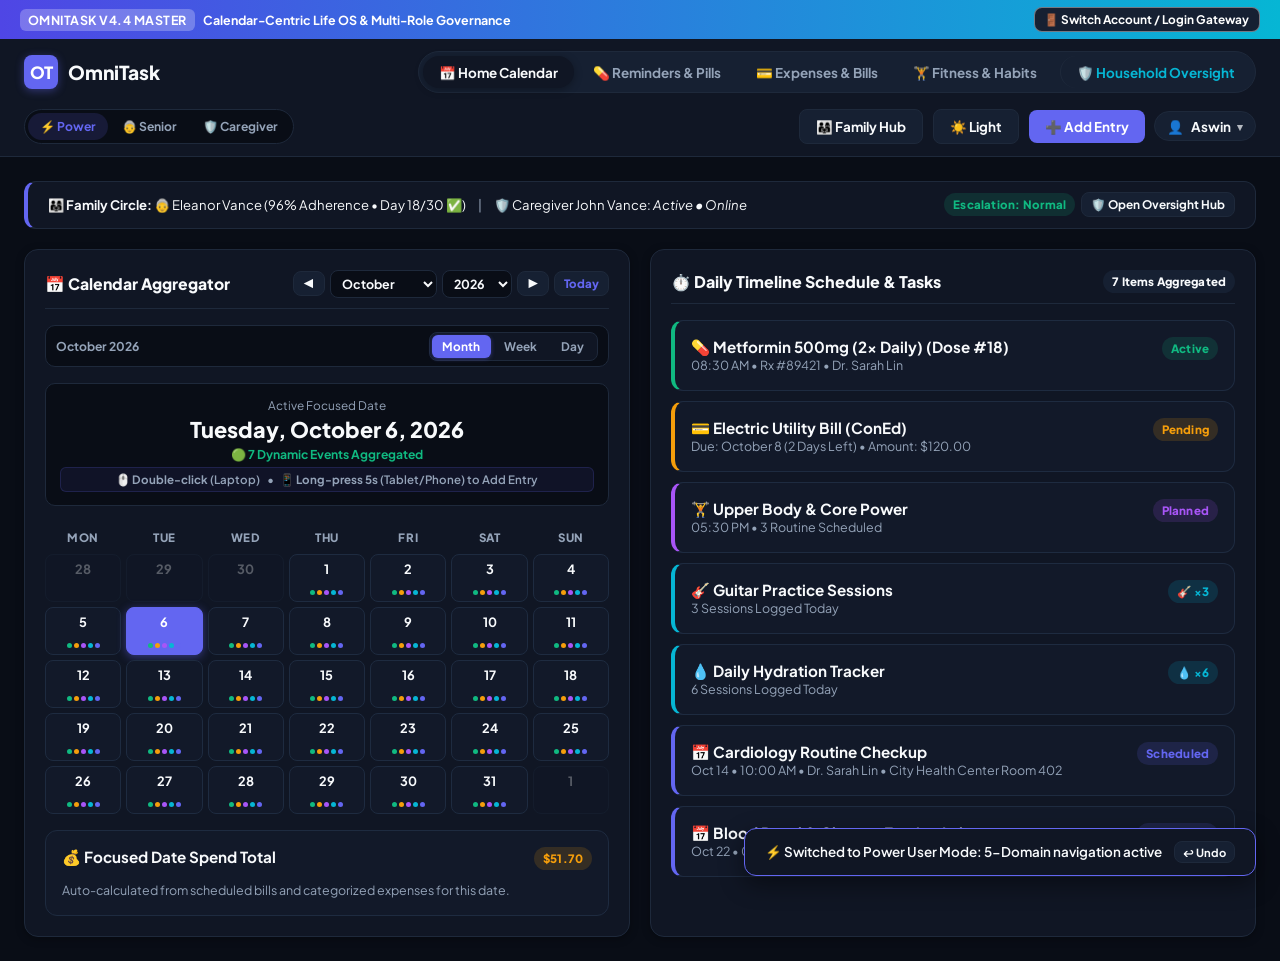
==== index.html @ bc599ffa "fix(calendar): implement state-persisted double-click and touch hold gesture for instant Add Entry t" ====
<!DOCTYPE html>
<html lang="en" data-theme="dark">
<head>
  <meta charset="UTF-8">
  <meta name="viewport" content="width=device-width, initial-scale=1.0, maximum-scale=1.0, user-scalable=no">
  <meta http-equiv="Cache-Control" content="no-cache, no-store, must-revalidate">
  <meta http-equiv="Pragma" content="no-cache">
  <meta http-equiv="Expires" content="0">
  <title>OmniTask — Calendar-Centric Life OS & Multi-Role System</title>
  
  <!-- Google Fonts: Plus Jakarta Sans & JetBrains Mono -->
  <link rel="preconnect" href="https://fonts.googleapis.com">
  <link rel="preconnect" href="https://fonts.gstatic.com" crossorigin>
  <link href="https://fonts.googleapis.com/css2?family=Plus+Jakarta+Sans:wght@400;500;600;700;800&family=JetBrains+Mono:wght@400;500;600;700;800&display=swap" rel="stylesheet">
  
  <style>
    /* ==========================================================================
       1. FIGMA DESIGN SYSTEM TOKENS & VARIABLES
       ========================================================================== */
    :root[data-theme="dark"] {
      --bg: #090d16;
      --surface: #101624;
      --surface-border: #1e293b;
      --surface-hover: #162032;
      --card-bg: #121929;
      --card-border: #1e2b40;
      --text: #f8fafc;
      --text-muted: #94a3b8;
      --text-subtle: #64748b;
      
      /* Semantic Domain Tokens */
      --accent: #6366f1;
      --accent-hover: #4f46e5;
      --accent-light: rgba(99, 102, 241, 0.15);
      
      --emerald: #10b981;
      --emerald-hover: #059669;
      --emerald-bg: rgba(16, 185, 129, 0.15);
      
      --amber: #f59e0b;
      --amber-bg: rgba(245, 158, 11, 0.15);
      
      --rose: #f43f5e;
      --rose-bg: rgba(244, 63, 94, 0.15);
      
      --cyan: #06b6d4;
      --cyan-bg: rgba(6, 182, 212, 0.15);
      
      --purple: #a855f7;
      --purple-bg: rgba(168, 85, 247, 0.15);
      
      --shadow-sm: 0 2px 8px rgba(0, 0, 0, 0.3);
      --shadow-md: 0 8px 24px rgba(0, 0, 0, 0.45);
      --shadow-glow-emerald: 0 0 16px rgba(16, 185, 129, 0.35);
      --radius: 14px;
    }

    :root[data-theme="light"] {
      --bg: #f8fafc;
      --surface: #ffffff;
      --surface-border: #e2e8f0;
      --surface-hover: #f1f5f9;
      --card-bg: #ffffff;
      --card-border: #cbd5e1;
      --text: #0f172a;
      --text-muted: #64748b;
      --text-subtle: #94a3b8;
      
      --accent: #4f46e5;
      --accent-hover: #4338ca;
      --accent-light: #e0e7ff;
      
      --emerald: #16a34a;
      --emerald-hover: #15803d;
      --emerald-bg: #dcfce7;
      
      --amber: #d97706;
      --amber-bg: #fef3c7;
      
      --rose: #e11d48;
      --rose-bg: #ffe4e6;
      
      --cyan: #0284c7;
      --cyan-bg: #e0f2fe;
      
      --purple: #9333ea;
      --purple-bg: #f3e8ff;
      
      --shadow-sm: 0 2px 8px rgba(0, 0, 0, 0.06);
      --shadow-md: 0 8px 24px rgba(15, 23, 42, 0.08);
      --shadow-glow-emerald: 0 0 16px rgba(22, 163, 74, 0.25);
      --radius: 14px;
    }

    * { box-sizing: border-box; margin: 0; padding: 0; }
    body {
      font-family: 'Plus Jakarta Sans', -apple-system, sans-serif;
      background: var(--bg);
      color: var(--text);
      min-height: 100vh;
      display: flex;
      flex-direction: column;
      transition: background 0.2s ease, color 0.2s ease;
      -webkit-font-smoothing: antialiased;
    }

    /* Top Simulation & Status Ribbon */
    .top-telemetry-banner {
      background: linear-gradient(90deg, #4f46e5, #06b6d4);
      color: white;
      padding: 0.45rem 1.25rem;
      font-size: 0.78rem;
      font-weight: 700;
      display: flex;
      justify-content: space-between;
      align-items: center;
      gap: 0.5rem;
      flex-wrap: wrap;
      z-index: 110;
    }

    .proto-badge {
      background: rgba(255, 255, 255, 0.25);
      padding: 0.2rem 0.5rem;
      border-radius: 6px;
      text-transform: uppercase;
      letter-spacing: 0.04em;
    }

    /* Global Navigation Header */
    header {
      background: var(--surface);
      border-bottom: 1px solid var(--surface-border);
      padding: 0.75rem 1.5rem;
      display: flex;
      justify-content: space-between;
      align-items: center;
      gap: 1rem;
      flex-wrap: wrap;
      position: sticky;
      top: 0;
      z-index: 100;
    }

    .brand-group {
      display: flex;
      align-items: center;
      gap: 0.65rem;
      cursor: pointer;
    }

    .logo-icon {
      width: 34px;
      height: 34px;
      border-radius: 8px;
      background: var(--accent);
      color: white;
      display: flex;
      align-items: center;
      justify-content: center;
      font-weight: 900;
      font-size: 1.05rem;
      box-shadow: 0 2px 8px rgba(99, 102, 241, 0.4);
    }

    .brand-title {
      font-size: 1.2rem;
      font-weight: 800;
      letter-spacing: -0.02em;
    }

    /* Primary Navigation Tabs */
    .nav-tabs-group {
      display: flex;
      background: var(--surface-hover);
      border: 1px solid var(--surface-border);
      padding: 4px;
      border-radius: 24px;
      gap: 3px;
    }

    .nav-tab-btn {
      background: transparent;
      border: none;
      color: var(--text-muted);
      padding: 0.45rem 1rem;
      font-size: 0.84rem;
      font-weight: 700;
      border-radius: 20px;
      cursor: pointer;
      display: flex;
      align-items: center;
      gap: 0.4rem;
      transition: all 0.15s ease;
      font-family: inherit;
    }

    .nav-tab-btn.active {
      background: var(--surface);
      color: var(--text);
      box-shadow: var(--shadow-sm);
    }

    .nav-tab-btn:hover:not(.active) {
      color: var(--text);
    }

    /* Role Switcher Pills */
    .role-switch-pills {
      display: flex;
      background: var(--bg);
      border: 1px solid var(--surface-border);
      padding: 3px;
      border-radius: 18px;
      gap: 2px;
    }

    .role-btn {
      background: transparent;
      border: none;
      color: var(--text-muted);
      padding: 0.35rem 0.75rem;
      font-size: 0.76rem;
      font-weight: 700;
      border-radius: 14px;
      cursor: pointer;
      font-family: inherit;
      transition: all 0.15s ease;
    }

    .role-btn.active {
      background: var(--accent-light);
      color: var(--accent);
    }

    .header-actions {
      display: flex;
      align-items: center;
      gap: 0.6rem;
      position: relative;
    }

    /* Buttons */
    .btn {
      background: var(--accent);
      color: white;
      border: none;
      padding: 0.5rem 1rem;
      border-radius: 8px;
      font-size: 0.84rem;
      font-weight: 700;
      cursor: pointer;
      display: inline-flex;
      align-items: center;
      gap: 0.4rem;
      transition: all 0.15s ease;
      font-family: inherit;
    }

    .btn:focus-visible, .nav-tab-btn:focus-visible, .role-btn:focus-visible, .cal-view-btn:focus-visible, .cal-day-cell:focus-visible, .form-input:focus-visible {
      outline: 2px solid var(--accent);
      outline-offset: 2px;
    }

    .btn:hover {
      background: var(--accent-hover);
      transform: translateY(-1px);
    }

    .btn:active {
      transform: translateY(0);
    }

    .btn-secondary {
      background: var(--surface-hover);
      color: var(--text);
      border: 1px solid var(--surface-border);
    }

    .btn-secondary:hover {
      background: var(--surface);
      border-color: var(--text-muted);
    }

    .btn-emerald {
      background: var(--emerald);
      color: white;
    }
    .btn-emerald:hover { background: var(--emerald-hover); }

    /* Calendar View Mode Buttons & Grid Styles */
    .cal-view-btn {
      background: transparent;
      border: none;
      color: var(--text-muted);
      padding: 0.25rem 0.65rem;
      font-size: 0.74rem;
      font-weight: 700;
      border-radius: 6px;
      cursor: pointer;
      font-family: inherit;
      transition: all 0.15s ease;
    }
    .cal-view-btn.active {
      background: var(--accent);
      color: white;
      box-shadow: 0 1px 4px rgba(99, 102, 241, 0.4);
    }
    .cal-month-grid {
      display: grid;
      grid-template-columns: repeat(7, 1fr);
      gap: 5px;
      text-align: center;
      margin-top: 4px;
    }
    .cal-weekday-header {
      font-size: 0.72rem;
      font-weight: 800;
      color: var(--text-muted);
      padding: 4px 0;
      text-transform: uppercase;
      letter-spacing: 0.05em;
    }
    .cal-day-cell {
      background: var(--card-bg);
      border: 1px solid var(--card-border);
      border-radius: 8px;
      padding: 6px 2px;
      min-height: 48px;
      display: flex;
      flex-direction: column;
      align-items: center;
      justify-content: space-between;
      cursor: pointer;
      font-family: inherit;
      font-size: 0.8rem;
      font-weight: 700;
      transition: all 0.15s ease;
      position: relative;
    }
    .cal-day-cell:hover:not(.other-month) {
      border-color: var(--accent);
      background: var(--surface-hover);
      transform: translateY(-1px);
    }
    .cal-day-cell.selected-day {
      background: var(--accent) !important;
      color: white !important;
      border-color: var(--accent) !important;
      box-shadow: 0 2px 10px rgba(99, 102, 241, 0.45);
    }
    .cal-day-cell.today-cell:not(.selected-day) {
      border: 2px solid var(--cyan);
    }
    .cal-day-cell.other-month {
      opacity: 0.3;
      cursor: pointer;
    }
    .cal-day-cell.holding-press, .cal-week-row.holding-press {
      border-color: var(--accent) !important;
      background: rgba(99, 102, 241, 0.28) !important;
      box-shadow: 0 0 18px rgba(99, 102, 241, 0.8) !important;
      transform: scale(0.95);
      animation: pulseHold 0.8s infinite alternate;
    }
    @keyframes pulseHold {
      0% { box-shadow: 0 0 8px rgba(99, 102, 241, 0.4); transform: scale(0.96); }
      100% { box-shadow: 0 0 24px rgba(99, 102, 241, 0.95); transform: scale(0.93); }
    }
    .cal-dots-container {
      display: flex;
      gap: 2px;
      justify-content: center;
      margin-top: 2px;
      flex-wrap: wrap;
    }
    .cal-dot {
      width: 5px;
      height: 5px;
      border-radius: 50%;
    }
    .cal-week-grid {
      display: flex;
      flex-direction: column;
      gap: 0.5rem;
      margin-top: 4px;
    }
    .cal-week-row {
      display: flex;
      align-items: center;
      justify-content: space-between;
      padding: 0.65rem 0.85rem;
      background: var(--card-bg);
      border: 1px solid var(--card-border);
      border-radius: 10px;
      cursor: pointer;
      transition: all 0.15s ease;
    }
    .cal-week-row:hover {
      border-color: var(--accent);
      background: var(--surface-hover);
    }
    .cal-week-row.selected-week-row {
      border-color: var(--accent);
      background: rgba(99, 102, 241, 0.12);
      box-shadow: 0 0 0 1px var(--accent);
    }
    .cal-day-schedule {
      display: flex;
      flex-direction: column;
      gap: 0.4rem;
      margin-top: 4px;
      max-height: 420px;
      overflow-y: auto;
      padding-right: 4px;
    }
    .cal-time-slot {
      display: flex;
      align-items: flex-start;
      gap: 0.75rem;
      padding: 0.5rem 0.75rem;
      background: var(--card-bg);
      border: 1px solid var(--card-border);
      border-radius: 8px;
      font-size: 0.82rem;
    }
    .cal-time-label {
      width: 68px;
      font-weight: 800;
      color: var(--text-muted);
      font-family: 'JetBrains Mono', monospace;
      font-size: 0.76rem;
      flex-shrink: 0;
    }

    /* Profile Dropdown */
    .profile-dropdown-menu {
      position: absolute;
      top: 100%;
      right: 0;
      margin-top: 8px;
      width: 320px;
      background: var(--surface);
      border: 1px solid var(--card-border);
      border-radius: 16px;
      box-shadow: var(--shadow-md);
      display: none;
      flex-direction: column;
      padding: 0.6rem;
      gap: 0.4rem;
      z-index: 200;
    }

    .dropdown-header {
      padding: 0.6rem 0.75rem;
      background: var(--bg);
      border-radius: 10px;
      display: flex;
      flex-direction: column;
      gap: 0.2rem;
    }

    .dropdown-item {
      display: flex;
      align-items: center;
      justify-content: space-between;
      padding: 0.55rem 0.75rem;
      border-radius: 8px;
      font-size: 0.82rem;
      font-weight: 600;
      color: var(--text);
      cursor: pointer;
      transition: background 0.15s ease;
    }

    .dropdown-item:hover {
      background: var(--surface-hover);
    }

    .dropdown-divider {
      height: 1px;
      background: var(--surface-border);
      margin: 0.2rem 0;
    }

    /* Main Viewport */
    .app-viewport {
      max-width: 1440px;
      width: 100%;
      margin: 0 auto;
      padding: 1.5rem;
      flex: 1;
      display: flex;
      flex-direction: column;
      gap: 1.25rem;
    }

    /* View Containers */
    .app-view-panel {
      display: none;
      flex-direction: column;
      gap: 1.25rem;
      animation: fadeIn 0.2s ease;
    }

    .app-view-panel.active-view {
      display: flex;
    }

    @keyframes fadeIn {
      from { opacity: 0; transform: translateY(4px); }
      to { opacity: 1; transform: translateY(0); }
    }

    /* Multi-Column Layout Grids */
    .grid-2col {
      display: grid;
      grid-template-columns: 1fr 1fr;
      gap: 1.25rem;
    }

    .grid-3col {
      display: grid;
      grid-template-columns: repeat(3, 1fr);
      gap: 1.25rem;
    }

    .panel-box {
      background: var(--surface);
      border: 1px solid var(--surface-border);
      border-radius: var(--radius);
      padding: 1.25rem;
      display: flex;
      flex-direction: column;
      gap: 1rem;
      box-shadow: var(--shadow-sm);
    }

    .panel-header {
      font-size: 1rem;
      font-weight: 800;
      display: flex;
      align-items: center;
      justify-content: space-between;
      padding-bottom: 0.65rem;
      border-bottom: 1px solid var(--surface-border);
    }

    .module-card {
      background: var(--card-bg);
      border: 1px solid var(--card-border);
      border-radius: 12px;
      padding: 1rem;
      display: flex;
      flex-direction: column;
      gap: 0.75rem;
      transition: all 0.2s ease;
    }

    .module-card:hover {
      border-color: var(--text-muted);
      box-shadow: var(--shadow-sm);
    }

    .card-top {
      display: flex;
      justify-content: space-between;
      align-items: flex-start;
      gap: 0.5rem;
    }

    .card-title {
      font-size: 0.95rem;
      font-weight: 700;
      line-height: 1.3;
    }

    .card-sub {
      font-size: 0.78rem;
      color: var(--text-muted);
      line-height: 1.35;
    }

    .pill-badge {
      font-size: 0.72rem;
      font-weight: 800;
      padding: 0.25rem 0.55rem;
      border-radius: 12px;
      letter-spacing: 0.02em;
      white-space: nowrap;
    }

    /* Progress Bar */
    .progress-track {
      background: var(--surface-hover);
      height: 8px;
      border-radius: 9999px;
      overflow: hidden;
      margin-top: 0.35rem;
    }

    .progress-fill {
      height: 100%;
      background: var(--emerald);
      border-radius: 9999px;
      transition: width 0.3s ease;
    }

    /* Senior Mode Accessible Styling */
    body.senior-mode {
      font-size: 1.25rem;
    }

    body.senior-mode .grid-2col,
    body.senior-mode .grid-3col {
      grid-template-columns: 1fr !important;
      max-width: 820px;
      margin: 0 auto;
      gap: 1.25rem;
    }

    body.senior-mode .module-card {
      padding: 1.5rem;
      border-radius: 18px;
      border: 2px solid var(--emerald);
      background: var(--surface);
      gap: 1rem;
    }

    body.senior-mode .card-title {
      font-size: 1.5rem !important;
      font-weight: 800 !important;
    }

    body.senior-mode .card-sub {
      font-size: 1.15rem !important;
      color: var(--text) !important;
    }

    body.senior-mode .btn-senior-touch {
      min-height: 56px;
      font-size: 1.35rem !important;
      font-weight: 800 !important;
      border-radius: 14px !important;
      padding: 1rem 1.5rem !important;
      justify-content: center;
      background: var(--emerald);
      color: white;
      box-shadow: var(--shadow-glow-emerald);
    }

    body.senior-mode .senior-hide {
      display: none !important;
    }

    /* Caregiver Telemetry Bar */
    .caregiver-bar {
      background: rgba(244, 63, 94, 0.12);
      border: 1px solid var(--rose);
      color: var(--text);
      padding: 0.75rem 1.25rem;
      border-radius: 12px;
      display: none;
      justify-content: space-between;
      align-items: center;
      flex-wrap: wrap;
      gap: 0.5rem;
      font-size: 0.85rem;
    }

    body.caregiver-mode .caregiver-bar {
      display: flex;
    }

    /* Modals */
    .modal-backdrop {
      position: fixed;
      top: 0; left: 0; right: 0; bottom: 0;
      background: rgba(0, 0, 0, 0.75);
      backdrop-filter: blur(5px);
      display: none;
      align-items: center;
      justify-content: center;
      padding: 1rem;
      z-index: 500;
    }

    .modal-box {
      background: var(--surface);
      border: 1px solid var(--surface-border);
      border-radius: 20px;
      max-width: 580px;
      width: 100%;
      padding: 1.5rem;
      box-shadow: var(--shadow-md);
      display: flex;
      flex-direction: column;
      gap: 1rem;
      max-height: 90vh;
      overflow-y: auto;
    }

    .form-group {
      display: flex;
      flex-direction: column;
      gap: 0.35rem;
    }

    .form-group label {
      font-size: 0.75rem;
      font-weight: 700;
      color: var(--text-muted);
    }

    .form-input {
      background: var(--bg);
      border: 1px solid var(--surface-border);
      color: var(--text);
      padding: 0.55rem 0.8rem;
      border-radius: 8px;
      font-size: 0.85rem;
      outline: none;
      font-family: inherit;
    }

    .form-input:focus {
      border-color: var(--accent);
    }

    /* Toast */
    .toast-popup {
      position: fixed;
      bottom: 24px;
      right: 24px;
      background: var(--surface);
      color: var(--text);
      border: 1px solid var(--accent);
      padding: 0.75rem 1.25rem;
      border-radius: 12px;
      box-shadow: var(--shadow-md);
      display: none;
      align-items: center;
      gap: 0.75rem;
      z-index: 1000;
      font-size: 0.84rem;
      font-weight: 600;
      animation: slideUp 0.25s ease-out;
    }

    @keyframes slideUp {
      from { transform: translateY(20px); opacity: 0; }
      to { transform: translateY(0); opacity: 1; }
    }

    /* Responsive */
    @media (max-width: 1024px) {
      .grid-3col, .grid-2col { grid-template-columns: 1fr; }
    }

    @media (max-width: 768px) {
      .nav-tabs-group { overflow-x: auto; max-width: 100%; }
      header { flex-direction: column; align-items: stretch; }
    }

    /* Split-Screen Login Experience */
    .login-split-card {
      display: grid;
      grid-template-columns: 1.05fr 1.25fr;
      max-width: 1080px;
      width: 100%;
      background: var(--surface);
      border: 1px solid var(--surface-border);
      border-radius: 24px;
      box-shadow: 0 25px 50px -12px rgba(0, 0, 0, 0.5), 0 0 45px rgba(99, 102, 241, 0.12);
      overflow: hidden;
      animation: fadeIn 0.25s ease-out;
    }
    .login-left-panel {
      background: linear-gradient(165deg, rgba(99, 102, 241, 0.16) 0%, rgba(6, 182, 212, 0.08) 50%, var(--surface) 100%);
      padding: 2.75rem 2.25rem;
      border-right: 1px solid var(--surface-border);
      display: flex;
      flex-direction: column;
      justify-content: space-between;
      gap: 1.5rem;
      position: relative;
    }
    .login-right-panel {
      padding: 2.5rem 2.75rem;
      display: flex;
      flex-direction: column;
      gap: 1.25rem;
      background: var(--surface);
      justify-content: center;
    }
    .login-feature-item {
      display: flex;
      align-items: flex-start;
      gap: 0.75rem;
      padding: 0.7rem 0.85rem;
      background: rgba(255, 255, 255, 0.03);
      border: 1px solid rgba(255, 255, 255, 0.06);
      border-radius: 12px;
      font-size: 0.82rem;
      transition: background 0.15s ease;
    }
    .login-feature-item:hover {
      background: rgba(255, 255, 255, 0.06);
    }
    .persona-landing-card {
      cursor: pointer;
      border: 1px solid var(--card-border);
      padding: 0.85rem 1rem;
      border-radius: 14px;
      background: var(--card-bg);
      transition: all 0.2s cubic-bezier(0.16, 1, 0.3, 1);
      display: flex;
      flex-direction: column;
      gap: 0.25rem;
    }
    .persona-landing-card:hover {
      border-color: var(--accent);
      background: var(--surface-hover);
      transform: translateY(-2px);
    }
    .password-wrapper {
      position: relative;
      display: flex;
      align-items: center;
    }
    .password-toggle-btn {
      position: absolute;
      right: 10px;
      background: transparent;
      border: none;
      color: var(--text-muted);
      cursor: pointer;
      font-size: 0.95rem;
      padding: 4px;
      display: flex;
      align-items: center;
    }
    .password-toggle-btn:hover {
      color: var(--text);
    }
    @media (max-width: 900px) {
      .login-split-card {
        grid-template-columns: 1fr;
        max-width: 580px;
      }
      .login-left-panel {
        padding: 1.75rem;
        border-right: none;
        border-bottom: 1px solid var(--surface-border);
      }
      .login-right-panel {
        padding: 1.75rem;
      }
    }
  </style>
</head>
<body>

  <!-- Top Simulation Banner -->
  <div class="top-telemetry-banner">
    <div style="display:flex; align-items:center; gap:0.5rem;">
      <span class="proto-badge">OmniTask v4.4 Master</span>
      <span>Calendar-Centric Life OS & Multi-Role Governance</span>
    </div>
    <div>
      <button class="btn btn-secondary" style="padding:0.25rem 0.6rem; font-size:0.74rem; color:white; border-color:rgba(255,255,255,0.4);" onclick="toggleLoginScreen(true)">
        🚪 Switch Account / Login Gateway
      </button>
    </div>
  </div>

  <!-- ==========================================================================
       LOGIN & PERSONA GATEWAY (Split-Screen Dual Panel Layout)
       ========================================================================== -->
  <div id="loginScreen" style="display:flex; min-height:calc(100vh - 40px); align-items:center; justify-content:center; padding:1.5rem; background:radial-gradient(circle at top left, rgba(99,102,241,0.22), transparent 60%), radial-gradient(circle at bottom right, rgba(6,182,212,0.15), transparent 60%), var(--bg);">
    
    <div class="login-split-card">
      
      <!-- LEFT HERO PANEL (Branding, Value Prop, Telemetry Highlights) -->
      <div class="login-left-panel">
        <div style="display:flex; flex-direction:column; gap:1.25rem;">
          
          <!-- Brand Logo & Name -->
          <div style="display:flex; align-items:center; gap:0.75rem;">
            <div class="logo-icon" style="width:46px; height:46px; font-size:1.3rem; border-radius:12px; box-shadow:0 0 20px rgba(99,102,241,0.5);">OT</div>
            <div>
              <div style="font-size:1.35rem; font-weight:800; letter-spacing:-0.02em;">OmniTask OS</div>
              <div style="font-size:0.74rem; color:var(--text-muted); font-weight:600;">Personal Life Operating System</div>
            </div>
          </div>

          <!-- Hero Pitch -->
          <div>
            <h2 style="font-size:1.5rem; font-weight:800; line-height:1.25; margin-bottom:0.4rem; letter-spacing:-0.02em;">
              One unified calendar.<br>
              <span style="background:linear-gradient(90deg, var(--accent), var(--cyan)); -webkit-background-clip:text; -webkit-text-fill-color:transparent;">Total life governance.</span>
            </h2>
            <p style="font-size:0.82rem; color:var(--text-muted); line-height:1.45;">
              Harmonizing health regimens, financial ledgers, fitness streaks, and household safety under one intelligent interface.
            </p>
          </div>

          <!-- 4 Core Feature Cards -->
          <div style="display:flex; flex-direction:column; gap:0.5rem;">
            
            <div class="login-feature-item">
              <span style="font-size:1.2rem;">📅</span>
              <div>
                <div style="font-weight:700; color:var(--text);">Full Interactive Calendar Matrix</div>
                <div style="font-size:0.72rem; color:var(--text-muted);">Aggregates events across all 6 domains with Month, Week & Day views.</div>
              </div>
            </div>

            <div class="login-feature-item">
              <span style="font-size:1.2rem;">💊</span>
              <div>
                <div style="font-weight:700; color:var(--text);">Prescriptions & Refill Radar</div>
                <div style="font-size:0.72rem; color:var(--text-muted);">Active compliance tracking with proactive bottle refill alerts.</div>
              </div>
            </div>

            <div class="login-feature-item">
              <span style="font-size:1.2rem;">💳</span>
              <div>
                <div style="font-weight:700; color:var(--text);">Budget Ledger & Auto-Linking Bills</div>
                <div style="font-size:0.72rem; color:var(--text-muted);">Pay bills with 1-click automatic expense reconciliation.</div>
              </div>
            </div>

            <div class="login-feature-item">
              <span style="font-size:1.2rem;">👵</span>
              <div>
                <div style="font-weight:700; color:var(--text);">Senior Shield & Caregiver Telemetry</div>
                <div style="font-size:0.72rem; color:var(--text-muted);">24pt+ high contrast typography, 56dp buttons & live audio readouts.</div>
              </div>
            </div>

          </div>
        </div>

        <!-- Left Footer Security Ribbon -->
        <div style="border-top:1px solid rgba(255,255,255,0.08); padding-top:1rem; display:flex; justify-content:space-between; align-items:center; font-size:0.74rem; color:var(--text-muted);">
          <span>🔒 100% Client-Side Privacy</span>
          <span class="pill-badge" style="background:var(--emerald-bg); color:var(--emerald); font-size:0.68rem;">🟢 System Operational</span>
        </div>
      </div>

      <!-- RIGHT AUTHENTICATION PANEL (Persona Selection & Form) -->
      <div class="login-right-panel">
        
        <div>
          <h1 style="font-size:1.45rem; font-weight:800; letter-spacing:-0.02em;">Welcome Back</h1>
          <p style="font-size:0.8rem; color:var(--text-muted); margin-top:2px;">Select a persona or enter your credentials to access your dashboard:</p>
        </div>

        <!-- 3 Persona Cards -->
        <div style="display:flex; flex-direction:column; gap:0.55rem;">
          
          <div class="persona-landing-card" id="landPower" onclick="pickLandingPersona('power')" style="border:2px solid var(--accent); background:var(--surface-hover);">
            <div style="display:flex; justify-content:space-between; align-items:center;">
              <div style="font-size:0.88rem; font-weight:800; display:flex; align-items:center; gap:0.4rem;">
                <span>👤</span>
                <span>Personal & Power User (Aswin)</span>
              </div>
              <span class="pill-badge" id="landBadgePower" style="background:var(--accent-light); color:var(--accent);">Active</span>
            </div>
            <div class="card-sub" style="font-size:0.75rem;">Full life calendar, budget ledgers, fitness streaks, and Family Oversight Hub.</div>
          </div>

          <div class="persona-landing-card" id="landSenior" onclick="pickLandingPersona('senior')">
            <div style="display:flex; justify-content:space-between; align-items:center;">
              <div style="font-size:0.88rem; font-weight:800; display:flex; align-items:center; gap:0.4rem;">
                <span>👵</span>
                <span>Senior Mode (Eleanor Vance)</span>
              </div>
              <span class="pill-badge" id="landBadgeSenior" style="background:var(--emerald-bg); color:var(--emerald); display:none;">Senior Shield</span>
            </div>
            <div class="card-sub" style="font-size:0.75rem;">Accessible high-contrast 24pt+ text, 56dp touch targets, and voice audio readouts.</div>
          </div>

          <div class="persona-landing-card" id="landCaregiver" onclick="pickLandingPersona('caregiver')">
            <div style="display:flex; justify-content:space-between; align-items:center;">
              <div style="font-size:0.88rem; font-weight:800; display:flex; align-items:center; gap:0.4rem;">
                <span>🛡️</span>
                <span>Caregiver Account (John Vance)</span>
              </div>
              <span class="pill-badge" id="landBadgeCaregiver" style="background:var(--rose-bg); color:var(--rose); display:none;">Telemetry</span>
            </div>
            <div class="card-sub" style="font-size:0.75rem;">Live patient adherence stream, emergency calling, and escalation ladder.</div>
          </div>

        </div>

        <!-- Auth Inputs -->
        <div style="display:flex; flex-direction:column; gap:0.65rem; background:var(--bg); padding:0.9rem; border-radius:12px; border:1px solid var(--surface-border);">
          <div class="form-group">
            <label style="font-size:0.72rem; font-weight:700; color:var(--text-muted);" for="landEmail">Account Email / ID</label>
            <input type="text" class="form-input" id="landEmail" value="aswin@omnitask.app">
          </div>
          
          <div class="form-group">
            <label style="font-size:0.72rem; font-weight:700; color:var(--text-muted);" id="landPassLabel" for="landPass">Password</label>
            <div class="password-wrapper">
              <input type="password" class="form-input" id="landPass" value="••••••••" style="width:100%; padding-right:2.2rem;">
              <button type="button" class="password-toggle-btn" onclick="togglePasswordVisibility()" title="Toggle password visibility" id="pwdToggleBtn">
                👁️
              </button>
            </div>
          </div>

          <div style="display:flex; align-items:center; justify-content:space-between; font-size:0.74rem; color:var(--text-muted); margin-top:2px;">
            <label style="display:flex; align-items:center; gap:0.35rem; cursor:pointer;">
              <input type="checkbox" id="chkRememberMe" checked style="accent-color:var(--accent);">
              <span>Stay signed in on this browser</span>
            </label>
            <span style="color:var(--accent); cursor:pointer; font-weight:600;" onclick="showToast('💡 Password reset PIN can be updated in Master Family Hub')">Need Help?</span>
          </div>
        </div>

        <!-- Submit Buttons -->
        <div style="display:flex; flex-direction:column; gap:0.55rem;">
          <button class="btn" style="justify-content:center; padding:0.75rem; font-size:0.92rem; border-radius:10px; box-shadow:0 4px 14px rgba(99,102,241,0.35);" onclick="enterDashboard()">
            🔑 Sign In & Launch Dashboard
          </button>
          <button class="btn btn-secondary" style="justify-content:center; padding:0.6rem; font-size:0.82rem; border-radius:10px;" onclick="enterDashboardGuest()">
            🚀 Continue as Guest (Instant Demo Mode)
          </button>
        </div>

      </div>

    </div>
  </div>

  <!-- ==========================================================================
       MAIN APP CONTAINER
       ========================================================================== -->
  <div id="appContainer" style="display:none; flex-direction:column; min-height:100vh;">

    <!-- Global App Header -->
    <header>
      <div class="brand-group" onclick="switchPrimaryTab('home')">
        <div class="logo-icon">OT</div>
        <div>
          <div class="brand-title">OmniTask</div>
        </div>
      </div>

      <!-- Primary Navigation Tabs (Home, Reminders, Expense, Fitness, Oversight) -->
      <div class="nav-tabs-group" id="mainNavTabs">
        <button class="nav-tab-btn active" id="tabBtn_home" onclick="switchPrimaryTab('home')">📅 Home Calendar</button>
        <button class="nav-tab-btn" id="tabBtn_reminders" onclick="switchPrimaryTab('reminders')">💊 Reminders & Pills</button>
        <button class="nav-tab-btn" id="tabBtn_expense" onclick="switchPrimaryTab('expense')">💳 Expenses & Bills</button>
        <button class="nav-tab-btn" id="tabBtn_fitness" onclick="switchPrimaryTab('fitness')">🏋️ Fitness & Habits</button>
        <button class="nav-tab-btn" id="tabBtn_oversight" onclick="switchPrimaryTab('oversight')" style="border-left:1px solid var(--surface-border); margin-left:4px; color:var(--cyan);">
          🛡️ Household Oversight
        </button>
      </div>

      <!-- Persona Fast Switcher -->
      <div class="role-switch-pills">
        <button class="role-btn active" id="btnRolePower" onclick="setMode('power')">⚡ Power</button>
        <button class="role-btn" id="btnRoleSenior" onclick="setMode('senior')">👵 Senior</button>
        <button class="role-btn" id="btnRoleCaregiver" onclick="setMode('caregiver')">🛡️ Caregiver</button>
      </div>

      <!-- Header Actions -->
      <div class="header-actions">
        <button class="btn btn-secondary" onclick="openFamilySettingsModal()" id="btnHeaderFamily" title="Master User: Senior PIN & Household Hub">
          👨‍👩‍👧 Family Hub
        </button>

        <button class="btn btn-secondary" onclick="toggleTheme()" id="themeBtn">☀️ Light</button>
        <button class="btn" onclick="openQuickAddModal()">➕ Add Entry</button>

        <!-- Profile Button with Dropdown Trigger -->
        <button class="btn btn-secondary" style="border-radius:20px; padding:0.35rem 0.75rem;" onclick="toggleProfileDropdown()" id="userProfileBtn">
          👤 <span id="activeUserName">Aswin</span> <span style="font-size:0.7rem; opacity:0.7;">▾</span>
        </button>

        <!-- Master Profile Dropdown Menu -->
        <div class="profile-dropdown-menu" id="profileDropdown">
          <div class="dropdown-header">
            <div style="font-weight:800; font-size:0.88rem;" id="dropdownUserName">Aswin</div>
            <div style="font-size:0.72rem; color:var(--text-muted);" id="dropdownUserEmail">aswin@omnitask.app</div>
            <span class="pill-badge" style="background:var(--accent-light); color:var(--accent); align-self:flex-start; margin-top:2px;">⚡ Master Account Owner</span>
          </div>

          <div class="dropdown-item" onclick="switchPrimaryTab('oversight'); toggleProfileDropdown();">
            <span>🛡️ Household Oversight Hub</span>
            <span style="font-size:0.7rem; color:var(--cyan);">Open →</span>
          </div>
          <div class="dropdown-item" onclick="openFamilySettingsModal(); toggleProfileDropdown();">
            <span>👨‍👩‍👧 Family Circle & Senior PIN</span>
            <span style="font-size:0.7rem; color:var(--emerald);" id="dropdownSeniorPinVal">1234</span>
          </div>

          <div class="dropdown-divider"></div>

          <div class="dropdown-item" onclick="printDoctorSummary(); toggleProfileDropdown();">
            <span>📋 Doctor Visit Summary (PDF)</span>
            <span>📄</span>
          </div>
          <div class="dropdown-item" onclick="exportExpenseCSV(); toggleProfileDropdown();">
            <span>📊 Export Expense Ledger (CSV)</span>
            <span>💾</span>
          </div>

          <div class="dropdown-divider"></div>

          <div class="dropdown-item" onclick="toggleLoginScreen(true); toggleProfileDropdown();" style="color:var(--rose);">
            <span>🚪 Sign Out / Switch User</span>
            <span>→</span>
          </div>
        </div>

      </div>
    </header>

    <!-- Main Viewport Container -->
    <main class="app-viewport">

      <!-- Ambient Master User Telemetry Ribbon (Shown in Power Mode) -->
      <div id="masterTelemetryRibbon" style="background:var(--surface); border:1px solid var(--surface-border); border-left:4px solid var(--accent); padding:0.65rem 1.25rem; border-radius:12px; display:flex; justify-content:space-between; align-items:center; flex-wrap:wrap; gap:0.5rem; font-size:0.82rem;">
        <div style="display:flex; align-items:center; gap:0.75rem;">
          <span><strong>👨‍👩‍👧 Family Circle:</strong> 👵 Eleanor Vance (96% Adherence • Day 18/30 ✅)</span>
          <span style="color:var(--text-muted);">|</span>
          <span>🛡️ Caregiver John Vance: <em>Active • Online</em></span>
        </div>
        <div style="display:flex; gap:0.4rem; align-items:center;">
          <span class="pill-badge" style="background:var(--emerald-bg); color:var(--emerald);">Escalation: Normal</span>
          <button class="btn btn-secondary" style="padding:0.25rem 0.55rem; font-size:0.74rem;" onclick="switchPrimaryTab('oversight')">🛡️ Open Oversight Hub</button>
        </div>
      </div>

      <!-- Senior Dignity & Audio Readout Bar (Shown in Senior Mode) -->
      <div id="seniorDignityBar" style="background:var(--emerald-bg); border:2px solid var(--emerald); padding:0.9rem 1.25rem; border-radius:14px; display:none; justify-content:space-between; align-items:center; flex-wrap:wrap; gap:0.75rem;">
        <div style="display:flex; align-items:center; gap:0.6rem; color:var(--emerald); font-weight:800; font-size:1.1rem;">
          <span>🛡️ Monitored by Caregiver John Vance</span>
          <span class="pill-badge" style="background:var(--surface); color:var(--emerald); font-size:0.85rem;">Adherence 96%</span>
        </div>
        <div style="display:flex; gap:0.5rem;">
          <button class="btn btn-secondary" style="background:var(--surface); border:2px solid var(--emerald); font-weight:800;" onclick="speakSeniorSchedule()">
            🗣️ Listen to Schedule (Voice)
          </button>
          <button class="btn btn-secondary" style="background:var(--surface); border:2px solid var(--emerald); font-weight:800;" onclick="triggerSeniorPrivacyPause()">
            🔒 Pause Telemetry (2 Hrs)
          </button>
        </div>
      </div>

      <!-- Caregiver Telemetry Active Bar (Shown in Caregiver Mode) -->
      <div class="caregiver-bar" id="caregiverBar">
        <div>
          <strong>🛡️ Caregiver Telemetry Active:</strong> Monitored Patient: <em>Eleanor Vance (Senior Profile)</em>
        </div>
        <div style="display:flex; gap:0.5rem; align-items:center;">
          <span class="pill-badge" style="background:var(--emerald-bg); color:var(--emerald);">Adherence: 96%</span>
          <span class="pill-badge" style="background:rgba(6,182,212,0.15); color:var(--cyan);" id="cgLiveStatus">🟢 Stream: Live</span>
          <button class="btn btn-secondary" style="padding:0.25rem 0.55rem; font-size:0.74rem;" onclick="callSeniorPatient()">📞 Call Eleanor</button>
        </div>
      </div>

      <!-- ======================================================================
           TAB VIEW 1: 📅 HOME CALENDAR AGGREGATOR
           ====================================================================== -->
      <div class="app-view-panel active-view" id="view_home">
        <div class="grid-2col">
          
          <!-- Left Column: Interactive Month Grid -->
          <div class="panel-box">
            <!-- Calendar Navigation Header -->
            <div class="panel-header" style="flex-wrap:wrap; gap:0.5rem;">
              <div style="display:flex; align-items:center; gap:0.4rem;">
                <span style="font-weight:800; font-size:0.98rem;">📅 Calendar Aggregator</span>
              </div>

              <!-- Month & Year Controls -->
              <div style="display:flex; align-items:center; gap:0.35rem; flex-wrap:wrap;">
                <button class="btn btn-secondary" style="padding:0.25rem 0.55rem; font-size:0.75rem;" onclick="prevCalendarMonth()" title="Previous Month">◀</button>
                
                <select class="form-input" id="calMonthSelect" onchange="changeCalMonth(this.value)" style="padding:0.25rem 0.45rem; font-size:0.78rem; font-weight:700; width:auto;">
                  <option value="0">January</option>
                  <option value="1">February</option>
                  <option value="2">March</option>
                  <option value="3">April</option>
                  <option value="4">May</option>
                  <option value="5">June</option>
                  <option value="6">July</option>
                  <option value="7">August</option>
                  <option value="8">September</option>
                  <option value="9" selected>October</option>
                  <option value="10">November</option>
                  <option value="11">December</option>
                </select>

                <select class="form-input" id="calYearSelect" onchange="changeCalYear(this.value)" style="padding:0.25rem 0.45rem; font-size:0.78rem; font-weight:700; width:auto;">
                  <option value="2024">2024</option>
                  <option value="2025">2025</option>
                  <option value="2026" selected>2026</option>
                  <option value="2027">2027</option>
                  <option value="2028">2028</option>
                  <option value="2029">2029</option>
                  <option value="2030">2030</option>
                </select>

                <button class="btn btn-secondary" style="padding:0.25rem 0.55rem; font-size:0.75rem;" onclick="nextCalendarMonth()" title="Next Month">▶</button>
                
                <button class="btn btn-secondary" style="padding:0.25rem 0.55rem; font-size:0.72rem; color:var(--accent); font-weight:800;" onclick="goToToday()">Today</button>
              </div>
            </div>

            <!-- View Mode Switcher (Month / Week / Day) -->
            <div style="display:flex; justify-content:space-between; align-items:center; background:var(--bg); padding:0.35rem 0.65rem; border-radius:10px; border:1px solid var(--surface-border); flex-wrap:wrap; gap:0.4rem;">
              <div style="font-size:0.76rem; font-weight:700; color:var(--text-muted);" id="calHeaderLabel">
                October 2026
              </div>
              <div style="display:flex; gap:0.2rem; background:var(--surface); padding:2px; border-radius:8px; border:1px solid var(--surface-border);">
                <button class="cal-view-btn active" id="btnViewMonth" onclick="setCalendarViewMode('month')">Month</button>
                <button class="cal-view-btn" id="btnViewWeek" onclick="setCalendarViewMode('week')">Week</button>
                <button class="cal-view-btn" id="btnViewDay" onclick="setCalendarViewMode('day')">Day</button>
              </div>
            </div>

            <!-- Focused Date Header Card -->
            <div style="background:var(--bg); border:1px solid var(--surface-border); border-radius:10px; padding:0.85rem; text-align:center;">
              <div style="font-size:0.74rem; color:var(--text-muted);">Active Focused Date</div>
              <div style="font-size:1.35rem; font-weight:800; margin:3px 0;" id="calSelectedDateText">Tuesday, October 6, 2026</div>
              <div style="font-size:0.76rem; color:var(--emerald); font-weight:700;" id="calEventCountBadge">🟢 Dynamic Events Aggregated</div>
              <div style="font-size:0.72rem; color:var(--text-muted); margin-top:5px; font-weight:600; display:flex; align-items:center; justify-content:center; gap:0.4rem; background:rgba(99,102,241,0.08); padding:0.25rem 0.5rem; border-radius:6px; border:1px solid rgba(99,102,241,0.18);">
                <span>🖱️ <strong>Double-click</strong> (Laptop)</span> • <span>📱 <strong>Long-press 5s</strong> (Tablet/Phone) to Add Entry</span>
              </div>
            </div>

            <!-- Dynamic Calendar View Container -->
            <div id="calendarGridContainer">
              <!-- Rendered dynamically by JS (Month Matrix, Week View, or Day Schedule) -->
            </div>

            <!-- Daily Spend Widget -->
            <div class="module-card">
              <div class="card-top">
                <div class="card-title">💰 Focused Date Spend Total</div>
                <span class="pill-badge" style="background:var(--amber-bg); color:var(--amber);" id="calDailySpend">$120.00</span>
              </div>
              <div class="card-sub" id="calSpendDesc">Auto-calculated from scheduled bills and categorized expenses for this date.</div>
            </div>
          </div>

          <!-- Right Column: Timeline & Aggregated Daily Feed -->
          <div class="panel-box">
            <div class="panel-header">
              <span>⏱️ Daily Timeline Schedule & Tasks</span>
              <span class="pill-badge" style="background:var(--surface-hover); color:var(--text);" id="timelineCountBadge">Active Feed</span>
            </div>

            <div id="timelineListContainer" style="display:flex; flex-direction:column; gap:0.65rem;">
              <!-- Dynamic Timeline Items Rendered by JS -->
            </div>
          </div>

        </div>
      </div>

      <!-- ======================================================================
           TAB VIEW 2: 💊 HEALTH & REMINDERS HUB
           ====================================================================== -->
      <div class="app-view-panel" id="view_reminders">
        <div class="grid-2col">
          
          <!-- Prescriptions Column -->
          <div class="panel-box">
            <div class="panel-header">
              <span>💊 Active Prescriptions & Course Engine</span>
              <button class="btn btn-secondary" style="font-size:0.72rem; padding:0.25rem 0.5rem;" onclick="openQuickAddModal('pill')">➕ Add Rx</button>
            </div>

            <div id="pillsListContainer" style="display:flex; flex-direction:column; gap:0.75rem;">
              <!-- Dynamic Pill Cards Rendered by JS -->
            </div>

            <!-- Emergency Medical ID Card -->
            <div class="module-card">
              <div class="card-top">
                <div>
                  <div class="card-title">📋 Emergency Medical ID Card</div>
                  <div class="card-sub">Offline portable clinical record for doctors and EMTs.</div>
                </div>
              </div>
              <button class="btn btn-secondary btn-senior-touch" onclick="showMedicalId()">
                Show Medical ID Details
              </button>
            </div>
          </div>

          <!-- Appointments Column -->
          <div class="panel-box">
            <div class="panel-header">
              <span>📅 Scheduled Medical Appointments</span>
              <button class="btn btn-secondary" style="font-size:0.72rem; padding:0.25rem 0.5rem;" onclick="openQuickAddModal('appointment')">➕ Add Appt</button>
            </div>

            <div id="appointmentsListContainer" style="display:flex; flex-direction:column; gap:0.75rem;">
              <!-- Dynamic Appointments Rendered by JS -->
            </div>
          </div>

        </div>
      </div>

      <!-- ======================================================================
           TAB VIEW 3: 💳 EXPENSES & BILLS HUB
           ====================================================================== -->
      <div class="app-view-panel" id="view_expense">
        <div class="grid-2col">
          
          <!-- Bills & Payments -->
          <div class="panel-box">
            <div class="panel-header">
              <span>💳 Bills & Auto-Link Financial Bridge</span>
              <button class="btn btn-secondary" style="font-size:0.72rem; padding:0.25rem 0.5rem;" onclick="openQuickAddModal('bill')">➕ Add Bill</button>
            </div>

            <div id="billsListContainer" style="display:flex; flex-direction:column; gap:0.75rem;">
              <!-- Dynamic Bills Rendered by JS -->
            </div>

            <!-- Monthly Budget Meter -->
            <div class="module-card">
              <div class="card-top">
                <div class="card-title">Monthly Budget Tracking</div>
                <span class="pill-badge" style="background:var(--emerald-bg); color:var(--emerald);" id="budgetRemainingBadge">$680.00 Remaining</span>
              </div>
              <div class="card-sub" id="budgetSubtitleText">$171.70 spent of $850.00 monthly allowance.</div>
              <div class="progress-track" style="height:10px;">
                <div class="progress-fill" id="budgetProgressFill" style="width:20%; background:var(--amber);"></div>
              </div>
            </div>
          </div>

          <!-- Expense Ledger -->
          <div class="panel-box">
            <div class="panel-header">
              <span>📊 Categorized Expense Ledger (October)</span>
              <button class="btn btn-secondary" style="font-size:0.72rem; padding:0.2rem 0.5rem;" onclick="exportExpenseCSV()">💾 Export CSV</button>
            </div>

            <div id="ledgerList" style="display:flex; flex-direction:column; gap:0.5rem;">
              <!-- Dynamic Expenses Rendered by JS -->
            </div>

            <button class="btn" style="align-self:flex-start; margin-top:0.5rem;" onclick="openQuickAddModal('expense')">
              ➕ Add Manual Expense
            </button>
          </div>

        </div>
      </div>

      <!-- ======================================================================
           TAB VIEW 4: 🏋️ FITNESS & HABITS HUB
           ====================================================================== -->
      <div class="app-view-panel" id="view_fitness">
        <div class="grid-2col">
          
          <!-- Workout Routines -->
          <div class="panel-box">
            <div class="panel-header">
              <span>🏋️ Workout Routine Runner</span>
              <div style="display:flex; gap:0.4rem; align-items:center;">
                <button class="btn btn-secondary" style="font-size:0.72rem; padding:0.25rem 0.5rem;" onclick="openQuickAddModal('fitness')">➕ Add Workout</button>
                <span class="pill-badge" style="background:var(--purple-bg); color:var(--purple);" id="streakBadgeText">4-Day Streak</span>
              </div>
            </div>

            <div id="workoutsListContainer" style="display:flex; flex-direction:column; gap:0.75rem;">
              <!-- Dynamic Workouts Rendered by JS -->
            </div>
          </div>

          <!-- Same-Day Emoji Habit Clusters -->
          <div class="panel-box">
            <div class="panel-header">
              <span>✨ Same-Day Habit Clusters</span>
              <button class="btn btn-secondary" style="font-size:0.72rem; padding:0.25rem 0.5rem;" onclick="openQuickAddModal('habit')">➕ Add Habit</button>
            </div>

            <div id="habitsListContainer" style="display:flex; flex-direction:column; gap:0.75rem;">
              <!-- Dynamic Habit Clusters Rendered by JS -->
            </div>
          </div>

        </div>
      </div>

      <!-- ======================================================================
           TAB VIEW 5: 🛡️ HOUSEHOLD OVERSIGHT HUB
           ====================================================================== -->
      <div class="app-view-panel" id="view_oversight">
        
        <div style="display:flex; justify-content:space-between; align-items:center; flex-wrap:wrap; gap:0.75rem; background:var(--surface); border:1px solid var(--surface-border); border-radius:14px; padding:1.25rem;">
          <div>
            <h2 style="font-size:1.35rem; font-weight:800; display:flex; align-items:center; gap:0.5rem;">
              <span>🛡️ Household Oversight & Caregiver Command Center</span>
            </h2>
            <p style="font-size:0.82rem; color:var(--text-muted); margin-top:3px;">
              Master Account: <strong>Aswin</strong> • Monitored Family: <strong>Eleanor Vance (Senior)</strong> & <strong>John Vance (Caregiver)</strong>
            </p>
          </div>
          <div style="display:flex; gap:0.5rem;">
            <button class="btn" style="background:var(--accent);" onclick="printDoctorSummary()">📋 1-Tap Doctor PDF Summary</button>
            <button class="btn btn-secondary" onclick="openFamilySettingsModal()">⚙️ Manage Credentials & PIN</button>
          </div>
        </div>

        <div class="grid-3col">
          
          <!-- Card 1: Senior Health Adherence -->
          <div class="panel-box">
            <div class="panel-header">
              <span>👵 Eleanor Vance (Health)</span>
              <span class="pill-badge" style="background:var(--emerald-bg); color:var(--emerald);">Adherence 96%</span>
            </div>
            
            <div class="module-card">
              <div class="card-title">Metformin 500mg Regimen</div>
              <div class="card-sub">Course Progress: <strong>Day 18 of 30 (60%)</strong></div>
              <div class="progress-track">
                <div class="progress-fill" style="width:60%;"></div>
              </div>
              <div style="font-size:0.75rem; color:var(--text-muted); margin-top:4px;">
                • Physician: Dr. Sarah Lin (555-0199)<br>
                • Refill Status: 5 Days Left (Alert Sent)<br>
                • Morning Dose: Logged 08:30 AM ✅
              </div>
            </div>

            <div class="module-card">
              <div class="card-title">Emergency Medical ID & Direct Dial</div>
              <div class="card-sub">Blood Type: O+ • Allergy: Penicillin</div>
              <button class="btn btn-secondary" onclick="callSeniorPatient()">📞 Call Eleanor's Residence</button>
            </div>
          </div>

          <!-- Card 2: Caregiver Audit Trail -->
          <div class="panel-box">
            <div class="panel-header">
              <span>🛡️ Caregiver John Vance (Audit)</span>
              <span class="pill-badge" style="background:var(--rose-bg); color:var(--rose);">Online • Active</span>
            </div>

            <div class="module-card">
              <div class="card-title">Real-Time Activity Stream</div>
              <div style="display:flex; flex-direction:column; gap:0.4rem; font-size:0.75rem; color:var(--text-muted);">
                <div>• <strong>10:45 AM:</strong> Viewed Metformin adherence chart.</div>
                <div>• <strong>08:35 AM:</strong> Acknowledged morning dose completion.</div>
                <div>• <strong>Yesterday 07:15 PM:</strong> Logged note: <em>"Eleanor walked 20 mins."</em></div>
              </div>
            </div>

            <div class="module-card">
              <div class="card-title">Escalation Timer Setting</div>
              <div class="card-sub">Trigger threshold before family alert: <strong>30 Minutes</strong></div>
              <button class="btn btn-secondary" onclick="openFamilySettingsModal()">⚙️ Adjust Escalation Interval</button>
            </div>
          </div>

          <!-- Card 3: Paired Device Fleet & Battery -->
          <div class="panel-box">
            <div class="panel-header">
              <span>📱 Paired Household Devices</span>
              <span class="pill-badge" style="background:var(--cyan-bg); color:var(--cyan);">3 Connected</span>
            </div>

            <div class="module-card">
              <div style="display:flex; justify-content:space-between; align-items:center;">
                <div>
                  <strong>👵 Eleanor's iPad (Living Room)</strong>
                  <div class="card-sub">Status: 🟢 Online • Last Ping: 2m ago</div>
                </div>
                <span class="pill-badge" style="background:var(--emerald-bg); color:var(--emerald);">78% Battery</span>
              </div>
            </div>

            <div class="module-card">
              <div style="display:flex; justify-content:space-between; align-items:center;">
                <div>
                  <strong>🛡️ John's iPhone (Caregiver)</strong>
                  <div class="card-sub">Status: 🟢 Active on Shift</div>
                </div>
                <span class="pill-badge" style="background:var(--emerald-bg); color:var(--emerald);">92% Battery</span>
              </div>
            </div>

            <div class="module-card">
              <div style="display:flex; justify-content:space-between; align-items:center;">
                <div>
                  <strong>👤 Aswin's MacBook (Master)</strong>
                  <div class="card-sub">Status: ⚡ Active Device</div>
                </div>
                <span class="pill-badge" style="background:var(--accent-light); color:var(--accent);">100% Battery</span>
              </div>
            </div>

          </div>

        </div>

      </div>

    </main>

  </div>

  <!-- ==========================================================================
       MODALS: INGESTION, FAMILY HUB, CASCADE EDIT
       ========================================================================== -->

  <!-- Modal 1: Speed-Dial Quick Add Modal -->
  <div class="modal-backdrop" id="quickAddModal">
    <div class="modal-box">
      <div style="display:flex; justify-content:space-between; align-items:center;">
        <h3 style="font-size:1.05rem; font-weight:800;" id="quickAddModalHeader">➕ Speed-Dial Quick Ingestion</h3>
        <button class="btn btn-secondary" style="padding:0.2rem 0.5rem;" onclick="closeQuickAddModal()">✕</button>
      </div>

      <div class="form-group">
        <label>Select Life Domain Module</label>
        <select class="form-input" id="addDomainSelect" onchange="updateQuickAddFields()">
          <option value="pill">💊 Prescription Pill Reminder</option>
          <option value="bill">💳 Bill / Payment Reminder</option>
          <option value="expense">📊 Expense Ledger Entry</option>
          <option value="fitness">🏋️ Workout Routine</option>
          <option value="habit">✨ Custom Emoji Habit</option>
          <option value="appointment">📅 Medical Appointment</option>
        </select>
      </div>

      <div class="form-group">
        <label id="addTitleLabel">Title / Name (Mandatory Field 1)</label>
        <input type="text" class="form-input" id="addTitleInput" placeholder="e.g. Lisinopril 10mg or Internet Bill">
      </div>

      <div class="form-group">
        <label id="addAmountLabel">Amount / Dosage / Schedule (Mandatory Field 2)</label>
        <input type="text" class="form-input" id="addAmountInput" placeholder="e.g. 10mg Once Daily or $85.00">
      </div>

      <div style="display:flex; justify-content:flex-end; gap:0.5rem;">
        <button class="btn btn-secondary" onclick="closeQuickAddModal()">Cancel</button>
        <button class="btn" onclick="saveQuickAddEntry()">💾 Save Entry</button>
      </div>
    </div>
  </div>

  <!-- Modal 2: Master Family & Security Hub Modal -->
  <div class="modal-backdrop" id="familySettingsModal">
    <div class="modal-box" style="max-width:560px;">
      <div style="display:flex; justify-content:space-between; align-items:center;">
        <div style="display:flex; align-items:center; gap:0.5rem;">
          <div class="logo-icon" style="width:28px; height:28px; font-size:0.85rem; background:var(--purple);">👨‍👩‍👧</div>
          <h3 style="font-size:1.05rem; font-weight:800;">Family & Household Security Hub</h3>
        </div>
        <button class="btn btn-secondary" style="padding:0.2rem 0.5rem;" onclick="closeFamilySettingsModal()">✕</button>
      </div>

      <p style="font-size:0.75rem; color:var(--text-muted); line-height:1.4;">
        As the <strong>Master Account Owner (Aswin)</strong>, you manage credentials, PIN provisioning, and caregiver access rules.
      </p>

      <div style="background:var(--bg); border:1.5px solid var(--emerald); border-radius:12px; padding:1rem; display:flex; flex-direction:column; gap:0.75rem;">
        <div style="display:flex; justify-content:space-between; align-items:center;">
          <strong style="font-size:0.88rem; color:var(--emerald);">👵 Senior Profile (Eleanor Vance)</strong>
          <span class="pill-badge" style="background:var(--emerald-bg); color:var(--emerald);">Senior Shield Active</span>
        </div>

        <div class="form-group">
          <label style="font-size:0.75rem; font-weight:700;">Elder 4-Digit Access PIN (Master Provisioned)</label>
          <div style="display:flex; gap:0.6rem; align-items:center;">
            <input type="text" maxlength="4" class="form-input" id="cfgSeniorPin" value="1234" style="font-family:'JetBrains Mono',monospace; font-size:1.2rem; font-weight:800; letter-spacing:0.25em; text-align:center; width:110px; border-color:var(--emerald);">
            <div style="font-size:0.72rem; color:var(--text-muted); line-height:1.3;">
              Master sets the simplified PIN. Updates immediately on Eleanor's tablet/phone with 0-friction login.
            </div>
          </div>
        </div>
      </div>

      <div style="background:var(--bg); border:1.5px solid var(--rose); border-radius:12px; padding:1rem; display:flex; flex-direction:column; gap:0.75rem;">
        <div style="display:flex; justify-content:space-between; align-items:center;">
          <strong style="font-size:0.88rem; color:var(--rose);">🛡️ Caregiver Account (John Vance)</strong>
          <span class="pill-badge" style="background:var(--rose-bg); color:var(--rose);">Telemetry Live</span>
        </div>

        <div class="form-group">
          <label style="font-size:0.75rem; font-weight:700;">Caregiver Access Password / Invite Token</label>
          <input type="text" class="form-input" id="cfgCaregiverPass" value="caregiver2026" style="font-family:'JetBrains Mono',monospace; font-size:0.85rem;">
        </div>

        <div class="form-group">
          <label style="font-size:0.75rem; font-weight:700;">Missed Dose Escalation Trigger Delay</label>
          <select class="form-input" id="cfgEscalationDelay" style="font-size:0.82rem;">
            <option value="15">15 Minutes (Urgent Alert)</option>
            <option value="30" selected>30 Minutes (Standard Escalation Ladder)</option>
            <option value="60">60 Minutes (Gentle Follow-up)</option>
          </select>
        </div>
      </div>

      <div style="display:flex; justify-content:flex-end; gap:0.5rem;">
        <button class="btn btn-secondary" onclick="closeFamilySettingsModal()">Cancel</button>
        <button class="btn" style="background:var(--accent);" onclick="saveFamilySettings()">💾 Save & Sync Household Credentials</button>
      </div>
    </div>
  </div>

  <!-- Modal 3: Universal Edit & Cascade Sync Modal -->
  <div class="modal-backdrop" id="editModal">
    <div class="modal-box">
      <div style="display:flex; justify-content:space-between; align-items:center;">
        <h3 id="modalTitle" style="font-size:1rem; font-weight:800;">✏️ Edit Item & Cascade Sync</h3>
        <button class="btn btn-secondary" style="padding:0.2rem 0.5rem;" onclick="closeEditModal()">✕</button>
      </div>

      <div class="form-group">
        <label id="editField1Label">Item Title / Name</label>
        <input type="text" class="form-input" id="editField1">
      </div>

      <div class="form-group">
        <label id="editField2Label">Amount ($) or Dosage</label>
        <input type="text" class="form-input" id="editField2">
      </div>

      <div style="background:var(--surface-hover); border:1px solid var(--surface-border); padding:0.6rem; border-radius:8px; font-size:0.74rem;" id="cascadeBox">
        <strong>🔄 Cascade Sync Rule:</strong>
        <p style="color:var(--text-muted); margin-top:2px;">Editing this bill will automatically update the linked entry in the Expense Ledger and recalculate daily calendar spend.</p>
      </div>

      <div style="display:flex; justify-content:flex-end; gap:0.5rem;">
        <button class="btn btn-secondary" onclick="closeEditModal()">Cancel</button>
        <button class="btn" onclick="saveEdit()">💾 Save Changes</button>
      </div>
    </div>
  </div>

  <!-- Floating Feedback Toast -->
  <div class="toast-popup" id="toast">
    <span id="toastMsg">✅ Action Saved</span>
    <button class="btn btn-secondary" style="padding:0.2rem 0.5rem; font-size:0.7rem;" onclick="undoLastAction()">↩️ Undo</button>
  </div>

  <!-- ==========================================================================
       JAVASCRIPT DYNAMIC REACTIVE ENGINE & DATA REPOSITORY
       ========================================================================== -->
  <script>
    // State Model
    let currentRole = 'power';
    let landingPersonaRole = 'power';
    let activePrimaryTab = 'home';

    let securityConfig = {
      seniorPin: '1234',
      caregiverPass: 'caregiver2026',
      escalationDelay: '30'
    };

    // 1. Dynamic Prescriptions / Pills Data
    let pillsData = [
      {
        id: "pill_1",
        name: "Metformin",
        dosage: "500mg (2x Daily)",
        doctor: "Dr. Sarah Lin",
        rxNum: "Rx #89421",
        day: 18,
        totalDays: 30,
        refillWarningDays: 5
      }
    ];

    // 2. Dynamic Bills Data
    let billsData = [
      {
        id: "bill_1",
        title: "Electric Utility Bill",
        payee: "ConEd",
        dueDate: "October 8 (2 Days Left)",
        amount: 120.00,
        isPaid: false
      }
    ];

    // 3. Dynamic Expenses Data
    let expensesData = [
      { id: "exp_1", name: "🛒 Whole Foods Market", amount: 45.20, category: "Groceries", date: "Oct 4" },
      { id: "exp_2", name: "☕ Blue Bottle Coffee", amount: 6.50, category: "Dining", date: "Oct 5" }
    ];

    // 4. Dynamic Workouts Data
    let workoutsData = [
      {
        id: "fit_1",
        title: "Upper Body & Core Power",
        sub: "AI Routine • Chest, Triceps & Abdominals",
        exercises: [
          { name: "Bench Press", sets: "3 Sets × 10 Reps (135 lbs)", done: true },
          { name: "Incline Dumbbell Press", sets: "3 Sets × 12 Reps (45 lbs)", done: false },
          { name: "Plank Core Hold", sets: "3 Sets × 60 Seconds", done: false }
        ]
      }
    ];

    // 5. Dynamic Habits Data
    let habitsData = [
      {
        id: "hab_1",
        title: "Guitar Practice Sessions",
        emoji: "🎸",
        count: 3,
        details: "• 09:00 AM: Scale practice (15m)<br>• 02:00 PM: Song study (20m)<br>• 07:00 PM: Chord drills (15m)"
      },
      {
        id: "hab_2",
        title: "Daily Hydration Tracker",
        emoji: "💧",
        count: 6,
        target: 8,
        details: "6 of 8 Glasses Drank Today"
      }
    ];

    // 6. Dynamic Appointments Data
    let appointmentsData = [
      {
        id: "apt_1",
        title: "Cardiology Routine Checkup",
        sub: "Dr. Sarah Lin • City Health Center Room 402",
        date: "Oct 14 • 10:00 AM"
      },
      {
        id: "apt_2",
        title: "Blood Panel & Glucose Fasting Lab",
        sub: "Quest Diagnostics • 120 Broadway Ave",
        date: "Oct 22 • 08:00 AM"
      }
    ];

    let streakCount = 4;
    let lastActionUndo = null;
    let editingTarget = null;
    let editingItemId = null;

    /* ==========================================================================
       LOCALSTORAGE PERSISTENCE ENGINE
       ========================================================================== */
    function loadPersistedData() {
      try {
        const p = localStorage.getItem('omnitask_pills');
        if (p) pillsData = JSON.parse(p);
        const b = localStorage.getItem('omnitask_bills');
        if (b) billsData = JSON.parse(b);
        const e = localStorage.getItem('omnitask_expenses');
        if (e) expensesData = JSON.parse(e);
        const w = localStorage.getItem('omnitask_workouts');
        if (w) workoutsData = JSON.parse(w);
        const h = localStorage.getItem('omnitask_habits');
        if (h) habitsData = JSON.parse(h);
        const a = localStorage.getItem('omnitask_appointments');
        if (a) appointmentsData = JSON.parse(a);
        const s = localStorage.getItem('omnitask_security');
        if (s) securityConfig = JSON.parse(s);
        const st = localStorage.getItem('omnitask_streak');
        if (st) streakCount = parseInt(st, 10) || 4;
      } catch (err) {
        console.warn("Storage load error:", err);
      }
    }

    function persistAllData() {
      try {
        localStorage.setItem('omnitask_pills', JSON.stringify(pillsData));
        localStorage.setItem('omnitask_bills', JSON.stringify(billsData));
        localStorage.setItem('omnitask_expenses', JSON.stringify(expensesData));
        localStorage.setItem('omnitask_workouts', JSON.stringify(workoutsData));
        localStorage.setItem('omnitask_habits', JSON.stringify(habitsData));
        localStorage.setItem('omnitask_appointments', JSON.stringify(appointmentsData));
        localStorage.setItem('omnitask_security', JSON.stringify(securityConfig));
        localStorage.setItem('omnitask_streak', streakCount.toString());
      } catch (err) {
        console.warn("Storage save error:", err);
      }
    }

    /* Landing Gateway Functions */
    function pickLandingPersona(role) {
      landingPersonaRole = role;
      document.querySelectorAll('.persona-landing-card').forEach(c => {
        c.style.border = '1px solid var(--card-border)';
        c.style.background = 'var(--card-bg)';
      });
      document.getElementById('landBadgePower').style.display = role === 'power' ? 'inline-block' : 'none';
      document.getElementById('landBadgeSenior').style.display = role === 'senior' ? 'inline-block' : 'none';
      document.getElementById('landBadgeCaregiver').style.display = role === 'caregiver' ? 'inline-block' : 'none';
      
      const activeCard = document.getElementById(role === 'power' ? 'landPower' : role === 'senior' ? 'landSenior' : 'landCaregiver');
      activeCard.style.border = `2px solid ${role === 'power' ? 'var(--accent)' : role === 'senior' ? 'var(--emerald)' : 'var(--rose)'}`;
      activeCard.style.background = 'var(--surface-hover)';

      if (role === 'senior') {
        document.getElementById('landEmail').value = 'eleanor.vance@senior.care';
        document.getElementById('landPassLabel').textContent = `Senior 4-Digit PIN (Master Configured: ${securityConfig.seniorPin})`;
        document.getElementById('landPass').value = securityConfig.seniorPin;
      } else if (role === 'caregiver') {
        document.getElementById('landEmail').value = 'john.vance@caregiver.guardian';
        document.getElementById('landPassLabel').textContent = 'Caregiver Access Password';
        document.getElementById('landPass').value = securityConfig.caregiverPass;
      } else {
        document.getElementById('landEmail').value = 'aswin@omnitask.app';
        document.getElementById('landPassLabel').textContent = 'Password';
        document.getElementById('landPass').value = '••••••••';
      }
    }

    function togglePasswordVisibility() {
      const passInp = document.getElementById('landPass');
      const btn = document.getElementById('pwdToggleBtn');
      if (passInp.type === 'password') {
        passInp.type = 'text';
        if (btn) btn.textContent = '🔒';
      } else {
        passInp.type = 'password';
        if (btn) btn.textContent = '👁️';
      }
    }

    function enterDashboard() {
      toggleLoginScreen(false);
      setMode(landingPersonaRole);
      let userName = 'Aswin';
      let userEmail = 'aswin@omnitask.app';
      if (landingPersonaRole === 'senior') {
        userName = 'Eleanor Vance';
        userEmail = 'eleanor.vance@senior.care';
        document.getElementById('activeUserName').textContent = userName;
        document.getElementById('dropdownUserName').textContent = 'Eleanor Vance (Senior)';
        document.getElementById('dropdownUserEmail').textContent = userEmail;
        showToast("🔑 Logged in as Eleanor Vance (Senior Mode Active)");
      } else if (landingPersonaRole === 'caregiver') {
        userName = 'John Vance';
        userEmail = 'john.vance@caregiver.guardian';
        document.getElementById('activeUserName').textContent = userName;
        document.getElementById('dropdownUserName').textContent = 'John Vance (Caregiver)';
        document.getElementById('dropdownUserEmail').textContent = userEmail;
        showToast("🔑 Logged in as John Vance (Caregiver Telemetry Active)");
      } else {
        document.getElementById('activeUserName').textContent = userName;
        document.getElementById('dropdownUserName').textContent = userName;
        document.getElementById('dropdownUserEmail').textContent = userEmail;
        showToast("🔑 Logged in as Aswin (Power User Profile)");
      }
      saveSessionState(true, landingPersonaRole, userName, userEmail);
      renderAllViews();
    }

    function enterDashboardGuest() {
      toggleLoginScreen(false);
      setMode('power');
      document.getElementById('activeUserName').textContent = 'Guest User';
      saveSessionState(true, 'power', 'Guest User', 'guest@omnitask.app');
      showToast("🚀 Logged in as Guest (Offline Demo Mode)");
      renderAllViews();
    }

    function saveSessionState(isLoggedIn, role, userName, userEmail) {
      try {
        const cur = JSON.parse(localStorage.getItem('omnitask_session') || '{}');
        const session = {
          isLoggedIn: isLoggedIn,
          role: role || cur.role || currentRole || 'power',
          userName: userName || cur.userName || document.getElementById('activeUserName')?.textContent || 'Aswin',
          userEmail: userEmail || cur.userEmail || 'aswin@omnitask.app',
          activeTab: activePrimaryTab || cur.activeTab || 'home'
        };
        localStorage.setItem('omnitask_session', JSON.stringify(session));
      } catch (err) {
        console.warn("Session save error:", err);
      }
    }

    function toggleLoginScreen(show) {
      const login = document.getElementById('loginScreen');
      const app = document.getElementById('appContainer');
      if (login) login.style.display = show ? 'flex' : 'none';
      if (app) app.style.display = show ? 'none' : 'flex';
      if (show) {
        saveSessionState(false);
      }
      window.scrollTo({ top: 0, behavior: 'smooth' });
    }

    /* Primary Navigation Tab Switcher */
    function switchPrimaryTab(tab) {
      activePrimaryTab = tab;
      
      document.querySelectorAll('.nav-tab-btn').forEach(b => b.classList.remove('active'));
      const activeBtn = document.getElementById(`tabBtn_${tab}`);
      if (activeBtn) activeBtn.classList.add('active');

      document.querySelectorAll('.app-view-panel').forEach(v => v.classList.remove('active-view'));
      const targetView = document.getElementById(`view_${tab}`);
      if (targetView) targetView.classList.add('active-view');

      saveSessionState(true);

      const tabNames = {
        home: "📅 Home Calendar Aggregator",
        reminders: "💊 Reminders & Medication Hub",
        expense: "💳 Expenses & Budget Ledger",
        fitness: "🏋️ Fitness & Habits Hub",
        oversight: "🛡️ Household Oversight Command Center"
      };
      showToast(`Switched to ${tabNames[tab] || tab}`);
      window.scrollTo({ top: 0, behavior: 'smooth' });
    }

    /* Role Modes (Power, Senior, Caregiver) */
    function setMode(mode) {
      currentRole = mode;
      document.body.classList.remove('senior-mode', 'caregiver-mode');
      document.querySelectorAll('.role-btn').forEach(b => b.classList.remove('active'));

      const famBtn = document.getElementById('btnHeaderFamily');
      const masterRibbon = document.getElementById('masterTelemetryRibbon');
      const seniorBar = document.getElementById('seniorDignityBar');
      const cgBar = document.getElementById('caregiverBar');
      const oversightTab = document.getElementById('tabBtn_oversight');

      if (mode === 'senior') {
        document.body.classList.add('senior-mode');
        document.getElementById('btnRoleSenior').classList.add('active');
        if (famBtn) famBtn.style.display = 'none';
        if (masterRibbon) masterRibbon.style.display = 'none';
        if (seniorBar) seniorBar.style.display = 'flex';
        if (cgBar) cgBar.style.display = 'none';
        if (oversightTab) oversightTab.style.display = 'none';
        switchPrimaryTab('home');
        showToast("👵 Switched to Senior Mode: 24pt+ typography & 56dp touch targets");
      } else if (mode === 'caregiver') {
        document.body.classList.add('caregiver-mode');
        document.getElementById('btnRoleCaregiver').classList.add('active');
        if (famBtn) famBtn.style.display = 'none';
        if (masterRibbon) masterRibbon.style.display = 'none';
        if (seniorBar) seniorBar.style.display = 'none';
        if (cgBar) cgBar.style.display = 'flex';
        if (oversightTab) oversightTab.style.display = 'none';
        switchPrimaryTab('home');
        showToast("🛡️ Switched to Caregiver Mode: Real-time adherence stream active");
      } else {
        document.getElementById('btnRolePower').classList.add('active');
        if (famBtn) famBtn.style.display = 'inline-flex';
        if (masterRibbon) masterRibbon.style.display = 'flex';
        if (seniorBar) seniorBar.style.display = 'none';
        if (cgBar) cgBar.style.display = 'none';
        if (oversightTab) oversightTab.style.display = 'inline-flex';
        showToast("⚡ Switched to Power User Mode: 5-Domain navigation active");
      }
      saveSessionState(true);
      renderAllViews();
    }

    /* Profile Dropdown Toggle */
    function toggleProfileDropdown() {
      const menu = document.getElementById('profileDropdown');
      menu.style.display = menu.style.display === 'flex' ? 'none' : 'flex';
    }

    document.addEventListener('click', (e) => {
      const btn = document.getElementById('userProfileBtn');
      const menu = document.getElementById('profileDropdown');
      if (menu && btn && !btn.contains(e.target) && !menu.contains(e.target)) {
        menu.style.display = 'none';
      }
    });

    /* Theme Toggle */
    function toggleTheme() {
      const html = document.documentElement;
      const cur = html.getAttribute('data-theme');
      const next = cur === 'dark' ? 'light' : 'dark';
      html.setAttribute('data-theme', next);
      document.getElementById('themeBtn').innerHTML = next === 'dark' ? '☀️ Light' : '🌙 Dark';
    }

    /* ==========================================================================
       DYNAMIC RENDERING ENGINES
       ========================================================================== */

    function renderAllViews() {
      renderCalendarEngine();
      renderPills();
      renderBills();
      renderExpenses();
      renderWorkouts();
      renderHabits();
      renderAppointments();
      renderTimeline();
    }

    // 1. Render Pills & Medication Cards
    function renderPills() {
      const container = document.getElementById('pillsListContainer');
      if (!container) return;
      container.innerHTML = '';

      if (pillsData.length === 0) {
        container.innerHTML = '<div style="color:var(--text-muted); font-size:0.85rem; padding:0.5rem;">No active prescriptions. Click "➕ Add Rx" to create one.</div>';
        return;
      }

      pillsData.forEach((p, idx) => {
        const pct = Math.min(100, Math.round((p.day / p.totalDays) * 100));
        const daysLeft = Math.max(0, p.totalDays - p.day);
        const card = document.createElement('div');
        card.className = 'module-card';
        card.innerHTML = `
          <div class="card-top">
            <div>
              <div class="card-title" style="font-size:1.1rem;">${p.name} ${p.dosage}</div>
              <div class="card-sub">${p.doctor || 'Dr. Sarah Lin'} • ${p.rxNum || 'Rx #89421'}</div>
            </div>
            <div style="display:flex; gap:0.3rem;">
              <button class="btn btn-secondary senior-hide" style="padding:0.25rem 0.5rem; font-size:0.72rem;" onclick="openEditModal('pill', '${p.id}')">✏️ Edit</button>
              <button class="btn btn-secondary senior-hide" style="padding:0.25rem 0.5rem; font-size:0.72rem; color:var(--rose);" onclick="deleteItem('pill', '${p.id}')">🗑️</button>
            </div>
          </div>
          <div>
            <div style="display:flex; justify-content:space-between; font-size:0.8rem; font-weight:700;">
              <span>Course Progress: ${pct}%</span>
              <span style="color:var(--text-muted);">${daysLeft} Days Left</span>
            </div>
            <div class="progress-track" style="height:10px;">
              <div class="progress-fill" style="width:${pct}%;"></div>
            </div>
          </div>
          ${daysLeft <= (p.refillWarningDays || 5) ? `
            <div style="background:var(--amber-bg); border:1px solid var(--amber); border-radius:8px; padding:0.45rem 0.75rem; font-size:0.78rem; color:var(--amber); font-weight:700;">
              ⚠️ Proactive Refill Alert: ${daysLeft} days remaining in bottle.
            </div>
          ` : ''}
          <button class="btn btn-emerald btn-senior-touch" style="padding:0.65rem 1.25rem; font-size:0.95rem;" onclick="takePillDoseDynamic('${p.id}')">
            ✓ Take Dose (Day ${p.day} / ${p.totalDays})
          </button>
        `;
        container.appendChild(card);
      });
    }

    function takePillDoseDynamic(pillId) {
      const p = pillsData.find(x => x.id === pillId) || pillsData[0];
      if (p.day >= p.totalDays) {
        alert(`🎉 Congratulations! You have completed the ${p.totalDays}-day course of ${p.name}.`);
        return;
      }
      lastActionUndo = { type: 'pill', id: p.id, prevDay: p.day };
      p.day += 1;
      persistAllData();
      renderPills();
      renderTimeline();
      showToast(`💊 Logged Dose: ${p.name} • Day ${p.day}/${p.totalDays}`);
    }

    // 2. Render Bills Cards
    function renderBills() {
      const container = document.getElementById('billsListContainer');
      if (!container) return;
      container.innerHTML = '';

      if (billsData.length === 0) {
        container.innerHTML = '<div style="color:var(--text-muted); font-size:0.85rem; padding:0.5rem;">No bills scheduled. Click "➕ Add Bill" to create one.</div>';
        return;
      }

      billsData.forEach(b => {
        const card = document.createElement('div');
        card.className = 'module-card';
        card.innerHTML = `
          <div class="card-top">
            <div>
              <div class="card-title" style="font-size:1.1rem;">${b.title}</div>
              <div class="card-sub">${b.payee || 'Provider'} • Due ${b.dueDate || 'Soon'}</div>
            </div>
            <div style="display:flex; gap:0.3rem;">
              <button class="btn btn-secondary senior-hide" style="padding:0.25rem 0.5rem; font-size:0.72rem;" onclick="openEditModal('bill', '${b.id}')">✏️ Edit</button>
              <button class="btn btn-secondary senior-hide" style="padding:0.25rem 0.5rem; font-size:0.72rem; color:var(--rose);" onclick="deleteItem('bill', '${b.id}')">🗑️</button>
            </div>
          </div>
          <div style="font-size:1.6rem; font-weight:800; font-family:'JetBrains Mono',monospace;">$${parseFloat(b.amount || 0).toFixed(2)}</div>
          <div class="card-sub">⚡ Status: ${b.isPaid ? '<strong style="color:var(--emerald);">✅ Paid & Logged to Expense</strong>' : '<strong style="color:var(--amber);">Pending Payment</strong>'}</div>
          ${!b.isPaid ? `
            <button class="btn" style="background:var(--accent); padding:0.65rem 1.25rem; font-size:0.9rem;" onclick="payBillDynamic('${b.id}')">
              💳 Pay Bill & Auto-Link to Expense
            </button>
          ` : `
            <button class="btn btn-emerald" style="padding:0.65rem 1.25rem; font-size:0.9rem;" disabled>
              ✅ Paid ($${parseFloat(b.amount || 0).toFixed(2)})
            </button>
          `}
        `;
        container.appendChild(card);
      });
    }

    function payBillDynamic(billId) {
      const b = billsData.find(x => x.id === billId) || billsData[0];
      if (b.isPaid) {
        showToast("Bill is already marked as paid.");
        return;
      }
      lastActionUndo = { type: 'bill', id: b.id, wasPaid: false };
      b.isPaid = true;

      // Auto-create Expense entry
      expensesData.unshift({
        id: "exp_" + Date.now(),
        name: `⚡ ${b.title} (Auto-Linked)`,
        amount: b.amount,
        category: "Utilities/Bills",
        date: "Today"
      });

      persistAllData();
      renderBills();
      renderExpenses();
      renderTimeline();

      showToast(`💳 Paid ${b.title} ($${b.amount.toFixed(2)}) • Auto-linked to Expense Ledger!`);
    }

    // 3. Render Expenses Ledger
    function renderExpenses() {
      const container = document.getElementById('ledgerList');
      if (!container) return;
      container.innerHTML = '';

      if (expensesData.length === 0) {
        container.innerHTML = '<div style="color:var(--text-muted); font-size:0.85rem; padding:0.5rem;">No expenses recorded yet. Click "➕ Add Manual Expense" to create one.</div>';
      }

      let total = 0;
      expensesData.forEach(e => {
        total += parseFloat(e.amount || 0);
        const row = document.createElement('div');
        row.className = 'module-card';
        row.style.padding = '0.75rem';
        row.style.flexDirection = 'row';
        row.style.justifyContent = 'space-between';
        row.style.alignItems = 'center';
        row.innerHTML = `
          <div>
            <div style="font-weight:700; font-size:0.88rem;">${e.name}</div>
            <div class="card-sub">Category: ${e.category || 'General'} • ${e.date || 'Oct 6'}</div>
          </div>
          <div style="display:flex; align-items:center; gap:0.6rem;">
            <strong style="font-family:'JetBrains Mono',monospace; font-size:0.95rem;">$${parseFloat(e.amount || 0).toFixed(2)}</strong>
            <button class="btn btn-secondary" style="padding:0.2rem 0.4rem; font-size:0.7rem; color:var(--rose);" onclick="deleteItem('expense', '${e.id}')">🗑️</button>
          </div>
        `;
        container.appendChild(row);
      });

      const budgetTotal = 850.00;
      const remaining = Math.max(0, budgetTotal - total);
      const pct = Math.min(100, Math.round((total / budgetTotal) * 100));

      const badge = document.getElementById('budgetRemainingBadge');
      if (badge) badge.textContent = `$${remaining.toFixed(2)} Remaining`;
      const sub = document.getElementById('budgetSubtitleText');
      if (sub) sub.textContent = `$${total.toFixed(2)} spent of $${budgetTotal.toFixed(2)} monthly allowance.`;
      const fill = document.getElementById('budgetProgressFill');
      if (fill) fill.style.width = `${pct}%`;

      const spend = document.getElementById('calDailySpend');
      if (spend) spend.textContent = `$${total.toFixed(2)}`;
    }

    // 4. Render Workouts List
    function renderWorkouts() {
      const container = document.getElementById('workoutsListContainer');
      if (!container) return;
      container.innerHTML = '';

      if (workoutsData.length === 0) {
        container.innerHTML = '<div style="color:var(--text-muted); font-size:0.85rem; padding:0.5rem;">No workouts logged. Click "➕ Add Workout" to create one.</div>';
        return;
      }

      workoutsData.forEach(w => {
        const card = document.createElement('div');
        card.className = 'module-card';
        let exercisesHTML = '';
        if (w.exercises && w.exercises.length) {
          w.exercises.forEach((ex, idx) => {
            exercisesHTML += `
              <label style="display:flex; align-items:center; gap:0.5rem; cursor:pointer;">
                <input type="checkbox" ${ex.done ? 'checked' : ''} style="width:18px; height:18px;" onchange="toggleExercise('${w.id}', ${idx}, this.checked)">
                <span><strong>${ex.name}:</strong> ${ex.sets}</span>
              </label>
            `;
          });
        } else {
          exercisesHTML = `<div class="card-sub">${w.sub}</div>`;
        }

        card.innerHTML = `
          <div class="card-top">
            <div>
              <div class="card-title" style="font-size:1.1rem;">${w.title}</div>
              <div class="card-sub">${w.sub || 'Routine'}</div>
            </div>
            <div style="display:flex; align-items:center; gap:0.3rem;">
              <span class="pill-badge" style="background:var(--purple-bg); color:var(--purple);">${(w.exercises || []).length || 1} Routine</span>
              <button class="btn btn-secondary" style="padding:0.2rem 0.4rem; font-size:0.7rem; color:var(--rose);" onclick="deleteItem('fitness', '${w.id}')">🗑️</button>
            </div>
          </div>
          <div style="display:flex; flex-direction:column; gap:0.6rem; font-size:0.82rem; margin:0.4rem 0;">
            ${exercisesHTML}
          </div>
          <button class="btn btn-secondary btn-senior-touch" style="padding:0.65rem 1.25rem; font-size:0.9rem;" onclick="completeWorkout()">
            💪 Mark Workout Complete (+1 Streak)
          </button>
        `;
        container.appendChild(card);
      });
    }

    function toggleExercise(workoutId, exIdx, isChecked) {
      const w = workoutsData.find(x => x.id === workoutId);
      if (w && w.exercises && w.exercises[exIdx]) {
        w.exercises[exIdx].done = isChecked;
        persistAllData();
      }
    }

    function completeWorkout() {
      streakCount += 1;
      persistAllData();
      const badge = document.getElementById('streakBadgeText');
      if (badge) badge.textContent = `${streakCount}-Day Streak`;
      showToast(`💪 Workout Logged! Smart Streak increased to ${streakCount} days.`);
    }

    // 5. Render Habits Clusters
    function renderHabits() {
      const container = document.getElementById('habitsListContainer');
      if (!container) return;
      container.innerHTML = '';

      if (habitsData.length === 0) {
        container.innerHTML = '<div style="color:var(--text-muted); font-size:0.85rem; padding:0.5rem;">No habits tracked yet. Click "➕ Add Habit" to create one.</div>';
        return;
      }

      habitsData.forEach(h => {
        const card = document.createElement('div');
        card.className = 'module-card';
        card.innerHTML = `
          <div class="card-top">
            <div class="card-title">${h.emoji || '✨'} ${h.title}</div>
            <div style="display:flex; align-items:center; gap:0.3rem;">
              <span class="pill-badge" style="background:var(--cyan-bg); color:var(--cyan);">${h.emoji || '✨'} ×${h.count || 0}</span>
              <button class="btn btn-secondary" style="padding:0.2rem 0.4rem; font-size:0.7rem; color:var(--rose);" onclick="deleteItem('habit', '${h.id}')">🗑️</button>
            </div>
          </div>
          <div class="card-sub">${h.details || ''}</div>
          <button class="btn btn-secondary" style="font-size:0.78rem; padding:0.4rem 0.8rem; align-self:flex-start;" onclick="incrementHabit('${h.id}')">
            ➕ Log Session (+1)
          </button>
        `;
        container.appendChild(card);
      });
    }

    function incrementHabit(habitId) {
      const h = habitsData.find(x => x.id === habitId);
      if (h) {
        h.count = (h.count || 0) + 1;
        persistAllData();
        renderHabits();
        renderTimeline();
        showToast(`${h.emoji || '✨'} Logged +1 session for ${h.title} (Total: ${h.count})!`);
      }
    }

    // 6. Render Appointments
    function renderAppointments() {
      const container = document.getElementById('appointmentsListContainer');
      if (!container) return;
      container.innerHTML = '';

      if (appointmentsData.length === 0) {
        container.innerHTML = '<div style="color:var(--text-muted); font-size:0.85rem; padding:0.5rem;">No medical appointments. Click "➕ Add Appt" to schedule one.</div>';
        return;
      }

      appointmentsData.forEach(a => {
        const card = document.createElement('div');
        card.className = 'module-card';
        card.innerHTML = `
          <div class="card-top">
            <div>
              <div class="card-title">${a.title}</div>
              <div class="card-sub">${a.sub || 'Medical Clinic'}</div>
            </div>
            <div style="display:flex; align-items:center; gap:0.3rem;">
              <span class="pill-badge" style="background:var(--surface-hover); color:var(--text);">${a.date || 'Upcoming'}</span>
              <button class="btn btn-secondary" style="padding:0.2rem 0.4rem; font-size:0.7rem; color:var(--rose);" onclick="deleteItem('appointment', '${a.id}')">🗑️</button>
            </div>
          </div>
        `;
        container.appendChild(card);
      });
    }

    // 7. Render Aggregated Home Calendar Timeline
    function renderTimeline() {
      const container = document.getElementById('timelineListContainer');
      if (!container) return;
      container.innerHTML = '';

      // Add Pills
      pillsData.forEach(p => {
        const div = document.createElement('div');
        div.className = 'module-card';
        div.style.borderLeft = '4px solid var(--emerald)';
        div.innerHTML = `
          <div class="card-top">
            <div>
              <div class="card-title">💊 ${p.name} ${p.dosage} (Dose #${p.day})</div>
              <div class="card-sub">08:30 AM • ${p.rxNum || 'Rx Active'} • ${p.doctor || 'Dr. Sarah Lin'}</div>
            </div>
            <span class="pill-badge" style="background:var(--emerald-bg); color:var(--emerald);">Active</span>
          </div>
        `;
        container.appendChild(div);
      });

      // Add Bills
      billsData.forEach(b => {
        const div = document.createElement('div');
        div.className = 'module-card';
        div.style.borderLeft = '4px solid var(--amber)';
        div.innerHTML = `
          <div class="card-top">
            <div>
              <div class="card-title">💳 ${b.title} (${b.payee || 'Utility'})</div>
              <div class="card-sub">Due: ${b.dueDate || 'Upcoming'} • Amount: $${parseFloat(b.amount || 0).toFixed(2)}</div>
            </div>
            <span class="pill-badge" style="background:${b.isPaid ? 'var(--emerald-bg)' : 'var(--amber-bg)'}; color:${b.isPaid ? 'var(--emerald)' : 'var(--amber)'};">
              ${b.isPaid ? 'Paid ✅' : 'Pending'}
            </span>
          </div>
        `;
        container.appendChild(div);
      });

      // Add Workouts
      workoutsData.forEach(w => {
        const div = document.createElement('div');
        div.className = 'module-card';
        div.style.borderLeft = '4px solid var(--purple)';
        div.innerHTML = `
          <div class="card-top">
            <div>
              <div class="card-title">🏋️ ${w.title}</div>
              <div class="card-sub">05:30 PM • ${(w.exercises || []).length || 1} Routine Scheduled</div>
            </div>
            <span class="pill-badge" style="background:var(--purple-bg); color:var(--purple);">Planned</span>
          </div>
        `;
        container.appendChild(div);
      });

      // Add Habits
      habitsData.forEach(h => {
        const div = document.createElement('div');
        div.className = 'module-card';
        div.style.borderLeft = '4px solid var(--cyan)';
        div.innerHTML = `
          <div class="card-top">
            <div>
              <div class="card-title">${h.emoji || '✨'} ${h.title}</div>
              <div class="card-sub">${h.count || 0} Sessions Logged Today</div>
            </div>
            <span class="pill-badge" style="background:var(--cyan-bg); color:var(--cyan);">${h.emoji || '✨'} ×${h.count || 0}</span>
          </div>
        `;
        container.appendChild(div);
      });

      // Add Appointments
      appointmentsData.forEach(a => {
        const div = document.createElement('div');
        div.className = 'module-card';
        div.style.borderLeft = '4px solid #6366f1';
        div.innerHTML = `
          <div class="card-top">
            <div>
              <div class="card-title">📅 ${a.title}</div>
              <div class="card-sub">${a.date || 'Upcoming'} • ${a.sub || 'Medical Clinic'}</div>
            </div>
            <span class="pill-badge" style="background:var(--accent-light); color:var(--accent);">Scheduled</span>
          </div>
        `;
        container.appendChild(div);
      });

      const count = pillsData.length + billsData.length + workoutsData.length + habitsData.length + appointmentsData.length;
      const countBadge = document.getElementById('timelineCountBadge');
      if (countBadge) countBadge.textContent = `${count} Items Aggregated`;
      const calBadge = document.getElementById('calEventCountBadge');
      if (calBadge) calBadge.textContent = `🟢 ${count} Dynamic Events Aggregated`;
    }

    // Generic Delete function
    function deleteItem(type, id) {
      if (type === 'pill') {
        pillsData = pillsData.filter(x => x.id !== id);
      } else if (type === 'bill') {
        billsData = billsData.filter(x => x.id !== id);
      } else if (type === 'expense') {
        expensesData = expensesData.filter(x => x.id !== id);
      } else if (type === 'fitness') {
        workoutsData = workoutsData.filter(x => x.id !== id);
      } else if (type === 'habit') {
        habitsData = habitsData.filter(x => x.id !== id);
      } else if (type === 'appointment') {
        appointmentsData = appointmentsData.filter(x => x.id !== id);
      }
      persistAllData();
      renderAllViews();
      showToast("🗑️ Item deleted successfully.");
    }

    /* ==========================================================================
       SPEED-DIAL QUICK INGESTION (All 6 Domains)
       ========================================================================== */
    function openQuickAddModal(defaultDomain) {
      let domainToSet = defaultDomain;
      if (!domainToSet) {
        if (activePrimaryTab === 'expense') domainToSet = 'expense';
        else if (activePrimaryTab === 'reminders') domainToSet = 'pill';
        else if (activePrimaryTab === 'fitness') domainToSet = 'fitness';
        else domainToSet = 'expense';
      }
      const sel = document.getElementById('addDomainSelect');
      if (sel) sel.value = domainToSet;
      updateQuickAddFields();
      document.getElementById('quickAddModal').style.display = 'flex';
      setTimeout(() => {
        const inp = document.getElementById('addTitleInput');
        if (inp) inp.focus();
      }, 50);
    }

    function closeQuickAddModal() {
      document.getElementById('quickAddModal').style.display = 'none';
      document.getElementById('addTitleInput').value = '';
      document.getElementById('addAmountInput').value = '';
    }

    function updateQuickAddFields() {
      const domain = document.getElementById('addDomainSelect').value;
      const titleLabel = document.getElementById('addTitleLabel');
      const amountLabel = document.getElementById('addAmountLabel');
      const titleInput = document.getElementById('addTitleInput');
      const amountInput = document.getElementById('addAmountInput');

      if (domain === 'pill') {
        titleLabel.textContent = "Medication Name (e.g. Metformin or Lisinopril)";
        titleInput.placeholder = "e.g. Lisinopril";
        amountLabel.textContent = "Dosage & Frequency (e.g. 10mg Daily)";
        amountInput.placeholder = "e.g. 10mg Once Daily";
      } else if (domain === 'bill') {
        titleLabel.textContent = "Bill Name / Payee (e.g. Electric or Internet)";
        titleInput.placeholder = "e.g. High-Speed Internet";
        amountLabel.textContent = "Bill Amount ($)";
        amountInput.placeholder = "e.g. 85.00";
      } else if (domain === 'expense') {
        titleLabel.textContent = "Expense Description / Merchant";
        titleInput.placeholder = "e.g. Trader Joe's Groceries";
        amountLabel.textContent = "Expense Amount ($)";
        amountInput.placeholder = "e.g. 42.50";
      } else if (domain === 'fitness') {
        titleLabel.textContent = "Workout Title / Muscle Group";
        titleInput.placeholder = "e.g. Leg Day & Cardio Blast";
        amountLabel.textContent = "Routine Subtitle / Target";
        amountInput.placeholder = "e.g. AI Routine • Quads & 20m Elliptical";
      } else if (domain === 'habit') {
        titleLabel.textContent = "Habit Name (e.g. Hydration or Reading)";
        titleInput.placeholder = "e.g. Read 20 Pages";
        amountLabel.textContent = "Emoji & Schedule Details";
        amountInput.placeholder = "e.g. 📚 Evening Reading (20m)";
      } else if (domain === 'appointment') {
        titleLabel.textContent = "Appointment Title & Clinic";
        titleInput.placeholder = "e.g. Dental Checkup & Cleaning";
        amountLabel.textContent = "Date & Time (e.g. Oct 24 • 02:00 PM)";
        amountInput.placeholder = "e.g. Oct 24 • 02:00 PM";
      }
    }

    function saveQuickAddEntry() {
      const title = document.getElementById('addTitleInput').value.trim();
      const amount = document.getElementById('addAmountInput').value.trim();
      const domain = document.getElementById('addDomainSelect').value;

      if (!title) {
        alert("Please enter a title for the entry.");
        return;
      }

      let destinationName = "Expenses & Bills";

      if (domain === 'pill') {
        pillsData.push({
          id: "pill_" + Date.now(),
          name: title,
          dosage: amount || "10mg (Daily)",
          doctor: "Dr. Sarah Lin",
          rxNum: "Rx #" + Math.floor(10000 + Math.random() * 90000),
          day: 1,
          totalDays: 30,
          refillWarningDays: 5
        });
        destinationName = "Reminders & Pills";
        switchPrimaryTab('reminders');
      } else if (domain === 'bill') {
        const num = parseFloat(amount.replace(/[^0-9.]/g, '')) || 85.00;
        billsData.push({
          id: "bill_" + Date.now(),
          title: title,
          payee: "Utility Provider",
          dueDate: "October 15",
          amount: num,
          isPaid: false
        });
        destinationName = "Bills Hub";
        switchPrimaryTab('expense');
      } else if (domain === 'expense') {
        const num = parseFloat(amount.replace(/[^0-9.]/g, '')) || 25.00;
        expensesData.unshift({
          id: "exp_" + Date.now(),
          name: title.startsWith('🛒') || title.startsWith('☕') || title.startsWith('⚡') ? title : `🛒 ${title}`,
          amount: num,
          category: "General",
          date: "Today"
        });
        destinationName = "Expense Ledger";
        switchPrimaryTab('expense');
      } else if (domain === 'fitness') {
        workoutsData.push({
          id: "fit_" + Date.now(),
          title: title,
          sub: amount || "Custom AI Workout Routine",
          exercises: [
            { name: "Main Exercise", sets: "3 Sets × 10 Reps", done: false },
            { name: "Secondary Movement", sets: "3 Sets × 12 Reps", done: false }
          ]
        });
        destinationName = "Fitness & Workouts";
        switchPrimaryTab('fitness');
      } else if (domain === 'habit') {
        const emojiMatch = amount.match(/(\p{Extended_Pictographic})/u);
        const emoji = emojiMatch ? emojiMatch[0] : "✨";
        habitsData.push({
          id: "hab_" + Date.now(),
          title: title,
          emoji: emoji,
          count: 1,
          details: amount || "1 Session Logged"
        });
        destinationName = "Habit Tracker";
        switchPrimaryTab('fitness');
      } else if (domain === 'appointment') {
        appointmentsData.push({
          id: "apt_" + Date.now(),
          title: title,
          sub: "Medical Clinic Consultation",
          date: amount || "Oct 28 • 11:00 AM"
        });
        destinationName = "Appointments Hub";
        switchPrimaryTab('reminders');
      }

      persistAllData();
      renderAllViews();
      closeQuickAddModal();
      showToast(`➕ Saved "<b>${title}</b>" to <b>${destinationName}</b>!`);
    }

    /* Universal Edit & Cascade Sync */
    function openEditModal(target, itemId) {
      editingTarget = target;
      editingItemId = itemId;
      document.getElementById('editModal').style.display = 'flex';

      if (target === 'bill') {
        const b = billsData.find(x => x.id === itemId) || billsData[0];
        document.getElementById('modalTitle').textContent = '✏️ Edit Bill & Cascade Sync';
        document.getElementById('editField1Label').textContent = 'Bill Payee / Title';
        document.getElementById('editField1').value = b.title;
        document.getElementById('editField2Label').textContent = 'Amount ($)';
        document.getElementById('editField2').value = b.amount;
        document.getElementById('cascadeBox').style.display = 'block';
      } else {
        const p = pillsData.find(x => x.id === itemId) || pillsData[0];
        document.getElementById('modalTitle').textContent = '✏️ Edit Prescription Regimen';
        document.getElementById('editField1Label').textContent = 'Medication Name';
        document.getElementById('editField1').value = p.name;
        document.getElementById('editField2Label').textContent = 'Dosage';
        document.getElementById('editField2').value = p.dosage;
        document.getElementById('cascadeBox').style.display = 'none';
      }
    }

    function closeEditModal() {
      document.getElementById('editModal').style.display = 'none';
    }

    function saveEdit() {
      const val1 = document.getElementById('editField1').value.trim();
      const val2 = document.getElementById('editField2').value.trim();

      if (editingTarget === 'bill') {
        const b = billsData.find(x => x.id === editingItemId) || billsData[0];
        b.title = val1;
        b.amount = parseFloat(val2) || 120.00;
        showToast(`✏️ Updated ${b.title} to $${b.amount.toFixed(2)} (Cascade Synced)`);
      } else {
        const p = pillsData.find(x => x.id === editingItemId) || pillsData[0];
        p.name = val1;
        p.dosage = val2;
        showToast(`✏️ Updated Regimen to ${p.name} (${p.dosage})`);
      }

      persistAllData();
      renderAllViews();
      closeEditModal();
    }

    function undoLastAction() {
      if (lastActionUndo && lastActionUndo.type === 'pill') {
        const p = pillsData.find(x => x.id === lastActionUndo.id) || pillsData[0];
        p.day = lastActionUndo.prevDay;
        persistAllData();
        renderPills();
        renderTimeline();
        showToast("↩️ Undone: Reverted pill dose log.");
      } else if (lastActionUndo && lastActionUndo.type === 'bill') {
        const b = billsData.find(x => x.id === lastActionUndo.id) || billsData[0];
        b.isPaid = false;
        expensesData.shift();
        persistAllData();
        renderBills();
        renderExpenses();
        renderTimeline();
        showToast("↩️ Undone: Reverted bill payment.");
      } else {
        showToast("↩️ Action reverted.");
      }
    }

    /* Master Family Hub Settings */
    function openFamilySettingsModal() {
      document.getElementById('cfgSeniorPin').value = securityConfig.seniorPin;
      document.getElementById('cfgCaregiverPass').value = securityConfig.caregiverPass;
      document.getElementById('cfgEscalationDelay').value = securityConfig.escalationDelay;
      document.getElementById('familySettingsModal').style.display = 'flex';
    }

    function closeFamilySettingsModal() {
      document.getElementById('familySettingsModal').style.display = 'none';
    }

    function saveFamilySettings() {
      const pinVal = document.getElementById('cfgSeniorPin').value.trim();
      const passVal = document.getElementById('cfgCaregiverPass').value.trim();
      const delayVal = document.getElementById('cfgEscalationDelay').value;

      if (pinVal.length !== 4 || isNaN(pinVal)) {
        alert("⚠️ Please enter a valid 4-digit numeric PIN for the Senior profile (e.g. 1234).");
        return;
      }

      securityConfig.seniorPin = pinVal;
      securityConfig.caregiverPass = passVal || 'caregiver2026';
      securityConfig.escalationDelay = delayVal;

      document.getElementById('dropdownSeniorPinVal').textContent = pinVal;
      persistAllData();

      closeFamilySettingsModal();
      showToast(`👨‍👩‍👧 Master Governance: Senior 4-Digit PIN updated to [${pinVal}] & synced across household devices!`);
    }

    /* Senior Voice Readout */
    function speakSeniorSchedule() {
      if ('speechSynthesis' in window) {
        const text = "Good morning Eleanor. You have taken your morning Metformin dose. Your Electric utility bill is scheduled for payment. Have a wonderful day!";
        const utterance = new SpeechSynthesisUtterance(text);
        utterance.rate = 0.9;
        window.speechSynthesis.speak(utterance);
        showToast("🗣️ Reading daily schedule out loud via Web Speech API...");
      } else {
        alert("🗣️ Voice Readout:\nGood morning Eleanor. You have taken your morning Metformin dose. Have a wonderful day!");
      }
    }

    function triggerSeniorPrivacyPause() {
      showToast("🔒 Eleanor Vance activated Senior Privacy Pause for 2 Hours (Telemetry masked; Emergency alarms remain active).");
      const cgLive = document.getElementById('cgLiveStatus');
      if (cgLive) {
        cgLive.textContent = "🟡 Privacy Pause (2h)";
        cgLive.style.color = "var(--amber)";
      }
    }

    function callSeniorPatient() {
      alert("📞 INITIATING SECURE CAREGIVER CALL:\n• Dialing Patient: Eleanor Vance (+1 555-0192)\n• Fallback Contact: Master Admin Aswin (+1 555-0188)\n• Medical Summary & Rx #89421 queued on screen.");
    }

    function showMedicalId() {
      alert("📋 EMERGENCY MEDICAL ID CARD:\n• Patient: Eleanor Vance\n• Date of Birth: 1948-03-12\n• Active Rx: Metformin 500mg (2x Daily)\n• Blood Type: O+\n• Prescribing Doctor: Dr. Sarah Lin (555-0199)\n• Caregiver: John Vance (555-0144)\n• Primary Admin: Aswin (555-0188)");
    }

    function printDoctorSummary() {
      const summaryHTML = `
        <html>
        <head><title>OmniTask — Doctor Visit Health Summary (Eleanor Vance)</title></head>
        <body style="font-family:sans-serif; padding:2rem; color:#111;">
          <div style="border-bottom:2px solid #6366f1; padding-bottom:1rem; margin-bottom:1.5rem;">
            <h2>📋 Clinical Health & Adherence Summary</h2>
            <p><strong>Patient:</strong> Eleanor Vance • <strong>DOB:</strong> March 12, 1948 • <strong>Adherence Rate:</strong> 96%</p>
            <p><strong>Master Household Admin:</strong> Aswin • <strong>Assigned Caregiver:</strong> John Vance</p>
          </div>
          <h3>Active Prescription Regimen</h3>
          <ul>
            <li><strong>Metformin 500mg (Oral Tablet)</strong> — 2x Daily with meals (Rx #89421)</li>
            <li>Course Progression: Day 18 of 30 (60% Complete • 12 Days Remaining)</li>
            <li>Prescribing Doctor: Dr. Sarah Lin (Phone: 555-0199)</li>
          </ul>
          <h3>30-Day Compliance Record</h3>
          <p>• Morning Doses Taken On-Time: 18 / 18 (100%)</p>
          <p>• Evening Doses Taken On-Time: 17 / 18 (94.4%)</p>
          <p>• Adverse Drug Reactions Logged: 0 (None)</p>
          <div style="margin-top:2rem; font-size:0.8rem; color:#666;">Generated securely from OmniTask Personal Life OS.</div>
        </body>
        </html>
      `;
      const printWindow = window.open('', '_blank');
      printWindow.document.write(summaryHTML);
      printWindow.document.close();
      printWindow.focus();
      setTimeout(() => { printWindow.print(); }, 500);
      showToast("📋 Opened printable Doctor Visit Health Summary (PDF)!");
    }

    function exportExpenseCSV() {
      let csv = "Item Title,Amount ($),Category,Date\n";
      expensesData.forEach(e => {
        csv += `"${e.name}",${parseFloat(e.amount || 0).toFixed(2)},"${e.category || 'Utilities'}","2026-10-06"\n`;
      });
      const blob = new Blob([csv], { type: 'text/csv' });
      const url = window.URL.createObjectURL(blob);
      const a = document.createElement('a');
      a.href = url;
      a.download = "omnitask_expense_statement_oct2026.csv";
      a.click();
      showToast("📊 Downloaded Monthly Expense Statement CSV!");
    }

    /* ==========================================================================
       DYNAMIC CALENDAR ENGINE (Month, Week, Day with Full Navigation)
       ========================================================================== */
    let calCurrentYear = 2026;
    let calCurrentMonth = 9; // 0-indexed: 9 = October
    let calSelectedDay = 6;
    let calViewMode = 'month'; // 'month' | 'week' | 'day'

    const calMonthNames = [
      "January", "February", "March", "April", "May", "June",
      "July", "August", "September", "October", "November", "December"
    ];
    const calWeekdayNames = ["Mon", "Tue", "Wed", "Thu", "Fri", "Sat", "Sun"];
    const calWeekdayFullNames = ["Sunday", "Monday", "Tuesday", "Wednesday", "Thursday", "Friday", "Saturday"];

    function setCalendarViewMode(mode) {
      calViewMode = mode;
      document.querySelectorAll('.cal-view-btn').forEach(btn => btn.classList.remove('active'));
      const activeBtn = document.getElementById(mode === 'month' ? 'btnViewMonth' : mode === 'week' ? 'btnViewWeek' : 'btnViewDay');
      if (activeBtn) activeBtn.classList.add('active');
      renderCalendarEngine();
      showToast(`Switched to Calendar ${mode.toUpperCase()} View`);
    }

    function prevCalendarMonth() {
      calCurrentMonth--;
      if (calCurrentMonth < 0) {
        calCurrentMonth = 11;
        calCurrentYear--;
      }
      calSelectedDay = Math.min(calSelectedDay, new Date(calCurrentYear, calCurrentMonth + 1, 0).getDate());
      syncCalendarControls();
      renderCalendarEngine();
      updateFocusedDateDisplay();
    }

    function nextCalendarMonth() {
      calCurrentMonth++;
      if (calCurrentMonth > 11) {
        calCurrentMonth = 0;
        calCurrentYear++;
      }
      calSelectedDay = Math.min(calSelectedDay, new Date(calCurrentYear, calCurrentMonth + 1, 0).getDate());
      syncCalendarControls();
      renderCalendarEngine();
      updateFocusedDateDisplay();
    }

    function changeCalMonth(val) {
      calCurrentMonth = parseInt(val, 10);
      calSelectedDay = Math.min(calSelectedDay, new Date(calCurrentYear, calCurrentMonth + 1, 0).getDate());
      syncCalendarControls();
      renderCalendarEngine();
      updateFocusedDateDisplay();
    }

    function changeCalYear(val) {
      calCurrentYear = parseInt(val, 10);
      calSelectedDay = Math.min(calSelectedDay, new Date(calCurrentYear, calCurrentMonth + 1, 0).getDate());
      syncCalendarControls();
      renderCalendarEngine();
      updateFocusedDateDisplay();
    }

    function goToToday() {
      calCurrentYear = 2026;
      calCurrentMonth = 9;
      calSelectedDay = 6;
      syncCalendarControls();
      selectCalendarDay(6, 9, 2026);
    }

    function syncCalendarControls() {
      const monthSel = document.getElementById('calMonthSelect');
      const yearSel = document.getElementById('calYearSelect');
      const headerLabel = document.getElementById('calHeaderLabel');
      if (monthSel) monthSel.value = calCurrentMonth.toString();
      if (yearSel) yearSel.value = calCurrentYear.toString();
      if (headerLabel) headerLabel.textContent = `${calMonthNames[calCurrentMonth]} ${calCurrentYear}`;
    }

    function updateFocusedDateDisplay() {
      const dateObj = new Date(calCurrentYear, calCurrentMonth, calSelectedDay);
      const dayName = calWeekdayFullNames[dateObj.getDay()];
      const dateStr = `${dayName}, ${calMonthNames[calCurrentMonth]} ${calSelectedDay}, ${calCurrentYear}`;
      
      const txtElem = document.getElementById('calSelectedDateText');
      if (txtElem) txtElem.textContent = dateStr;

      // Update daily spend calculation
      calculateAndDisplayDailySpend();
    }

    function selectCalendarDay(day, month, year) {
      if (month !== undefined) calCurrentMonth = month;
      if (year !== undefined) calCurrentYear = year;
      calSelectedDay = day;
      
      syncCalendarControls();
      updateFocusedDateDisplay();
      renderCalendarEngine();
      showToast(`📅 Focused on ${calMonthNames[calCurrentMonth]} ${day}, ${calCurrentYear}`);
    }

    function calculateAndDisplayDailySpend() {
      let total = 0;
      let spendItems = [];

      // Check bills due around or on this date
      billsData.forEach(b => {
        if (b.dueDate && (b.dueDate.includes(calSelectedDay.toString()) || b.dueDate.toLowerCase().includes(calMonthNames[calCurrentMonth].slice(0, 3).toLowerCase()))) {
          total += parseFloat(b.amount || 0);
          spendItems.push(`${b.title} ($${b.amount})`);
        }
      });

      // Check expenses on this date
      expensesData.forEach(e => {
        total += parseFloat(e.amount || 0);
      });

      const spendElem = document.getElementById('calDailySpend');
      const descElem = document.getElementById('calSpendDesc');
      if (spendElem) spendElem.textContent = `$${total.toFixed(2)}`;
      if (descElem) {
        if (spendItems.length > 0) {
          descElem.innerHTML = `Includes: <strong>${spendItems.slice(0, 2).join(', ')}</strong>${spendItems.length > 2 ? ` +${spendItems.length - 2} more` : ''} + categorized daily spend.`;
        } else {
          descElem.textContent = `Auto-calculated from scheduled bills and categorized expenses for this date.`;
        }
      }
    }

    function getEventsForDay(day, month, year) {
      const events = [];
      
      // Pills are daily active courses
      if (pillsData.length > 0) {
        pillsData.forEach(p => {
          events.push({ type: 'pill', color: 'var(--emerald)', title: `${p.name} ${p.dosage}`, icon: '💊', time: '08:30 AM' });
        });
      }

      // Bills due
      billsData.forEach(b => {
        events.push({ type: 'bill', color: 'var(--amber)', title: `${b.title} ($${parseFloat(b.amount||0).toFixed(2)})`, icon: '💳', time: '10:00 AM', isPaid: b.isPaid });
      });

      // Workouts
      workoutsData.forEach(w => {
        events.push({ type: 'fitness', color: 'var(--purple)', title: w.title, icon: '🏋️', time: '05:30 PM' });
      });

      // Habits
      habitsData.forEach(h => {
        events.push({ type: 'habit', color: 'var(--cyan)', title: `${h.emoji || '✨'} ${h.title}`, icon: h.emoji || '✨', time: '12:00 PM' });
      });

      // Appointments
      appointmentsData.forEach(a => {
        events.push({ type: 'appointment', color: '#6366f1', title: a.title, icon: '📅', time: '02:00 PM' });
      });

      return events;
    }

    /* Calendar Cell Gesture Interactions (Double-Click on Laptop, Long-Press on Tablet/Phone) */
    let lastDayClickTime = 0;
    let lastDayClickedKey = null;

    function handleCellClick(day, month, year) {
      const now = Date.now();
      const key = `${year}-${month}-${day}`;
      
      if (lastDayClickedKey === key && (now - lastDayClickTime) < 550) {
        // Double Click Detected!
        lastDayClickTime = 0;
        lastDayClickedKey = null;
        selectCalendarDay(day, month, year);
        openQuickAddModal();
        showToast(`➕ Add Entry for ${calMonthNames[month]} ${day}, ${year}`);
        return;
      }
      
      lastDayClickTime = now;
      lastDayClickedKey = key;
      selectCalendarDay(day, month, year);
    }

    function attachCellInteractions(element, day, month, year) {
      let pressTimer = null;
      let isLongPress = false;
      let startX = 0, startY = 0;

      // 1. Click & Double-Click via global tracker
      element.onclick = (e) => {
        if (isLongPress) {
          isLongPress = false;
          return;
        }
        handleCellClick(day, month, year);
      };

      // 2. Native dblclick event fallback
      element.ondblclick = (e) => {
        e.preventDefault();
        e.stopPropagation();
        selectCalendarDay(day, month, year);
        openQuickAddModal();
        showToast(`➕ Add Entry for ${calMonthNames[month]} ${day}, ${year}`);
      };

      // 3. Tablet & Phone Long-Press
      const startPress = (e) => {
        isLongPress = false;
        if (e.touches && e.touches.length > 0) {
          startX = e.touches[0].clientX;
          startY = e.touches[0].clientY;
        }
        element.classList.add('holding-press');

        // Long-press hold threshold
        pressTimer = setTimeout(() => {
          isLongPress = true;
          element.classList.remove('holding-press');
          if (navigator.vibrate) navigator.vibrate(80);
          selectCalendarDay(day, month, year);
          openQuickAddModal();
          showToast(`⏱️ Long-Press Triggered: Add Entry for ${calMonthNames[month]} ${day}, ${year}!`);
        }, 3000);
      };

      const cancelPress = () => {
        if (pressTimer) {
          clearTimeout(pressTimer);
          pressTimer = null;
        }
        element.classList.remove('holding-press');
      };

      const movePress = (e) => {
        if (e.touches && e.touches.length > 0) {
          const moveX = Math.abs(e.touches[0].clientX - startX);
          const moveY = Math.abs(e.touches[0].clientY - startY);
          if (moveX > 10 || moveY > 10) {
            cancelPress();
          }
        }
      };

      element.addEventListener('touchstart', startPress, { passive: true });
      element.addEventListener('touchend', cancelPress);
      element.addEventListener('touchcancel', cancelPress);
      element.addEventListener('touchmove', movePress, { passive: true });

      element.addEventListener('mousedown', startPress);
      element.addEventListener('mouseup', cancelPress);
      element.addEventListener('mouseleave', cancelPress);
    }

    function renderCalendarEngine() {
      const container = document.getElementById('calendarGridContainer');
      if (!container) return;
      container.innerHTML = '';

      if (calViewMode === 'month') {
        renderCalendarMonthGrid(container);
      } else if (calViewMode === 'week') {
        renderCalendarWeekGrid(container);
      } else if (calViewMode === 'day') {
        renderCalendarDayView(container);
      }
    }

    function renderCalendarMonthGrid(container) {
      const grid = document.createElement('div');
      grid.className = 'cal-month-grid';

      // 1. Weekday Headers (Mon - Sun)
      calWeekdayNames.forEach(name => {
        const h = document.createElement('div');
        h.className = 'cal-weekday-header';
        h.textContent = name;
        grid.appendChild(h);
      });

      // 2. Date Mathematics
      const firstDayOfWeek = (new Date(calCurrentYear, calCurrentMonth, 1).getDay() + 6) % 7; // 0=Mon, 6=Sun
      const daysInMonth = new Date(calCurrentYear, calCurrentMonth + 1, 0).getDate();
      const prevMonthDays = new Date(calCurrentYear, calCurrentMonth, 0).getDate();
      const prevMonth = (calCurrentMonth === 0) ? 11 : calCurrentMonth - 1;
      const prevYear = (calCurrentMonth === 0) ? calCurrentYear - 1 : calCurrentYear;
      const nextMonth = (calCurrentMonth === 11) ? 0 : calCurrentMonth + 1;
      const nextYear = (calCurrentMonth === 11) ? calCurrentYear + 1 : calCurrentYear;

      // 3. Trailing Days of Previous Month
      for (let i = firstDayOfWeek - 1; i >= 0; i--) {
        const dayNum = prevMonthDays - i;
        const cell = document.createElement('div');
        cell.className = 'cal-day-cell other-month';
        cell.title = `Double-click or hold 5s: Add Entry for ${calMonthNames[prevMonth]} ${dayNum}, ${prevYear}`;
        cell.innerHTML = `<span>${dayNum}</span>`;
        attachCellInteractions(cell, dayNum, prevMonth, prevYear);
        grid.appendChild(cell);
      }

      // 4. Current Month Days
      const todayYear = 2026, todayMonth = 9, todayDay = 6;
      for (let d = 1; d <= daysInMonth; d++) {
        const cell = document.createElement('div');
        cell.className = 'cal-day-cell';
        cell.title = `Double-click or hold 5s: Add Entry for ${calMonthNames[calCurrentMonth]} ${d}, ${calCurrentYear}`;
        
        const isSelected = (d === calSelectedDay);
        const isToday = (d === todayDay && calCurrentMonth === todayMonth && calCurrentYear === todayYear);

        if (isSelected) cell.classList.add('selected-day');
        if (isToday) cell.classList.add('today-cell');

        const events = getEventsForDay(d, calCurrentMonth, calCurrentYear);
        let dotsHTML = '';
        if (events.length > 0) {
          dotsHTML = '<div class="cal-dots-container">';
          const hasPill = events.some(e => e.type === 'pill');
          const hasBill = events.some(e => e.type === 'bill');
          const hasWorkout = events.some(e => e.type === 'fitness');
          const hasHabit = events.some(e => e.type === 'habit');
          const hasAppt = events.some(e => e.type === 'appointment');

          if (hasPill) dotsHTML += `<div class="cal-dot" style="background:var(--emerald);" title="Prescription Active"></div>`;
          if (hasBill) dotsHTML += `<div class="cal-dot" style="background:var(--amber);" title="Bill Due"></div>`;
          if (hasWorkout) dotsHTML += `<div class="cal-dot" style="background:var(--purple);" title="Workout Scheduled"></div>`;
          if (hasHabit) dotsHTML += `<div class="cal-dot" style="background:var(--cyan);" title="Habit Tracked"></div>`;
          if (hasAppt) dotsHTML += `<div class="cal-dot" style="background:#6366f1;" title="Appointment"></div>`;
          dotsHTML += '</div>';
        }

        cell.innerHTML = `<span>${d}</span>${dotsHTML}`;
        attachCellInteractions(cell, d, calCurrentMonth, calCurrentYear);
        grid.appendChild(cell);
      }

      // 5. Leading Days of Next Month to fill grid (35 or 42 cells)
      const totalCells = firstDayOfWeek + daysInMonth;
      const targetTotal = (totalCells > 35 ? 42 : 35);
      const remainingCells = targetTotal - totalCells;
      for (let n = 1; n <= remainingCells; n++) {
        const cell = document.createElement('div');
        cell.className = 'cal-day-cell other-month';
        cell.title = `Double-click or hold 5s: Add Entry for ${calMonthNames[nextMonth]} ${n}, ${nextYear}`;
        cell.innerHTML = `<span>${n}</span>`;
        attachCellInteractions(cell, n, nextMonth, nextYear);
        grid.appendChild(cell);
      }

      container.appendChild(grid);
    }

    function renderCalendarWeekGrid(container) {
      const weekContainer = document.createElement('div');
      weekContainer.className = 'cal-week-grid';

      const selectedDate = new Date(calCurrentYear, calCurrentMonth, calSelectedDay);
      const dayOfWeek = (selectedDate.getDay() + 6) % 7; // 0=Mon, 6=Sun
      const mondayDate = new Date(calCurrentYear, calCurrentMonth, calSelectedDay - dayOfWeek);

      for (let i = 0; i < 7; i++) {
        const curDate = new Date(mondayDate.getFullYear(), mondayDate.getMonth(), mondayDate.getDate() + i);
        const d = curDate.getDate();
        const m = curDate.getMonth();
        const y = curDate.getFullYear();
        const isSelected = (d === calSelectedDay && m === calCurrentMonth && y === calCurrentYear);
        const dayName = calWeekdayFullNames[curDate.getDay()];
        const events = getEventsForDay(d, m, y);

        const row = document.createElement('div');
        row.className = `cal-week-row ${isSelected ? 'selected-week-row' : ''}`;
        row.title = `Double-click or hold 5s: Add Entry for ${calMonthNames[m]} ${d}, ${y}`;

        let eventBadges = events.slice(0, 4).map(e => 
          `<span class="pill-badge" style="background:${e.color}22; color:${e.color}; font-size:0.72rem;">${e.icon} ${e.title}</span>`
        ).join(' ');

        row.innerHTML = `
          <div style="display:flex; align-items:center; gap:0.75rem;">
            <div style="font-size:1.2rem; font-weight:800; width:34px; text-align:center; color:${isSelected ? 'var(--accent)' : 'inherit'};">${d}</div>
            <div>
              <div style="font-weight:700; font-size:0.88rem;">${dayName}</div>
              <div style="font-size:0.72rem; color:var(--text-muted);">${calMonthNames[m]} ${d}, ${y}</div>
            </div>
          </div>
          <div style="display:flex; gap:0.35rem; flex-wrap:wrap; justify-content:flex-end;">
            ${eventBadges}
          </div>
        `;
        attachCellInteractions(row, d, m, y);
        weekContainer.appendChild(row);
      }

      container.appendChild(weekContainer);
    }

    function renderCalendarDayView(container) {
      const daySchedule = document.createElement('div');
      daySchedule.className = 'cal-day-schedule';

      const timeSlots = [
        { time: "07:00 AM", label: "Morning Wakeup & Blood Pressure Check", icon: "☀️", color: "var(--amber)" },
        { time: "08:30 AM", label: "Medication: Metformin 500mg (Dose Logged)", icon: "💊", color: "var(--emerald)" },
        { time: "10:00 AM", label: "Household Admin & Utility Review", icon: "💳", color: "var(--accent)" },
        { time: "12:00 PM", label: "Hydration & Habit Check-in (2.5L Water Goal)", icon: "💧", color: "var(--cyan)" },
        { time: "02:00 PM", label: "Medical Clinic Appointment / Telehealth Check", icon: "📅", color: "#6366f1" },
        { time: "05:30 PM", label: "Fitness: Hypertrophy Push Session (4 Sets)", icon: "🏋️", color: "var(--purple)" },
        { time: "08:00 PM", label: "Evening Wind Down & Streak Synchronization", icon: "🌙", color: "var(--text-muted)" }
      ];

      timeSlots.forEach(slot => {
        const row = document.createElement('div');
        row.className = 'cal-time-slot';
        row.title = "Double-click or hold 5s to add entry at this time";
        row.innerHTML = `
          <div class="cal-time-label">${slot.time}</div>
          <div style="flex:1;">
            <div style="font-weight:700; color:${slot.color};">${slot.icon} ${slot.label}</div>
            <div style="font-size:0.72rem; color:var(--text-muted); margin-top:2px;">Scheduled for ${calMonthNames[calCurrentMonth]} ${calSelectedDay}, ${calCurrentYear}</div>
          </div>
          <button class="btn btn-secondary" style="padding:0.2rem 0.45rem; font-size:0.7rem;" onclick="showToast('⚡ Action acknowledged for ${slot.time}')">Done</button>
        `;
        attachCellInteractions(row, calSelectedDay, calCurrentMonth, calCurrentYear);
        daySchedule.appendChild(row);
      });

      container.appendChild(daySchedule);
    }

    function showToast(msg) {
      const t = document.getElementById('toast');
      document.getElementById('toastMsg').innerHTML = msg;
      t.style.display = 'flex';
      setTimeout(() => { t.style.display = 'none'; }, 4000);
    }

    // Initial Render & Load
    window.addEventListener('DOMContentLoaded', () => {
      loadPersistedData();

      // Check for active session
      let savedSession = localStorage.getItem('omnitask_session');
      if (savedSession) {
        try {
          const s = JSON.parse(savedSession);
          if (s.isLoggedIn !== false) {
            toggleLoginScreen(false);
            landingPersonaRole = s.role || 'power';
            if (s.userName) {
              const u1 = document.getElementById('activeUserName');
              if (u1) u1.textContent = s.userName;
              const u2 = document.getElementById('dropdownUserName');
              if (u2) u2.textContent = s.userName;
            }
            if (s.userEmail) {
              const e1 = document.getElementById('dropdownUserEmail');
              if (e1) e1.textContent = s.userEmail;
            }
            setMode(landingPersonaRole);
            if (s.activeTab) {
              switchPrimaryTab(s.activeTab);
            }
          } else {
            toggleLoginScreen(true);
          }
        } catch (e) {
          toggleLoginScreen(false);
          setMode('power');
        }
      } else {
        // Default to logged-in as Aswin
        toggleLoginScreen(false);
        setMode('power');
        saveSessionState(true, 'power', 'Aswin', 'aswin@omnitask.app');
      }

      renderAllViews();
    });
  </script>
</body>
</html>
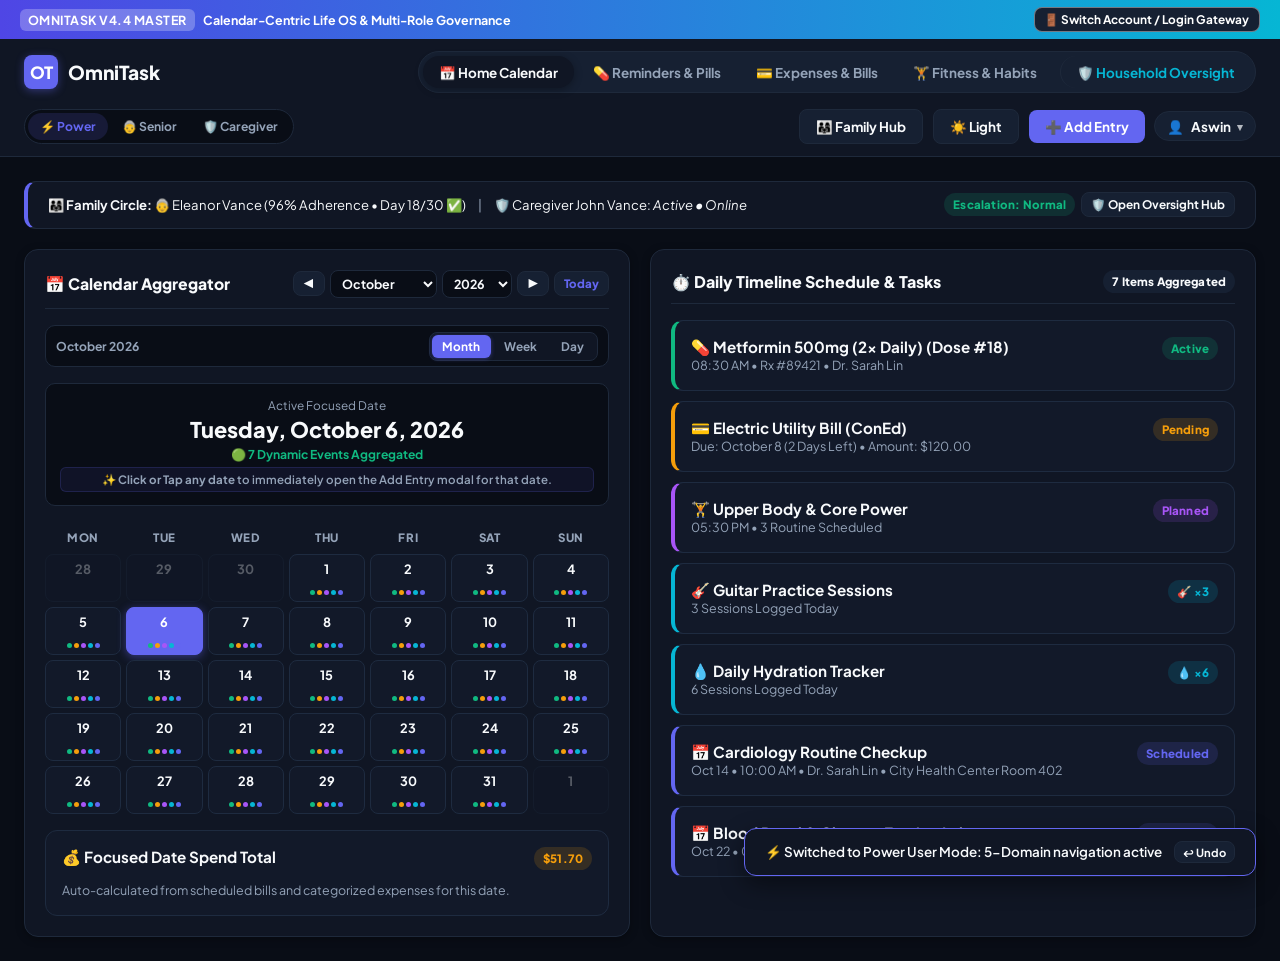
==== commit f99bb872: "feat(calendar): open Add Entry modal immediately upon clicking or tapping any calendar date" ====
--- a/index.html
+++ b/index.html
@@ -1233,7 +1233,7 @@
               <div style="font-size:1.35rem; font-weight:800; margin:3px 0;" id="calSelectedDateText">Tuesday, October 6, 2026</div>
               <div style="font-size:0.76rem; color:var(--emerald); font-weight:700;" id="calEventCountBadge">🟢 Dynamic Events Aggregated</div>
               <div style="font-size:0.72rem; color:var(--text-muted); margin-top:5px; font-weight:600; display:flex; align-items:center; justify-content:center; gap:0.4rem; background:rgba(99,102,241,0.08); padding:0.25rem 0.5rem; border-radius:6px; border:1px solid rgba(99,102,241,0.18);">
-                <span>🖱️ <strong>Double-click</strong> (Laptop)</span> • <span>📱 <strong>Long-press 5s</strong> (Tablet/Phone) to Add Entry</span>
+                <span>✨ <strong>Click or Tap any date</strong> to immediately open the Add Entry modal for that date.</span>
               </div>
             </div>
 
@@ -2460,6 +2460,12 @@
       const sel = document.getElementById('addDomainSelect');
       if (sel) sel.value = domainToSet;
       updateQuickAddFields();
+      
+      const header = document.getElementById('quickAddModalHeader');
+      if (header) {
+        header.textContent = `➕ Add Entry — ${calMonthNames[calCurrentMonth]} ${calSelectedDay}, ${calCurrentYear}`;
+      }
+
       document.getElementById('quickAddModal').style.display = 'flex';
       setTimeout(() => {
         const inp = document.getElementById('addTitleInput');
@@ -2949,27 +2955,10 @@
       return events;
     }
 
-    /* Calendar Cell Gesture Interactions (Double-Click on Laptop, Long-Press on Tablet/Phone) */
-    let lastDayClickTime = 0;
-    let lastDayClickedKey = null;
-
     function handleCellClick(day, month, year) {
-      const now = Date.now();
-      const key = `${year}-${month}-${day}`;
-      
-      if (lastDayClickedKey === key && (now - lastDayClickTime) < 550) {
-        // Double Click Detected!
-        lastDayClickTime = 0;
-        lastDayClickedKey = null;
-        selectCalendarDay(day, month, year);
-        openQuickAddModal();
-        showToast(`➕ Add Entry for ${calMonthNames[month]} ${day}, ${year}`);
-        return;
-      }
-      
-      lastDayClickTime = now;
-      lastDayClickedKey = key;
       selectCalendarDay(day, month, year);
+      openQuickAddModal();
+      showToast(`➕ Add Entry for ${calMonthNames[calCurrentMonth]} ${day}, ${calCurrentYear}`);
     }
 
     function attachCellInteractions(element, day, month, year) {
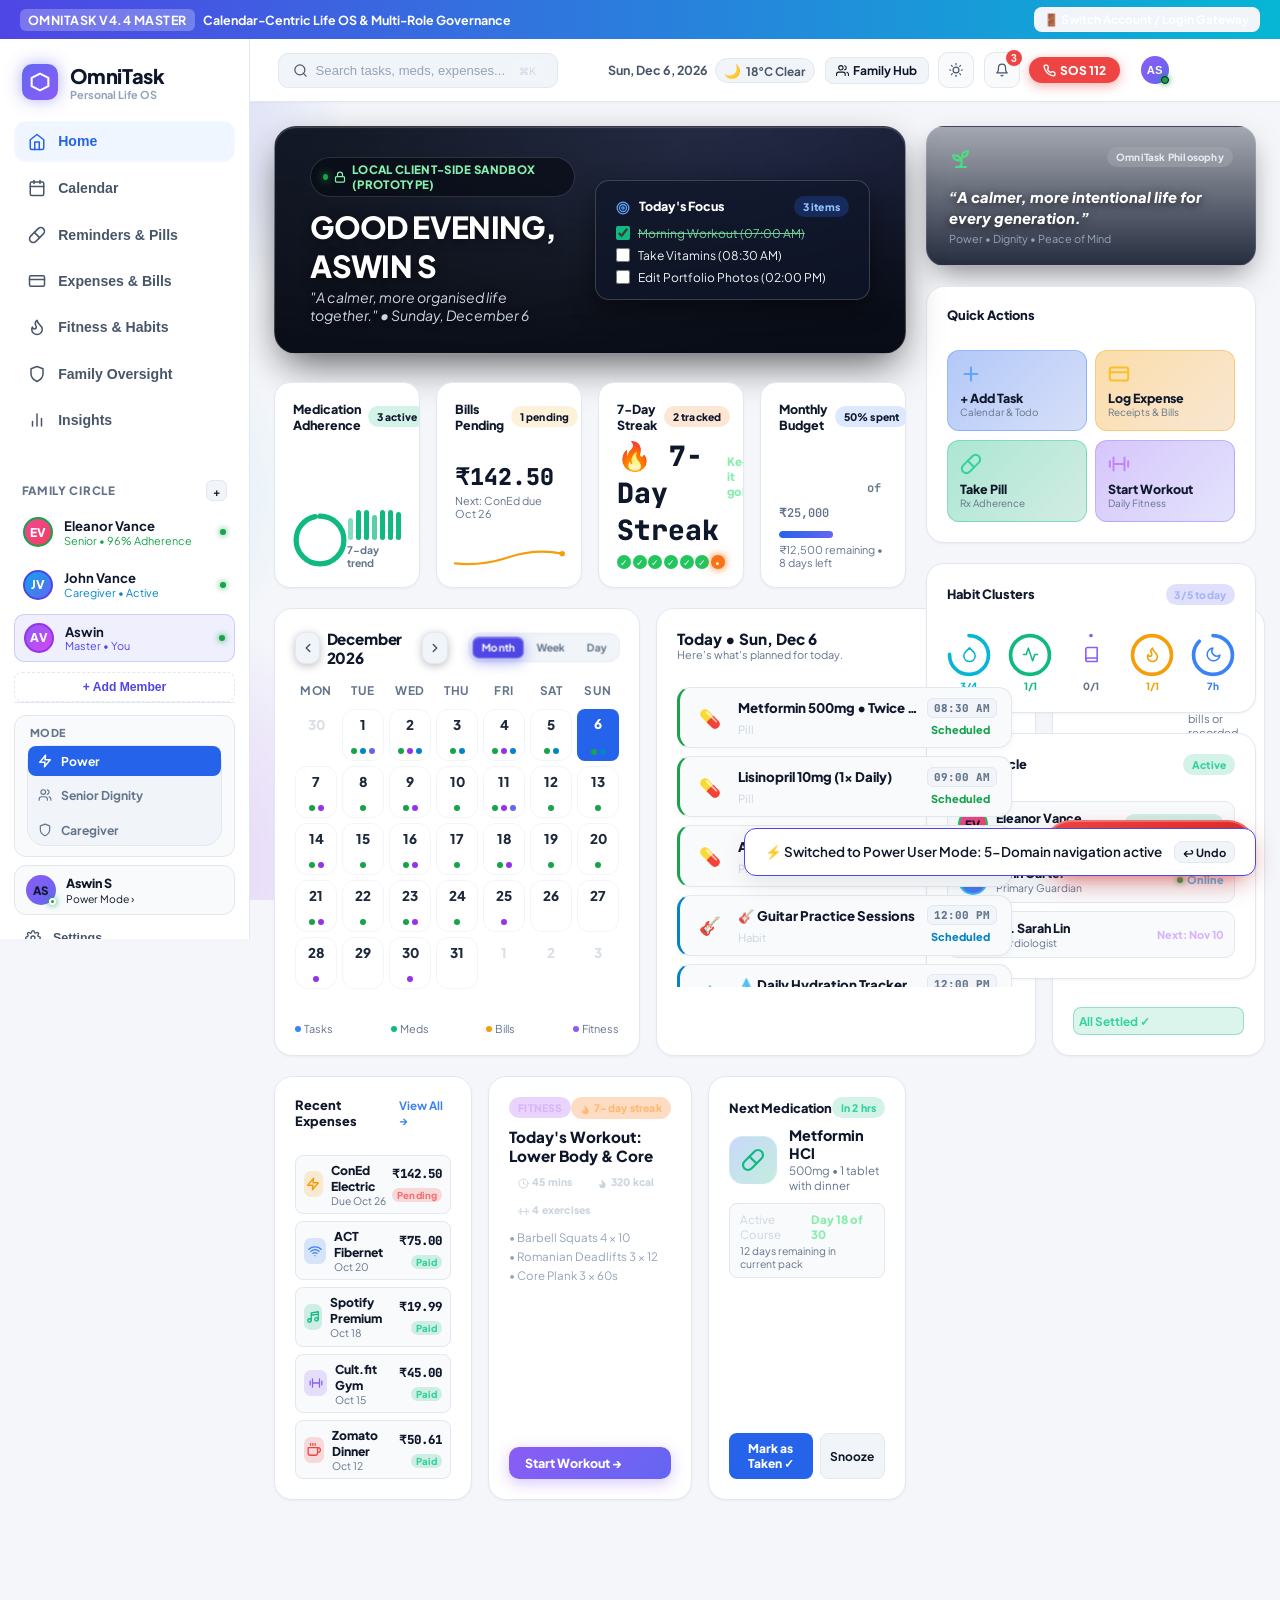
==== commit 548ef056: "fix(security): Phase 1 - real SOS SMS/GPS, split I-Am-Safe, WebCrypto SHA-256 auth, remove prefilled" ====
--- a/index.html
+++ b/index.html
@@ -1,8 +1,8 @@
 <!DOCTYPE html>
-<html lang="en" data-theme="dark">
+<html lang="en" data-theme="light">
 <head>
   <meta charset="UTF-8">
-  <meta name="viewport" content="width=device-width, initial-scale=1.0, maximum-scale=1.0, user-scalable=no">
+  <meta name="viewport" content="width=device-width, initial-scale=1.0">
   <meta http-equiv="Cache-Control" content="no-cache, no-store, must-revalidate">
   <meta http-equiv="Pragma" content="no-cache">
   <meta http-equiv="Expires" content="0">
@@ -18,14 +18,14 @@
        1. FIGMA DESIGN SYSTEM TOKENS & VARIABLES
        ========================================================================== */
     :root[data-theme="dark"] {
-      --bg: #090d16;
-      --surface: #101624;
-      --surface-border: #1e293b;
-      --surface-hover: #162032;
-      --card-bg: #121929;
-      --card-border: #1e2b40;
+      --bg: #070a13;
+      --surface: #0f1526;
+      --surface-border: rgba(255, 255, 255, 0.08);
+      --surface-hover: #162038;
+      --card-bg: #11182c;
+      --card-border: rgba(255, 255, 255, 0.07);
       --text: #f8fafc;
-      --text-muted: #94a3b8;
+      --text-muted: #cbd5e1;
       --text-subtle: #64748b;
       
       /* Semantic Domain Tokens */
@@ -49,10 +49,11 @@
       --purple: #a855f7;
       --purple-bg: rgba(168, 85, 247, 0.15);
       
-      --shadow-sm: 0 2px 8px rgba(0, 0, 0, 0.3);
-      --shadow-md: 0 8px 24px rgba(0, 0, 0, 0.45);
-      --shadow-glow-emerald: 0 0 16px rgba(16, 185, 129, 0.35);
-      --radius: 14px;
+      --shadow-sm: 0 4px 12px rgba(0, 0, 0, 0.35);
+      --shadow-md: 0 12px 32px rgba(0, 0, 0, 0.55);
+      --shadow-glow-emerald: 0 0 16px rgba(16, 185, 129, 0.45);
+      --shadow-glow-indigo: 0 0 20px rgba(99, 102, 241, 0.45);
+      --radius: 16px;
     }
 
     :root[data-theme="light"] {
@@ -89,13 +90,17 @@
       --shadow-sm: 0 2px 8px rgba(0, 0, 0, 0.06);
       --shadow-md: 0 8px 24px rgba(15, 23, 42, 0.08);
       --shadow-glow-emerald: 0 0 16px rgba(22, 163, 74, 0.25);
-      --radius: 14px;
+      --shadow-glow-indigo: 0 0 20px rgba(79, 70, 229, 0.25);
+      --radius: 16px;
     }
 
     * { box-sizing: border-box; margin: 0; padding: 0; }
     body {
       font-family: 'Plus Jakarta Sans', -apple-system, sans-serif;
-      background: var(--bg);
+      background: radial-gradient(ellipse 90% 60% at 50% -10%, rgba(99, 102, 241, 0.16) 0%, transparent 70%),
+                  radial-gradient(ellipse 50% 40% at 90% 10%, rgba(6, 182, 212, 0.12) 0%, transparent 60%),
+                  radial-gradient(ellipse 40% 30% at 10% 30%, rgba(168, 85, 247, 0.08) 0%, transparent 50%),
+                  var(--bg);
       color: var(--text);
       min-height: 100vh;
       display: flex;
@@ -314,46 +319,60 @@
       margin-top: 4px;
     }
     .cal-weekday-header {
-      font-size: 0.72rem;
+      font-size: 0.74rem;
       font-weight: 800;
-      color: var(--text-muted);
-      padding: 4px 0;
+      color: rgba(148, 163, 184, 0.75);
+      padding: 6px 0;
       text-transform: uppercase;
-      letter-spacing: 0.05em;
+      letter-spacing: 0.06em;
+      text-align: center;
     }
     .cal-day-cell {
-      background: var(--card-bg);
-      border: 1px solid var(--card-border);
-      border-radius: 8px;
-      padding: 6px 2px;
-      min-height: 48px;
+      background: linear-gradient(145deg, rgba(255, 255, 255, 0.035) 0%, rgba(255, 255, 255, 0.01) 100%);
+      backdrop-filter: blur(8px);
+      border: 1px solid rgba(255, 255, 255, 0.06);
+      border-radius: 12px;
+      padding: 6px 4px;
+      min-height: 52px;
       display: flex;
       flex-direction: column;
       align-items: center;
       justify-content: space-between;
       cursor: pointer;
       font-family: inherit;
-      font-size: 0.8rem;
-      font-weight: 700;
-      transition: all 0.15s ease;
+      font-size: 0.84rem;
+      font-weight: 800;
+      color: #f1f5f9;
+      transition: all 0.2s cubic-bezier(0.4, 0, 0.2, 1);
       position: relative;
+      box-shadow: inset 0 1px 1px rgba(255, 255, 255, 0.04);
     }
     .cal-day-cell:hover:not(.other-month) {
-      border-color: var(--accent);
-      background: var(--surface-hover);
-      transform: translateY(-1px);
+      border-color: rgba(99, 102, 241, 0.5);
+      background: rgba(255, 255, 255, 0.08);
+      transform: translateY(-2px);
+      box-shadow: 0 6px 18px rgba(0, 0, 0, 0.35), 0 0 14px rgba(99, 102, 241, 0.25);
     }
     .cal-day-cell.selected-day {
-      background: var(--accent) !important;
-      color: white !important;
-      border-color: var(--accent) !important;
-      box-shadow: 0 2px 10px rgba(99, 102, 241, 0.45);
+      background: #2563eb !important;
+      color: #ffffff !important;
+      border: none !important;
+      border-radius: 8px !important;
+      box-shadow: none !important;
+      filter: none !important;
+      transform: none !important;
+      z-index: 2;
     }
     .cal-day-cell.today-cell:not(.selected-day) {
-      border: 2px solid var(--cyan);
+      border: 1.5px solid #2563eb !important;
+      background: rgba(37, 99, 235, 0.08) !important;
+      box-shadow: none !important;
+      filter: none !important;
     }
     .cal-day-cell.other-month {
-      opacity: 0.3;
+      opacity: 0.25;
+      background: transparent;
+      border-color: rgba(255, 255, 255, 0.02);
       cursor: pointer;
     }
     .cal-day-cell.holding-press, .cal-week-row.holding-press {
@@ -367,17 +386,81 @@
       0% { box-shadow: 0 0 8px rgba(99, 102, 241, 0.4); transform: scale(0.96); }
       100% { box-shadow: 0 0 24px rgba(99, 102, 241, 0.95); transform: scale(0.93); }
     }
+    /* ===== Calendar: hover tooltip, keyboard focus, selection + swap animations ===== */
+    .cal-tooltip {
+      position: fixed;
+      z-index: 2000;
+      min-width: 150px;
+      max-width: 240px;
+      padding: 0.55rem 0.75rem;
+      border-radius: 12px;
+      background: linear-gradient(145deg, rgba(30, 38, 72, 0.88), rgba(12, 16, 32, 0.92));
+      backdrop-filter: blur(16px) saturate(160%);
+      -webkit-backdrop-filter: blur(16px) saturate(160%);
+      border: 1px solid rgba(255, 255, 255, 0.16);
+      box-shadow: 0 10px 30px rgba(0, 0, 0, 0.45);
+      color: #f1f5f9;
+      font-size: 0.74rem;
+      line-height: 1.45;
+      pointer-events: none;
+      opacity: 0;
+      transform: translateY(4px);
+      transition: opacity 0.14s ease-out, transform 0.14s ease-out;
+    }
+    .cal-tooltip.visible { opacity: 1; transform: translateY(0); }
+    .cal-tooltip-date { font-weight: 800; font-size: 0.78rem; margin-bottom: 0.25rem; }
+    .cal-tooltip-row { display: flex; align-items: center; gap: 0.45rem; }
+    .cal-tooltip-dot { width: 8px; height: 8px; border-radius: 50%; flex-shrink: 0; }
+    .cal-tooltip-empty { color: #94a3b8; }
+    .cal-tooltip-hint { margin-top: 0.3rem; color: #94a3b8; font-size: 0.68rem; }
+    .cal-day-cell:focus-visible, .cal-week-row:focus-visible {
+      outline: 2px solid #a5b4fc;
+      outline-offset: 2px;
+    }
+    @keyframes calPop {
+      0% { transform: scale(0.9); }
+      60% { transform: scale(1.08); }
+      100% { transform: scale(1.04); }
+    }
+    .cal-day-cell.selected-day { animation: calPop 0.28s cubic-bezier(0.2, 0.9, 0.3, 1.2); }
+    @keyframes timelineSwap {
+      from { opacity: 0; transform: translateY(8px); }
+      to { opacity: 1; transform: translateY(0); }
+    }
+    #timelineListContainer.timeline-swap > * { animation: timelineSwap 0.24s ease-out both; }
+    #timelineListContainer.timeline-swap > *:nth-child(2) { animation-delay: 0.04s; }
+    #timelineListContainer.timeline-swap > *:nth-child(3) { animation-delay: 0.08s; }
+    #timelineListContainer.timeline-swap > *:nth-child(n+4) { animation-delay: 0.12s; }
+    @media (prefers-reduced-motion: reduce) {
+      .cal-day-cell.selected-day,
+      #timelineListContainer.timeline-swap > *,
+      .cal-tooltip { animation: none !important; transition: none !important; }
+    }
+    /* Glass sidebar: light theme + browsers without backdrop-filter */
+    :root[data-theme="light"] .app-sidebar {
+      background: linear-gradient(180deg, rgba(99, 102, 241, 0.16) 0%, rgba(255, 255, 255, 0.60) 45%, rgba(6, 182, 212, 0.12) 100%);
+      border-right-color: rgba(15, 23, 42, 0.10);
+      box-shadow: inset -1px 0 0 rgba(255, 255, 255, 0.6), 8px 0 28px rgba(15, 23, 42, 0.08);
+    }
+    @supports not ((backdrop-filter: blur(1px)) or (-webkit-backdrop-filter: blur(1px))) {
+      .app-sidebar { background: rgba(10, 14, 26, 0.94); }
+      :root[data-theme="light"] .app-sidebar { background: rgba(248, 250, 252, 0.96); }
+    }
+
     .cal-dots-container {
       display: flex;
-      gap: 2px;
+      gap: 3px;
       justify-content: center;
-      margin-top: 2px;
+      align-items: center;
+      margin-top: 3px;
       flex-wrap: wrap;
     }
     .cal-dot {
-      width: 5px;
-      height: 5px;
+      width: 6px;
+      height: 6px;
       border-radius: 50%;
+      box-shadow: none !important;
+      filter: none !important;
     }
     .cal-week-grid {
       display: flex;
@@ -488,11 +571,543 @@
       max-width: 1440px;
       width: 100%;
       margin: 0 auto;
-      padding: 1.5rem;
+      padding: 1.5rem 1.5rem 6.5rem 1.5rem;
       flex: 1;
       display: flex;
       flex-direction: column;
       gap: 1.25rem;
+    }
+
+    /* ==========================================================================
+       SIDEBAR & MODERN WORKSPACE LAYOUT (Matches Screen 1 Mockup)
+       ========================================================================== */
+    .app-layout-root {
+      display: flex;
+      min-height: 100vh;
+      background: transparent; /* let the body gradients show through the glass sidebar */
+      width: 100%;
+      position: relative;
+      isolation: isolate;
+    }
+    /* Ambient colour blobs behind the glass sidebar so the blur has something to refract */
+    .app-layout-root::before {
+      content: "";
+      position: fixed;
+      inset: 0;
+      z-index: -1;
+      pointer-events: none;
+      background:
+        radial-gradient(420px 360px at 4% 12%, rgba(99, 102, 241, 0.38), transparent 70%),
+        radial-gradient(380px 340px at 2% 55%, rgba(6, 182, 212, 0.26), transparent 70%),
+        radial-gradient(420px 380px at 8% 96%, rgba(168, 85, 247, 0.30), transparent 70%);
+    }
+
+    .app-sidebar {
+      width: 250px;
+      background: linear-gradient(180deg, rgba(99, 102, 241, 0.20) 0%, rgba(14, 18, 32, 0.52) 45%, rgba(6, 182, 212, 0.14) 100%);
+      backdrop-filter: blur(24px) saturate(160%);
+      -webkit-backdrop-filter: blur(24px) saturate(160%);
+      border-right: 1px solid rgba(255, 255, 255, 0.12);
+      box-shadow: inset -1px 0 0 rgba(255, 255, 255, 0.06), 8px 0 32px rgba(0, 0, 0, 0.35);
+      display: flex;
+      flex-direction: column;
+      padding: 1.25rem 0.85rem;
+      flex-shrink: 0;
+      position: sticky;
+      top: 0;
+      height: 100vh;
+      overflow-y: auto;
+      z-index: 120;
+    }
+
+    .sidebar-brand {
+      display: flex;
+      align-items: center;
+      gap: 0.75rem;
+      cursor: pointer;
+      padding: 0.25rem 0.5rem 1.25rem 0.5rem;
+    }
+
+    .sidebar-logo-icon {
+      width: 38px;
+      height: 38px;
+      border-radius: 12px;
+      background: linear-gradient(135deg, #6366f1 0%, #3b82f6 100%);
+      color: white;
+      display: flex;
+      align-items: center;
+      justify-content: center;
+      font-weight: 900;
+      font-size: 1.15rem;
+      box-shadow: 0 4px 18px rgba(99, 102, 241, 0.55), inset 0 1px 1px rgba(255, 255, 255, 0.4);
+    }
+
+    .sidebar-brand-name {
+      font-size: 1.25rem;
+      font-weight: 900;
+      letter-spacing: -0.02em;
+      color: var(--text);
+    }
+
+    .sidebar-nav {
+      display: flex;
+      flex-direction: column;
+      gap: 0.35rem;
+    }
+
+    .sidebar-nav-item {
+      display: flex;
+      align-items: center;
+      gap: 0.75rem;
+      padding: 0.65rem 0.85rem;
+      border-radius: 12px;
+      color: var(--text-muted);
+      font-size: 0.88rem;
+      font-weight: 700;
+      background: transparent;
+      border: 1px solid transparent;
+      cursor: pointer;
+      transition: all 0.2s cubic-bezier(0.4, 0, 0.2, 1);
+      width: 100%;
+      text-align: left;
+    }
+
+    .sidebar-nav-item:hover {
+      background: rgba(255, 255, 255, 0.06);
+      color: var(--text);
+      transform: translateX(2px);
+    }
+
+    .sidebar-nav-item.active {
+      background: linear-gradient(135deg, rgba(99, 102, 241, 0.62) 0%, rgba(129, 140, 248, 0.34) 100%);
+      backdrop-filter: blur(10px);
+      -webkit-backdrop-filter: blur(10px);
+      color: #ffffff;
+      border-color: rgba(255, 255, 255, 0.28);
+      box-shadow: 0 6px 20px -2px rgba(99, 102, 241, 0.45), inset 0 1px 1px rgba(255, 255, 255, 0.4);
+      border-radius: 12px;
+    }
+
+    .sidebar-divider {
+      height: 1px;
+      background: var(--surface-border);
+      margin: 1.25rem 0;
+    }
+
+    .sidebar-section-title {
+      font-size: 0.72rem;
+      font-weight: 800;
+      color: var(--text-muted);
+      text-transform: uppercase;
+      letter-spacing: 0.06em;
+      padding: 0 0.5rem 0.5rem 0.5rem;
+    }
+
+    .family-members-list {
+      display: flex;
+      flex-direction: column;
+      gap: 0.4rem;
+    }
+
+    .family-member-item {
+      display: flex;
+      align-items: center;
+      gap: 0.65rem;
+      padding: 0.5rem 0.6rem;
+      border-radius: 10px;
+      cursor: pointer;
+      transition: background 0.15s ease;
+      position: relative;
+    }
+
+    .family-member-item:hover {
+      background: rgba(255, 255, 255, 0.05);
+    }
+
+    .family-member-item.active-user {
+      background: rgba(99, 102, 241, 0.1);
+      border: 1px solid rgba(99, 102, 241, 0.25);
+    }
+
+    .member-avatar {
+      width: 30px;
+      height: 30px;
+      border-radius: 50%;
+      object-fit: cover;
+      border: 1.5px solid var(--surface-border);
+    }
+
+    .member-info {
+      flex: 1;
+      min-width: 0;
+    }
+
+    .member-name {
+      font-size: 0.82rem;
+      font-weight: 700;
+      color: var(--text);
+      line-height: 1.2;
+    }
+
+    .member-role {
+      font-size: 0.68rem;
+      color: var(--text-muted);
+    }
+
+    .btn-add-member {
+      margin-top: 0.6rem;
+      background: transparent;
+      border: 1px dashed var(--surface-border);
+      border-radius: 8px;
+      padding: 0.45rem;
+      color: var(--accent);
+      font-size: 0.76rem;
+      font-weight: 700;
+      cursor: pointer;
+      width: 100%;
+      transition: all 0.15s ease;
+    }
+
+    .btn-add-member:hover {
+      background: rgba(99, 102, 241, 0.1);
+      border-color: var(--accent);
+    }
+
+    .app-main-content {
+      flex: 1;
+      display: flex;
+      flex-direction: column;
+      min-width: 0;
+      width: 100%;
+      overflow-x: hidden;
+    }
+
+    .app-topbar {
+      background: rgba(10, 14, 26, 0.85);
+      backdrop-filter: blur(14px);
+      border-bottom: 1px solid var(--surface-border);
+      padding: 0.75rem 1.75rem;
+      display: flex;
+      align-items: center;
+      justify-content: space-between;
+      gap: 1rem;
+      position: sticky;
+      top: 0;
+      z-index: 90;
+      width: 100%;
+      box-sizing: border-box;
+      flex-shrink: 0;
+    }
+
+    .topbar-search {
+      display: flex;
+      align-items: center;
+      gap: 0.5rem;
+      background: var(--surface);
+      border: 1px solid var(--surface-border);
+      border-radius: 10px;
+      padding: 0.42rem 0.85rem;
+      width: 280px;
+      max-width: 100%;
+    }
+
+    .topbar-search input {
+      background: transparent;
+      border: none;
+      outline: none;
+      color: var(--text);
+      font-size: 0.82rem;
+      width: 100%;
+    }
+
+    .topbar-date-weather {
+      display: flex;
+      align-items: center;
+      gap: 0.6rem;
+      font-size: 0.85rem;
+      font-weight: 700;
+      color: var(--text-muted);
+    }
+
+    .weather-pill {
+      background: var(--surface-hover);
+      color: var(--text);
+      padding: 0.2rem 0.55rem;
+      border-radius: 9999px;
+      font-size: 0.75rem;
+      font-weight: 700;
+      border: 1px solid var(--surface-border);
+    }
+
+    .topbar-actions {
+      display: flex;
+      align-items: center;
+      gap: 0.6rem;
+    }
+
+    .topbar-icon-btn {
+      width: 36px;
+      height: 36px;
+      border-radius: 10px;
+      background: var(--surface);
+      border: 1px solid var(--surface-border);
+      color: var(--text);
+      display: flex;
+      align-items: center;
+      justify-content: center;
+      cursor: pointer;
+      transition: all 0.15s ease;
+      position: relative;
+      font-size: 0.95rem;
+    }
+
+    .topbar-icon-btn:hover {
+      border-color: var(--accent);
+      background: var(--surface-hover);
+    }
+
+    .notification-badge {
+      position: absolute;
+      top: -3px;
+      right: -3px;
+      width: 16px;
+      height: 16px;
+      background: #ef4444;
+      color: white;
+      border-radius: 50%;
+      font-size: 0.65rem;
+      font-weight: 800;
+      display: flex;
+      align-items: center;
+      justify-content: center;
+    }
+
+    .user-avatar-btn {
+      display: flex;
+      align-items: center;
+      gap: 0.5rem;
+      padding: 0.25rem 0.65rem;
+      border-radius: 9999px;
+      background: rgba(255, 255, 255, 0.08);
+      border: 1px solid rgba(255, 255, 255, 0.2);
+      color: #ffffff;
+      cursor: pointer;
+      transition: all 0.15s ease;
+      user-select: none;
+    }
+
+    .user-avatar-btn:hover {
+      border-color: var(--accent);
+      background: rgba(255, 255, 255, 0.12);
+    }
+
+    .topbar-avatar {
+      width: 26px;
+      height: 26px;
+      border-radius: 50%;
+      object-fit: cover;
+    }
+
+    /* Scenic Hero Banner (Screen 1 Inspiration) */
+    .scenic-hero-banner {
+      background: linear-gradient(180deg, rgba(7, 10, 19, 0.45) 0%, rgba(7, 10, 19, 0.92) 100%),
+                  radial-gradient(ellipse at 80% 20%, rgba(99, 102, 241, 0.25) 0%, transparent 60%),
+                  linear-gradient(135deg, rgba(15, 23, 42, 0.95) 0%, rgba(30, 41, 59, 0.90) 50%, rgba(15, 23, 42, 0.98) 100%) center 35%/cover no-repeat;
+      border: 1px solid rgba(255, 255, 255, 0.12);
+      border-radius: 22px;
+      padding: 1.85rem 2.2rem;
+      display: flex;
+      flex-direction: column;
+      gap: 1.25rem;
+      box-shadow: 0 16px 40px -8px rgba(0, 0, 0, 0.65), inset 0 1px 1px rgba(255, 255, 255, 0.2);
+      position: relative;
+      overflow: hidden;
+      margin-bottom: 0.5rem;
+    }
+
+    .scenic-hero-title {
+      font-size: 2.15rem;
+      font-weight: 900;
+      color: #ffffff;
+      letter-spacing: -0.025em;
+      margin: 0;
+      text-shadow: 0 2px 12px rgba(0, 0, 0, 0.7);
+    }
+
+    .scenic-hero-subtitle {
+      font-size: 0.95rem;
+      color: rgba(241, 245, 249, 0.88);
+      margin-top: 5px;
+      text-shadow: 0 1px 6px rgba(0, 0, 0, 0.6);
+    }
+
+    .scenic-chips-row {
+      display: flex;
+      align-items: center;
+      gap: 0.75rem;
+      flex-wrap: wrap;
+    }
+
+    .scenic-chip {
+      background: rgba(11, 16, 31, 0.75);
+      backdrop-filter: blur(16px) saturate(160%);
+      border: 1px solid rgba(255, 255, 255, 0.14);
+      border-radius: 14px;
+      padding: 0.5rem 0.85rem;
+      display: flex;
+      align-items: center;
+      gap: 0.65rem;
+      cursor: pointer;
+      transition: all 0.25s cubic-bezier(0.4, 0, 0.2, 1);
+      box-shadow: 0 4px 14px rgba(0, 0, 0, 0.25), inset 0 1px 1px rgba(255, 255, 255, 0.08);
+    }
+
+    .scenic-chip:hover {
+      background: rgba(22, 30, 56, 0.9);
+      border-color: rgba(99, 102, 241, 0.5);
+      transform: translateY(-2px);
+      box-shadow: 0 8px 24px rgba(0, 0, 0, 0.4), 0 0 16px rgba(99, 102, 241, 0.25);
+    }
+
+    /* Motivational Card (Screen 3) */
+    .motivational-banner-card {
+      background: linear-gradient(135deg, rgba(255, 255, 255, 0.04), rgba(255, 255, 255, 0.01));
+      border: 1px solid var(--surface-border);
+      border-radius: 14px;
+      padding: 0.85rem 1.1rem;
+      display: flex;
+      align-items: center;
+      justify-content: space-between;
+      gap: 0.85rem;
+      box-shadow: 0 4px 16px rgba(0, 0, 0, 0.2);
+    }
+
+    /* Category Separation Breakdown Cards */
+    .cat-breakdown-card {
+      background: var(--surface);
+      border: 1px solid var(--surface-border);
+      border-radius: 12px;
+      padding: 0.85rem 1rem;
+      cursor: pointer;
+      transition: all 0.2s cubic-bezier(0.4, 0, 0.2, 1);
+      position: relative;
+      overflow: hidden;
+      display: flex;
+      flex-direction: column;
+      justify-content: space-between;
+    }
+
+    .cat-breakdown-card:hover {
+      transform: translateY(-2px);
+      box-shadow: 0 6px 20px rgba(0, 0, 0, 0.28);
+      border-color: rgba(255, 255, 255, 0.2);
+    }
+
+    .cat-breakdown-card.active-cat {
+      border-color: var(--accent);
+      background: rgba(99, 102, 241, 0.08);
+      box-shadow: 0 0 0 1px var(--accent);
+    }
+
+    .active-filter-pill {
+      background: var(--accent) !important;
+      color: #ffffff !important;
+      border-color: var(--accent) !important;
+      font-weight: 800 !important;
+    }
+
+    /* Week Calendar View Grid (Screen 2) */
+    .cal-week-grid-table {
+      display: grid;
+      grid-template-columns: 65px repeat(7, 1fr);
+      border: 1px solid var(--surface-border);
+      border-radius: 14px;
+      overflow: hidden;
+      background: var(--surface);
+    }
+
+    .cal-week-header-cell {
+      padding: 0.75rem 0.5rem;
+      text-align: center;
+      border-bottom: 1px solid var(--surface-border);
+      border-right: 1px solid var(--surface-border);
+      background: var(--bg);
+      font-size: 0.78rem;
+      font-weight: 700;
+    }
+
+    .cal-week-header-cell.active-day-col {
+      background: rgba(99, 102, 241, 0.15);
+      color: var(--accent);
+    }
+
+    .cal-week-time-cell {
+      padding: 0.65rem 0.4rem;
+      text-align: center;
+      border-bottom: 1px solid var(--surface-border);
+      border-right: 1px solid var(--surface-border);
+      font-size: 0.7rem;
+      font-family: 'JetBrains Mono', monospace;
+      color: var(--text-muted);
+    }
+
+    .cal-week-slot {
+      border-bottom: 1px solid var(--surface-border);
+      border-right: 1px solid var(--surface-border);
+      min-height: 48px;
+      padding: 3px;
+      position: relative;
+    }
+
+    .cal-event-pill-block {
+      border-radius: 6px;
+      padding: 0.25rem 0.45rem;
+      font-size: 0.72rem;
+      font-weight: 700;
+      margin-bottom: 2px;
+      cursor: pointer;
+      transition: transform 0.15s ease;
+      display: flex;
+      flex-direction: column;
+      gap: 1px;
+    }
+
+    .cal-event-pill-block:hover {
+      transform: scale(1.02);
+    }
+
+    /* Mobile Drawer Backdrop (Hidden on Desktop) */
+    .sidebar-backdrop {
+      display: none;
+      position: fixed;
+      inset: 0;
+      background: rgba(3, 7, 18, 0.65);
+      backdrop-filter: blur(8px);
+      -webkit-backdrop-filter: blur(8px);
+      z-index: 998;
+      opacity: 0;
+      pointer-events: none;
+      transition: opacity 0.3s cubic-bezier(0.16, 1, 0.3, 1);
+    }
+    .sidebar-backdrop.active {
+      display: block;
+      opacity: 1;
+      pointer-events: auto;
+    }
+
+    /* Mobile Close Row inside Sidebar */
+    .sidebar-mobile-close-row {
+      display: none;
+    }
+
+    /* Topbar Mobile Menu Toggle Button */
+    .mobile-menu-btn {
+      display: none;
+    }
+
+    /* Mobile Bottom Navigation (Hidden on Desktop & Tablet > 768px) */
+    .mobile-bottom-nav {
+      display: none;
     }
 
     /* View Containers */
@@ -519,6 +1134,377 @@
       gap: 1.25rem;
     }
 
+    .grid-bento-cockpit {
+      display: grid;
+      grid-template-columns: 1.15fr 0.85fr;
+      gap: 1.25rem;
+    }
+
+    @media (max-width: 1080px) {
+      .grid-bento-cockpit {
+        grid-template-columns: 1fr;
+      }
+    }
+
+    /* 1. Household Status Banner */
+    .household-status-banner {
+      background: var(--surface);
+      border: 1px solid var(--surface-border);
+      border-radius: 16px;
+      padding: 0.65rem 1.1rem;
+      display: flex;
+      justify-content: space-between;
+      align-items: center;
+      gap: 0.85rem;
+      box-shadow: 0 4px 20px -2px rgba(0, 0, 0, 0.25);
+      flex-wrap: wrap;
+    }
+
+    .household-status-left {
+      display: flex;
+      align-items: center;
+      gap: 0.85rem;
+      flex-wrap: wrap;
+    }
+
+    .status-label {
+      font-size: 0.76rem;
+      font-weight: 800;
+      color: var(--text-muted);
+      text-transform: uppercase;
+      letter-spacing: 0.04em;
+      white-space: nowrap;
+    }
+
+    .status-chips-scroll {
+      display: flex;
+      align-items: center;
+      gap: 0.55rem;
+      flex-wrap: wrap;
+    }
+
+    .status-chip {
+      background: var(--bg);
+      border: 1px solid var(--surface-border);
+      border-radius: 12px;
+      padding: 0.35rem 0.75rem;
+      display: flex;
+      align-items: center;
+      gap: 0.55rem;
+      cursor: pointer;
+      transition: all 0.2s cubic-bezier(0.4, 0, 0.2, 1);
+    }
+
+    .status-chip:hover {
+      border-color: var(--accent);
+      background: var(--surface-hover);
+      transform: translateY(-1px);
+    }
+
+    .chip-avatar {
+      width: 28px;
+      height: 28px;
+      border-radius: 50%;
+      object-fit: cover;
+      border: 1.5px solid var(--emerald);
+    }
+
+    .chip-icon-box {
+      width: 28px;
+      height: 28px;
+      border-radius: 8px;
+      background: var(--surface);
+      display: flex;
+      align-items: center;
+      justify-content: center;
+      font-size: 0.88rem;
+    }
+
+    .chip-info {
+      display: flex;
+      flex-direction: column;
+      line-height: 1.2;
+    }
+
+    .chip-title {
+      font-size: 0.78rem;
+      font-weight: 800;
+      display: flex;
+      align-items: center;
+      gap: 0.35rem;
+    }
+
+    .chip-sub {
+      font-size: 0.68rem;
+      color: var(--text-muted);
+      margin-top: 1px;
+    }
+
+    .online-indicator {
+      width: 6px;
+      height: 6px;
+      border-radius: 50%;
+      background: var(--emerald);
+      display: inline-block;
+      box-shadow: 0 0 6px var(--emerald);
+    }
+
+    .household-quote {
+      font-size: 0.78rem;
+      color: var(--text-muted);
+      font-style: italic;
+      white-space: nowrap;
+    }
+
+    /* 2. Unified Split Calendar Grid */
+    .unified-calendar-split {
+      display: grid;
+      grid-template-columns: 1.25fr 0.95fr;
+      width: 100%;
+      margin-bottom: 1.25rem;
+      background: radial-gradient(ellipse at 15% 10%, rgba(99, 102, 241, 0.16) 0%, transparent 60%),
+                  radial-gradient(ellipse at 85% 90%, rgba(6, 182, 212, 0.12) 0%, transparent 55%),
+                  linear-gradient(145deg, rgba(17, 24, 46, 0.8) 0%, rgba(9, 13, 26, 0.95) 100%);
+      backdrop-filter: blur(24px) saturate(190%);
+      -webkit-backdrop-filter: blur(24px) saturate(190%);
+      border: 1px solid rgba(255, 255, 255, 0.1);
+      border-radius: 22px;
+      overflow: hidden;
+      box-shadow: 0 20px 50px -10px rgba(0, 0, 0, 0.65), inset 0 1px 1px 0 rgba(255, 255, 255, 0.18);
+      position: relative;
+    }
+
+    @media (max-width: 1024px) {
+      .unified-calendar-split {
+        grid-template-columns: 1fr;
+      }
+    }
+
+    .cal-split-left {
+      padding: 1.4rem;
+      border-right: 1px solid rgba(255, 255, 255, 0.08);
+      display: flex;
+      flex-direction: column;
+      gap: 0.95rem;
+    }
+
+    .cal-split-right {
+      padding: 1.4rem;
+      background: linear-gradient(180deg, rgba(11, 16, 32, 0.5) 0%, rgba(7, 10, 22, 0.75) 100%);
+      border-left: 1px solid rgba(255, 255, 255, 0.05);
+      display: flex;
+      flex-direction: column;
+      justify-content: space-between;
+      gap: 0.95rem;
+      backdrop-filter: blur(16px);
+    }
+
+    .cal-nav-btn {
+      width: 32px;
+      height: 32px;
+      border-radius: 10px;
+      background: rgba(255, 255, 255, 0.05);
+      border: 1px solid rgba(255, 255, 255, 0.12);
+      color: #f1f5f9;
+      display: flex;
+      align-items: center;
+      justify-content: center;
+      cursor: pointer;
+      backdrop-filter: blur(8px);
+      transition: all 0.2s cubic-bezier(0.4, 0, 0.2, 1);
+      box-shadow: 0 2px 8px rgba(0, 0, 0, 0.25);
+    }
+
+    .cal-nav-btn:hover {
+      background: rgba(255, 255, 255, 0.12);
+      border-color: rgba(99, 102, 241, 0.45);
+      transform: translateY(-1px);
+      box-shadow: 0 4px 14px rgba(0, 0, 0, 0.35);
+    }
+
+    .cal-view-pills-track {
+      display: flex;
+      gap: 3px;
+      background: rgba(0, 0, 0, 0.35);
+      padding: 3px;
+      border-radius: 12px;
+      border: 1px solid rgba(255, 255, 255, 0.08);
+      backdrop-filter: blur(10px);
+    }
+
+    .cal-view-btn {
+      padding: 0.25rem 0.6rem;
+      font-size: 0.74rem;
+      font-weight: 700;
+      color: rgba(255, 255, 255, 0.65);
+      background: transparent;
+      border: 1px solid transparent;
+      border-radius: 8px;
+      cursor: pointer;
+      transition: all 0.2s ease;
+    }
+
+    .cal-view-btn:hover {
+      color: #ffffff;
+      background: rgba(255, 255, 255, 0.06);
+    }
+
+    .cal-view-btn.active {
+      background: linear-gradient(135deg, #4f46e5 0%, #6366f1 100%);
+      color: #ffffff;
+      border: 1px solid rgba(255, 255, 255, 0.3);
+      border-radius: 8px;
+      box-shadow: 0 4px 14px rgba(99, 102, 241, 0.55), inset 0 1px 1px rgba(255, 255, 255, 0.35);
+    }
+
+    .cal-legend-row {
+      display: flex;
+      align-items: center;
+      gap: 0.85rem;
+      flex-wrap: wrap;
+      padding: 0.65rem 0.85rem;
+      background: rgba(0, 0, 0, 0.28);
+      border: 1px solid rgba(255, 255, 255, 0.06);
+      border-radius: 12px;
+      font-size: 0.72rem;
+      color: var(--text-muted);
+      backdrop-filter: blur(8px);
+    }
+
+    .legend-item {
+      display: flex;
+      align-items: center;
+      gap: 0.4rem;
+      font-weight: 700;
+    }
+
+    .legend-dot {
+      width: 7px;
+      height: 7px;
+      border-radius: 50%;
+      box-shadow: none !important;
+    }
+
+    /* 3. Today's Spend Banner */
+    .today-spend-card {
+      background: radial-gradient(circle at 85% 20%, rgba(99, 102, 241, 0.28) 0%, transparent 60%),
+                  linear-gradient(135deg, rgba(25, 34, 62, 0.82) 0%, rgba(13, 18, 36, 0.96) 100%);
+      backdrop-filter: blur(20px) saturate(180%);
+      border: 1px solid rgba(255, 255, 255, 0.12);
+      border-radius: 18px;
+      padding: 1rem 1.25rem;
+      display: flex;
+      align-items: center;
+      justify-content: space-between;
+      gap: 0.85rem;
+      box-shadow: 0 10px 28px -4px rgba(0, 0, 0, 0.5), inset 0 1px 1px rgba(255, 255, 255, 0.18);
+    }
+
+    #timelineListContainer::-webkit-scrollbar {
+      width: 6px;
+    }
+
+    #timelineListContainer::-webkit-scrollbar-track {
+      background: rgba(255, 255, 255, 0.02);
+      border-radius: 10px;
+    }
+
+    #timelineListContainer::-webkit-scrollbar-thumb {
+      background: rgba(255, 255, 255, 0.16);
+      border-radius: 10px;
+      backdrop-filter: blur(6px);
+    }
+
+    #timelineListContainer::-webkit-scrollbar-thumb:hover {
+      background: rgba(99, 102, 241, 0.6);
+    }
+
+    /* 4. Bento Row on Right Side */
+    .bento-tiles-row {
+      display: grid;
+      grid-template-columns: repeat(3, 1fr);
+      gap: 0.75rem;
+    }
+
+    @media (max-width: 600px) {
+      .bento-tiles-row {
+        grid-template-columns: 1fr;
+      }
+    }
+
+    .bento-tile {
+      background: linear-gradient(145deg, rgba(23, 31, 52, 0.7) 0%, rgba(13, 18, 33, 0.9) 100%);
+      backdrop-filter: blur(14px);
+      border: 1px solid rgba(255, 255, 255, 0.08);
+      border-radius: 16px;
+      padding: 0.95rem;
+      display: flex;
+      flex-direction: column;
+      justify-content: space-between;
+      gap: 0.65rem;
+      cursor: pointer;
+      transition: all 0.25s cubic-bezier(0.4, 0, 0.2, 1);
+      box-shadow: 0 6px 18px rgba(0, 0, 0, 0.35), inset 0 1px 1px rgba(255, 255, 255, 0.05);
+    }
+
+    .bento-tile:hover {
+      border-color: rgba(99, 102, 241, 0.45);
+      transform: translateY(-3px);
+      box-shadow: 0 10px 25px -4px rgba(0, 0, 0, 0.5), 0 0 20px rgba(99, 102, 241, 0.25);
+    }
+
+    .bento-icon-box {
+      width: 38px;
+      height: 38px;
+      border-radius: 11px;
+      display: flex;
+      align-items: center;
+      justify-content: center;
+      font-size: 1.15rem;
+      box-shadow: 0 4px 12px rgba(0,0,0,0.25);
+    }
+
+    /* 5. Medication Item in Cockpit */
+    .cockpit-rx-item {
+      background: linear-gradient(135deg, rgba(20, 27, 46, 0.65) 0%, rgba(13, 17, 30, 0.82) 100%);
+      border: 1px solid rgba(255, 255, 255, 0.07);
+      border-radius: 14px;
+      padding: 0.6rem 0.85rem; flex-shrink: 0;
+      display: flex;
+      align-items: center;
+      justify-content: space-between;
+      gap: 0.75rem;
+      transition: all 0.2s cubic-bezier(0.4, 0, 0.2, 1);
+      box-shadow: 0 4px 14px rgba(0, 0, 0, 0.2);
+    }
+
+    .cockpit-rx-item:hover {
+      border-color: rgba(6, 182, 212, 0.4);
+      transform: translateY(-1px);
+      box-shadow: 0 8px 20px rgba(0, 0, 0, 0.32);
+    }
+
+    .timeline-event-item {
+      background: linear-gradient(135deg, rgba(25, 34, 64, 0.68) 0%, rgba(13, 18, 36, 0.88) 100%);
+      backdrop-filter: blur(18px) saturate(180%);
+      border: 1px solid rgba(255, 255, 255, 0.08);
+      border-radius: 14px;
+      padding: 0.6rem 0.85rem; flex-shrink: 0;
+      display: flex;
+      align-items: center;
+      justify-content: space-between;
+      gap: 0.75rem;
+      transition: all 0.25s cubic-bezier(0.4, 0, 0.2, 1);
+      box-shadow: 0 4px 18px rgba(0, 0, 0, 0.28), inset 0 1px 1px rgba(255, 255, 255, 0.1);
+    }
+
+    .timeline-event-item:hover {
+      background: linear-gradient(135deg, rgba(35, 48, 88, 0.8) 0%, rgba(18, 25, 52, 0.95) 100%);
+      border-color: rgba(99, 102, 241, 0.45);
+      transform: translateX(3px) translateY(-1px);
+      box-shadow: 0 8px 25px rgba(0, 0, 0, 0.4), 0 0 18px rgba(99, 102, 241, 0.2), inset 0 1px 1px rgba(255, 255, 255, 0.18);
+    }
+
     .grid-3col {
       display: grid;
       grid-template-columns: repeat(3, 1fr);
@@ -526,14 +1512,15 @@
     }
 
     .panel-box {
-      background: var(--surface);
-      border: 1px solid var(--surface-border);
-      border-radius: var(--radius);
+      background: linear-gradient(145deg, rgba(20, 27, 47, 0.75) 0%, rgba(11, 16, 29, 0.88) 100%);
+      backdrop-filter: blur(18px) saturate(160%);
+      border: 1px solid rgba(255, 255, 255, 0.08);
+      border-radius: 18px;
       padding: 1.25rem;
       display: flex;
       flex-direction: column;
       gap: 1rem;
-      box-shadow: var(--shadow-sm);
+      box-shadow: 0 12px 35px -5px rgba(0, 0, 0, 0.5), inset 0 1px 1px rgba(255, 255, 255, 0.07);
     }
 
     .panel-header {
@@ -542,24 +1529,26 @@
       display: flex;
       align-items: center;
       justify-content: space-between;
-      padding-bottom: 0.65rem;
-      border-bottom: 1px solid var(--surface-border);
+      padding-bottom: 0.75rem;
+      border-bottom: 1px solid rgba(255, 255, 255, 0.07);
     }
 
     .module-card {
-      background: var(--card-bg);
-      border: 1px solid var(--card-border);
-      border-radius: 12px;
-      padding: 1rem;
+      background: linear-gradient(135deg, rgba(25, 34, 58, 0.5) 0%, rgba(15, 21, 38, 0.7) 100%);
+      border: 1px solid rgba(255, 255, 255, 0.07);
+      border-radius: 14px;
+      padding: 0.95rem 1.1rem;
       display: flex;
       flex-direction: column;
-      gap: 0.75rem;
-      transition: all 0.2s ease;
+      gap: 0.65rem;
+      transition: all 0.25s cubic-bezier(0.4, 0, 0.2, 1);
+      box-shadow: 0 4px 16px rgba(0, 0, 0, 0.25);
     }
 
     .module-card:hover {
-      border-color: var(--text-muted);
-      box-shadow: var(--shadow-sm);
+      border-color: rgba(99, 102, 241, 0.4);
+      transform: translateY(-2px);
+      box-shadow: 0 8px 24px rgba(0, 0, 0, 0.4);
     }
 
     .card-top {
@@ -609,6 +1598,14 @@
     /* Senior Mode Accessible Styling */
     body.senior-mode {
       font-size: 1.25rem;
+    }
+
+    body.senior-mode .grid-bento-cockpit {
+      display: none !important;
+    }
+
+    body.senior-mode .household-status-banner {
+      display: none !important;
     }
 
     body.senior-mode .grid-2col,
@@ -653,7 +1650,200 @@
       display: none !important;
     }
 
-    /* Caregiver Telemetry Bar */
+    /* Senior Tablet Cockpit UI */
+    .senior-tablet-cockpit {
+      display: none;
+      flex-direction: column;
+      gap: 1.5rem;
+      max-width: 940px;
+      margin: 0 auto;
+      width: 100%;
+      animation: fadeIn 0.3s ease;
+    }
+
+    body.senior-mode .senior-tablet-cockpit {
+      display: flex !important;
+    }
+
+    .senior-hero-banner {
+      background: linear-gradient(135deg, rgba(16, 185, 129, 0.16), rgba(6, 182, 212, 0.12));
+      border: 2px solid var(--emerald);
+      border-radius: 22px;
+      padding: 1.6rem 2rem;
+      display: flex;
+      justify-content: space-between;
+      align-items: center;
+      flex-wrap: wrap;
+      gap: 1.25rem;
+      box-shadow: 0 10px 30px -10px rgba(16, 185, 129, 0.25);
+    }
+
+    .senior-clock-display {
+      font-size: 2.8rem;
+      font-weight: 900;
+      font-family: 'JetBrains Mono', monospace;
+      color: var(--emerald);
+      letter-spacing: -0.02em;
+      line-height: 1;
+    }
+
+    .senior-pill-card {
+      background: var(--surface);
+      border: 3px solid var(--emerald);
+      border-radius: 20px;
+      padding: 1.6rem 1.8rem;
+      display: flex;
+      flex-direction: column;
+      gap: 1.25rem;
+      box-shadow: 0 8px 24px -4px rgba(0, 0, 0, 0.35);
+      transition: transform 0.2s ease, border-color 0.2s ease;
+    }
+
+    .senior-pill-card.completed {
+      border-color: rgba(16, 185, 129, 0.4);
+      background: rgba(16, 185, 129, 0.05);
+    }
+
+    .btn-senior-giant {
+      min-height: 70px;
+      font-size: 1.45rem !important;
+      font-weight: 900 !important;
+      border-radius: 18px !important;
+      padding: 1.15rem 1.8rem !important;
+      justify-content: center;
+      background: linear-gradient(135deg, #10b981, #059669);
+      color: #ffffff !important;
+      box-shadow: 0 10px 25px -2px rgba(16, 185, 129, 0.5);
+      border: none;
+      cursor: pointer;
+      display: flex;
+      align-items: center;
+      gap: 0.75rem;
+      transition: transform 0.15s ease, box-shadow 0.15s ease;
+      letter-spacing: 0.02em;
+      user-select: none;
+    }
+
+    .btn-senior-giant:hover {
+      transform: translateY(-2px);
+      box-shadow: 0 14px 28px -2px rgba(16, 185, 129, 0.7);
+    }
+
+    .btn-senior-giant:active {
+      transform: scale(0.97);
+    }
+
+    .senior-touch-grid {
+      display: grid;
+      grid-template-columns: repeat(auto-fit, minmax(280px, 1fr));
+      gap: 1.2rem;
+    }
+
+    .senior-touch-tile {
+      background: var(--surface);
+      border: 2px solid var(--surface-border);
+      border-radius: 20px;
+      padding: 1.4rem 1.6rem;
+      display: flex;
+      flex-direction: column;
+      gap: 0.85rem;
+      cursor: pointer;
+      transition: all 0.2s ease;
+      user-select: none;
+    }
+
+    .senior-touch-tile:hover {
+      transform: translateY(-3px);
+      border-color: var(--accent);
+      box-shadow: 0 10px 24px -4px rgba(0, 0, 0, 0.4);
+    }
+
+    .senior-touch-tile.sos-tile {
+      background: linear-gradient(135deg, rgba(239, 68, 68, 0.15), rgba(220, 38, 38, 0.25));
+      border: 3px solid #ef4444;
+      box-shadow: 0 8px 24px -4px rgba(239, 68, 68, 0.4);
+    }
+
+    .senior-touch-tile.sos-tile:hover {
+      border-color: #f87171;
+      box-shadow: 0 12px 30px -4px rgba(239, 68, 68, 0.6);
+    }
+
+    .senior-touch-tile.caregiver-tile {
+      background: linear-gradient(135deg, rgba(14, 165, 233, 0.12), rgba(99, 102, 241, 0.15));
+      border: 2px solid var(--accent);
+    }
+
+    /* Floating Emergency SOS Button */
+    .floating-sos-btn {
+      position: fixed;
+      bottom: 24px;
+      right: 24px;
+      z-index: 450;
+      background: linear-gradient(135deg, #ef4444, #dc2626);
+      color: #ffffff;
+      padding: 0.8rem 1.35rem;
+      border-radius: 9999px;
+      box-shadow: 0 10px 25px -5px rgba(239, 68, 68, 0.5), 0 8px 10px -6px rgba(239, 68, 68, 0.3);
+      display: flex;
+      align-items: center;
+      gap: 0.55rem;
+      font-weight: 800;
+      font-size: 0.95rem;
+      cursor: pointer;
+      transition: transform 0.2s cubic-bezier(0.4, 0, 0.2, 1), box-shadow 0.2s ease;
+      user-select: none;
+      animation: pulseSos 2.5s infinite;
+      border: 2px solid rgba(255, 255, 255, 0.3);
+    }
+
+    .floating-sos-btn:hover {
+      transform: scale(1.05);
+      box-shadow: 0 15px 30px -5px rgba(239, 68, 68, 0.7);
+    }
+
+    .floating-sos-btn:active {
+      transform: scale(0.96);
+    }
+
+    body.senior-mode .floating-sos-btn {
+      bottom: 30px;
+      right: 30px;
+      padding: 1.1rem 1.8rem;
+      font-size: 1.25rem;
+      min-height: 64px;
+      border-radius: 9999px;
+      box-shadow: 0 12px 32px rgba(239, 68, 68, 0.6);
+    }
+
+    @keyframes pulseSos {
+      0%, 100% { box-shadow: 0 0 0 0 rgba(239, 68, 68, 0.6); }
+      50% { box-shadow: 0 0 0 14px rgba(239, 68, 68, 0); }
+    }
+
+    /* Caregiver Telemetry Cockpit UI */
+    .caregiver-telemetry-cockpit {
+      display: none;
+      flex-direction: column;
+      gap: 1.25rem;
+      max-width: 1240px;
+      margin: 0 auto;
+      width: 100%;
+      animation: fadeIn 0.3s ease;
+    }
+
+    body.caregiver-mode .grid-bento-cockpit {
+      display: none !important;
+    }
+
+    body.caregiver-mode .household-status-banner {
+      display: none !important;
+    }
+
+    body.caregiver-mode .caregiver-telemetry-cockpit {
+      display: flex !important;
+    }
+
     .caregiver-bar {
       background: rgba(244, 63, 94, 0.12);
       border: 1px solid var(--rose);
@@ -670,6 +1860,99 @@
 
     body.caregiver-mode .caregiver-bar {
       display: flex;
+    }
+
+    .cg-guardian-header {
+      background: linear-gradient(135deg, rgba(244, 63, 94, 0.12), rgba(99, 102, 241, 0.12));
+      border: 1px solid var(--surface-border);
+      border-left: 4px solid var(--rose);
+      border-radius: 16px;
+      padding: 1.25rem 1.5rem;
+      display: flex;
+      justify-content: space-between;
+      align-items: center;
+      flex-wrap: wrap;
+      gap: 1rem;
+    }
+
+    .cg-telemetry-grid {
+      display: grid;
+      grid-template-columns: repeat(4, 1fr);
+      gap: 1rem;
+    }
+
+    @media (max-width: 960px) {
+      .cg-telemetry-grid {
+        grid-template-columns: repeat(2, 1fr);
+      }
+    }
+
+    @media (max-width: 560px) {
+      .cg-telemetry-grid {
+        grid-template-columns: 1fr;
+      }
+    }
+
+    .cg-telemetry-card {
+      background: var(--surface);
+      border: 1px solid var(--surface-border);
+      border-radius: 14px;
+      padding: 1.1rem 1.25rem;
+      display: flex;
+      flex-direction: column;
+      gap: 0.5rem;
+      transition: border-color 0.2s ease;
+    }
+
+    .cg-telemetry-card:hover {
+      border-color: rgba(99, 102, 241, 0.4);
+    }
+
+    /* Escalation Ladder Nodes */
+    .escalation-ladder-container {
+      background: var(--surface);
+      border: 1px solid var(--surface-border);
+      border-radius: 16px;
+      padding: 1.25rem 1.5rem;
+      display: flex;
+      flex-direction: column;
+      gap: 1rem;
+    }
+
+    .escalation-ladder-steps {
+      display: grid;
+      grid-template-columns: repeat(4, 1fr);
+      gap: 0.85rem;
+    }
+
+    @media (max-width: 860px) {
+      .escalation-ladder-steps {
+        grid-template-columns: 1fr;
+      }
+    }
+
+    .escalation-step-node {
+      background: var(--bg);
+      border: 2px solid var(--surface-border);
+      border-radius: 12px;
+      padding: 1rem;
+      display: flex;
+      flex-direction: column;
+      gap: 0.45rem;
+      transition: all 0.25s ease;
+      position: relative;
+    }
+
+    .escalation-step-node.active-stage {
+      border-color: var(--rose) !important;
+      background: rgba(244, 63, 94, 0.12) !important;
+      box-shadow: 0 0 18px -2px rgba(244, 63, 94, 0.45);
+      transform: translateY(-2px);
+    }
+
+    .escalation-step-node.completed-stage {
+      border-color: var(--emerald) !important;
+      background: rgba(16, 185, 129, 0.08) !important;
     }
 
     /* Modals */
@@ -752,14 +2035,411 @@
       to { transform: translateY(0); opacity: 1; }
     }
 
-    /* Responsive */
+    /* Single-Use Habit Emoji Selector Chips */
+    .habit-emoji-chip {
+      padding: 0.38rem 0.65rem;
+      font-size: 1.25rem;
+      line-height: 1;
+      border-radius: 10px;
+      background: rgba(255, 255, 255, 0.04);
+      border: 1px solid var(--surface-border);
+      color: var(--text);
+      cursor: pointer;
+      transition: all 0.2s cubic-bezier(0.4, 0, 0.2, 1);
+      flex-shrink: 0;
+      display: inline-flex;
+      align-items: center;
+      justify-content: center;
+    }
+
+    .habit-emoji-chip:hover {
+      background: rgba(99, 102, 241, 0.22);
+      border-color: var(--accent);
+      transform: translateY(-2px);
+    }
+
+    .habit-emoji-chip.active-emoji {
+      background: linear-gradient(135deg, #4f46e5 0%, #6366f1 100%) !important;
+      border-color: #818cf8 !important;
+      box-shadow: 0 0 12px rgba(99, 102, 241, 0.55);
+      transform: scale(1.12);
+    }
+
+    /* ==========================================================================
+       RESPONSIVE WORKSPACE ARCHITECTURE (Laptop, Tablet & Mobile Phone)
+       ========================================================================== */
+
+    /* Tablet Workspace (769px to 1024px) */
     @media (max-width: 1024px) {
-      .grid-3col, .grid-2col { grid-template-columns: 1fr; }
-    }
-
+      .app-layout-root {
+        flex-direction: row;
+        position: relative;
+      }
+
+      /* Sidebar becomes an off-canvas drawer */
+      .app-sidebar {
+        position: fixed !important;
+        top: 0 !important;
+        left: 0 !important;
+        bottom: 0 !important;
+        width: 290px !important;
+        max-width: 82vw !important;
+        height: 100vh !important;
+        height: 100dvh !important;
+        z-index: 1000 !important;
+        transform: translateX(-100%);
+        transition: transform 0.32s cubic-bezier(0.16, 1, 0.3, 1), box-shadow 0.32s ease;
+        box-shadow: none;
+      }
+
+      .app-sidebar.mobile-open {
+        transform: translateX(0) !important;
+        box-shadow: 16px 0 60px rgba(0, 0, 0, 0.8) !important;
+      }
+
+      .sidebar-mobile-close-row {
+        display: flex;
+        align-items: center;
+        justify-content: space-between;
+        padding: 0.25rem 0.5rem 0.75rem 0.5rem;
+        margin-bottom: 0.75rem;
+        border-bottom: 1px solid var(--surface-border);
+      }
+
+      .sidebar-close-btn {
+        background: var(--surface-hover);
+        border: 1px solid var(--surface-border);
+        color: var(--text);
+        border-radius: 8px;
+        width: 32px;
+        height: 32px;
+        display: inline-flex;
+        align-items: center;
+        justify-content: center;
+        cursor: pointer;
+        font-size: 0.95rem;
+        transition: background 0.15s ease, border-color 0.15s ease;
+      }
+
+      .sidebar-close-btn:hover {
+        background: rgba(239, 68, 68, 0.15);
+        color: #ef4444;
+        border-color: #ef4444;
+      }
+
+      .mobile-menu-btn {
+        display: inline-flex !important;
+        align-items: center;
+        justify-content: center;
+        flex-shrink: 0;
+      }
+
+      .grid-2col,
+      .grid-3col,
+      .grid-bento-cockpit {
+        grid-template-columns: 1fr !important;
+      }
+
+      .unified-calendar-split {
+        grid-template-columns: 1fr !important;
+      }
+
+      .cal-split-left {
+        border-right: none !important;
+        border-bottom: 1px solid rgba(255, 255, 255, 0.08) !important;
+      }
+
+      .cal-split-right {
+        border-left: none !important;
+      }
+
+      .app-viewport {
+        padding: 1.25rem 1.25rem 6.5rem 1.25rem;
+      }
+    }
+
+    /* Mobile Phone Workspace (<= 768px) */
     @media (max-width: 768px) {
-      .nav-tabs-group { overflow-x: auto; max-width: 100%; }
-      header { flex-direction: column; align-items: stretch; }
+      .app-topbar {
+        flex-direction: row !important;
+        align-items: center !important;
+        padding: 0.55rem 0.85rem !important;
+        gap: 0.5rem !important;
+      }
+
+      .topbar-date-weather {
+        display: none !important;
+      }
+
+      .topbar-search {
+        flex: 1 !important;
+        min-width: 0 !important;
+        width: auto !important;
+        padding: 0.35rem 0.65rem !important;
+      }
+
+      .topbar-search input {
+        font-size: 16px !important;
+      }
+
+      .topbar-actions {
+        gap: 0.35rem !important;
+      }
+
+      #btnHeaderFamily {
+        display: none !important;
+      }
+
+      .mobile-bottom-nav {
+        display: flex !important;
+        position: fixed !important;
+        bottom: 0 !important;
+        left: 0 !important;
+        right: 0 !important;
+        height: 62px !important;
+        background: rgba(10, 14, 26, 0.92) !important;
+        backdrop-filter: blur(24px) saturate(180%) !important;
+        -webkit-backdrop-filter: blur(24px) saturate(180%) !important;
+        border-top: 1px solid rgba(255, 255, 255, 0.12) !important;
+        z-index: 400 !important;
+        align-items: center !important;
+        justify-content: space-around !important;
+        padding: 0 0.25rem !important;
+        box-shadow: 0 -8px 24px rgba(0, 0, 0, 0.45) !important;
+      }
+
+      :root[data-theme="light"] .mobile-bottom-nav {
+        background: rgba(255, 255, 255, 0.94) !important;
+        border-top: 1px solid rgba(15, 23, 42, 0.1) !important;
+        box-shadow: 0 -8px 24px rgba(0, 0, 0, 0.08) !important;
+      }
+
+      .mobile-nav-btn {
+        flex: 1;
+        display: flex;
+        flex-direction: column;
+        align-items: center;
+        justify-content: center;
+        gap: 3px;
+        background: transparent;
+        border: none;
+        color: var(--text-muted);
+        font-size: 0.68rem;
+        font-weight: 600;
+        cursor: pointer;
+        padding: 6px 0;
+        border-radius: 8px;
+        transition: all 0.18s ease;
+        min-height: 48px;
+        -webkit-tap-highlight-color: transparent;
+      }
+
+      .mobile-nav-btn svg {
+        transition: transform 0.18s ease, stroke 0.18s ease;
+      }
+
+      .mobile-nav-btn:hover {
+        color: var(--text);
+      }
+
+      .mobile-nav-btn.active {
+        color: var(--accent);
+        font-weight: 800;
+      }
+
+      .mobile-nav-btn.active svg {
+        transform: translateY(-1px);
+        stroke: var(--accent);
+      }
+
+      .app-viewport {
+        padding: 0.85rem 0.75rem 8rem 0.75rem !important;
+      }
+
+      .floating-sos-btn {
+        bottom: 74px !important;
+        right: 14px !important;
+        padding: 0.6rem 1rem !important;
+        font-size: 0.82rem !important;
+        border-radius: 9999px !important;
+      }
+
+      body.senior-mode .floating-sos-btn {
+        bottom: 78px !important;
+        right: 14px !important;
+        min-height: 52px !important;
+        padding: 0.75rem 1.3rem !important;
+        font-size: 0.98rem !important;
+      }
+
+      .scenic-hero-banner {
+        padding: 1.15rem 1rem !important;
+        border-radius: 16px !important;
+        gap: 0.85rem !important;
+      }
+
+      .scenic-hero-title {
+        font-size: 1.4rem !important;
+      }
+
+      .scenic-hero-subtitle {
+        font-size: 0.78rem !important;
+      }
+
+      .scenic-chips-row {
+        flex-wrap: nowrap !important;
+        overflow-x: auto !important;
+        -webkit-overflow-scrolling: touch !important;
+        padding-bottom: 6px !important;
+        gap: 0.55rem !important;
+      }
+
+      .scenic-chip {
+        flex-shrink: 0 !important;
+        min-width: 180px !important;
+        padding: 0.45rem 0.7rem !important;
+      }
+
+      .unified-calendar-split {
+        grid-template-columns: 1fr !important;
+        border-radius: 16px !important;
+        margin-bottom: 1rem !important;
+      }
+
+      .cal-split-left {
+        padding: 0.75rem 0.55rem !important;
+        border-right: none !important;
+        border-bottom: 1px solid rgba(255, 255, 255, 0.08) !important;
+      }
+
+      .cal-split-right {
+        padding: 0.85rem 0.75rem !important;
+        border-left: none !important;
+      }
+
+      .cal-month-grid {
+        gap: 3px !important;
+      }
+
+      .cal-weekday-header {
+        font-size: 0.68rem !important;
+        padding: 4px 0 !important;
+      }
+
+      .cal-day-cell {
+        min-height: 46px !important;
+        padding: 4px 2px !important;
+        font-size: 0.78rem !important;
+        border-radius: 8px !important;
+      }
+
+      .cal-dots-container {
+        gap: 2px !important;
+        margin-top: 2px !important;
+      }
+
+      .cal-dot {
+        width: 5px !important;
+        height: 5px !important;
+      }
+
+      #calHeaderLabel {
+        font-size: 1.02rem !important;
+      }
+
+      .cal-legend-row {
+        gap: 0.45rem !important;
+        font-size: 0.7rem !important;
+        justify-content: center !important;
+        flex-wrap: wrap !important;
+      }
+
+      #categoryBreakdownGrid {
+        grid-template-columns: repeat(2, 1fr) !important;
+        gap: 0.5rem !important;
+      }
+
+      input, select, textarea, .form-input {
+        font-size: 16px !important;
+      }
+
+      .modal-backdrop {
+        padding: 0.6rem !important;
+      }
+
+      .modal-box {
+        max-width: 100% !important;
+        padding: 1.15rem 0.95rem !important;
+        border-radius: 16px !important;
+        max-height: 90vh !important;
+      }
+
+      .login-split-card {
+        grid-template-columns: 1fr !important;
+        border-radius: 18px !important;
+      }
+
+      .login-left-panel {
+        display: none !important;
+      }
+
+      .login-right-panel {
+        padding: 1.5rem 1.15rem !important;
+      }
+
+      #loginScreen {
+        padding: 0.75rem !important;
+      }
+    }
+
+    /* Ultra-Compact Mobile (<= 520px) */
+    @media (max-width: 520px) {
+      .role-btn-label {
+        display: none !important;
+      }
+      .role-btn {
+        padding: 0.32rem 0.5rem !important;
+      }
+      .bento-tiles-row {
+        grid-template-columns: 1fr !important;
+      }
+      .scanner-split-layout {
+        grid-template-columns: 1fr !important;
+      }
+      .scan-viewfinder {
+        min-height: 220px !important;
+        max-height: 300px !important;
+      }
+      #categoryBreakdownGrid {
+        grid-template-columns: 1fr !important;
+      }
+      .cal-month-grid {
+        gap: 2px !important;
+      }
+      .cal-day-cell {
+        min-height: 42px !important;
+        font-size: 0.74rem !important;
+      }
+    }
+
+    /* Senior Mode & Caregiver Mode Calendar Alignment */
+    body.senior-mode .unified-calendar-split {
+      border: 2px solid var(--emerald) !important;
+      background: var(--surface) !important;
+      margin-top: 1rem !important;
+    }
+    body.senior-mode .cal-weekday-header {
+      font-size: 0.95rem !important;
+      font-weight: 900 !important;
+      color: var(--text) !important;
+    }
+    body.senior-mode .cal-day-cell {
+      min-height: 58px !important;
+      font-size: 1.15rem !important;
+      border: 1.5px solid rgba(255, 255, 255, 0.15) !important;
+    }
+    body.caregiver-mode .unified-calendar-split {
+      border: 1px solid rgba(244, 63, 94, 0.4) !important;
     }
 
     /* Split-Screen Login Experience */
@@ -857,7 +2537,1570 @@
         padding: 1.75rem;
       }
     }
-  </style>
+
+    /* ==========================================================================
+       AI BILL & RECEIPT SCANNER STYLES
+       ========================================================================== */
+    .bill-scanner-modal-box {
+      max-width: 840px;
+      width: 95%;
+      border-radius: 20px;
+      padding: 1.5rem;
+      background: var(--surface);
+      border: 1px solid var(--surface-border);
+      box-shadow: 0 25px 50px -12px rgba(0, 0, 0, 0.7);
+    }
+    .scanner-split-layout {
+      display: grid;
+      grid-template-columns: 310px 1fr;
+      gap: 1.25rem;
+      align-items: start;
+    }
+    @media (max-width: 820px) {
+      .scanner-split-layout {
+        grid-template-columns: 1fr;
+      }
+    }
+    .scan-viewfinder {
+      position: relative;
+      background: #050811;
+      border: 2px dashed var(--surface-border);
+      border-radius: 14px;
+      overflow: hidden;
+      display: flex;
+      flex-direction: column;
+      align-items: center;
+      justify-content: center;
+      min-height: 290px;
+      max-height: 400px;
+      transition: border-color 0.2s ease;
+    }
+    .scan-viewfinder.active-scanning {
+      border-color: var(--accent);
+      border-style: solid;
+    }
+    .scan-laser-line {
+      position: absolute;
+      left: 0; right: 0;
+      height: 3px;
+      background: linear-gradient(90deg, transparent, #38bdf8, #818cf8, transparent);
+      box-shadow: 0 0 15px #38bdf8, 0 0 30px #818cf8;
+      z-index: 10;
+      animation: scanSweep 1.8s ease-in-out infinite alternate;
+      pointer-events: none;
+    }
+    @keyframes scanSweep {
+      0% { top: 4%; }
+      100% { top: 94%; }
+    }
+    .confidence-badge {
+      display: inline-flex;
+      align-items: center;
+      gap: 0.35rem;
+      padding: 0.25rem 0.65rem;
+      border-radius: 9999px;
+      font-size: 0.74rem;
+      font-weight: 700;
+    }
+    .confidence-badge.high {
+      background: var(--emerald-bg);
+      color: var(--emerald);
+      border: 1px solid var(--emerald);
+    }
+    .confidence-badge.warning {
+      background: var(--amber-bg);
+      color: var(--amber);
+      border: 1px solid var(--amber);
+    }
+    .confidence-badge.danger {
+      background: var(--rose-bg);
+      color: var(--rose);
+      border: 1px solid var(--rose);
+    }
+    .line-items-table {
+      width: 100%;
+      border-collapse: collapse;
+      font-size: 0.78rem;
+    }
+    .line-items-table th, .line-items-table td {
+      padding: 0.35rem 0.5rem;
+      border-bottom: 1px solid var(--surface-border);
+    }
+    .line-items-table th {
+      color: var(--text-muted);
+      font-weight: 600;
+      text-align: left;
+    }
+    .receipt-preview-thumbnail {
+      width: 100%;
+      height: 100%;
+      max-height: 360px;
+      object-fit: contain;
+      border-radius: 10px;
+      display: block;
+    }
+    .sample-pill-btn {
+      font-size: 0.72rem;
+      padding: 0.25rem 0.55rem;
+      border-radius: 6px;
+      border: 1px solid var(--surface-border);
+      background: var(--surface-hover);
+      color: var(--text);
+      cursor: pointer;
+      transition: all 0.15s ease;
+      display: inline-flex;
+      align-items: center;
+      gap: 0.25rem;
+    }
+    .sample-pill-btn:hover {
+      border-color: var(--accent);
+      color: var(--accent);
+      background: rgba(99, 102, 241, 0.12);
+    }
+
+    /* ==========================================================================
+       LAPTOP DASHBOARD REDESIGN (Figma Reference Match)
+       ========================================================================== */
+    .dashboard-laptop-layout {
+      display: grid;
+      grid-template-columns: minmax(0, 1fr) 330px;
+      gap: 1.25rem;
+      align-items: start;
+      width: 100%;
+    }
+    @media (max-width: 1200px) {
+      .dashboard-laptop-layout {
+        grid-template-columns: 1fr;
+      }
+    }
+    .dashboard-main-col {
+      display: flex;
+      flex-direction: column;
+      gap: 1.25rem;
+      min-width: 0;
+    }
+    .dashboard-right-col {
+      display: flex;
+      flex-direction: column;
+      gap: 1.25rem;
+      min-width: 0;
+    }
+    .bento-kpi-grid {
+      display: grid;
+      grid-template-columns: repeat(4, 1fr);
+      gap: 1rem;
+    }
+    @media (max-width: 1100px) {
+      .bento-kpi-grid {
+        grid-template-columns: repeat(2, 1fr);
+      }
+    }
+    @media (max-width: 600px) {
+      .bento-kpi-grid {
+        grid-template-columns: 1fr;
+      }
+    }
+    .bento-kpi-card {
+      background: var(--surface);
+      border: 1px solid var(--surface-border);
+      border-radius: 16px;
+      padding: 1.1rem 1.15rem;
+      display: flex;
+      flex-direction: column;
+      justify-content: space-between;
+      transition: all 0.2s cubic-bezier(0.16, 1, 0.3, 1);
+      cursor: pointer;
+      box-shadow: 0 4px 16px -4px rgba(0, 0, 0, 0.3);
+      position: relative;
+      overflow: hidden;
+    }
+    .bento-kpi-card:hover {
+      transform: translateY(-2px);
+      border-color: rgba(99, 102, 241, 0.4);
+      box-shadow: 0 8px 24px -4px rgba(99, 102, 241, 0.25);
+    }
+    .bento-kpi-header {
+      display: flex;
+      justify-content: space-between;
+      align-items: center;
+      gap: 0.4rem;
+    }
+    .dashboard-3col-grid {
+      display: grid;
+      grid-template-columns: repeat(3, 1fr);
+      gap: 1rem;
+    }
+    @media (max-width: 1100px) {
+      .dashboard-3col-grid {
+        grid-template-columns: 1fr;
+      }
+    }
+    .quick-action-tile:hover {
+      transform: translateY(-2px);
+      filter: brightness(1.1);
+      box-shadow: 0 6px 18px rgba(0,0,0,0.35);
+    }
+    .role-btn.active {
+      background: #2563eb !important;
+      color: #ffffff !important;
+      box-shadow: 0 4px 14px rgba(37, 99, 235, 0.45);
+    }
+    .sidebar-nav-item.active {
+      background: #2563eb !important;
+      color: #ffffff !important;
+      font-weight: 800;
+      box-shadow: 0 4px 14px rgba(37, 99, 235, 0.4);
+    }
+
+    /* ==========================================================================
+       FIGMA LIGHT THEME VERSION (Pixel-Matched to Reference Screenshot)
+       ========================================================================== */
+    html[data-theme="light"],
+    html[data-theme="light"] body {
+      background: #f4f6fa !important;
+      color: #0f172a !important;
+    }
+
+    html[data-theme="light"] .app-layout-root {
+      background: #f4f6fa !important;
+    }
+
+    /* Sidebar in Light Theme: Crisp pure white with clean subtle border */
+    html[data-theme="light"] .app-sidebar {
+      background: #ffffff !important;
+      border-right: 1px solid #e2e8f0 !important;
+      box-shadow: none !important;
+      backdrop-filter: none !important;
+      -webkit-backdrop-filter: none !important;
+    }
+
+    html[data-theme="light"] .sidebar-brand-name {
+      color: #0f172a !important;
+    }
+
+    html[data-theme="light"] .sidebar-nav-item {
+      color: #475569 !important;
+    }
+
+    html[data-theme="light"] .sidebar-nav-item:hover {
+      background: #f1f5f9 !important;
+      color: #0f172a !important;
+    }
+
+    html[data-theme="light"] .sidebar-nav-item.active {
+      background: #eff6ff !important;
+      color: #2563eb !important;
+      font-weight: 800 !important;
+      box-shadow: none !important;
+    }
+
+    html[data-theme="light"] .sidebar-nav-item.active svg {
+      stroke: #2563eb !important;
+    }
+
+    html[data-theme="light"] .sidebar-user-card {
+      background: #f8fafc !important;
+      border: 1px solid #e2e8f0 !important;
+    }
+
+    html[data-theme="light"] .sidebar-user-card div {
+      color: #0f172a !important;
+    }
+
+    /* Mode Switcher in Sidebar in Light Theme */
+    html[data-theme="light"] .sidebar-mode-card {
+      background: #f8fafc !important;
+      border: 1px solid #e2e8f0 !important;
+    }
+
+    /* Topbar in Light Theme: Clean white bar */
+    html[data-theme="light"] .app-topbar {
+      background: #ffffff !important;
+      border-bottom: 1px solid #e2e8f0 !important;
+      backdrop-filter: none !important;
+      -webkit-backdrop-filter: none !important;
+      box-shadow: 0 1px 2px rgba(0,0,0,0.03) !important;
+    }
+
+    html[data-theme="light"] .topbar-search {
+      background: #f1f5f9 !important;
+      border: 1px solid #e2e8f0 !important;
+      color: #0f172a !important;
+    }
+
+    html[data-theme="light"] .topbar-search input {
+      color: #0f172a !important;
+    }
+
+    html[data-theme="light"] .topbar-search input::placeholder {
+      color: #94a3b8 !important;
+    }
+
+    html[data-theme="light"] .topbar-date-weather span {
+      color: #475569 !important;
+    }
+
+    html[data-theme="light"] .weather-pill {
+      background: #f1f5f9 !important;
+      border: 1px solid #e2e8f0 !important;
+      color: #0f172a !important;
+    }
+
+    html[data-theme="light"] .topbar-icon-btn {
+      background: #f8fafc !important;
+      border: 1px solid #e2e8f0 !important;
+      color: #475569 !important;
+    }
+
+    html[data-theme="light"] .topbar-icon-btn:hover {
+      background: #f1f5f9 !important;
+      color: #0f172a !important;
+    }
+
+    html[data-theme="light"] .role-switch-pills {
+      background: #f1f5f9 !important;
+      border: 1px solid #e2e8f0 !important;
+    }
+
+    html[data-theme="light"] .role-btn {
+      color: #64748b !important;
+    }
+
+    html[data-theme="light"] .role-btn.active {
+      background: #2563eb !important;
+      color: #ffffff !important;
+      box-shadow: none !important;
+    }
+
+    /* Panels & Bento Cards in Light Theme: Sharp crisp white boxes, zero blur/glow */
+    html[data-theme="light"] .panel-box,
+    html[data-theme="light"] .bento-kpi-card {
+      background: #ffffff !important;
+      border: 1px solid #e2e8f0 !important;
+      box-shadow: 0 1px 3px rgba(0, 0, 0, 0.04), 0 1px 2px rgba(0, 0, 0, 0.02) !important;
+      backdrop-filter: none !important;
+      -webkit-backdrop-filter: none !important;
+    }
+
+    html[data-theme="light"] .panel-box:hover,
+    html[data-theme="light"] .bento-kpi-card:hover {
+      border-color: #cbd5e1 !important;
+      box-shadow: 0 4px 12px rgba(0, 0, 0, 0.06) !important;
+      transform: translateY(-1px) !important;
+    }
+
+    html[data-theme="light"] .bento-kpi-header span {
+      color: #0f172a !important;
+    }
+
+    /* Headings and numbers in light theme */
+    html[data-theme="light"] h1:not(.scenic-hero-title),
+    html[data-theme="light"] h2:not(.scenic-hero-title),
+    html[data-theme="light"] h3:not(.scenic-hero-title),
+    html[data-theme="light"] h4,
+    html[data-theme="light"] #bentoBillsTotalAmount,
+    html[data-theme="light"] #bentoStreakText,
+    html[data-theme="light"] #calDailySpend,
+    html[data-theme="light"] #calSelectedDateText,
+    html[data-theme="light"] #calHeaderLabel {
+      color: #0f172a !important;
+    }
+
+    /* Calendar in Light Theme */
+    html[data-theme="light"] .cal-nav-btn {
+      background: #f1f5f9 !important;
+      border: 1px solid #e2e8f0 !important;
+      color: #475569 !important;
+    }
+
+    html[data-theme="light"] .cal-nav-btn:hover {
+      background: #e2e8f0 !important;
+      color: #0f172a !important;
+    }
+
+    html[data-theme="light"] .cal-weekday-header {
+      color: #64748b !important;
+      font-weight: 700 !important;
+    }
+
+    html[data-theme="light"] .cal-day-cell {
+      background: #ffffff !important;
+      border: 1px solid #f1f5f9 !important;
+      color: #1e293b !important;
+      box-shadow: none !important;
+    }
+
+    html[data-theme="light"] .cal-day-cell:hover:not(.other-month) {
+      background: #f8fafc !important;
+      border-color: #cbd5e1 !important;
+      box-shadow: none !important;
+    }
+
+    html[data-theme="light"] .cal-day-cell.selected-day {
+      background: #2563eb !important;
+      color: #ffffff !important;
+      border: none !important;
+      border-radius: 8px !important;
+      box-shadow: none !important;
+      filter: none !important;
+    }
+
+    html[data-theme="light"] .cal-day-cell.today-cell:not(.selected-day) {
+      border: 1.5px solid #2563eb !important;
+      background: #eff6ff !important;
+      color: #2563eb !important;
+      box-shadow: none !important;
+    }
+
+    html[data-theme="light"] .cal-day-cell.other-month {
+      opacity: 0.35 !important;
+      background: transparent !important;
+      border-color: transparent !important;
+      color: #94a3b8 !important;
+    }
+
+    html[data-theme="light"] .cal-view-pills-track {
+      background: #f1f5f9 !important;
+      border: 1px solid #e2e8f0 !important;
+    }
+
+    html[data-theme="light"] .cal-view-btn {
+      color: #64748b !important;
+    }
+
+    html[data-theme="light"] .cal-view-btn.active {
+      background: #4f46e5 !important;
+      color: #ffffff !important;
+    }
+
+    /* Universal Removal of Glow & Blur on Dots & Halos */
+    .cal-dot,
+    .legend-dot {
+      box-shadow: none !important;
+      filter: none !important;
+    }
+    .cal-day-cell,
+    .cal-day-cell.selected-day,
+    .cal-day-cell.today-cell {
+      box-shadow: none !important;
+      filter: none !important;
+    }
+
+    /* Light Theme Quick Action Tiles: Soft pastel tints */
+    html[data-theme="light"] .quick-action-tile {
+      box-shadow: none !important;
+    }
+
+    /* Light Theme Table Rows */
+    html[data-theme="light"] .panel-box div[style*="background:rgba(255,255,255,0.02)"] {
+      background: #f8fafc !important;
+      border-color: #e2e8f0 !important;
+    }
+    html[data-theme="light"] .panel-box div[style*="color:#fff"] {
+      color: #0f172a !important;
+    }
+    html[data-theme="light"] .panel-box div[style*="color:#ffffff"] {
+      color: #0f172a !important;
+    }
+
+    /* ==========================================================================
+       FITNESS & HABITS LIFE DASHBOARD (FIGMA FIT-LIFE UI UPGRADE)
+       ========================================================================== */
+    .fitness-ui-root {
+      display: flex;
+      flex-direction: column;
+      gap: 1.25rem;
+      width: 100%;
+    }
+    .fitness-ui-header {
+      display: flex;
+      justify-content: space-between;
+      align-items: center;
+      flex-wrap: wrap;
+      gap: 1rem;
+      padding: 0.75rem 0 0.25rem 0;
+    }
+    .fitness-ui-greeting-sub {
+      font-size: 0.82rem;
+      color: var(--text-muted);
+      letter-spacing: 0.02em;
+      margin-bottom: 2px;
+      font-weight: 600;
+    }
+    .fitness-ui-greeting-title {
+      font-size: 1.75rem;
+      font-weight: 900;
+      letter-spacing: -0.02em;
+      margin: 0;
+      color: var(--text);
+    }
+    .fitness-grid-3 {
+      display: grid;
+      grid-template-columns: 1.15fr 0.95fr 0.9fr;
+      gap: 1.1rem;
+    }
+    .fitness-card {
+      background: var(--card-bg);
+      border: 1px solid var(--card-border);
+      border-radius: 18px;
+      padding: 1.15rem 1.25rem;
+      position: relative;
+      overflow: hidden;
+      box-shadow: 0 4px 20px rgba(0,0,0,0.18);
+      display: flex;
+      flex-direction: column;
+      justify-content: space-between;
+      transition: border-color 0.18s ease, transform 0.18s ease;
+    }
+    .fitness-card:hover {
+      border-color: rgba(134, 239, 172, 0.4);
+      transform: translateY(-2px);
+    }
+    html[data-theme="light"] .fitness-card {
+      background: #ffffff;
+      border-color: #e2e8f0;
+      box-shadow: 0 4px 18px rgba(0,0,0,0.04);
+    }
+    .fitness-card-header {
+      display: flex;
+      justify-content: space-between;
+      align-items: center;
+      margin-bottom: 0.85rem;
+    }
+    .fitness-card-title {
+      font-size: 1.05rem;
+      font-weight: 800;
+      color: var(--text);
+      display: flex;
+      align-items: center;
+      gap: 6px;
+    }
+    .fitness-select-pill {
+      background: rgba(255,255,255,0.06);
+      border: 1px solid var(--surface-border);
+      color: var(--text-muted);
+      border-radius: 20px;
+      font-size: 0.72rem;
+      font-weight: 600;
+      padding: 3px 10px;
+      cursor: pointer;
+      outline: none;
+      font-family: inherit;
+    }
+    html[data-theme="light"] .fitness-select-pill {
+      background: #f1f5f9;
+      color: #64748b;
+    }
+
+    /* Activity Bar Visualizer */
+    .activity-bar-container {
+      display: flex;
+      align-items: flex-end;
+      justify-content: space-between;
+      gap: 6px;
+      height: 140px;
+      padding-top: 10px;
+    }
+    .activity-bar-col {
+      flex: 1;
+      display: flex;
+      flex-direction: column;
+      align-items: center;
+      height: 100%;
+      justify-content: flex-end;
+      gap: 6px;
+    }
+    .activity-bar-track {
+      width: 100%;
+      max-width: 38px;
+      height: 108px;
+      background: rgba(255,255,255,0.04);
+      border: 1px solid rgba(255,255,255,0.08);
+      border-radius: 22px;
+      position: relative;
+      display: flex;
+      flex-direction: column;
+      justify-content: flex-end;
+      align-items: center;
+      padding-bottom: 6px;
+      overflow: hidden;
+      cursor: pointer;
+      transition: transform 0.15s ease;
+    }
+    .activity-bar-track:hover {
+      transform: scale(1.05);
+    }
+    html[data-theme="light"] .activity-bar-track {
+      background: #f8fafc;
+      border-color: #e2e8f0;
+    }
+    .activity-bar-fill {
+      width: 100%;
+      border-radius: 22px;
+      background: rgba(255,255,255,0.12);
+      transition: height 0.3s ease;
+    }
+    .activity-bar-track.active-bar .activity-bar-fill {
+      background: linear-gradient(180deg, #d9f99d 0%, #bbf7d0 100%);
+      box-shadow: 0 0 14px rgba(187, 247, 208, 0.4);
+    }
+    .activity-bar-pct {
+      position: absolute;
+      top: 10px;
+      font-size: 0.62rem;
+      font-weight: 800;
+      color: var(--text-muted);
+    }
+    .activity-bar-track.active-bar .activity-bar-pct {
+      color: #0f172a;
+    }
+    .activity-bar-label {
+      font-size: 0.72rem;
+      color: var(--text-muted);
+      font-weight: 600;
+    }
+    .activity-bar-track.active-bar + .activity-bar-label {
+      color: var(--text);
+      font-weight: 800;
+    }
+
+    /* Ring Overview Visualizer */
+    .overview-content-row {
+      display: flex;
+      align-items: center;
+      gap: 1.25rem;
+      height: 140px;
+    }
+    .ring-chart-wrap {
+      position: relative;
+      width: 120px;
+      height: 120px;
+      flex-shrink: 0;
+    }
+    .ring-chart-label {
+      position: absolute;
+      inset: 0;
+      display: flex;
+      flex-direction: column;
+      align-items: center;
+      justify-content: center;
+      text-align: center;
+    }
+    .ring-chart-val {
+      font-size: 1.3rem;
+      font-weight: 900;
+      color: var(--text);
+      line-height: 1.1;
+    }
+    .ring-chart-sub {
+      font-size: 0.65rem;
+      color: var(--text-muted);
+      font-weight: 600;
+    }
+    .overview-metric-list {
+      display: flex;
+      flex-direction: column;
+      gap: 0.65rem;
+      flex: 1;
+    }
+    .overview-metric-item {
+      display: flex;
+      flex-direction: column;
+      gap: 2px;
+    }
+    .overview-metric-top {
+      display: flex;
+      justify-content: space-between;
+      align-items: center;
+      font-size: 0.75rem;
+    }
+    .overview-metric-name {
+      display: inline-flex;
+      align-items: center;
+      gap: 6px;
+      color: var(--text-muted);
+      font-weight: 600;
+    }
+    .overview-metric-dot {
+      width: 7px;
+      height: 7px;
+      border-radius: 50%;
+    }
+    .overview-metric-vals {
+      display: flex;
+      align-items: baseline;
+      gap: 6px;
+    }
+    .overview-val-big {
+      font-size: 0.88rem;
+      font-weight: 800;
+      color: var(--text);
+      font-family: 'JetBrains Mono', monospace;
+    }
+    .overview-val-delta {
+      font-size: 0.68rem;
+      font-weight: 700;
+      color: #86efac;
+    }
+
+    /* Fitness Goal Cards */
+    .fitness-goal-duo {
+      display: grid;
+      grid-template-columns: 1fr 1fr;
+      gap: 0.65rem;
+      height: 140px;
+    }
+    .goal-card-item {
+      border-radius: 16px;
+      padding: 0.75rem 0.85rem;
+      display: flex;
+      flex-direction: column;
+      justify-content: space-between;
+      position: relative;
+      overflow: hidden;
+      cursor: pointer;
+      transition: transform 0.15s ease;
+    }
+    .goal-card-item:hover {
+      transform: translateY(-2px);
+    }
+    .goal-card-amber {
+      background: linear-gradient(145deg, #fef08a 0%, #fef9c3 100%);
+      color: #713f12;
+      border: 1px solid rgba(250, 204, 21, 0.4);
+    }
+    .goal-card-emerald {
+      background: linear-gradient(145deg, #a7f3d0 0%, #d1fae5 100%);
+      color: #064e3b;
+      border: 1px solid rgba(52, 211, 153, 0.4);
+    }
+    .goal-card-title {
+      font-size: 0.85rem;
+      font-weight: 900;
+      line-height: 1.2;
+    }
+    .goal-card-sets {
+      font-size: 0.68rem;
+      font-weight: 700;
+      opacity: 0.85;
+      margin-top: 2px;
+    }
+    .goal-badge-pill {
+      display: inline-flex;
+      align-items: center;
+      gap: 4px;
+      padding: 2px 7px;
+      border-radius: 12px;
+      font-size: 0.65rem;
+      font-weight: 800;
+      background: rgba(0,0,0,0.08);
+      width: fit-content;
+      margin-top: 4px;
+    }
+    .goal-svg-graph {
+      position: absolute;
+      bottom: 0;
+      left: 0;
+      right: 0;
+      height: 40px;
+      pointer-events: none;
+      opacity: 0.75;
+    }
+
+    /* Mid Row: Trainer Cards */
+    .trainer-card-duo {
+      display: grid;
+      grid-template-columns: 1fr 1fr;
+      gap: 0.65rem;
+    }
+    .trainer-card-node {
+      border-radius: 16px;
+      padding: 0.75rem 0.85rem;
+      display: flex;
+      flex-direction: column;
+      position: relative;
+      overflow: hidden;
+      min-height: 145px;
+      justify-content: flex-start;
+      border: 1px solid rgba(255,255,255,0.08);
+      cursor: pointer;
+      transition: transform 0.15s ease;
+    }
+    .trainer-card-node:hover {
+      transform: translateY(-2px);
+    }
+    .trainer-card-node.yoga {
+      background: linear-gradient(160deg, rgba(254, 240, 138, 0.28) 0%, rgba(202, 138, 4, 0.12) 100%);
+      border-color: rgba(234, 179, 8, 0.35);
+    }
+    .trainer-card-node.power {
+      background: linear-gradient(160deg, rgba(167, 243, 208, 0.28) 0%, rgba(5, 150, 105, 0.12) 100%);
+      border-color: rgba(16, 185, 129, 0.35);
+    }
+    .trainer-name {
+      font-size: 0.86rem;
+      font-weight: 900;
+      color: var(--text);
+    }
+    .trainer-specialty {
+      font-size: 0.68rem;
+      color: var(--text-muted);
+      font-weight: 600;
+    }
+    .trainer-avatar-box {
+      margin-top: auto;
+      display: flex;
+      justify-content: center;
+      align-items: flex-end;
+      padding-top: 10px;
+    }
+
+    /* Recommended Activity List */
+    .rec-activity-list {
+      display: flex;
+      flex-direction: column;
+      gap: 0.65rem;
+    }
+    .rec-activity-item {
+      display: flex;
+      align-items: center;
+      justify-content: space-between;
+      background: rgba(255,255,255,0.025);
+      border: 1px solid rgba(255,255,255,0.06);
+      border-radius: 12px;
+      padding: 0.6rem 0.75rem;
+      cursor: pointer;
+      transition: background 0.15s ease, border-color 0.15s ease;
+    }
+    .rec-activity-item:hover {
+      background: rgba(255,255,255,0.06);
+      border-color: rgba(134, 239, 172, 0.3);
+    }
+    html[data-theme="light"] .rec-activity-item {
+      background: #f8fafc;
+      border-color: #e2e8f0;
+    }
+    html[data-theme="light"] .rec-activity-item:hover {
+      background: #f1f5f9;
+      border-color: #cbd5e1;
+    }
+    .rec-act-icon {
+      width: 34px;
+      height: 34px;
+      border-radius: 10px;
+      display: flex;
+      align-items: center;
+      justify-content: center;
+      font-size: 1rem;
+      margin-right: 0.75rem;
+      flex-shrink: 0;
+    }
+    .rec-act-info {
+      flex: 1;
+    }
+    .rec-act-title {
+      font-size: 0.82rem;
+      font-weight: 800;
+      color: var(--text);
+    }
+    .rec-act-meta {
+      font-size: 0.68rem;
+      color: var(--text-muted);
+    }
+    .rec-act-coach {
+      display: inline-flex;
+      align-items: center;
+      gap: 5px;
+      font-size: 0.72rem;
+      color: var(--text);
+      font-weight: 600;
+    }
+    .coach-mini-avatar {
+      width: 22px;
+      height: 22px;
+      border-radius: 50%;
+      background: #475569;
+      display: inline-flex;
+      align-items: center;
+      justify-content: center;
+      font-size: 0.62rem;
+      color: #fff;
+      font-weight: 700;
+    }
+
+    /* Heart Rate Box */
+    .heart-rate-content {
+      display: flex;
+      flex-direction: column;
+      gap: 0.4rem;
+    }
+    .heart-rate-graph-svg {
+      width: 100%;
+      height: 110px;
+    }
+
+    /* Bottom Row: Output Metrics */
+    .fitness-output-duo {
+      display: flex;
+      flex-direction: column;
+      gap: 0.75rem;
+    }
+    .output-metric-card {
+      border-radius: 14px;
+      padding: 0.85rem 1rem;
+      display: flex;
+      align-items: center;
+      justify-content: space-between;
+      position: relative;
+      cursor: pointer;
+      transition: transform 0.15s ease;
+    }
+    .output-metric-card:hover {
+      transform: translateY(-2px);
+    }
+    .output-calory {
+      background: linear-gradient(135deg, rgba(254, 240, 138, 0.22) 0%, rgba(202, 138, 4, 0.08) 100%);
+      border: 1px solid rgba(234, 179, 8, 0.35);
+    }
+    .output-weight {
+      background: linear-gradient(135deg, rgba(167, 243, 208, 0.22) 0%, rgba(5, 150, 105, 0.08) 100%);
+      border: 1px solid rgba(16, 185, 129, 0.35);
+    }
+    .output-icon-box {
+      width: 38px;
+      height: 38px;
+      border-radius: 10px;
+      display: flex;
+      align-items: center;
+      justify-content: center;
+      font-size: 1.15rem;
+      margin-right: 0.75rem;
+      background: rgba(255,255,255,0.08);
+    }
+    .output-details {
+      flex: 1;
+    }
+    .output-title {
+      font-size: 0.72rem;
+      font-weight: 700;
+      color: var(--text-muted);
+      text-transform: uppercase;
+      letter-spacing: 0.03em;
+    }
+    .output-val {
+      font-size: 1.25rem;
+      font-weight: 900;
+      color: var(--text);
+      font-family: 'JetBrains Mono', monospace;
+    }
+    .output-tag {
+      padding: 3px 8px;
+      border-radius: 12px;
+      font-size: 0.68rem;
+      font-weight: 800;
+    }
+    .output-calory .output-tag {
+      background: rgba(234, 179, 8, 0.2);
+      color: #facc15;
+    }
+    .output-weight .output-tag {
+      background: rgba(16, 185, 129, 0.2);
+      color: #4ade80;
+    }
+
+    /* Recommended Food Tracker Horizontal Timeline */
+    .rec-food-timeline {
+      display: grid;
+      grid-template-columns: repeat(4, 1fr);
+      gap: 0.65rem;
+      overflow-x: auto;
+      padding: 0.25rem 0;
+    }
+    .food-card-node {
+      border-radius: 14px;
+      padding: 0.75rem 0.85rem;
+      display: flex;
+      flex-direction: column;
+      justify-content: space-between;
+      position: relative;
+      border: 1px solid rgba(255,255,255,0.06);
+      background: rgba(255,255,255,0.025);
+      cursor: pointer;
+      min-height: 120px;
+      transition: all 0.15s ease;
+    }
+    .food-card-node:hover {
+      background: rgba(255,255,255,0.05);
+      border-color: rgba(134, 239, 172, 0.3);
+    }
+    html[data-theme="light"] .food-card-node {
+      background: #f8fafc;
+      border-color: #e2e8f0;
+    }
+    .food-card-node.active-diet {
+      background: linear-gradient(135deg, rgba(167, 243, 208, 0.35) 0%, rgba(5, 150, 105, 0.15) 100%);
+      border-color: rgba(52, 211, 153, 0.6);
+      box-shadow: 0 4px 15px rgba(52, 211, 153, 0.15);
+    }
+    html[data-theme="light"] .food-card-node.active-diet {
+      background: #dcfce7;
+      border-color: #86efac;
+    }
+    .food-step-label {
+      font-size: 0.65rem;
+      color: var(--text-muted);
+      font-weight: 700;
+      text-transform: uppercase;
+      letter-spacing: 0.04em;
+    }
+    .food-card-header-row {
+      display: flex;
+      align-items: center;
+      gap: 6px;
+      margin: 4px 0;
+    }
+    .food-check-circle {
+      width: 18px;
+      height: 18px;
+      border-radius: 50%;
+      border: 1.5px solid var(--text-muted);
+      display: flex;
+      align-items: center;
+      justify-content: center;
+      font-size: 0.62rem;
+      color: transparent;
+      flex-shrink: 0;
+    }
+    .food-card-node.active-diet .food-check-circle,
+    .food-card-node.done .food-check-circle {
+      background: #10b981;
+      border-color: #10b981;
+      color: #ffffff;
+    }
+    .food-title {
+      font-size: 0.84rem;
+      font-weight: 800;
+      color: var(--text);
+      line-height: 1.2;
+    }
+    .food-bottom-row {
+      display: flex;
+      justify-content: space-between;
+      align-items: flex-end;
+      margin-top: 8px;
+    }
+    .food-timing {
+      font-size: 0.68rem;
+      color: var(--text-muted);
+      line-height: 1.3;
+    }
+    .food-img-bubble {
+      width: 36px;
+      height: 36px;
+      border-radius: 50%;
+      background: rgba(255,255,255,0.08);
+      display: flex;
+      align-items: center;
+      justify-content: center;
+      font-size: 1.2rem;
+      border: 1px solid rgba(255,255,255,0.1);
+      box-shadow: 0 2px 8px rgba(0,0,0,0.2);
+    }
+
+    @media (max-width: 1024px) {
+      .fitness-grid-3 {
+        grid-template-columns: 1fr;
+      }
+      .rec-food-timeline {
+        grid-template-columns: repeat(2, 1fr);
+      }
+    }
+    @media (max-width: 640px) {
+      .trainer-card-duo,
+      .fitness-goal-duo,
+      .rec-food-timeline {
+        grid-template-columns: 1fr;
+      }
+    }
+
+  
+    html[data-theme="light"] .timeline-event-item {
+      background: #f8fafc;
+      border-color: #e2e8f0;
+      box-shadow: 0 2px 8px rgba(0, 0, 0, 0.04);
+    }
+    html[data-theme="light"] .timeline-event-item:hover {
+      background: #f1f5f9;
+      border-color: #cbd5e1;
+    }
+    html[data-theme="light"] .timeline-event-item div[style*="color:#ffffff"] {
+      color: #0f172a !important;
+    }
+    html[data-theme="light"] .timeline-event-item span[style*="color:#cbd5e1"] {
+      color: #64748b !important;
+      background: #f1f5f9 !important;
+      border-color: #e2e8f0 !important;
+    }
+
+  
+    /* ==========================================================================
+       MODERN PILL REGIMEN CARD (SLOT PILLBOX & COURSE ENGINE)
+       ========================================================================== */
+    .pill-regimen-card {
+      background: #0b1325 !important;
+      border: 1.5px solid rgba(255, 255, 255, 0.08) !important;
+      border-radius: 22px !important;
+      padding: 1.5rem !important;
+      display: flex !important;
+      flex-direction: column !important;
+      gap: 1.25rem !important;
+      box-shadow: 0 16px 36px -8px rgba(0, 0, 0, 0.5) !important;
+      position: relative !important;
+      transition: all 0.25s ease !important;
+    }
+    .pill-regimen-card:hover {
+      border-color: rgba(56, 189, 248, 0.25) !important;
+      transform: translateY(-2px) !important;
+      box-shadow: 0 20px 40px -8px rgba(0, 0, 0, 0.6) !important;
+    }
+    html[data-theme="light"] .pill-regimen-card {
+      background: #ffffff !important;
+      border-color: #e2e8f0 !important;
+      box-shadow: 0 8px 30px rgba(0, 0, 0, 0.06) !important;
+    }
+
+    /* Regimen Card Header */
+    .regimen-card-header {
+      display: flex;
+      justify-content: space-between;
+      align-items: center;
+      gap: 1rem;
+      flex-wrap: wrap;
+    }
+    .regimen-med-block {
+      display: flex;
+      align-items: center;
+      gap: 1rem;
+    }
+    .regimen-icon-box {
+      width: 56px;
+      height: 56px;
+      border-radius: 16px;
+      background: radial-gradient(circle at 35% 35%, rgba(16, 185, 129, 0.35) 0%, rgba(6, 78, 59, 0.8) 100%);
+      border: 1.5px solid rgba(52, 211, 153, 0.5);
+      display: flex;
+      align-items: center;
+      justify-content: center;
+      box-shadow: 0 0 20px rgba(16, 185, 129, 0.3);
+      flex-shrink: 0;
+    }
+    html[data-theme="light"] .regimen-icon-box {
+      background: radial-gradient(circle at 35% 35%, #ecfdf5 0%, #a7f3d0 100%);
+      border-color: #10b981;
+      box-shadow: 0 4px 14px rgba(16, 185, 129, 0.2);
+    }
+    .regimen-title-row {
+      display: flex;
+      align-items: center;
+      gap: 0.75rem;
+      flex-wrap: wrap;
+    }
+    .regimen-title {
+      font-size: 1.45rem;
+      font-weight: 800;
+      color: #ffffff;
+      letter-spacing: -0.01em;
+      line-height: 1.2;
+    }
+    html[data-theme="light"] .regimen-title {
+      color: #0f172a;
+    }
+    .regimen-pill-tag {
+      background: rgba(16, 185, 129, 0.12);
+      color: #34d399;
+      border: 1.5px solid rgba(16, 185, 129, 0.4);
+      border-radius: 9999px;
+      padding: 4px 14px;
+      font-size: 0.82rem;
+      font-weight: 700;
+      white-space: nowrap;
+      cursor: pointer;
+      display: inline-flex;
+      align-items: center;
+      gap: 6px;
+      transition: all 0.2s ease;
+    }
+    .regimen-pill-tag:hover {
+      background: rgba(16, 185, 129, 0.22);
+      border-color: #34d399;
+    }
+    html[data-theme="light"] .regimen-pill-tag {
+      background: #ecfdf5;
+      color: #059669;
+      border-color: #10b981;
+    }
+    .regimen-subtitle {
+      color: #94a3b8;
+      font-size: 0.88rem;
+      font-weight: 500;
+      margin-top: 4px;
+    }
+    html[data-theme="light"] .regimen-subtitle {
+      color: #64748b;
+    }
+
+    /* Regimen Manage Dropdown */
+    .regimen-menu-wrap {
+      position: relative;
+    }
+    .regimen-manage-btn {
+      background: rgba(255, 255, 255, 0.06);
+      border: 1px solid rgba(255, 255, 255, 0.14);
+      color: #f1f5f9;
+      border-radius: 10px;
+      padding: 0.55rem 1rem;
+      font-size: 0.86rem;
+      font-weight: 600;
+      cursor: pointer;
+      display: inline-flex;
+      align-items: center;
+      gap: 8px;
+      transition: all 0.2s ease;
+      font-family: inherit;
+    }
+    .regimen-manage-btn:hover {
+      background: rgba(255, 255, 255, 0.12);
+      border-color: rgba(255, 255, 255, 0.25);
+    }
+    html[data-theme="light"] .regimen-manage-btn {
+      background: #f1f5f9;
+      border-color: #cbd5e1;
+      color: #1e293b;
+    }
+    html[data-theme="light"] .regimen-manage-btn:hover {
+      background: #e2e8f0;
+    }
+    .regimen-menu-dropdown {
+      position: absolute;
+      right: 0;
+      top: calc(100% + 6px);
+      background: #0f172a;
+      border: 1px solid rgba(255, 255, 255, 0.14);
+      border-radius: 12px;
+      box-shadow: 0 12px 28px rgba(0, 0, 0, 0.6);
+      padding: 6px;
+      min-width: 220px;
+      z-index: 100;
+      display: none;
+    }
+    html[data-theme="light"] .regimen-menu-dropdown {
+      background: #ffffff;
+      border-color: #e2e8f0;
+      box-shadow: 0 10px 25px rgba(0, 0, 0, 0.12);
+    }
+    .regimen-menu-item {
+      display: flex;
+      align-items: center;
+      gap: 10px;
+      width: 100%;
+      padding: 0.6rem 0.85rem;
+      border-radius: 8px;
+      border: none;
+      background: transparent;
+      color: #e2e8f0;
+      font-size: 0.84rem;
+      font-weight: 600;
+      text-align: left;
+      cursor: pointer;
+      font-family: inherit;
+      transition: background 0.15s ease;
+    }
+    .regimen-menu-item:hover {
+      background: rgba(255, 255, 255, 0.08);
+    }
+    html[data-theme="light"] .regimen-menu-item {
+      color: #334155;
+    }
+    html[data-theme="light"] .regimen-menu-item:hover {
+      background: #f1f5f9;
+    }
+    .regimen-menu-item.danger {
+      color: #f43f5e;
+    }
+    .regimen-menu-item.danger:hover {
+      background: rgba(244, 63, 94, 0.12);
+    }
+
+    /* Daily Schedule Grid (3 Slots) */
+    .regimen-slot-grid {
+      display: grid;
+      grid-template-columns: repeat(3, 1fr);
+      gap: 0.85rem;
+    }
+    @media (max-width: 640px) {
+      .regimen-slot-grid {
+        grid-template-columns: 1fr;
+      }
+    }
+    .regimen-slot-card {
+      border-radius: 16px;
+      padding: 1.1rem 1.15rem;
+      display: flex;
+      flex-direction: column;
+      justify-content: space-between;
+      gap: 1rem;
+      min-height: 116px;
+      position: relative;
+      transition: all 0.2s ease;
+    }
+    /* Morning / Active Completed State */
+    .regimen-slot-card.morning-active {
+      background: rgba(16, 185, 129, 0.05);
+      border: 1.5px solid #10b981;
+    }
+    html[data-theme="light"] .regimen-slot-card.morning-active {
+      background: #f0fdf4;
+      border-color: #10b981;
+    }
+    /* Afternoon / Unscheduled State */
+    .regimen-slot-card.afternoon-inactive {
+      background: rgba(255, 255, 255, 0.02);
+      border: 1.5px solid rgba(255, 255, 255, 0.07);
+      opacity: 0.65;
+    }
+    html[data-theme="light"] .regimen-slot-card.afternoon-inactive {
+      background: #f8fafc;
+      border-color: #e2e8f0;
+      opacity: 0.8;
+    }
+    /* Evening / Due Next State */
+    .regimen-slot-card.evening-due {
+      background: rgba(56, 189, 248, 0.05);
+      border: 1.5px solid #0284c7;
+      box-shadow: 0 0 18px rgba(2, 132, 199, 0.18);
+    }
+    html[data-theme="light"] .regimen-slot-card.evening-due {
+      background: #f0f9ff;
+      border-color: #0284c7;
+      box-shadow: 0 2px 14px rgba(2, 132, 199, 0.12);
+    }
+
+    .slot-due-dot {
+      position: absolute;
+      top: 14px;
+      right: 14px;
+      width: 10px;
+      height: 10px;
+      border-radius: 50%;
+      background: #38bdf8;
+      box-shadow: 0 0 10px #38bdf8;
+      animation: pulseDueDot 2s infinite ease-in-out;
+    }
+    @keyframes pulseDueDot {
+      0%, 100% { transform: scale(1); opacity: 1; }
+      50% { transform: scale(1.25); opacity: 0.8; }
+    }
+
+    .slot-header-row {
+      display: flex;
+      align-items: center;
+      gap: 0.85rem;
+    }
+    .slot-icon-wrap {
+      display: flex;
+      align-items: center;
+      justify-content: center;
+      width: 36px;
+      height: 36px;
+      border-radius: 10px;
+      flex-shrink: 0;
+    }
+    .slot-title {
+      font-size: 1.05rem;
+      font-weight: 700;
+      color: #ffffff;
+      line-height: 1.2;
+    }
+    html[data-theme="light"] .slot-title {
+      color: #0f172a;
+    }
+    .slot-time {
+      font-size: 0.82rem;
+      color: #94a3b8;
+      font-weight: 600;
+      margin-top: 2px;
+    }
+    html[data-theme="light"] .slot-time {
+      color: #64748b;
+    }
+
+    /* Slot Status Badges */
+    .slot-status-pill {
+      border-radius: 9px;
+      padding: 7px 10px;
+      font-size: 0.8rem;
+      font-weight: 700;
+      text-align: center;
+      display: flex;
+      align-items: center;
+      justify-content: center;
+      gap: 6px;
+      width: 100%;
+      border: none;
+      box-sizing: border-box;
+      font-family: inherit;
+    }
+    .slot-status-pill.slot-taken {
+      background: rgba(16, 185, 129, 0.2);
+      color: #34d399;
+    }
+    html[data-theme="light"] .slot-status-pill.slot-taken {
+      background: #dcfce7;
+      color: #15803d;
+    }
+    .slot-status-pill.slot-unscheduled {
+      background: rgba(255, 255, 255, 0.04);
+      color: #94a3b8;
+      font-weight: 600;
+    }
+    html[data-theme="light"] .slot-status-pill.slot-unscheduled {
+      background: #f1f5f9;
+      color: #64748b;
+    }
+    .slot-status-pill.slot-due-btn {
+      background: #0284c7;
+      color: #ffffff;
+      box-shadow: 0 2px 10px rgba(2, 132, 199, 0.4);
+      cursor: pointer;
+      transition: all 0.15s ease;
+    }
+    .slot-status-pill.slot-due-btn:hover {
+      background: #0369a1;
+      transform: translateY(-1px);
+    }
+
+    /* Course Progress & Supply Tracker Container */
+    .regimen-progress-card {
+      background: rgba(15, 23, 42, 0.7);
+      border: 1px solid rgba(255, 255, 255, 0.08);
+      border-radius: 16px;
+      padding: 1rem 1.25rem;
+      display: flex;
+      flex-direction: column;
+      gap: 0.75rem;
+    }
+    html[data-theme="light"] .regimen-progress-card {
+      background: #f8fafc;
+      border-color: #e2e8f0;
+    }
+    .regimen-progress-meta-row {
+      display: flex;
+      align-items: center;
+      justify-content: space-between;
+      flex-wrap: wrap;
+      gap: 0.75rem;
+    }
+    .regimen-stat-item {
+      display: flex;
+      align-items: center;
+      gap: 8px;
+      font-size: 0.92rem;
+    }
+    .regimen-stat-divider {
+      width: 1px;
+      height: 18px;
+      background: rgba(255, 255, 255, 0.15);
+      margin: 0 0.5rem;
+    }
+    html[data-theme="light"] .regimen-stat-divider {
+      background: #cbd5e1;
+    }
+    .regimen-progress-track {
+      height: 12px;
+      background: rgba(255, 255, 255, 0.08);
+      border-radius: 9999px;
+      overflow: hidden;
+      position: relative;
+      cursor: pointer;
+    }
+    html[data-theme="light"] .regimen-progress-track {
+      background: #e2e8f0;
+    }
+    .regimen-progress-fill {
+      height: 100%;
+      background: linear-gradient(90deg, #10b981 0%, #34d399 100%);
+      border-radius: 9999px;
+      box-shadow: 0 0 14px rgba(16, 185, 129, 0.55);
+      transition: width 0.3s ease;
+    }
+
+    /* Bottom Action CTA Bar */
+    .regimen-cta-row {
+      display: flex;
+      gap: 0.85rem;
+      align-items: center;
+    }
+    @media (max-width: 500px) {
+      .regimen-cta-row {
+        flex-direction: column;
+      }
+      .regimen-btn-secondary {
+        width: 100%;
+        justify-content: center;
+      }
+    }
+    .regimen-btn-primary {
+      flex: 1;
+      background: linear-gradient(90deg, #10b981 0%, #059669 100%);
+      color: #ffffff;
+      border-radius: 12px;
+      padding: 0.85rem 1.5rem;
+      font-size: 1rem;
+      font-weight: 800;
+      border: none;
+      cursor: pointer;
+      display: flex;
+      align-items: center;
+      justify-content: center;
+      gap: 8px;
+      box-shadow: 0 4px 16px rgba(16, 185, 129, 0.35);
+      transition: transform 0.15s ease, box-shadow 0.15s ease;
+      font-family: inherit;
+    }
+    .regimen-btn-primary:hover {
+      transform: translateY(-1px);
+      box-shadow: 0 6px 20px rgba(16, 185, 129, 0.45);
+    }
+    .regimen-btn-primary:active {
+      transform: translateY(1px);
+    }
+    .regimen-btn-secondary {
+      background: rgba(255, 255, 255, 0.06);
+      color: #e2e8f0;
+      border: 1px solid rgba(255, 255, 255, 0.14);
+      border-radius: 12px;
+      padding: 0.85rem 1.25rem;
+      font-size: 0.95rem;
+      font-weight: 700;
+      cursor: pointer;
+      display: flex;
+      align-items: center;
+      gap: 8px;
+      transition: all 0.15s ease;
+      font-family: inherit;
+    }
+    .regimen-btn-secondary:hover {
+      background: rgba(255, 255, 255, 0.12);
+      border-color: rgba(255, 255, 255, 0.25);
+    }
+    html[data-theme="light"] .regimen-btn-secondary {
+      background: #f1f5f9;
+      color: #1e293b;
+      border-color: #cbd5e1;
+    }
+    html[data-theme="light"] .regimen-btn-secondary:hover {
+      background: #e2e8f0;
+    }</style>
 </head>
 <body>
 
@@ -945,8 +4188,8 @@
 
         <!-- Left Footer Security Ribbon -->
         <div style="border-top:1px solid rgba(255,255,255,0.08); padding-top:1rem; display:flex; justify-content:space-between; align-items:center; font-size:0.74rem; color:var(--text-muted);">
-          <span>🔒 100% Client-Side Privacy</span>
-          <span class="pill-badge" style="background:var(--emerald-bg); color:var(--emerald); font-size:0.68rem;">🟢 System Operational</span>
+          <span>🔒 Local Client-Side Sandbox (Prototype)</span>
+          <span class="pill-badge" style="background:var(--emerald-bg); color:var(--emerald); font-size:0.68rem;">🟢 Sandbox Active</span>
         </div>
       </div>
 
@@ -955,7 +4198,7 @@
         
         <div>
           <h1 style="font-size:1.45rem; font-weight:800; letter-spacing:-0.02em;">Welcome Back</h1>
-          <p style="font-size:0.8rem; color:var(--text-muted); margin-top:2px;">Select a persona or enter your credentials to access your dashboard:</p>
+          <p style="font-size:0.8rem; color:var(--text-muted); margin-top:2px;">Select your family role or enter credentials. The interface adapts immediately to who signs in:</p>
         </div>
 
         <!-- 3 Persona Cards -->
@@ -965,48 +4208,58 @@
             <div style="display:flex; justify-content:space-between; align-items:center;">
               <div style="font-size:0.88rem; font-weight:800; display:flex; align-items:center; gap:0.4rem;">
                 <span>👤</span>
-                <span>Personal & Power User (Aswin)</span>
+                <span id="landPowerTitle">Family Admin & Power User (Aswin)</span>
               </div>
               <span class="pill-badge" id="landBadgePower" style="background:var(--accent-light); color:var(--accent);">Active</span>
             </div>
-            <div class="card-sub" style="font-size:0.75rem;">Full life calendar, budget ledgers, fitness streaks, and Family Oversight Hub.</div>
+            <div class="card-sub" style="font-size:0.75rem;">Full life calendar, ₹ budget ledgers, fitness streaks, and Household Hub.</div>
           </div>
 
           <div class="persona-landing-card" id="landSenior" onclick="pickLandingPersona('senior')">
             <div style="display:flex; justify-content:space-between; align-items:center;">
               <div style="font-size:0.88rem; font-weight:800; display:flex; align-items:center; gap:0.4rem;">
                 <span>👵</span>
-                <span>Senior Mode (Eleanor Vance)</span>
+                <span id="landSeniorTitle">Elder Person (Eleanor Vance)</span>
               </div>
               <span class="pill-badge" id="landBadgeSenior" style="background:var(--emerald-bg); color:var(--emerald); display:none;">Senior Shield</span>
             </div>
-            <div class="card-sub" style="font-size:0.75rem;">Accessible high-contrast 24pt+ text, 56dp touch targets, and voice audio readouts.</div>
+            <div class="card-sub" style="font-size:0.75rem;">Accessible 24pt+ high-contrast text, 56dp touch targets, voice readout & 112 SOS.</div>
           </div>
 
           <div class="persona-landing-card" id="landCaregiver" onclick="pickLandingPersona('caregiver')">
             <div style="display:flex; justify-content:space-between; align-items:center;">
               <div style="font-size:0.88rem; font-weight:800; display:flex; align-items:center; gap:0.4rem;">
                 <span>🛡️</span>
-                <span>Caregiver Account (John Vance)</span>
+                <span id="landCaregiverTitle">Caregiver Account (John Vance)</span>
               </div>
               <span class="pill-badge" id="landBadgeCaregiver" style="background:var(--rose-bg); color:var(--rose); display:none;">Telemetry</span>
             </div>
-            <div class="card-sub" style="font-size:0.75rem;">Live patient adherence stream, emergency calling, and escalation ladder.</div>
-          </div>
-
+            <div class="card-sub" style="font-size:0.75rem;">Live patient adherence stream, IoT sensor telemetry, and 1-tap elder calling.</div>
+          </div>
+
+        </div>
+
+        <!-- Role Calibration Notice -->
+        <div id="landRoleNotice" style="padding:0.55rem 0.75rem; border-radius:10px; background:rgba(99,102,241,0.12); border:1px solid rgba(99,102,241,0.25); font-size:0.74rem; color:#c7d2fe; line-height:1.4;">
+          ⚡ <strong>Power User Mode:</strong> Full multi-calendar matrix, ₹ household finances, habit streaks & family governance.
         </div>
 
         <!-- Auth Inputs -->
         <div style="display:flex; flex-direction:column; gap:0.65rem; background:var(--bg); padding:0.9rem; border-radius:12px; border:1px solid var(--surface-border);">
+          <div class="form-group" id="landNameGroup">
+            <label style="font-size:0.72rem; font-weight:700; color:var(--text-muted);" for="landDisplayName">Your Display Name</label>
+            <input type="text" class="form-input" id="landDisplayName" value="Aswin" placeholder="Enter your display name" onkeydown="if(event.key==='Enter') enterDashboard()">
+          </div>
+
           <div class="form-group">
             <label style="font-size:0.72rem; font-weight:700; color:var(--text-muted);" for="landEmail">Account Email / ID</label>
-            <input type="text" class="form-input" id="landEmail" value="aswin@omnitask.app">
+            <input type="text" class="form-input" id="landEmail" value="aswin@omnitask.app" onkeydown="if(event.key==='Enter') enterDashboard()">
           </div>
           
           <div class="form-group">
             <label style="font-size:0.72rem; font-weight:700; color:var(--text-muted);" id="landPassLabel" for="landPass">Password</label>
             <div class="password-wrapper">
-              <input type="password" class="form-input" id="landPass" value="••••••••" style="width:100%; padding-right:2.2rem;">
+              <input type="password" class="form-input" id="landPass" value="" placeholder="Enter password" autocomplete="current-password" style="width:100%; padding-right:2.2rem;" onkeydown="if(event.key==='Enter') enterDashboard()">
               <button type="button" class="password-toggle-btn" onclick="togglePasswordVisibility()" title="Toggle password visibility" id="pwdToggleBtn">
                 👁️
               </button>
@@ -1016,7 +4269,7 @@
           <div style="display:flex; align-items:center; justify-content:space-between; font-size:0.74rem; color:var(--text-muted); margin-top:2px;">
             <label style="display:flex; align-items:center; gap:0.35rem; cursor:pointer;">
               <input type="checkbox" id="chkRememberMe" checked style="accent-color:var(--accent);">
-              <span>Stay signed in on this browser</span>
+              <span>Stay signed in on this device</span>
             </label>
             <span style="color:var(--accent); cursor:pointer; font-weight:600;" onclick="showToast('💡 Password reset PIN can be updated in Master Family Hub')">Need Help?</span>
           </div>
@@ -1025,7 +4278,7 @@
         <!-- Submit Buttons -->
         <div style="display:flex; flex-direction:column; gap:0.55rem;">
           <button class="btn" style="justify-content:center; padding:0.75rem; font-size:0.92rem; border-radius:10px; box-shadow:0 4px 14px rgba(99,102,241,0.35);" onclick="enterDashboard()">
-            🔑 Sign In & Launch Dashboard
+            🔑 Sign In & Recalibrate Workspace
           </button>
           <button class="btn btn-secondary" style="justify-content:center; padding:0.6rem; font-size:0.82rem; border-radius:10px;" onclick="enterDashboardGuest()">
             🚀 Continue as Guest (Instant Demo Mode)
@@ -1040,231 +4293,1181 @@
   <!-- ==========================================================================
        MAIN APP CONTAINER
        ========================================================================== -->
-  <div id="appContainer" style="display:none; flex-direction:column; min-height:100vh;">
-
-    <!-- Global App Header -->
-    <header>
-      <div class="brand-group" onclick="switchPrimaryTab('home')">
-        <div class="logo-icon">OT</div>
-        <div>
-          <div class="brand-title">OmniTask</div>
+  <div id="appContainer" class="app-layout-root" style="display:none;">
+
+    <!-- Mobile Drawer Backdrop -->
+    <div class="sidebar-backdrop" id="sidebarBackdrop" onclick="toggleSidebarMobile(false)"></div>
+
+    <!-- Persistent Left Sidebar Navigation (Screens 1, 2, 3, 5, etc.) -->
+    <aside class="app-sidebar" id="appSidebar">
+      <!-- Mobile Drawer Close Row (Visible on <= 1024px) -->
+      <div class="sidebar-mobile-close-row">
+        <div style="display:flex; align-items:center; gap:0.5rem;">
+          <div class="sidebar-logo-icon" style="width:28px; height:28px; font-size:0.9rem;">OT</div>
+          <span style="font-size:0.85rem; font-weight:800;">OmniTask OS</span>
+        </div>
+        <button class="sidebar-close-btn" onclick="toggleSidebarMobile(false)" aria-label="Close navigation menu">✕</button>
+      </div>
+
+      <!-- Brand & Status -->
+      <div class="sidebar-brand" onclick="switchPrimaryTab('home')">
+        <div class="sidebar-logo-icon" style="background:linear-gradient(135deg, #6366f1, #8b5cf6); border-radius:10px; width:36px; height:36px; display:flex; align-items:center; justify-content:center; box-shadow:0 0 16px rgba(99,102,241,0.5);">
+          <svg width="20" height="20" viewBox="0 0 24 24" fill="none" stroke="#ffffff" stroke-width="2.5"><polygon points="12 2 2 7 2 17 12 22 22 17 22 7 12 2"/></svg>
+        </div>
+        <div style="flex:1;">
+          <div class="sidebar-brand-name" style="font-weight:900; letter-spacing:-0.02em;">OmniTask</div>
+          <div style="font-size:0.68rem; color:#94a3b8; font-weight:700;">Personal Life OS</div>
         </div>
       </div>
 
-      <!-- Primary Navigation Tabs (Home, Reminders, Expense, Fitness, Oversight) -->
-      <div class="nav-tabs-group" id="mainNavTabs">
-        <button class="nav-tab-btn active" id="tabBtn_home" onclick="switchPrimaryTab('home')">📅 Home Calendar</button>
-        <button class="nav-tab-btn" id="tabBtn_reminders" onclick="switchPrimaryTab('reminders')">💊 Reminders & Pills</button>
-        <button class="nav-tab-btn" id="tabBtn_expense" onclick="switchPrimaryTab('expense')">💳 Expenses & Bills</button>
-        <button class="nav-tab-btn" id="tabBtn_fitness" onclick="switchPrimaryTab('fitness')">🏋️ Fitness & Habits</button>
-        <button class="nav-tab-btn" id="tabBtn_oversight" onclick="switchPrimaryTab('oversight')" style="border-left:1px solid var(--surface-border); margin-left:4px; color:var(--cyan);">
-          🛡️ Household Oversight
+      <!-- Navigation Links -->
+      <nav class="sidebar-nav">
+        <button class="sidebar-nav-item active" id="sideBtn_home" onclick="switchPrimaryTab('home')">
+          <svg width="18" height="18" viewBox="0 0 24 24" fill="none" stroke="currentColor" stroke-width="2" stroke-linecap="round" stroke-linejoin="round" style="flex-shrink:0;"><path d="m3 9 9-7 9 7v11a2 2 0 0 1-2 2H5a2 2 0 0 1-2-2z"/><polyline points="9 22 9 12 15 12 15 22"/></svg>
+          <span>Home</span>
         </button>
+        <button class="sidebar-nav-item" id="sideBtn_calendar" onclick="switchPrimaryTab('calendar')">
+          <svg width="18" height="18" viewBox="0 0 24 24" fill="none" stroke="currentColor" stroke-width="2" stroke-linecap="round" stroke-linejoin="round" style="flex-shrink:0;"><rect width="18" height="18" x="3" y="4" rx="2" ry="2"/><line x1="16" x2="16" y1="2" y2="6"/><line x1="8" x2="8" y1="2" y2="6"/><line x1="3" x2="21" y1="10" y2="10"/></svg>
+          <span>Calendar</span>
+        </button>
+        <button class="sidebar-nav-item" id="sideBtn_reminders" onclick="switchPrimaryTab('reminders')">
+          <svg width="18" height="18" viewBox="0 0 24 24" fill="none" stroke="currentColor" stroke-width="2" stroke-linecap="round" stroke-linejoin="round" style="flex-shrink:0;"><path d="m10.5 20.5 10-10a4.95 4.95 0 1 0-7-7l-10 10a4.95 4.95 0 1 0 7 7Z"/><path d="m8.5 8.5 7 7"/></svg>
+          <span>Reminders & Pills</span>
+        </button>
+        <button class="sidebar-nav-item" id="sideBtn_expense" onclick="switchPrimaryTab('expense')">
+          <svg width="18" height="18" viewBox="0 0 24 24" fill="none" stroke="currentColor" stroke-width="2" stroke-linecap="round" stroke-linejoin="round" style="flex-shrink:0;"><rect width="20" height="14" x="2" y="5" rx="2"/><line x1="2" x2="22" y1="10" y2="10"/></svg>
+          <span>Expenses & Bills</span>
+        </button>
+        <button class="sidebar-nav-item" id="sideBtn_fitness" onclick="switchPrimaryTab('fitness')">
+          <svg width="18" height="18" viewBox="0 0 24 24" fill="none" stroke="currentColor" stroke-width="2" stroke-linecap="round" stroke-linejoin="round" style="flex-shrink:0;"><path d="M8.5 14.5A2.5 2.5 0 0 0 11 12c0-1.38-.5-2-1-3-1.072-2.143-.224-4.054 2-6 .5 2.5 2 4.9 4 6.5 2 1.6 3 3.5 3 5.5a7 7 0 1 1-14 0c0-1.153.433-2.294 1-3a2.5 2.5 0 0 0 2.5 2.5z"/></svg>
+          <span>Fitness & Habits</span>
+        </button>
+        <button class="sidebar-nav-item" id="sideBtn_oversight" onclick="switchPrimaryTab('oversight')">
+          <svg width="18" height="18" viewBox="0 0 24 24" fill="none" stroke="currentColor" stroke-width="2" stroke-linecap="round" stroke-linejoin="round" style="flex-shrink:0;"><path d="M12 22s8-4 8-10V5l-8-3-8 3v7c0 6 8 10 8 10"/></svg>
+          <span>Family Oversight</span>
+        </button>
+        <button class="sidebar-nav-item" id="sideBtn_insights" onclick="switchPrimaryTab('insights')">
+          <svg width="18" height="18" viewBox="0 0 24 24" fill="none" stroke="currentColor" stroke-width="2" stroke-linecap="round" stroke-linejoin="round" style="flex-shrink:0;"><line x1="18" x2="18" y1="20" y2="10"/><line x1="12" x2="12" y1="20" y2="4"/><line x1="6" x2="6" y1="20" y2="14"/></svg>
+          <span>Insights</span>
+        </button>
+      </nav>
+
+      <div class="sidebar-divider"></div>
+
+      <!-- Family Circle Sub-Section -->
+      <div style="display:flex; justify-content:space-between; align-items:center; margin-bottom:0.5rem; padding:0 0.5rem;">
+        <span class="sidebar-section-title" style="padding:0; margin:0;">Family Circle</span>
+        <button class="btn btn-secondary" style="padding:0.15rem 0.4rem; font-size:0.7rem; border-radius:6px;" onclick="openFamilySettingsModal()" title="Add Member or Edit Family Hub">+</button>
       </div>
 
-      <!-- Persona Fast Switcher -->
-      <div class="role-switch-pills">
-        <button class="role-btn active" id="btnRolePower" onclick="setMode('power')">⚡ Power</button>
-        <button class="role-btn" id="btnRoleSenior" onclick="setMode('senior')">👵 Senior</button>
-        <button class="role-btn" id="btnRoleCaregiver" onclick="setMode('caregiver')">🛡️ Caregiver</button>
-      </div>
-
-      <!-- Header Actions -->
-      <div class="header-actions">
-        <button class="btn btn-secondary" onclick="openFamilySettingsModal()" id="btnHeaderFamily" title="Master User: Senior PIN & Household Hub">
-          👨‍👩‍👧 Family Hub
-        </button>
-
-        <button class="btn btn-secondary" onclick="toggleTheme()" id="themeBtn">☀️ Light</button>
-        <button class="btn" onclick="openQuickAddModal()">➕ Add Entry</button>
-
-        <!-- Profile Button with Dropdown Trigger -->
-        <button class="btn btn-secondary" style="border-radius:20px; padding:0.35rem 0.75rem;" onclick="toggleProfileDropdown()" id="userProfileBtn">
-          👤 <span id="activeUserName">Aswin</span> <span style="font-size:0.7rem; opacity:0.7;">▾</span>
-        </button>
-
-        <!-- Master Profile Dropdown Menu -->
-        <div class="profile-dropdown-menu" id="profileDropdown">
-          <div class="dropdown-header">
-            <div style="font-weight:800; font-size:0.88rem;" id="dropdownUserName">Aswin</div>
-            <div style="font-size:0.72rem; color:var(--text-muted);" id="dropdownUserEmail">aswin@omnitask.app</div>
-            <span class="pill-badge" style="background:var(--accent-light); color:var(--accent); align-self:flex-start; margin-top:2px;">⚡ Master Account Owner</span>
-          </div>
-
-          <div class="dropdown-item" onclick="switchPrimaryTab('oversight'); toggleProfileDropdown();">
-            <span>🛡️ Household Oversight Hub</span>
-            <span style="font-size:0.7rem; color:var(--cyan);">Open →</span>
-          </div>
-          <div class="dropdown-item" onclick="openFamilySettingsModal(); toggleProfileDropdown();">
-            <span>👨‍👩‍👧 Family Circle & Senior PIN</span>
-            <span style="font-size:0.7rem; color:var(--emerald);" id="dropdownSeniorPinVal">1234</span>
-          </div>
-
-          <div class="dropdown-divider"></div>
-
-          <div class="dropdown-item" onclick="printDoctorSummary(); toggleProfileDropdown();">
-            <span>📋 Doctor Visit Summary (PDF)</span>
-            <span>📄</span>
-          </div>
-          <div class="dropdown-item" onclick="exportExpenseCSV(); toggleProfileDropdown();">
-            <span>📊 Export Expense Ledger (CSV)</span>
-            <span>💾</span>
-          </div>
-
-          <div class="dropdown-divider"></div>
-
-          <div class="dropdown-item" onclick="toggleLoginScreen(true); toggleProfileDropdown();" style="color:var(--rose);">
-            <span>🚪 Sign Out / Switch User</span>
-            <span>→</span>
-          </div>
+      <div class="family-members-list">
+        <!-- Eleanor Vance -->
+        <div class="family-member-item" onclick="switchPrimaryTab('oversight')" title="Eleanor Vance (Senior Mode) • 96% Adherence" id="sidebarSeniorMemberItem">
+          <div class="member-avatar avatar-badge" id="sidebarSeniorMemberAvatar" style="background:linear-gradient(135deg, #ec4899, #f43f5e); color:#fff; display:inline-flex; align-items:center; justify-content:center; font-weight:900; font-size:0.75rem; border:2px solid var(--emerald); border-radius:50%; flex-shrink:0;">EV</div>
+          <div class="member-info">
+            <div class="member-name" id="sidebarSeniorMemberName">Eleanor Vance</div>
+            <div class="member-role" style="color:var(--emerald);">Senior • 96% Adherence</div>
+          </div>
+          <span class="online-indicator"></span>
         </div>
 
-      </div>
-    </header>
-
-    <!-- Main Viewport Container -->
-    <main class="app-viewport">
-
-      <!-- Ambient Master User Telemetry Ribbon (Shown in Power Mode) -->
-      <div id="masterTelemetryRibbon" style="background:var(--surface); border:1px solid var(--surface-border); border-left:4px solid var(--accent); padding:0.65rem 1.25rem; border-radius:12px; display:flex; justify-content:space-between; align-items:center; flex-wrap:wrap; gap:0.5rem; font-size:0.82rem;">
-        <div style="display:flex; align-items:center; gap:0.75rem;">
-          <span><strong>👨‍👩‍👧 Family Circle:</strong> 👵 Eleanor Vance (96% Adherence • Day 18/30 ✅)</span>
-          <span style="color:var(--text-muted);">|</span>
-          <span>🛡️ Caregiver John Vance: <em>Active • Online</em></span>
+        <!-- John Vance -->
+        <div class="family-member-item" onclick="switchPrimaryTab('oversight')" title="John Vance (Caregiver) • Online" id="sidebarCaregiverMemberItem">
+          <div class="member-avatar avatar-badge" id="sidebarCaregiverMemberAvatar" style="background:linear-gradient(135deg, #0ea5e9, #6366f1); color:#fff; display:inline-flex; align-items:center; justify-content:center; font-weight:900; font-size:0.75rem; border:2px solid var(--accent); border-radius:50%; flex-shrink:0;">JV</div>
+          <div class="member-info">
+            <div class="member-name" id="sidebarCaregiverMemberName">John Vance</div>
+            <div class="member-role" style="color:var(--cyan);">Caregiver • Active</div>
+          </div>
+          <span class="online-indicator"></span>
         </div>
-        <div style="display:flex; gap:0.4rem; align-items:center;">
-          <span class="pill-badge" style="background:var(--emerald-bg); color:var(--emerald);">Escalation: Normal</span>
-          <button class="btn btn-secondary" style="padding:0.25rem 0.55rem; font-size:0.74rem;" onclick="switchPrimaryTab('oversight')">🛡️ Open Oversight Hub</button>
+
+        <!-- Aswin -->
+        <div class="family-member-item active-user" onclick="switchPrimaryTab('home')" title="Aswin (Account Owner / Power User)" id="sidebarAdminMemberItem">
+          <div class="member-avatar avatar-badge" id="sidebarAdminMemberAvatar" style="background:linear-gradient(135deg, #8b5cf6, #d946ef); color:#fff; display:inline-flex; align-items:center; justify-content:center; font-weight:900; font-size:0.75rem; border:2px solid var(--purple); border-radius:50%; flex-shrink:0;">AV</div>
+          <div class="member-info">
+            <div class="member-name" id="sidebarAdminMemberName">Aswin</div>
+            <div class="member-role" style="color:var(--accent);">Master • You</div>
+          </div>
+          <span class="online-indicator"></span>
         </div>
       </div>
 
-      <!-- Senior Dignity & Audio Readout Bar (Shown in Senior Mode) -->
-      <div id="seniorDignityBar" style="background:var(--emerald-bg); border:2px solid var(--emerald); padding:0.9rem 1.25rem; border-radius:14px; display:none; justify-content:space-between; align-items:center; flex-wrap:wrap; gap:0.75rem;">
-        <div style="display:flex; align-items:center; gap:0.6rem; color:var(--emerald); font-weight:800; font-size:1.1rem;">
-          <span>🛡️ Monitored by Caregiver John Vance</span>
-          <span class="pill-badge" style="background:var(--surface); color:var(--emerald); font-size:0.85rem;">Adherence 96%</span>
+      <button class="btn-add-member" onclick="openFamilySettingsModal()">
+        + Add Member
+      </button>
+
+            <!-- Bottom System Section: Mode Switcher, User Profile, Settings, Help & Status -->
+      <div style="margin-top:auto; padding-top:0.75rem; border-top:1px solid var(--surface-border); display:flex; flex-direction:column; gap:0.5rem;">
+        
+        <!-- Mode Switcher Card -->
+        <div class="sidebar-mode-card" style="padding:0.65rem 0.75rem; background:rgba(255,255,255,0.03); border:1px solid rgba(255,255,255,0.08); border-radius:12px; display:flex; flex-direction:column; gap:0.35rem;">
+          <div style="font-size:0.68rem; font-weight:800; text-transform:uppercase; letter-spacing:0.05em; color:var(--text-muted); padding:0 0.2rem;">Mode</div>
+          <div class="role-switch-pills" style="display:flex; flex-direction:column; gap:0.25rem; background:transparent; border:none; padding:0;">
+            <button class="role-btn active" id="btnRolePower" onclick="setMode('power')" style="display:flex; align-items:center; width:100%; text-align:left; gap:0.55rem; padding:0.45rem 0.65rem; border-radius:8px;">
+              <svg width="14" height="14" viewBox="0 0 24 24" fill="none" stroke="currentColor" stroke-width="2.5" stroke-linecap="round" stroke-linejoin="round" style="flex-shrink:0;"><polygon points="13 2 3 14 12 14 11 22 21 10 12 10 13 2"/></svg>
+              <span class="role-btn-label" style="font-weight:700;">Power</span>
+            </button>
+            <button class="role-btn" id="btnRoleSenior" onclick="setMode('senior')" style="display:flex; align-items:center; width:100%; text-align:left; gap:0.55rem; padding:0.45rem 0.65rem; border-radius:8px;">
+              <svg width="14" height="14" viewBox="0 0 24 24" fill="none" stroke="currentColor" stroke-width="2" stroke-linecap="round" stroke-linejoin="round" style="flex-shrink:0;"><path d="M16 21v-2a4 4 0 0 0-4-4H6a4 4 0 0 0-4 4v2"/><circle cx="9" cy="7" r="4"/><path d="M22 21v-2a4 4 0 0 0-3-3.87"/><path d="M16 3.13a4 4 0 0 1 0 7.75"/></svg>
+              <span class="role-btn-label" style="font-weight:700;">Senior Dignity</span>
+            </button>
+            <button class="role-btn" id="btnRoleCaregiver" onclick="setMode('caregiver')" style="display:flex; align-items:center; width:100%; text-align:left; gap:0.55rem; padding:0.45rem 0.65rem; border-radius:8px;">
+              <svg width="14" height="14" viewBox="0 0 24 24" fill="none" stroke="currentColor" stroke-width="2" stroke-linecap="round" stroke-linejoin="round" style="flex-shrink:0;"><path d="M12 22s8-4 8-10V5l-8-3-8 3v7c0 6 8 10 8 10z"/></svg>
+              <span class="role-btn-label" style="font-weight:700;">Caregiver</span>
+            </button>
+          </div>
         </div>
-        <div style="display:flex; gap:0.5rem;">
-          <button class="btn btn-secondary" style="background:var(--surface); border:2px solid var(--emerald); font-weight:800;" onclick="speakSeniorSchedule()">
-            🗣️ Listen to Schedule (Voice)
+
+        <!-- User Profile Card in Sidebar -->
+        <div class="sidebar-user-card" onclick="toggleProfileDropdown()" style="display:flex; align-items:center; gap:0.65rem; padding:0.55rem 0.7rem; background:rgba(255,255,255,0.04); border:1px solid rgba(255,255,255,0.08); border-radius:12px; cursor:pointer;" title="Master Account Owner Profile">
+          <div style="position:relative; width:30px; height:30px; flex-shrink:0;">
+            <div style="width:30px; height:30px; border-radius:50%; background:linear-gradient(135deg, #8b5cf6, #6366f1); display:flex; align-items:center; justify-content:center; font-weight:900; font-size:0.72rem; color:#fff;">AS</div>
+            <span class="online-indicator" style="position:absolute; bottom:0; right:0; border:2px solid var(--surface); width:7px; height:7px;"></span>
+          </div>
+          <div style="flex:1; min-width:0;">
+            <div style="font-weight:800; font-size:0.78rem; color:#ffffff; white-space:nowrap; overflow:hidden; text-overflow:ellipsis;">Aswin S</div>
+            <div style="font-size:0.65rem; color:var(--text-muted); display:flex; align-items:center; gap:2px;">Power Mode <span style="font-size:0.7rem;">&rsaquo;</span></div>
+          </div>
+        </div>
+
+        <!-- System Nav Items: Settings & Help -->
+        <div style="display:flex; flex-direction:column; gap:0.2rem;">
+          <button class="sidebar-nav-item" onclick="openFamilySettingsModal()" style="padding:0.4rem 0.65rem;">
+            <svg width="16" height="16" viewBox="0 0 24 24" fill="none" stroke="currentColor" stroke-width="2"><circle cx="12" cy="12" r="3"/><path d="M19.4 15a1.65 1.65 0 0 0 .33 1.82l.06.06a2 2 0 0 1 0 2.83 2 2 0 0 1-2.83 0l-.06-.06a1.65 1.65 0 0 0-1.82-.33 1.65 1.65 0 0 0-1 1.51V21a2 2 0 0 1-2 2 2 2 0 0 1-2-2v-.09A1.65 1.65 0 0 0 9 19.4a1.65 1.65 0 0 0-1.82.33l-.06.06a2 2 0 0 1-2.83 0 2 2 0 0 1 0-2.83l.06-.06a1.65 1.65 0 0 0 .33-1.82 1.65 1.65 0 0 0-1.51-1H3a2 2 0 0 1-2-2 2 2 0 0 1 2-2h.09A1.65 1.65 0 0 0 4.6 9a1.65 1.65 0 0 0-.33-1.82l-.06-.06a2 2 0 0 1 0-2.83 2 2 0 0 1 2.83 0l.06.06a1.65 1.65 0 0 0 1.82.33H9a1.65 1.65 0 0 0 1-1.51V3a2 2 0 0 1 2-2 2 2 0 0 1 2 2v.09a1.65 1.65 0 0 0 1 1.51 1.65 1.65 0 0 0 1.82-.33l.06-.06a2 2 0 0 1 2.83 0 2 2 0 0 1 0 2.83l-.06.06a1.65 1.65 0 0 0-.33 1.82V9a1.65 1.65 0 0 0 1.51 1H21a2 2 0 0 1 2 2 2 2 0 0 1-2 2h-.09a1.65 1.65 0 0 0-1.51 1z"/></svg>
+            <span style="font-size:0.78rem;">Settings</span>
           </button>
-          <button class="btn btn-secondary" style="background:var(--surface); border:2px solid var(--emerald); font-weight:800;" onclick="triggerSeniorPrivacyPause()">
-            🔒 Pause Telemetry (2 Hrs)
+          <button class="sidebar-nav-item" onclick="showToast('OmniTask Life OS: Keyboard shortcuts (&#8984;K) & full multi-persona support active.')" style="padding:0.4rem 0.65rem;">
+            <svg width="16" height="16" viewBox="0 0 24 24" fill="none" stroke="currentColor" stroke-width="2"><circle cx="12" cy="12" r="10"/><path d="M9.09 9a3 3 0 0 1 5.83 1c0 2-3 3-3 3"/><line x1="12" x2="12.01" y1="17" y2="17"/></svg>
+            <span style="font-size:0.78rem;">Help</span>
           </button>
         </div>
-      </div>
-
-      <!-- Caregiver Telemetry Active Bar (Shown in Caregiver Mode) -->
-      <div class="caregiver-bar" id="caregiverBar">
-        <div>
-          <strong>🛡️ Caregiver Telemetry Active:</strong> Monitored Patient: <em>Eleanor Vance (Senior Profile)</em>
-        </div>
-        <div style="display:flex; gap:0.5rem; align-items:center;">
-          <span class="pill-badge" style="background:var(--emerald-bg); color:var(--emerald);">Adherence: 96%</span>
-          <span class="pill-badge" style="background:rgba(6,182,212,0.15); color:var(--cyan);" id="cgLiveStatus">🟢 Stream: Live</span>
-          <button class="btn btn-secondary" style="padding:0.25rem 0.55rem; font-size:0.74rem;" onclick="callSeniorPatient()">📞 Call Eleanor</button>
+
+        <div style="display:flex; align-items:center; justify-content:space-between; font-size:0.65rem; color:var(--text-muted); padding:0.25rem 0.5rem 0 0.5rem;">
+          <span>v4.4 Prototype</span>
+          <span style="color:var(--emerald);">&#9679; Connected</span>
         </div>
       </div>
-
-      <!-- ======================================================================
-           TAB VIEW 1: 📅 HOME CALENDAR AGGREGATOR
-           ====================================================================== -->
-      <div class="app-view-panel active-view" id="view_home">
-        <div class="grid-2col">
+    </aside>
+
+    <!-- App Main Content Area -->
+    <div class="app-main-content">
+
+      <!-- Modern Topbar Header -->
+            <header class="app-topbar">
+        <!-- Mobile Drawer Toggle Button (Visible on <= 1024px) -->
+        <button class="topbar-icon-btn mobile-menu-btn" id="mobileMenuToggleBtn" onclick="toggleSidebarMobile()" aria-label="Toggle Navigation Menu">
+          <svg width="20" height="20" viewBox="0 0 24 24" fill="none" stroke="currentColor" stroke-width="2.2" stroke-linecap="round" stroke-linejoin="round">
+            <line x1="3" y1="12" x2="21" y2="12"></line>
+            <line x1="3" y1="6" x2="21" y2="6"></line>
+            <line x1="3" y1="18" x2="21" y2="18"></line>
+          </svg>
+        </button>
+
+        <!-- Global Search with &#8984;K -->
+        <div class="topbar-search" style="max-width:380px;">
+          <svg width="15" height="15" viewBox="0 0 24 24" fill="none" stroke="currentColor" stroke-width="2" stroke-linecap="round" stroke-linejoin="round" style="opacity:0.7; flex-shrink:0;"><circle cx="11" cy="11" r="8"></circle><line x1="21" y1="21" x2="16.65" y2="16.65"></line></svg>
+          <input type="text" id="globalOmniSearchInput" placeholder="Search tasks, meds, expenses..." oninput="handleGlobalSearch(this.value)">
+          <kbd style="background:rgba(255,255,255,0.08); border:1px solid rgba(255,255,255,0.15); border-radius:5px; padding:2px 6px; font-size:0.65rem; color:#cbd5e1; font-family:inherit;">&#8984;K</kbd>
+        </div>
+
+        <!-- Topbar Action Icons & Right Utilities -->
+        <div class="topbar-actions">
+          <!-- Date & Weather Pills -->
+          <div class="topbar-date-weather" style="display:inline-flex; align-items:center; gap:0.4rem;">
+            <span id="topbarDateStr" style="font-weight:700; font-size:0.78rem; color:#cbd5e1;"></span>
+            <span class="weather-pill" id="weatherPillDisplay" style="font-size:0.74rem;"><span style="margin-right:3px;">&#9728;&#65039;</span><span>24&deg;C Sunny</span></span>
+          </div>
+
+          <button class="btn btn-secondary" onclick="openFamilySettingsModal()" id="btnHeaderFamily" title="Master User: Senior PIN & Household Hub" style="padding:0.32rem 0.65rem; font-size:0.75rem; display:inline-flex; align-items:center; gap:4px;">
+            <svg width="13" height="13" viewBox="0 0 24 24" fill="none" stroke="currentColor" stroke-width="2" stroke-linecap="round" stroke-linejoin="round"><path d="M17 21v-2a4 4 0 0 0-4-4H5a4 4 0 0 0-4 4v2"/><circle cx="9" cy="7" r="4"/><path d="M23 21v-2a4 4 0 0 0-3-3.87"/><path d="M16 3.13a4 4 0 0 1 0 7.75"/></svg>
+            Family Hub
+          </button>
+
+          <button class="topbar-icon-btn" onclick="toggleTheme()" id="themeBtn" title="Toggle Theme">
+            <svg width="14" height="14" viewBox="0 0 24 24" fill="none" stroke="currentColor" stroke-width="2" stroke-linecap="round" stroke-linejoin="round"><circle cx="12" cy="12" r="5"/><line x1="12" y1="1" x2="12" y2="3"/><line x1="12" y1="21" x2="12" y2="23"/><line x1="4.22" y1="4.22" x2="5.64" y2="5.64"/><line x1="18.36" y1="18.36" x2="19.78" y2="19.78"/><line x1="1" y1="12" x2="3" y2="12"/><line x1="21" y1="12" x2="23" y2="12"/><line x1="4.22" y1="19.78" x2="5.64" y2="18.36"/><line x1="18.36" y1="5.64" x2="19.78" y2="4.22"/></svg>
+          </button>
+
+          <button class="topbar-icon-btn" onclick="showToast('3 Notifications: Dr. Lin review, ConEd due Oct 26, &amp; Metformin taken.')" title="Notifications">
+            <svg width="14" height="14" viewBox="0 0 24 24" fill="none" stroke="currentColor" stroke-width="2" stroke-linecap="round" stroke-linejoin="round"><path d="M18 8A6 6 0 0 0 6 8c0 7-3 9-3 9h18s-3-2-3-9"/><path d="M13.73 21a2 2 0 0 1-3.46 0"/></svg>
+            <span class="notification-badge">3</span>
+          </button>
+
+          <!-- Emergency Dial 112 SOS Pill Button (Matching mockup) -->
+          <button class="btn" onclick="openSosModal()" style="background:#ef4444; color:#ffffff; font-weight:900; font-size:0.75rem; padding:0.35rem 0.85rem; border-radius:20px; border:none; display:inline-flex; align-items:center; gap:4px; box-shadow:0 3px 12px rgba(239,68,68,0.45); cursor:pointer;" title="Emergency SOS Dial 112">
+            <svg width="13" height="13" viewBox="0 0 24 24" fill="none" stroke="currentColor" stroke-width="2.5" stroke-linecap="round" stroke-linejoin="round"><path d="M22 16.92v3a2 2 0 0 1-2.18 2 19.79 19.79 0 0 1-8.63-3.07 19.5 19.5 0 0 1-6-6 19.79 19.79 0 0 1-3.07-8.67A2 2 0 0 1 4.11 2h3a2 2 0 0 1 2 1.72 12.84 12.84 0 0 0 .7 2.81 2 2 0 0 1-.45 2.11L8.09 9.91a16 16 0 0 0 6 6l1.27-1.27a2 2 0 0 1 2.11-.45 12.84 12.84 0 0 0 2.81.7A2 2 0 0 1 22 16.92z"/></svg><span>SOS 112</span>
+          </button>
+
+          <!-- User Profile Avatar Pill -->
+          <button class="user-avatar-btn" onclick="toggleProfileDropdown()" id="userProfileBtn">
+            <div class="topbar-avatar" style="position:relative; width:28px; height:28px; border-radius:50%; background:linear-gradient(135deg, #8b5cf6, #6366f1); color:#fff; display:inline-flex; align-items:center; justify-content:center; font-weight:900; font-size:0.7rem; flex-shrink:0;">
+              AS
+              <span class="online-indicator" style="position:absolute; bottom:0; right:0; width:8px; height:8px; border:1.5px solid #0f172a;"></span>
+            </div>
+            <span id="activeUserName" style="font-weight:800; font-size:0.82rem; color:#ffffff;">Aswin S</span>
+            <span style="font-size:0.65rem; opacity:0.8; color:#ffffff;">&#9662;</span>
+          </button>
+
+          <!-- Profile Dropdown (Preserved for compatibility) -->
+          <div class="profile-dropdown-menu" id="profileDropdown" style="top:58px; right:1.5rem;">
+            <div class="dropdown-header">
+              <div style="font-weight:800; font-size:0.88rem;" id="dropdownUserName">Aswin</div>
+              <div style="font-size:0.72rem; color:var(--text-muted);" id="dropdownUserEmail">aswin@omnitask.app</div>
+              <span class="pill-badge" style="background:var(--accent-light); color:var(--accent); align-self:flex-start; margin-top:2px;">Master Account Owner</span>
+            </div>
+
+            <div class="dropdown-item" onclick="switchPrimaryTab('oversight'); toggleProfileDropdown();">
+              <span><svg width="14" height="14" viewBox="0 0 24 24" fill="none" stroke="currentColor" stroke-width="2" stroke-linecap="round" stroke-linejoin="round" style="vertical-align:middle; margin-right:6px;"><path d="M12 22s8-4 8-10V5l-8-3-8 3v7c0 6 8 10 8 10z"/></svg>Household Oversight Hub</span>
+              <span style="font-size:0.7rem; color:var(--cyan);">Open &rsaquo;</span>
+            </div>
+            <div class="dropdown-item" onclick="openFamilySettingsModal(); toggleProfileDropdown();">
+              <span><svg width="14" height="14" viewBox="0 0 24 24" fill="none" stroke="currentColor" stroke-width="2" stroke-linecap="round" stroke-linejoin="round" style="vertical-align:middle; margin-right:6px;"><path d="M17 21v-2a4 4 0 0 0-4-4H5a4 4 0 0 0-4 4v2"/><circle cx="9" cy="7" r="4"/><path d="M23 21v-2a4 4 0 0 0-3-3.87"/><path d="M16 3.13a4 4 0 0 1 0 7.75"/></svg>Family Circle &amp; Senior PIN</span>
+              <span style="font-size:0.7rem; color:var(--text-muted);" id="dropdownSeniorPinVal">&bull;&bull;&bull;&bull;&bull;</span>
+            </div>
+
+            <div class="dropdown-divider"></div>
+
+            <div class="dropdown-item" onclick="printDoctorSummary(); toggleProfileDropdown();">
+              <span><svg width="14" height="14" viewBox="0 0 24 24" fill="none" stroke="currentColor" stroke-width="2" stroke-linecap="round" stroke-linejoin="round" style="vertical-align:middle; margin-right:6px;"><path d="M14 2H6a2 2 0 0 0-2 2v16a2 2 0 0 0 2 2h12a2 2 0 0 0 2-2V8z"/><polyline points="14 2 14 8 20 8"/><line x1="16" y1="13" x2="8" y2="13"/><line x1="16" y1="17" x2="8" y2="17"/></svg>Doctor Visit Summary (PDF)</span>
+              <span><svg width="13" height="13" viewBox="0 0 24 24" fill="none" stroke="currentColor" stroke-width="2" stroke-linecap="round" stroke-linejoin="round"><path d="M21 15v4a2 2 0 0 1-2 2H5a2 2 0 0 1-2-2v-4"/><polyline points="7 10 12 15 17 10"/><line x1="12" y1="15" x2="12" y2="3"/></svg></span>
+            </div>
+            <div class="dropdown-item" onclick="exportExpenseCSV(); toggleProfileDropdown();">
+              <span><svg width="14" height="14" viewBox="0 0 24 24" fill="none" stroke="currentColor" stroke-width="2" stroke-linecap="round" stroke-linejoin="round" style="vertical-align:middle; margin-right:6px;"><line x1="18" y1="20" x2="18" y2="10"/><line x1="12" y1="20" x2="12" y2="4"/><line x1="6" y1="20" x2="6" y2="14"/></svg>Export Expense Ledger (CSV)</span>
+              <span><svg width="13" height="13" viewBox="0 0 24 24" fill="none" stroke="currentColor" stroke-width="2" stroke-linecap="round" stroke-linejoin="round"><path d="M21 15v4a2 2 0 0 1-2 2H5a2 2 0 0 1-2-2v-4"/><polyline points="7 10 12 15 17 10"/><line x1="12" y1="15" x2="12" y2="3"/></svg></span>
+            </div>
+            <div class="dropdown-item" onclick="resetDemoData(); toggleProfileDropdown();" style="color:var(--amber);">
+              <span><svg width="14" height="14" viewBox="0 0 24 24" fill="none" stroke="currentColor" stroke-width="2" stroke-linecap="round" stroke-linejoin="round" style="vertical-align:middle; margin-right:6px;"><path d="M21.5 2v6h-6M21.34 15.57a10 10 0 1 1-.57-8.38l6 5.67"/></svg>Reset Demo Data (Clean Sample)</span>
+              <span><svg width="13" height="13" viewBox="0 0 24 24" fill="none" stroke="#f59e0b" stroke-width="2" stroke-linecap="round" stroke-linejoin="round"><path d="M10.29 3.86L1.82 18a2 2 0 0 0 1.71 3h16.94a2 2 0 0 0 1.71-3L13.71 3.86a2 2 0 0 0-3.42 0z"/><line x1="12" y1="9" x2="12" y2="13"/><line x1="12" y1="17" x2="12.01" y2="17"/></svg></span>
+            </div>
+
+            <div class="dropdown-divider"></div>
+
+            <div class="dropdown-item" onclick="toggleLoginScreen(true); toggleProfileDropdown();" style="color:var(--rose);">
+              <span><svg width="14" height="14" viewBox="0 0 24 24" fill="none" stroke="currentColor" stroke-width="2" stroke-linecap="round" stroke-linejoin="round" style="vertical-align:middle; margin-right:6px;"><path d="M9 21H5a2 2 0 0 1-2-2V5a2 2 0 0 1 2-2h4"/><polyline points="16 17 21 12 16 7"/><line x1="21" y1="12" x2="9" y2="12"/></svg>Sign Out / Switch User</span>
+              <span>&rsaquo;</span>
+            </div>
+          </div>
+        </div>
+
+        <!-- Hidden legacy mainNavTabs to satisfy existing DOM ID checks -->
+        <div id="mainNavTabs" style="display:none;">
+          <button class="nav-tab-btn active" id="tabBtn_home" onclick="switchPrimaryTab('home')">Home</button>
+          <button class="nav-tab-btn" id="tabBtn_calendar" onclick="switchPrimaryTab('calendar')">Calendar</button>
+          <button class="nav-tab-btn" id="tabBtn_reminders" onclick="switchPrimaryTab('reminders')">Reminders</button>
+          <button class="nav-tab-btn" id="tabBtn_expense" onclick="switchPrimaryTab('expense')">Expenses</button>
+          <button class="nav-tab-btn" id="tabBtn_fitness" onclick="switchPrimaryTab('fitness')">Fitness</button>
+          <button class="nav-tab-btn" id="tabBtn_oversight" onclick="switchPrimaryTab('oversight')">Oversight</button>
+          <button class="nav-tab-btn" id="tabBtn_insights" onclick="switchPrimaryTab('insights')">Insights</button>
+        </div>
+      </header>
+
+      <!-- Main Viewport Container -->
+      <main class="app-viewport">
+
+        <!-- Senior Dignity & Audio Readout Bar (Shown in Senior Mode) -->
+        <div id="seniorDignityBar" style="background:var(--emerald-bg); border:2px solid var(--emerald); padding:0.9rem 1.25rem; border-radius:14px; display:none; justify-content:space-between; align-items:center; flex-wrap:wrap; gap:0.75rem;">
+          <div style="display:flex; align-items:center; gap:0.6rem; color:var(--emerald); font-weight:800; font-size:1.1rem;">
+            <span>🛡️ Monitored by Caregiver John Vance</span>
+            <span class="pill-badge" style="background:var(--surface); color:var(--emerald); font-size:0.85rem;">Adherence 96%</span>
+          </div>
+          <div style="display:flex; gap:0.5rem; flex-wrap:wrap;">
+            <button class="btn btn-secondary" style="background:var(--surface); border:2px solid var(--emerald); font-weight:800;" onclick="speakSeniorSchedule()">
+              🗣️ Listen to Schedule (Voice)
+            </button>
+            <button class="btn btn-secondary" id="seniorPrivacyBtn" style="background:var(--surface); border:2px solid var(--emerald); font-weight:800;" onclick="openPrivacyPauseModal()">
+              🔒 Pause Telemetry
+            </button>
+          </div>
+        </div>
+
+        <!-- Caregiver Telemetry Active Bar (Shown in Caregiver Mode) -->
+        <div class="caregiver-bar" id="caregiverBar">
+          <div>
+            <strong>🛡️ Caregiver Telemetry Active:</strong> Monitored Patient: <em>Eleanor Vance (Senior Profile)</em>
+          </div>
+          <div style="display:flex; gap:0.5rem; align-items:center;">
+            <span class="pill-badge" style="background:var(--emerald-bg); color:var(--emerald);">Adherence: 96%</span>
+            <span class="pill-badge" style="background:rgba(6,182,212,0.15); color:var(--cyan);" id="cgLiveStatus">🟢 Stream: Live</span>
+            <button class="btn btn-secondary" style="padding:0.25rem 0.55rem; font-size:0.74rem;" onclick="callSeniorPatient()">📞 Call Eleanor</button>
+          </div>
+        </div>
+
+        <!-- ======================================================================
+             TAB VIEW 1: 📅 HOME CALENDAR AGGREGATOR (Bento Cockpit)
+             ====================================================================== -->
+        <div class="app-view-panel active-view" id="view_home">
+
+        <!-- ======================================================================
+             LAPTOP REDESIGN: 2-COLUMN MASTER DASHBOARD (Main 72% / Right 28%)
+             ====================================================================== -->
+        <div class="dashboard-laptop-layout">
+
+          <!-- ==================== LEFT / MAIN COLUMN ==================== -->
+          <div class="dashboard-main-col">
+
+            <!-- 1. Scenic Mountain Vista Hero Banner (#masterTelemetryRibbon) -->
+            <div id="masterTelemetryRibbon" class="scenic-hero-banner">
+              <div style="display:flex; justify-content:space-between; align-items:center; flex-wrap:wrap; gap:1.25rem;">
+                <div style="flex:1; min-width:260px;">
+                  <div style="display:inline-flex; align-items:center; gap:6px; background:rgba(7, 10, 19, 0.65); backdrop-filter:blur(10px); padding:4px 12px; border-radius:20px; border:1px solid rgba(255,255,255,0.14); margin-bottom:0.4rem;">
+                    <span class="online-indicator" style="box-shadow:0 0 10px #22c55e;"></span>
+                    <svg width="12" height="12" viewBox="0 0 24 24" fill="none" stroke="#86efac" stroke-width="2.5" stroke-linecap="round" stroke-linejoin="round" style="flex-shrink:0;"><rect width="18" height="11" x="3" y="11" rx="2" ry="2"/><path d="M7 11V7a5 5 0 0 1 10 0v4"/></svg>
+                    <span style="font-size:0.72rem; color:#86efac; font-weight:800; letter-spacing:0.03em; text-transform:uppercase;">Local Client-Side Sandbox (Prototype)</span>
+                  </div>
+                  <h1 class="scenic-hero-title" id="heroGreetingTitle" style="font-size:1.9rem; font-weight:900; letter-spacing:-0.02em; margin:0.2rem 0; text-transform:uppercase;">GOOD EVENING, Aswin!</h1>
+                  <p class="scenic-hero-subtitle" id="heroDateSubtitle" style="font-size:0.88rem; color:#cbd5e1; margin:0; font-style:italic;">"A calmer, more organised life together."</p>
+                </div>
+
+                <!-- Right Side Frosted Glass Card: Today's Focus -->
+                <div class="hero-focus-card" style="background:rgba(15, 23, 42, 0.68); backdrop-filter:blur(16px); -webkit-backdrop-filter:blur(16px); border:1px solid rgba(255,255,255,0.18); border-radius:14px; padding:0.9rem 1.25rem; min-width:275px; box-shadow:0 10px 25px rgba(0,0,0,0.45);">
+                  <div style="display:flex; justify-content:space-between; align-items:center; margin-bottom:0.55rem;">
+                    <div style="font-size:0.78rem; font-weight:800; color:#ffffff; display:flex; align-items:center; gap:5px;">
+                      <span style="color:#60a5fa;"><svg width="14" height="14" viewBox="0 0 24 24" fill="none" stroke="currentColor" stroke-width="2.2" stroke-linecap="round" stroke-linejoin="round" style="vertical-align:middle; margin-right:4px;"><circle cx="12" cy="12" r="10"/><circle cx="12" cy="12" r="6"/><circle cx="12" cy="12" r="2"/></svg></span> Today's Focus
+                    </div>
+                    <span class="pill-badge" style="background:rgba(37,99,235,0.25); color:#93c5fd; font-size:0.65rem; font-weight:800;">3 items</span>
+                  </div>
+                  <div style="display:flex; flex-direction:column; gap:0.45rem;">
+                    <label style="display:flex; align-items:center; gap:0.5rem; font-size:0.75rem; color:#86efac; cursor:pointer;">
+                      <input type="checkbox" checked style="accent-color:#10b981; width:14px; height:14px; cursor:pointer;" onchange="showToast('Focus item updated: Morning Workout')">
+                      <span style="text-decoration:line-through; opacity:0.85;">Morning Workout (07:00 AM)</span>
+                    </label>
+                    <label style="display:flex; align-items:center; gap:0.5rem; font-size:0.75rem; color:#f1f5f9; cursor:pointer;">
+                      <input type="checkbox" style="accent-color:#2563eb; width:14px; height:14px; cursor:pointer;" onchange="showToast('Focus item updated: Take Vitamins')">
+                      <span>Take Vitamins (08:30 AM)</span>
+                    </label>
+                    <label style="display:flex; align-items:center; gap:0.5rem; font-size:0.75rem; color:#f1f5f9; cursor:pointer;">
+                      <input type="checkbox" style="accent-color:#2563eb; width:14px; height:14px; cursor:pointer;" onchange="showToast('Focus item updated: Edit Portfolio Photos')">
+                      <span>Edit Portfolio Photos (02:00 PM)</span>
+                    </label>
+                  </div>
+                </div>
+              </div>
+            </div>
+
+            <!-- 2. Four Bento KPI Status Cards Row (#dashboardBentoCockpit) -->
+            <div class="bento-kpi-grid" id="dashboardBentoCockpit">
+              <!-- Card 1: Medication Adherence -->
+              <div class="bento-kpi-card" onclick="switchPrimaryTab('reminders')">
+                <div class="bento-kpi-header">
+                  <span style="font-size:0.78rem; font-weight:800; color:var(--text);">Medication Adherence</span>
+                  <span class="pill-badge" style="background:rgba(16,185,129,0.18); color:#34d399; font-size:0.65rem;" id="activeRxCountBadge">Active Course</span>
+                </div>
+                <div style="display:flex; align-items:center; justify-content:space-between; margin-top:0.4rem;">
+                  <div style="position:relative; width:54px; height:54px; display:flex; align-items:center; justify-content:center;">
+                    <svg width="54" height="54" viewBox="0 0 36 36">
+                      <path d="M18 2.0845 a 15.9155 15.9155 0 0 1 0 31.831 a 15.9155 15.9155 0 0 1 0 -31.831" fill="none" stroke="rgba(255,255,255,0.08)" stroke-width="3.5"/>
+                      <path d="M18 2.0845 a 15.9155 15.9155 0 0 1 0 31.831 a 15.9155 15.9155 0 0 1 0 -31.831" fill="none" stroke="#10b981" stroke-width="3.5" stroke-dasharray="96, 100" stroke-linecap="round"/>
+                    </svg>
+                    <span style="position:absolute; font-size:0.8rem; font-weight:900; font-family:'JetBrains Mono',monospace; color:#ffffff;">96%</span>
+                  </div>
+                  <div style="display:flex; flex-direction:column; align-items:flex-end;">
+                    <div style="display:flex; align-items:flex-end; gap:3px; height:30px;">
+                      <div style="width:5px; height:75%; background:rgba(16,185,129,0.5); border-radius:3px;"></div>
+                      <div style="width:5px; height:100%; background:#10b981; border-radius:3px;"></div>
+                      <div style="width:5px; height:100%; background:#10b981; border-radius:3px;"></div>
+                      <div style="width:5px; height:85%; background:rgba(16,185,129,0.7); border-radius:3px;"></div>
+                      <div style="width:5px; height:100%; background:#10b981; border-radius:3px;"></div>
+                      <div style="width:5px; height:100%; background:#10b981; border-radius:3px;"></div>
+                      <div style="width:5px; height:95%; background:#10b981; border-radius:3px;"></div>
+                    </div>
+                    <span style="font-size:0.65rem; color:var(--text-muted); margin-top:3px; font-weight:700;">7-day trend</span>
+                  </div>
+                </div>
+              </div>
+
+              <!-- Card 2: Bills Pending -->
+              <div class="bento-kpi-card" onclick="switchPrimaryTab('expense')">
+                <div class="bento-kpi-header">
+                  <span style="font-size:0.78rem; font-weight:800; color:var(--text);">Bills Pending</span>
+                  <span class="pill-badge" id="bentoBillsPendingCount" style="background:rgba(245,158,11,0.18); color:#fbbf24; font-size:0.65rem;">1 payment due</span>
+                </div>
+                <div style="margin-top:0.35rem;">
+                  <div style="font-size:1.45rem; font-weight:900; font-family:'JetBrains Mono',monospace; color:#ffffff;" id="bentoBillsTotalAmount">&#8377;142.50</div>
+                  <div style="font-size:0.68rem; color:var(--text-muted); margin-top:2px;">Next: ConEd due Oct 26</div>
+                </div>
+                <svg width="100%" height="20" viewBox="0 0 120 20" style="margin-top:0.4rem; overflow:visible;">
+                  <path d="M0,15 Q30,18 60,8 T120,4" fill="none" stroke="#f59e0b" stroke-width="2.5" stroke-linecap="round"/>
+                  <circle cx="120" cy="4" r="3" fill="#f59e0b"/>
+                </svg>
+              </div>
+
+              <!-- Card 3: 7-Day Streak -->
+              <div class="bento-kpi-card" onclick="switchPrimaryTab('fitness')">
+                <div class="bento-kpi-header">
+                  <span style="font-size:0.78rem; font-weight:800; color:var(--text);">7-Day Streak</span>
+                  <span class="pill-badge" id="bentoHabitCountBadge" style="background:rgba(249,115,22,0.18); color:#fb923c; font-size:0.65rem;"><svg width="11" height="11" viewBox="0 0 24 24" fill="currentColor" stroke="none" style="vertical-align:middle; margin-right:3px;"><path d="M8.5 14.5A2.5 2.5 0 0 0 11 12c0-1.38-.5-2-1-3-1.072-2.143-.224-4.054 2-6 .5 2.5 2 4.9 4 6.5 2 1.6 3 3.5 3 5.5a7 7 0 1 1-14 0c0-1.153.433-2.294 1-3a2.5 2.5 0 0 0 2.5 2.5z"/></svg>On fire</span>
+                </div>
+                <div style="display:flex; align-items:baseline; gap:0.5rem; margin-top:0.25rem;">
+                  <div style="font-size:1.75rem; font-weight:900; font-family:'JetBrains Mono',monospace; color:#f97316;" id="bentoStreakText">7</div>
+                  <div style="font-size:0.72rem; color:#86efac; font-weight:800;">Keep it going!</div>
+                </div>
+                <div style="display:flex; align-items:center; justify-content:space-between; margin-top:0.45rem;">
+                  <span style="width:14px; height:14px; border-radius:50%; background:#22c55e; display:inline-flex; align-items:center; justify-content:center; font-size:0.55rem; color:#fff;" title="Mon">&#10003;</span>
+                  <span style="width:14px; height:14px; border-radius:50%; background:#22c55e; display:inline-flex; align-items:center; justify-content:center; font-size:0.55rem; color:#fff;" title="Tue">&#10003;</span>
+                  <span style="width:14px; height:14px; border-radius:50%; background:#22c55e; display:inline-flex; align-items:center; justify-content:center; font-size:0.55rem; color:#fff;" title="Wed">&#10003;</span>
+                  <span style="width:14px; height:14px; border-radius:50%; background:#22c55e; display:inline-flex; align-items:center; justify-content:center; font-size:0.55rem; color:#fff;" title="Thu">&#10003;</span>
+                  <span style="width:14px; height:14px; border-radius:50%; background:#22c55e; display:inline-flex; align-items:center; justify-content:center; font-size:0.55rem; color:#fff;" title="Fri">&#10003;</span>
+                  <span style="width:14px; height:14px; border-radius:50%; background:#22c55e; display:inline-flex; align-items:center; justify-content:center; font-size:0.55rem; color:#fff;" title="Sat">&#10003;</span>
+                  <span style="width:14px; height:14px; border-radius:50%; background:#f97316; display:inline-flex; align-items:center; justify-content:center; font-size:0.55rem; color:#fff; box-shadow:0 0 8px #f97316;" title="Sun">&bull;</span>
+                </div>
+              </div>
+
+              <!-- Card 4: Monthly Budget -->
+              <div class="bento-kpi-card" onclick="openSalaryModal()">
+                <div class="bento-kpi-header">
+                  <span style="font-size:0.78rem; font-weight:800; color:var(--text);">Monthly Budget</span>
+                  <span class="pill-badge" style="background:rgba(59,130,246,0.18); color:#60a5fa; font-size:0.65rem;">50% spent</span>
+                </div>
+                <div style="margin-top:0.35rem;">
+                  <div style="font-size:1.15rem; font-weight:900; font-family:'JetBrains Mono',monospace; color:#ffffff;">&#8377;12,500 <span style="font-size:0.75rem; color:var(--text-muted); font-weight:600;">of &#8377;25,000</span></div>
+                  <div style="width:100%; height:7px; background:rgba(255,255,255,0.08); border-radius:5px; margin-top:0.45rem; overflow:hidden;">
+                    <div style="width:50%; height:100%; background:linear-gradient(90deg, #2563eb, #6366f1); border-radius:5px;"></div>
+                  </div>
+                  <div style="font-size:0.68rem; color:var(--text-muted); margin-top:0.35rem;">&#8377;12,500 remaining &bull; 8 days left</div>
+                </div>
+              </div>
+            </div>
+
+            <!-- 3. Middle 3-Column Section (Calendar, Agenda, Spend) (#dashboardCalendarHero) -->
+            <div class="dashboard-3col-grid" id="dashboardCalendarHero">
+              <!-- Col 1: Interactive Calendar -->
+              <div class="panel-box" style="display:flex; flex-direction:column; justify-content:space-between;">
+                <div>
+                  <div style="display:flex; justify-content:space-between; align-items:center; margin-bottom:0.65rem;">
+                    <div style="display:flex; align-items:center; gap:0.4rem;">
+                      <button class="cal-nav-btn" onclick="prevCalendarMonth()" title="Previous Month" aria-label="Previous Month">
+                        <svg width="14" height="14" viewBox="0 0 24 24" fill="none" stroke="currentColor" stroke-width="2.5" stroke-linecap="round" stroke-linejoin="round"><polyline points="15 18 9 12 15 6"></polyline></svg>
+                      </button>
+                      <span style="font-weight:900; font-size:0.95rem; letter-spacing:-0.01em;" id="calHeaderLabel">October 2026</span>
+                      <button class="cal-nav-btn" onclick="nextCalendarMonth()" title="Next Month" aria-label="Next Month">
+                        <svg width="14" height="14" viewBox="0 0 24 24" fill="none" stroke="currentColor" stroke-width="2.5" stroke-linecap="round" stroke-linejoin="round"><polyline points="9 18 15 12 9 6"></polyline></svg>
+                      </button>
+                    </div>
+                    <div class="cal-view-pills-track" style="transform:scale(0.88); transform-origin:right center;">
+                      <button class="cal-view-btn active" id="btnViewMonth" onclick="setCalendarViewMode('month')">Month</button>
+                      <button class="cal-view-btn" id="btnViewWeek" onclick="setCalendarViewMode('week')">Week</button>
+                      <button class="cal-view-btn" id="btnViewDay" onclick="setCalendarViewMode('day')">Day</button>
+                    </div>
+                    <select class="form-input" id="calMonthSelect" onchange="changeCalMonth(this.value)" style="display:none;"></select>
+                    <select class="form-input" id="calYearSelect" onchange="changeCalYear(this.value)" style="display:none;"></select>
+                    <span id="calEventCountBadge" style="display:none;"></span>
+                  </div>
+                  <div id="calendarGridContainer" style="min-height:190px;"></div>
+                </div>
+                <div style="display:flex; align-items:center; justify-content:space-between; font-size:0.68rem; color:var(--text-muted); padding-top:0.5rem; border-top:1px solid rgba(255,255,255,0.06); margin-top:0.5rem;">
+                  <span style="display:inline-flex; align-items:center; gap:3px;"><span style="width:6px; height:6px; border-radius:50%; background:#3b82f6;"></span> Tasks</span>
+                  <span style="display:inline-flex; align-items:center; gap:3px;"><span style="width:6px; height:6px; border-radius:50%; background:#10b981;"></span> Meds</span>
+                  <span style="display:inline-flex; align-items:center; gap:3px;"><span style="width:6px; height:6px; border-radius:50%; background:#f59e0b;"></span> Bills</span>
+                  <span style="display:inline-flex; align-items:center; gap:3px;"><span style="width:6px; height:6px; border-radius:50%; background:#8b5cf6;"></span> Fitness</span>
+                </div>
+              </div>
+
+              <!-- Col 2: Today's Agenda (Dynamic Date & Timeline) -->
+              <div class="panel-box" style="display:flex; flex-direction:column; height:100%; box-sizing:border-box;">
+                <div style="display:flex; justify-content:space-between; align-items:center; margin-bottom:0.65rem;">
+                  <div>
+                    <div style="font-weight:900; font-size:0.95rem; color:#ffffff;" id="calSelectedDateText">Today's Agenda</div>
+                    <div style="font-size:0.68rem; color:var(--text-muted);" id="calSelectedDateSub">5 items scheduled</div>
+                    <span id="timelineCountBadge" style="display:none;"></span>
+                  </div>
+                  <button class="btn btn-primary" onclick="openQuickAddModal('task')" style="font-size:0.74rem; font-weight:800; padding:0.28rem 0.65rem; border-radius:8px; background:#2563eb; color:#fff;">
+                    + Add Task
+                  </button>
+                </div>
+                <div id="timelineListContainer" style="display:flex; flex-direction:column; gap:0.5rem; overflow-y:auto; flex:1; min-height:0; max-height:300px; padding-right:3px;">
+                  <!-- Dynamically populated by JS renderTimeline -->
+                </div>
+              </div>
+
+              <!-- Col 3: Today's Spend -->
+              <div class="panel-box" style="display:flex; flex-direction:column; justify-content:space-between;">
+                <div>
+                  <div style="display:flex; justify-content:space-between; align-items:center; margin-bottom:0.5rem;">
+                    <span style="font-size:0.8rem; font-weight:800; color:var(--text);">Today's Spend</span>
+                    <span class="pill-badge" style="background:rgba(239,68,68,0.18); color:#f87171; font-size:0.65rem; font-weight:800;">&darr; 12% vs avg</span>
+                  </div>
+                  <div style="display:flex; align-items:baseline; gap:0.5rem;">
+                    <div style="font-size:1.6rem; font-weight:900; font-family:'JetBrains Mono',monospace; color:#ffffff;" id="calDailySpend">&#8377;420</div>
+                    <div style="font-size:0.7rem; color:var(--text-muted);" id="calSpendDesc">Daily spend velocity</div>
+                  </div>
+
+                  <div style="display:flex; flex-direction:column; gap:0.45rem; margin-top:0.75rem;">
+                    <div>
+                      <div style="display:flex; justify-content:space-between; font-size:0.7rem; margin-bottom:2px;">
+                        <span style="color:var(--text-muted);">Food & Dining</span>
+                        <span style="font-family:'JetBrains Mono',monospace; font-weight:800; color:#ffffff;">&#8377;240</span>
+                      </div>
+                      <div style="width:100%; height:5px; background:rgba(255,255,255,0.06); border-radius:3px; overflow:hidden;">
+                        <div style="width:57%; height:100%; background:#f59e0b; border-radius:3px;"></div>
+                      </div>
+                    </div>
+                    <div>
+                      <div style="display:flex; justify-content:space-between; font-size:0.7rem; margin-bottom:2px;">
+                        <span style="color:var(--text-muted);">Transport</span>
+                        <span style="font-family:'JetBrains Mono',monospace; font-weight:800; color:#ffffff;">&#8377;120</span>
+                      </div>
+                      <div style="width:100%; height:5px; background:rgba(255,255,255,0.06); border-radius:3px; overflow:hidden;">
+                        <div style="width:28%; height:100%; background:#3b82f6; border-radius:3px;"></div>
+                      </div>
+                    </div>
+                    <div>
+                      <div style="display:flex; justify-content:space-between; font-size:0.7rem; margin-bottom:2px;">
+                        <span style="color:var(--text-muted);">Coffee & Snacks</span>
+                        <span style="font-family:'JetBrains Mono',monospace; font-weight:800; color:#ffffff;">&#8377;60</span>
+                      </div>
+                      <div style="width:100%; height:5px; background:rgba(255,255,255,0.06); border-radius:3px; overflow:hidden;">
+                        <div style="width:14%; height:100%; background:#8b5cf6; border-radius:3px;"></div>
+                      </div>
+                    </div>
+                    <div>
+                      <div style="display:flex; justify-content:space-between; font-size:0.7rem; margin-bottom:2px;">
+                        <span style="color:var(--text-muted);">Shopping</span>
+                        <span style="font-family:'JetBrains Mono',monospace; font-weight:800; color:#ffffff;">&#8377;0</span>
+                      </div>
+                      <div style="width:100%; height:5px; background:rgba(255,255,255,0.06); border-radius:3px; overflow:hidden;">
+                        <div style="width:0%; height:100%; background:#10b981; border-radius:3px;"></div>
+                      </div>
+                    </div>
+                  </div>
+                </div>
+
+                <button id="calPayNowBtn" class="btn btn-secondary" onclick="switchPrimaryTab('expense')" style="width:100%; margin-top:0.75rem; font-size:0.74rem; font-weight:700; padding:0.35rem; border-radius:8px;">
+                  View Expense Ledger &rarr;
+                </button>
+              </div>
+            </div>
+
+            <!-- 4. Bottom 3-Column Section (Expenses, Fitness, Pill) -->
+            <div class="dashboard-3col-grid">
+              <!-- Col 1: Recent Expenses Table -->
+              <div class="panel-box" style="display:flex; flex-direction:column;">
+                <div style="display:flex; justify-content:space-between; align-items:center; margin-bottom:0.6rem;">
+                  <span style="font-size:0.8rem; font-weight:800; color:var(--text);">Recent Expenses</span>
+                  <span onclick="switchPrimaryTab('expense')" style="font-size:0.72rem; color:#3b82f6; font-weight:700; cursor:pointer;">View All &rarr;</span>
+                </div>
+                <div style="display:flex; flex-direction:column; gap:0.45rem; flex:1;">
+                  <!-- Row 1: ConEd -->
+                  <div style="display:flex; align-items:center; justify-content:space-between; padding:0.38rem 0.5rem; background:rgba(255,255,255,0.02); border-radius:8px; border:1px solid rgba(255,255,255,0.05);">
+                    <div style="display:flex; align-items:center; gap:0.5rem;">
+                      <div style="width:26px; height:26px; border-radius:7px; background:rgba(245,158,11,0.18); display:flex; align-items:center; justify-content:center;">
+                      <svg width="14" height="14" viewBox="0 0 24 24" fill="none" stroke="#f59e0b" stroke-width="2.5" stroke-linecap="round" stroke-linejoin="round"><polygon points="13 2 3 14 12 14 11 22 21 10 12 10 13 2"/></svg>
+                    </div>
+                      <div>
+                        <div style="font-size:0.76rem; font-weight:800; color:#fff;">ConEd Electric</div>
+                        <div style="font-size:0.65rem; color:var(--text-muted);">Due Oct 26</div>
+                      </div>
+                    </div>
+                    <div style="text-align:right;">
+                      <div style="font-size:0.78rem; font-weight:900; font-family:'JetBrains Mono',monospace; color:#ffffff;">&#8377;142.50</div>
+                      <span class="pill-badge" style="background:rgba(239,68,68,0.18); color:#f87171; font-size:0.6rem; padding:1px 5px;">Pending</span>
+                    </div>
+                  </div>
+                  <!-- Row 2: ACT Fibernet -->
+                  <div style="display:flex; align-items:center; justify-content:space-between; padding:0.38rem 0.5rem; background:rgba(255,255,255,0.02); border-radius:8px; border:1px solid rgba(255,255,255,0.05);">
+                    <div style="display:flex; align-items:center; gap:0.5rem;">
+                      <div style="width:26px; height:26px; border-radius:7px; background:rgba(59,130,246,0.18); display:flex; align-items:center; justify-content:center;">
+                      <svg width="14" height="14" viewBox="0 0 24 24" fill="none" stroke="#3b82f6" stroke-width="2.2" stroke-linecap="round" stroke-linejoin="round"><path d="M5 12.55a11 11 0 0 1 14.08 0M1.42 9a16 16 0 0 1 21.16 0M8.53 16.11a6 6 0 0 1 6.95 0M12 20h.01"/></svg>
+                    </div>
+                      <div>
+                        <div style="font-size:0.76rem; font-weight:800; color:#fff;">ACT Fibernet</div>
+                        <div style="font-size:0.65rem; color:var(--text-muted);">Oct 20</div>
+                      </div>
+                    </div>
+                    <div style="text-align:right;">
+                      <div style="font-size:0.78rem; font-weight:900; font-family:'JetBrains Mono',monospace; color:#ffffff;">&#8377;75.00</div>
+                      <span class="pill-badge" style="background:rgba(16,185,129,0.18); color:#34d399; font-size:0.6rem; padding:1px 5px;">Paid</span>
+                    </div>
+                  </div>
+                  <!-- Row 3: Spotify -->
+                  <div style="display:flex; align-items:center; justify-content:space-between; padding:0.38rem 0.5rem; background:rgba(255,255,255,0.02); border-radius:8px; border:1px solid rgba(255,255,255,0.05);">
+                    <div style="display:flex; align-items:center; gap:0.5rem;">
+                      <div style="width:26px; height:26px; border-radius:7px; background:rgba(16,185,129,0.18); display:flex; align-items:center; justify-content:center;">
+                      <svg width="14" height="14" viewBox="0 0 24 24" fill="none" stroke="#10b981" stroke-width="2.2" stroke-linecap="round" stroke-linejoin="round"><path d="M9 18V5l12-2v13M9 9l12-2"/><circle cx="6" cy="18" r="3"/><circle cx="18" cy="16" r="3"/></svg>
+                    </div>
+                      <div>
+                        <div style="font-size:0.76rem; font-weight:800; color:#fff;">Spotify Premium</div>
+                        <div style="font-size:0.65rem; color:var(--text-muted);">Oct 18</div>
+                      </div>
+                    </div>
+                    <div style="text-align:right;">
+                      <div style="font-size:0.78rem; font-weight:900; font-family:'JetBrains Mono',monospace; color:#ffffff;">&#8377;19.99</div>
+                      <span class="pill-badge" style="background:rgba(16,185,129,0.18); color:#34d399; font-size:0.6rem; padding:1px 5px;">Paid</span>
+                    </div>
+                  </div>
+                  <!-- Row 4: Gym -->
+                  <div style="display:flex; align-items:center; justify-content:space-between; padding:0.38rem 0.5rem; background:rgba(255,255,255,0.02); border-radius:8px; border:1px solid rgba(255,255,255,0.05);">
+                    <div style="display:flex; align-items:center; gap:0.5rem;">
+                      <div style="width:26px; height:26px; border-radius:7px; background:rgba(139,92,246,0.18); display:flex; align-items:center; justify-content:center;">
+                      <svg width="14" height="14" viewBox="0 0 24 24" fill="none" stroke="#8b5cf6" stroke-width="2.2" stroke-linecap="round" stroke-linejoin="round"><path d="M6 5v14M18 5v14M2 9v6M22 9v6M6 12h12"/></svg>
+                    </div>
+                      <div>
+                        <div style="font-size:0.76rem; font-weight:800; color:#fff;">Cult.fit Gym</div>
+                        <div style="font-size:0.65rem; color:var(--text-muted);">Oct 15</div>
+                      </div>
+                    </div>
+                    <div style="text-align:right;">
+                      <div style="font-size:0.78rem; font-weight:900; font-family:'JetBrains Mono',monospace; color:#ffffff;">&#8377;45.00</div>
+                      <span class="pill-badge" style="background:rgba(16,185,129,0.18); color:#34d399; font-size:0.6rem; padding:1px 5px;">Paid</span>
+                    </div>
+                  </div>
+                  <!-- Row 5: Zomato -->
+                  <div style="display:flex; align-items:center; justify-content:space-between; padding:0.38rem 0.5rem; background:rgba(255,255,255,0.02); border-radius:8px; border:1px solid rgba(255,255,255,0.05);">
+                    <div style="display:flex; align-items:center; gap:0.5rem;">
+                      <div style="width:26px; height:26px; border-radius:7px; background:rgba(239,68,68,0.18); display:flex; align-items:center; justify-content:center;">
+                      <svg width="14" height="14" viewBox="0 0 24 24" fill="none" stroke="#ef4444" stroke-width="2.2" stroke-linecap="round" stroke-linejoin="round"><path d="M18 8h1a4 4 0 0 1 0 8h-1M2 8h16v9a4 4 0 0 1-4 4H6a4 4 0 0 1-4-4V8zM6 1v3M10 1v3M14 1v3"/></svg>
+                    </div>
+                      <div>
+                        <div style="font-size:0.76rem; font-weight:800; color:#fff;">Zomato Dinner</div>
+                        <div style="font-size:0.65rem; color:var(--text-muted);">Oct 12</div>
+                      </div>
+                    </div>
+                    <div style="text-align:right;">
+                      <div style="font-size:0.78rem; font-weight:900; font-family:'JetBrains Mono',monospace; color:#ffffff;">&#8377;50.61</div>
+                      <span class="pill-badge" style="background:rgba(16,185,129,0.18); color:#34d399; font-size:0.6rem; padding:1px 5px;">Paid</span>
+                    </div>
+                  </div>
+                </div>
+              </div>
+
+              <!-- Col 2: Fitness Card -->
+              <div class="panel-box fitness-spotlight-card" style="display:flex; flex-direction:column; justify-content:space-between; background:linear-gradient(180deg, rgba(15, 23, 42, 0.78) 0%, rgba(15, 23, 42, 0.94) 100%), url('https://images.unsplash.com/photo-1534438327276-14e5300c3a48?auto=format&fit=crop&w=800&q=80') center/cover no-repeat; border:1px solid rgba(255,255,255,0.12);">
+                <div>
+                  <div style="display:flex; justify-content:space-between; align-items:center; margin-bottom:0.5rem;">
+                    <span class="pill-badge" style="background:rgba(168,85,247,0.25); color:#d8b4fe; font-size:0.65rem; font-weight:800;">FITNESS</span>
+                    <span class="pill-badge" style="background:rgba(249,115,22,0.25); color:#fdba74; font-size:0.65rem; font-weight:800;"><svg width="11" height="11" viewBox="0 0 24 24" fill="currentColor" stroke="none" style="vertical-align:middle; margin-right:3px;"><path d="M8.5 14.5A2.5 2.5 0 0 0 11 12c0-1.38-.5-2-1-3-1.072-2.143-.224-4.054 2-6 .5 2.5 2 4.9 4 6.5 2 1.6 3 3.5 3 5.5a7 7 0 1 1-14 0c0-1.153.433-2.294 1-3a2.5 2.5 0 0 0 2.5 2.5z"/></svg>7-day streak</span>
+                  </div>
+                  <h3 style="font-size:0.95rem; font-weight:900; color:#ffffff; margin:0.35rem 0 0.25rem 0;">Today's Workout: Lower Body & Core</h3>
+                  <div style="display:flex; gap:0.4rem; flex-wrap:wrap; margin-top:0.4rem;">
+                    <span class="pill-badge" style="background:rgba(255,255,255,0.08); color:#cbd5e1; font-size:0.65rem;"><svg width="11" height="11" viewBox="0 0 24 24" fill="none" stroke="currentColor" stroke-width="2" stroke-linecap="round" stroke-linejoin="round" style="vertical-align:middle; margin-right:3px;"><circle cx="12" cy="12" r="10"/><polyline points="12 6 12 12 16 14"/></svg>45 mins</span>
+                    <span class="pill-badge" style="background:rgba(255,255,255,0.08); color:#cbd5e1; font-size:0.65rem;"><svg width="11" height="11" viewBox="0 0 24 24" fill="currentColor" stroke="none" style="vertical-align:middle; margin-right:3px;"><path d="M8.5 14.5A2.5 2.5 0 0 0 11 12c0-1.38-.5-2-1-3-1.072-2.143-.224-4.054 2-6 .5 2.5 2 4.9 4 6.5 2 1.6 3 3.5 3 5.5a7 7 0 1 1-14 0c0-1.153.433-2.294 1-3a2.5 2.5 0 0 0 2.5 2.5z"/></svg>320 kcal</span>
+                    <span class="pill-badge" style="background:rgba(255,255,255,0.08); color:#cbd5e1; font-size:0.65rem;"><svg width="11" height="11" viewBox="0 0 24 24" fill="none" stroke="currentColor" stroke-width="2" stroke-linecap="round" stroke-linejoin="round" style="vertical-align:middle; margin-right:3px;"><path d="M6 5v14M18 5v14M2 9v6M22 9v6M6 12h12"/></svg>4 exercises</span>
+                  </div>
+                  <div style="display:flex; flex-direction:column; gap:0.25rem; margin-top:0.6rem; font-size:0.72rem; color:#94a3b8;">
+                    <div>&bull; Barbell Squats 4 &times; 10</div>
+                    <div>&bull; Romanian Deadlifts 3 &times; 12</div>
+                    <div>&bull; Core Plank 3 &times; 60s</div>
+                  </div>
+                </div>
+                <button class="btn btn-primary" onclick="completeWorkout()" style="background:linear-gradient(135deg, #8b5cf6, #6366f1); border:none; width:100%; margin-top:0.75rem; font-weight:800; font-size:0.78rem; border-radius:10px; box-shadow:0 4px 15px rgba(139,92,246,0.35);">
+                  Start Workout &rarr;</button>
+              </div>
+
+              <!-- Col 3: Pill Reminder Card (Next Medication) -->
+              <div class="panel-box" style="display:flex; flex-direction:column; justify-content:space-between;">
+                <div>
+                  <div style="display:flex; justify-content:space-between; align-items:center; margin-bottom:0.5rem;">
+                    <span style="font-size:0.8rem; font-weight:800; color:var(--text);">Next Medication</span>
+                    <span class="pill-badge" style="background:rgba(16,185,129,0.18); color:#34d399; font-size:0.65rem; font-weight:800;">In 2 hrs</span>
+                  </div>
+
+                  <div style="display:flex; align-items:center; gap:0.75rem; margin-top:0.35rem;">
+                    <div style="width:48px; height:48px; border-radius:14px; background:linear-gradient(135deg, rgba(37,99,235,0.25), rgba(16,185,129,0.25)); border:1px solid rgba(255,255,255,0.15); display:flex; align-items:center; justify-content:center; font-size:1.5rem; flex-shrink:0;">
+                      <svg width="24" height="24" viewBox="0 0 24 24" fill="none" stroke="#10b981" stroke-width="2.2" stroke-linecap="round" stroke-linejoin="round"><path d="m10.5 20.5 10-10a4.95 4.95 0 1 0-7-7l-10 10a4.95 4.95 0 1 0 7 7Z"/><path d="m8.5 8.5 7 7"/></svg>
+                    </div>
+                    <div>
+                      <div style="font-size:0.9rem; font-weight:900; color:#ffffff;">Metformin HCl</div>
+                      <div style="font-size:0.72rem; color:var(--text-muted); margin-top:1px;">500mg &bull; 1 tablet with dinner</div>
+                    </div>
+                  </div>
+
+                  <div style="margin-top:0.65rem; padding:0.45rem 0.65rem; background:rgba(255,255,255,0.02); border-radius:8px; border:1px solid rgba(255,255,255,0.06); font-size:0.72rem; color:#cbd5e1;">
+                    <div style="display:flex; justify-content:space-between;">
+                      <span>Active Course</span>
+                      <span style="font-weight:800; color:#86efac;">Day 18 of 30</span>
+                    </div>
+                    <div style="font-size:0.65rem; color:var(--text-muted); margin-top:2px;">12 days remaining in current pack</div>
+                  </div>
+                </div>
+
+                <div>
+                  <div style="display:flex; gap:0.45rem; margin-top:0.75rem;">
+                    <button class="btn btn-primary" onclick="takePillDoseDynamic('p1')" style="flex:1; background:#2563eb; font-weight:800; font-size:0.75rem; border-radius:8px;">
+                      Mark as Taken &#10003;</button>
+                    <button class="btn btn-secondary" onclick="showToast('Metformin reminder snoozed for 15 mins')" style="font-size:0.75rem; border-radius:8px; padding:0.3rem 0.6rem;">Snooze</button>
+                  </div>
+                  <div id="activeMedicationsCockpitList" style="display:none;"></div>
+                </div>
+              </div>
+            </div>
+
+          </div> <!-- Close .dashboard-main-col -->
+
+          <!-- ==================== RIGHT COLUMN ==================== -->
+          <div class="dashboard-right-col">
+
+            <!-- 1. Botanical Aesthetic Quote Card -->
+            <div class="botanical-quote-card" style="background: linear-gradient(180deg, rgba(15, 23, 42, 0.35) 0%, rgba(15, 23, 42, 0.90) 100%), url('https://images.unsplash.com/photo-1512917774080-9991f1c4c750?auto=format&fit=crop&w=800&q=80') center/cover no-repeat; border:1px solid rgba(255,255,255,0.12); border-radius:18px; padding:1.25rem 1.4rem; min-height:140px; display:flex; flex-direction:column; justify-content:space-between; box-shadow:0 12px 30px -8px rgba(0,0,0,0.5);">
+              <div style="display:flex; justify-content:space-between; align-items:flex-start;">
+                <svg width="24" height="24" viewBox="0 0 24 24" fill="none" stroke="#4ade80" stroke-width="2.2" stroke-linecap="round" stroke-linejoin="round" style="display:block;"><path d="M7 20h10"/><path d="M10 20c5.5-2.5.8-6.4 3-10"/><path d="M9.5 9.4c1.1.8 1.8 2.2 2.3 3.7-2 .4-3.5.4-4.8-.3-1.2-.6-2.3-1.9-3-4.2 2.8-.5 4.4.1 5.5.8z"/><path d="M14.1 6a7 7 0 0 0-1.1 4c1.9-.1 3.3-.6 4.3-1.4 1-1 1.6-2.3 1.7-4.6-2.7.1-4 1-4.9 2z"/></svg>
+                <span class="pill-badge" style="background:rgba(255,255,255,0.12); backdrop-filter:blur(10px); color:#e2e8f0; font-size:0.62rem; font-weight:800;">OmniTask Philosophy</span>
+              </div>
+              <div>
+                <p style="font-size:0.92rem; font-weight:800; color:#ffffff; font-style:italic; line-height:1.4; margin:0; text-shadow:0 2px 10px rgba(0,0,0,0.8);">
+                  &ldquo;A calmer, more intentional life for every generation.&rdquo;
+                </p>
+                <div style="font-size:0.68rem; color:#94a3b8; margin-top:4px;">Power &bull; Dignity &bull; Peace of Mind</div>
+              </div>
+            </div>
+
+            <!-- 2. Quick Actions (2x2 Gradient Tiles) -->
+            <div class="panel-box">
+              <div style="font-size:0.8rem; font-weight:800; color:var(--text); margin-bottom:0.65rem;">Quick Actions</div>
+              <div style="display:grid; grid-template-columns:1fr 1fr; gap:0.55rem;">
+                <div class="quick-action-tile" onclick="openQuickAddModal('task')" style="background:linear-gradient(135deg, rgba(37,99,235,0.35), rgba(29,78,216,0.18)); border:1px solid rgba(59,130,246,0.35); border-radius:12px; padding:0.75rem; cursor:pointer; transition:all 0.15s ease;">
+                  <svg width="22" height="22" viewBox="0 0 24 24" fill="none" stroke="#60a5fa" stroke-width="2.3" stroke-linecap="round" stroke-linejoin="round" style="display:block; margin-bottom:0.25rem;"><line x1="12" y1="5" x2="12" y2="19"></line><line x1="5" y1="12" x2="19" y2="12"></line></svg>
+                  <div style="font-size:0.78rem; font-weight:800; color:#ffffff; margin-top:0.35rem;">+ Add Task</div>
+                  <div style="font-size:0.62rem; color:var(--text-muted);">Calendar &amp; Todo</div>
+                </div>
+                <div class="quick-action-tile" onclick="openQuickAddModal('expense')" style="background:linear-gradient(135deg, rgba(245,158,11,0.35), rgba(217,119,6,0.18)); border:1px solid rgba(245,158,11,0.35); border-radius:12px; padding:0.75rem; cursor:pointer; transition:all 0.15s ease;">
+                  <svg width="22" height="22" viewBox="0 0 24 24" fill="none" stroke="#fbbf24" stroke-width="2.2" stroke-linecap="round" stroke-linejoin="round" style="display:block; margin-bottom:0.25rem;"><rect width="20" height="14" x="2" y="5" rx="2"></rect><line x1="2" y1="10" x2="22" y2="10"></line></svg>
+                  <div style="font-size:0.78rem; font-weight:800; color:#ffffff; margin-top:0.35rem;">Log Expense</div>
+                  <div style="font-size:0.62rem; color:var(--text-muted);">Receipts &amp; Bills</div>
+                </div>
+                <div class="quick-action-tile" onclick="openQuickAddModal('pill')" style="background:linear-gradient(135deg, rgba(16,185,129,0.35), rgba(5,150,105,0.18)); border:1px solid rgba(16,185,129,0.35); border-radius:12px; padding:0.75rem; cursor:pointer; transition:all 0.15s ease;">
+                  <svg width="22" height="22" viewBox="0 0 24 24" fill="none" stroke="#34d399" stroke-width="2.2" stroke-linecap="round" stroke-linejoin="round" style="display:block; margin-bottom:0.25rem;"><path d="m10.5 20.5 10-10a4.95 4.95 0 1 0-7-7l-10 10a4.95 4.95 0 1 0 7 7Z"></path><path d="m8.5 8.5 7 7"></path></svg>
+                  <div style="font-size:0.78rem; font-weight:800; color:#ffffff; margin-top:0.35rem;">Take Pill</div>
+                  <div style="font-size:0.62rem; color:var(--text-muted);">Rx Adherence</div>
+                </div>
+                <div class="quick-action-tile" onclick="openQuickAddModal('fitness')" style="background:linear-gradient(135deg, rgba(139,92,246,0.35), rgba(99,102,241,0.18)); border:1px solid rgba(139,92,246,0.35); border-radius:12px; padding:0.75rem; cursor:pointer; transition:all 0.15s ease;">
+                  <svg width="22" height="22" viewBox="0 0 24 24" fill="none" stroke="#c084fc" stroke-width="2.2" stroke-linecap="round" stroke-linejoin="round" style="display:block; margin-bottom:0.25rem;"><path d="M6 5v14M18 5v14M2 9v6M22 9v6M6 12h12"></path></svg>
+                  <div style="font-size:0.78rem; font-weight:800; color:#ffffff; margin-top:0.35rem;">Start Workout</div>
+                  <div style="font-size:0.62rem; color:var(--text-muted);">Daily Fitness</div>
+                </div>
+              </div>
+            </div>
+
+            <!-- 3. Habit Clusters (3/5 today) -->
+            <div class="panel-box">
+              <div style="display:flex; justify-content:space-between; align-items:center; margin-bottom:0.75rem;">
+                <span style="font-size:0.8rem; font-weight:800; color:var(--text);">Habit Clusters</span>
+                <span class="pill-badge" style="background:rgba(99,102,241,0.2); color:#a5b4fc; font-size:0.65rem; font-weight:800;">3/5 today</span>
+              </div>
+              <div style="display:flex; align-items:center; justify-content:space-between; gap:0.25rem;">
+                <!-- Water 3/4 (75%) -->
+                <div onclick="incrementHabit(0)" style="display:flex; flex-direction:column; align-items:center; cursor:pointer;" title="Water: 3/4 (Click to log)">
+                  <div style="position:relative; width:44px; height:44px; display:flex; align-items:center; justify-content:center;">
+                    <svg width="44" height="44" viewBox="0 0 36 36">
+                      <path d="M18 2.0845 a 15.9155 15.9155 0 0 1 0 31.831 a 15.9155 15.9155 0 0 1 0 -31.831" fill="none" stroke="rgba(255,255,255,0.08)" stroke-width="3"/>
+                      <path d="M18 2.0845 a 15.9155 15.9155 0 0 1 0 31.831 a 15.9155 15.9155 0 0 1 0 -31.831" fill="none" stroke="#06b6d4" stroke-width="3" stroke-dasharray="75, 100" stroke-linecap="round"/>
+                    </svg>
+                    <svg width="17" height="17" viewBox="0 0 24 24" fill="none" stroke="#06b6d4" stroke-width="2.2" stroke-linecap="round" stroke-linejoin="round" style="position:absolute;"><path d="M12 2.69l5.66 5.66a8 8 0 1 1-11.31 0z"/></svg>
+                  </div>
+                  <span style="font-size:0.62rem; font-weight:800; color:#06b6d4; margin-top:3px;">3/4</span>
+                </div>
+                <!-- Exercise 1/1 (100%) -->
+                <div onclick="incrementHabit(1)" style="display:flex; flex-direction:column; align-items:center; cursor:pointer;" title="Exercise: 1/1 (Completed)">
+                  <div style="position:relative; width:44px; height:44px; display:flex; align-items:center; justify-content:center;">
+                    <svg width="44" height="44" viewBox="0 0 36 36">
+                      <path d="M18 2.0845 a 15.9155 15.9155 0 0 1 0 31.831 a 15.9155 15.9155 0 0 1 0 -31.831" fill="none" stroke="rgba(255,255,255,0.08)" stroke-width="3"/>
+                      <path d="M18 2.0845 a 15.9155 15.9155 0 0 1 0 31.831 a 15.9155 15.9155 0 0 1 0 -31.831" fill="none" stroke="#10b981" stroke-width="3" stroke-dasharray="100, 100" stroke-linecap="round"/>
+                    </svg>
+                    <svg width="17" height="17" viewBox="0 0 24 24" fill="none" stroke="#10b981" stroke-width="2.2" stroke-linecap="round" stroke-linejoin="round" style="position:absolute;"><path d="M22 12h-4l-3 9L9 3l-3 9H2"/></svg>
+                  </div>
+                  <span style="font-size:0.62rem; font-weight:800; color:#10b981; margin-top:3px;">1/1</span>
+                </div>
+                <!-- Reading 0/1 (0%) -->
+                <div onclick="incrementHabit(2)" style="display:flex; flex-direction:column; align-items:center; cursor:pointer;" title="Reading: 0/1 (Click to log)">
+                  <div style="position:relative; width:44px; height:44px; display:flex; align-items:center; justify-content:center;">
+                    <svg width="44" height="44" viewBox="0 0 36 36">
+                      <path d="M18 2.0845 a 15.9155 15.9155 0 0 1 0 31.831 a 15.9155 15.9155 0 0 1 0 -31.831" fill="none" stroke="rgba(255,255,255,0.08)" stroke-width="3"/>
+                      <path d="M18 2.0845 a 15.9155 15.9155 0 0 1 0 31.831 a 15.9155 15.9155 0 0 1 0 -31.831" fill="none" stroke="#8b5cf6" stroke-width="3" stroke-dasharray="0, 100" stroke-linecap="round"/>
+                    </svg>
+                    <svg width="17" height="17" viewBox="0 0 24 24" fill="none" stroke="#8b5cf6" stroke-width="2.2" stroke-linecap="round" stroke-linejoin="round" style="position:absolute;"><path d="M4 19.5A2.5 2.5 0 0 1 6.5 17H20"/><path d="M6.5 2H20v20H6.5A2.5 2.5 0 0 1 4 19.5v-15A2.5 2.5 0 0 1 6.5 2z"/></svg>
+                  </div>
+                  <span style="font-size:0.62rem; font-weight:800; color:var(--text-muted); margin-top:3px;">0/1</span>
+                </div>
+                <!-- No Smoke 1/1 (100%) -->
+                <div onclick="incrementHabit(3)" style="display:flex; flex-direction:column; align-items:center; cursor:pointer;" title="No Smoke: 1/1 (Completed)">
+                  <div style="position:relative; width:44px; height:44px; display:flex; align-items:center; justify-content:center;">
+                    <svg width="44" height="44" viewBox="0 0 36 36">
+                      <path d="M18 2.0845 a 15.9155 15.9155 0 0 1 0 31.831 a 15.9155 15.9155 0 0 1 0 -31.831" fill="none" stroke="rgba(255,255,255,0.08)" stroke-width="3"/>
+                      <path d="M18 2.0845 a 15.9155 15.9155 0 0 1 0 31.831 a 15.9155 15.9155 0 0 1 0 -31.831" fill="none" stroke="#f59e0b" stroke-width="3" stroke-dasharray="100, 100" stroke-linecap="round"/>
+                    </svg>
+                    <svg width="17" height="17" viewBox="0 0 24 24" fill="none" stroke="#f59e0b" stroke-width="2.2" stroke-linecap="round" stroke-linejoin="round" style="position:absolute;"><path d="M8.5 14.5A2.5 2.5 0 0 0 11 12c0-1.38-.5-2-1-3-1.072-2.143-.224-4.054 2-6 .5 2.5 2 4.9 4 6.5 2 1.6 3 3.5 3 5.5a7 7 0 1 1-14 0c0-1.153.433-2.294 1-3a2.5 2.5 0 0 0 2.5 2.5z"/></svg>
+                  </div>
+                  <span style="font-size:0.62rem; font-weight:800; color:#f59e0b; margin-top:3px;">1/1</span>
+                </div>
+                <!-- Sleep 7h (87%) -->
+                <div onclick="showToast('Sleep logged: 7.5 hours uninterrupted.')" style="display:flex; flex-direction:column; align-items:center; cursor:pointer;" title="Sleep: 7h logged">
+                  <div style="position:relative; width:44px; height:44px; display:flex; align-items:center; justify-content:center;">
+                    <svg width="44" height="44" viewBox="0 0 36 36">
+                      <path d="M18 2.0845 a 15.9155 15.9155 0 0 1 0 31.831 a 15.9155 15.9155 0 0 1 0 -31.831" fill="none" stroke="rgba(255,255,255,0.08)" stroke-width="3"/>
+                      <path d="M18 2.0845 a 15.9155 15.9155 0 0 1 0 31.831 a 15.9155 15.9155 0 0 1 0 -31.831" fill="none" stroke="#3b82f6" stroke-width="3" stroke-dasharray="87, 100" stroke-linecap="round"/>
+                    </svg>
+                    <svg width="17" height="17" viewBox="0 0 24 24" fill="none" stroke="#3b82f6" stroke-width="2.2" stroke-linecap="round" stroke-linejoin="round" style="position:absolute;"><path d="M21 12.79A9 9 0 1 1 11.21 3 7 7 0 0 0 21 12.79z"/></svg>
+                  </div>
+                  <span style="font-size:0.62rem; font-weight:800; color:#3b82f6; margin-top:3px;">7h</span>
+                </div>
+              </div>
+            </div>
+
+            <!-- 4. Family Oversight Circle -->
+            <div class="panel-box">
+              <div style="display:flex; justify-content:space-between; align-items:center; margin-bottom:0.65rem;">
+                <span style="font-size:0.8rem; font-weight:800; color:var(--text);">Family Circle</span>
+                <span class="pill-badge" style="background:rgba(16,185,129,0.18); color:#34d399; font-size:0.65rem; font-weight:800;">Active</span>
+              </div>
+              <div style="display:flex; flex-direction:column; gap:0.55rem;">
+                <!-- Eleanor Vance -->
+                <div onclick="switchPrimaryTab('oversight')" style="display:flex; align-items:center; justify-content:space-between; padding:0.45rem 0.6rem; background:rgba(255,255,255,0.02); border-radius:10px; border:1px solid rgba(255,255,255,0.05); cursor:pointer;">
+                  <div style="display:flex; align-items:center; gap:0.55rem;">
+                    <div style="width:30px; height:30px; border-radius:50%; background:linear-gradient(135deg, #ec4899, #f43f5e); color:#fff; display:flex; align-items:center; justify-content:center; font-weight:900; font-size:0.72rem; border:2px solid #22c55e;" id="scenicChipSeniorAvatar">EV</div>
+                    <div>
+                      <div style="font-size:0.78rem; font-weight:800; color:#ffffff;" id="scenicChipSeniorName">Eleanor Vance</div>
+                      <div style="font-size:0.65rem; color:#86efac;">Resting at home</div>
+                    </div>
+                  </div>
+                  <span class="pill-badge" style="background:rgba(16,185,129,0.18); color:#34d399; font-size:0.65rem; font-weight:800;">96% Adherence</span>
+                </div>
+                <!-- John Carter -->
+                <div onclick="switchPrimaryTab('oversight')" style="display:flex; align-items:center; justify-content:space-between; padding:0.45rem 0.6rem; background:rgba(255,255,255,0.02); border-radius:10px; border:1px solid rgba(255,255,255,0.05); cursor:pointer;">
+                  <div style="display:flex; align-items:center; gap:0.55rem;">
+                    <div style="width:30px; height:30px; border-radius:50%; background:linear-gradient(135deg, #0ea5e9, #6366f1); color:#fff; display:flex; align-items:center; justify-content:center; font-weight:900; font-size:0.72rem; border:2px solid #38bdf8;">JC</div>
+                    <div>
+                      <div style="font-size:0.78rem; font-weight:800; color:#ffffff;">John Carter</div>
+                      <div style="font-size:0.65rem; color:var(--text-muted);">Primary Guardian</div>
+                    </div>
+                  </div>
+                  <span style="font-size:0.68rem; color:#38bdf8; font-weight:800; display:flex; align-items:center; gap:4px;"><span class="online-indicator"></span> Online</span>
+                </div>
+                <!-- Dr. Sarah Lin -->
+                <div onclick="showMedicalId()" style="display:flex; align-items:center; justify-content:space-between; padding:0.45rem 0.6rem; background:rgba(255,255,255,0.02); border-radius:10px; border:1px solid rgba(255,255,255,0.05); cursor:pointer;">
+                  <div style="display:flex; align-items:center; gap:0.55rem;">
+                    <div style="width:30px; height:30px; border-radius:50%; background:linear-gradient(135deg, #a855f7, #ec4899); color:#fff; display:flex; align-items:center; justify-content:center; font-weight:900; font-size:0.72rem; border:2px solid #c084fc;">SL</div>
+                    <div>
+                      <div style="font-size:0.78rem; font-weight:800; color:#ffffff;">Dr. Sarah Lin</div>
+                      <div style="font-size:0.65rem; color:var(--text-muted);">Cardiologist</div>
+                    </div>
+                  </div>
+                  <span style="font-size:0.68rem; color:#d8b4fe; font-weight:800;">Next: Nov 10</span>
+                </div>
+              </div>
+              <!-- Hidden elements to preserve JS compatibility -->
+              <div style="display:none;">
+                <span id="bentoHouseholdBadge"></span>
+                <span id="bentoHouseholdDesc"></span>
+              </div>
+            </div>
+
+          </div> <!-- Close .dashboard-right-col -->
+
+        </div> <!-- Close .dashboard-laptop-layout -->
+
+        <!-- 2. SENIOR TABLET COCKPIT: Giant Tactile & Accessible System (Step 3) -->
+        <div class="senior-tablet-cockpit" id="seniorTabletCockpit">
+          <!-- Hero Banner with Greeting, Digital Clock & TTS Action -->
+          <div class="senior-hero-banner">
+            <div style="display:flex; align-items:center; gap:1.25rem;">
+              <div style="width:68px; height:68px; border-radius:20px; background:var(--emerald); color:#fff; display:flex; align-items:center; justify-content:center; font-size:2.2rem; flex-shrink:0; box-shadow:0 8px 20px -4px rgba(16,185,129,0.5);">
+                👵
+              </div>
+              <div>
+                <h2 style="font-size:1.85rem; font-weight:900; margin:0; color:var(--text); line-height:1.2;" id="seniorGreetingTitle">Good Morning, Eleanor! 🌸</h2>
+                <div style="font-size:1.15rem; color:var(--text); margin-top:4px;" id="seniorDateSubtitle">
+                  Today is <strong>Friday, October 23, 2026</strong> • Your caregiver <strong>John Vance</strong> is online.
+                </div>
+              </div>
+            </div>
+            
+            <div style="display:flex; flex-direction:column; align-items:flex-end; gap:0.5rem;">
+              <div class="senior-clock-display" id="seniorClockDisplay">08:30 AM</div>
+              <div style="display:flex; gap:0.5rem; flex-wrap:wrap;">
+                <button class="btn btn-secondary" style="font-size:1rem; font-weight:800; padding:0.55rem 1rem; border:2px solid var(--emerald); border-radius:12px;" onclick="speakSeniorSchedule()">
+                  🗣️ Read Schedule
+                </button>
+                <button class="btn btn-secondary" style="font-size:1rem; font-weight:800; padding:0.55rem 1rem; border:2px solid var(--emerald); border-radius:12px;" onclick="openPrivacyPauseModal()">
+                  🔒 Pause Tracking
+                </button>
+              </div>
+            </div>
+          </div>
+
+          <!-- Section 1: Giant Tactile Medication Cards -->
+          <div>
+            <div style="display:flex; justify-content:space-between; align-items:center; margin-bottom:0.75rem;">
+              <h3 style="font-size:1.45rem; font-weight:900; margin:0; color:var(--emerald);">
+                💊 Today's Prescriptions (Tap to Confirm Taken)
+              </h3>
+              <span class="pill-badge" style="background:var(--emerald-bg); color:var(--emerald); font-size:0.95rem; font-weight:800; padding:0.4rem 0.85rem;" id="seniorAdherenceBadge">
+                96% Weekly Adherence
+              </span>
+            </div>
+
+            <!-- Dynamic Senior Pills Container -->
+            <div id="seniorTabletPillsContainer" style="display:flex; flex-direction:column; gap:1.25rem;">
+              <!-- Dynamically populated by renderSeniorTabletPills() -->
+            </div>
+          </div>
+
+          <!-- Section 2: Big Tactile Quick Action Grid -->
+          <div>
+            <h3 style="font-size:1.4rem; font-weight:900; margin:0 0 0.85rem 0; color:var(--text);">
+              🆘 Quick Help & Family Contacts
+            </h3>
+            
+            <div class="senior-touch-grid">
+              <!-- Tile 1: Emergency SOS -->
+              <div class="senior-touch-tile sos-tile" onclick="openSosModal()">
+                <div style="display:flex; justify-content:space-between; align-items:center;">
+                  <div style="font-size:2.4rem;">🚨</div>
+                  <span class="pill-badge" style="background:#ef4444; color:#fff; font-weight:900; font-size:0.85rem; padding:0.35rem 0.75rem;">1-TAP SOS</span>
+                </div>
+                <div>
+                  <div style="font-size:1.55rem; font-weight:900; color:#ef4444;">EMERGENCY SOS</div>
+                  <div style="font-size:1.05rem; color:var(--text); margin-top:4px; line-height:1.35;">
+                    Tap once to alert Caregiver John & dispatch emergency contacts.
+                  </div>
+                </div>
+                <div style="font-size:1.1rem; font-weight:900; color:#ef4444; margin-top:auto; padding-top:0.4rem;">
+                  🚨 TAP FOR IMMEDIATE HELP →
+                </div>
+              </div>
+
+              <!-- Tile 2: Call Caregiver John -->
+              <div class="senior-touch-tile caregiver-tile" onclick="callSeniorPatient()">
+                <div style="display:flex; justify-content:space-between; align-items:center;">
+                  <div style="font-size:2.4rem;">🛡️</div>
+                  <span class="pill-badge" style="background:var(--emerald-bg); color:var(--emerald); font-weight:900; font-size:0.85rem; padding:0.35rem 0.75rem;">🟢 ONLINE</span>
+                </div>
+                <div>
+                  <div style="font-size:1.5rem; font-weight:900; color:var(--accent);">Call Caregiver John</div>
+                  <div style="font-size:1.05rem; color:var(--text); margin-top:4px; line-height:1.35;">
+                    Direct voice line to John Vance (+91 98765 43212).
+                  </div>
+                </div>
+                <div style="font-size:1.1rem; font-weight:900; color:var(--accent); margin-top:auto; padding-top:0.4rem;">
+                  📞 TAP TO CALL JOHN →
+                </div>
+              </div>
+
+              <!-- Tile 3: Water & Hydration Tracker -->
+              <div class="senior-touch-tile" onclick="showToast('💧 Great job, Eleanor! Logged 1 glass of fresh water.')">
+                <div style="display:flex; justify-content:space-between; align-items:center;">
+                  <div style="font-size:2.4rem;">💧</div>
+                  <span class="pill-badge" style="background:rgba(6,182,212,0.15); color:var(--cyan); font-weight:900; font-size:0.85rem; padding:0.35rem 0.75rem;">HYDRATION</span>
+                </div>
+                <div>
+                  <div style="font-size:1.45rem; font-weight:900;">Drink Fresh Water</div>
+                  <div style="font-size:1.05rem; color:var(--text-muted); margin-top:4px; line-height:1.35;">
+                    Goal: 6 glasses today • Tap whenever you finish a cup of water.
+                  </div>
+                </div>
+                <div style="font-size:1.05rem; font-weight:900; color:var(--cyan); margin-top:auto; padding-top:0.4rem;">
+                  💧 + LOG 1 GLASS OF WATER →
+                </div>
+              </div>
+
+              <!-- Tile 4: Doctor Lin & Medical ID -->
+              <div class="senior-touch-tile" onclick="showMedicalId()">
+                <div style="display:flex; justify-content:space-between; align-items:center;">
+                  <div style="font-size:2.4rem;">🩺</div>
+                  <span class="pill-badge" style="background:rgba(168,85,247,0.15); color:var(--purple); font-weight:900; font-size:0.85rem; padding:0.35rem 0.75rem;">DOCTOR</span>
+                </div>
+                <div>
+                  <div style="font-size:1.45rem; font-weight:900;">Dr. Sarah Lin (Cardio)</div>
+                  <div style="font-size:1.05rem; color:var(--text-muted); margin-top:4px; line-height:1.35;">
+                    Physician Phone: +91 98765 43220 • Blood: O+ • Allergy: Penicillin.
+                  </div>
+                </div>
+                <div style="font-size:1.05rem; font-weight:900; color:var(--purple); margin-top:auto; padding-top:0.4rem;">
+                  📋 VIEW EMERGENCY MEDICAL ID →
+                </div>
+              </div>
+            </div>
+          </div>
+        </div>
+
+        <!-- 3. CAREGIVER TELEMETRY COCKPIT: Real-Time Guardian Stream & Escalation Ladder (Step 4) -->
+        <div class="caregiver-telemetry-cockpit" id="caregiverCockpit">
           
-          <!-- Left Column: Interactive Month Grid -->
-          <div class="panel-box">
-            <!-- Calendar Navigation Header -->
-            <div class="panel-header" style="flex-wrap:wrap; gap:0.5rem;">
-              <div style="display:flex; align-items:center; gap:0.4rem;">
-                <span style="font-weight:800; font-size:0.98rem;">📅 Calendar Aggregator</span>
-              </div>
-
-              <!-- Month & Year Controls -->
-              <div style="display:flex; align-items:center; gap:0.35rem; flex-wrap:wrap;">
-                <button class="btn btn-secondary" style="padding:0.25rem 0.55rem; font-size:0.75rem;" onclick="prevCalendarMonth()" title="Previous Month">◀</button>
-                
-                <select class="form-input" id="calMonthSelect" onchange="changeCalMonth(this.value)" style="padding:0.25rem 0.45rem; font-size:0.78rem; font-weight:700; width:auto;">
-                  <option value="0">January</option>
-                  <option value="1">February</option>
-                  <option value="2">March</option>
-                  <option value="3">April</option>
-                  <option value="4">May</option>
-                  <option value="5">June</option>
-                  <option value="6">July</option>
-                  <option value="7">August</option>
-                  <option value="8">September</option>
-                  <option value="9" selected>October</option>
-                  <option value="10">November</option>
-                  <option value="11">December</option>
-                </select>
-
-                <select class="form-input" id="calYearSelect" onchange="changeCalYear(this.value)" style="padding:0.25rem 0.45rem; font-size:0.78rem; font-weight:700; width:auto;">
-                  <option value="2024">2024</option>
-                  <option value="2025">2025</option>
-                  <option value="2026" selected>2026</option>
-                  <option value="2027">2027</option>
-                  <option value="2028">2028</option>
-                  <option value="2029">2029</option>
-                  <option value="2030">2030</option>
-                </select>
-
-                <button class="btn btn-secondary" style="padding:0.25rem 0.55rem; font-size:0.75rem;" onclick="nextCalendarMonth()" title="Next Month">▶</button>
-                
-                <button class="btn btn-secondary" style="padding:0.25rem 0.55rem; font-size:0.72rem; color:var(--accent); font-weight:800;" onclick="goToToday()">Today</button>
-              </div>
-            </div>
-
-            <!-- View Mode Switcher (Month / Week / Day) -->
-            <div style="display:flex; justify-content:space-between; align-items:center; background:var(--bg); padding:0.35rem 0.65rem; border-radius:10px; border:1px solid var(--surface-border); flex-wrap:wrap; gap:0.4rem;">
-              <div style="font-size:0.76rem; font-weight:700; color:var(--text-muted);" id="calHeaderLabel">
-                October 2026
-              </div>
-              <div style="display:flex; gap:0.2rem; background:var(--surface); padding:2px; border-radius:8px; border:1px solid var(--surface-border);">
-                <button class="cal-view-btn active" id="btnViewMonth" onclick="setCalendarViewMode('month')">Month</button>
-                <button class="cal-view-btn" id="btnViewWeek" onclick="setCalendarViewMode('week')">Week</button>
-                <button class="cal-view-btn" id="btnViewDay" onclick="setCalendarViewMode('day')">Day</button>
-              </div>
-            </div>
-
-            <!-- Focused Date Header Card -->
-            <div style="background:var(--bg); border:1px solid var(--surface-border); border-radius:10px; padding:0.85rem; text-align:center;">
-              <div style="font-size:0.74rem; color:var(--text-muted);">Active Focused Date</div>
-              <div style="font-size:1.35rem; font-weight:800; margin:3px 0;" id="calSelectedDateText">Tuesday, October 6, 2026</div>
-              <div style="font-size:0.76rem; color:var(--emerald); font-weight:700;" id="calEventCountBadge">🟢 Dynamic Events Aggregated</div>
-              <div style="font-size:0.72rem; color:var(--text-muted); margin-top:5px; font-weight:600; display:flex; align-items:center; justify-content:center; gap:0.4rem; background:rgba(99,102,241,0.08); padding:0.25rem 0.5rem; border-radius:6px; border:1px solid rgba(99,102,241,0.18);">
-                <span>✨ <strong>Click or Tap any date</strong> to immediately open the Add Entry modal for that date.</span>
-              </div>
-            </div>
-
-            <!-- Dynamic Calendar View Container -->
-            <div id="calendarGridContainer">
-              <!-- Rendered dynamically by JS (Month Matrix, Week View, or Day Schedule) -->
-            </div>
-
-            <!-- Daily Spend Widget -->
-            <div class="module-card">
-              <div class="card-top">
-                <div class="card-title">💰 Focused Date Spend Total</div>
-                <span class="pill-badge" style="background:var(--amber-bg); color:var(--amber);" id="calDailySpend">$120.00</span>
-              </div>
-              <div class="card-sub" id="calSpendDesc">Auto-calculated from scheduled bills and categorized expenses for this date.</div>
-            </div>
-          </div>
-
-          <!-- Right Column: Timeline & Aggregated Daily Feed -->
+          <!-- Patient Privacy Pause Active Alert Banner -->
+          <div id="cgPrivacyPauseAlertBanner" style="display:none; background:rgba(245,158,11,0.16); border:1px solid rgba(245,158,11,0.4); border-radius:12px; padding:0.85rem 1.15rem; margin-bottom:1rem; align-items:center; justify-content:space-between; gap:1rem; flex-wrap:wrap;">
+            <div style="display:flex; align-items:center; gap:0.75rem;">
+              <span style="font-size:1.5rem;">🟡</span>
+              <div>
+                <div style="font-weight:800; color:#fbbf24; font-size:0.88rem;">Patient Privacy Pause Active (Eleanor Vance)</div>
+                <div style="font-size:0.74rem; color:#cbd5e1; margin-top:2px;">Routine sensor streaming paused by patient. Emergency SOS & Fallback safety alarms remain 100% active.</div>
+              </div>
+            </div>
+            <div style="display:flex; align-items:center; gap:0.6rem;">
+              <span class="pill-badge" id="cgPauseCountdownBadge" style="background:rgba(245,158,11,0.25); color:#fef08a; font-weight:800; font-family:'JetBrains Mono',monospace;">Pause Active</span>
+            </div>
+          </div>
+
+          <!-- Guardian Stream Header -->
+          <div class="cg-guardian-header">
+            <div style="display:flex; align-items:center; gap:1rem;">
+              <div style="width:54px; height:54px; border-radius:16px; background:var(--rose-bg); color:var(--rose); border:1px solid var(--rose); display:flex; align-items:center; justify-content:center; font-size:1.8rem; flex-shrink:0;">
+                🛡️
+              </div>
+              <div>
+                <div style="display:flex; align-items:center; gap:0.5rem;">
+                  <h3 style="font-size:1.35rem; font-weight:900; margin:0;" id="oversightStreamHeaderTitle">Eleanor Vance (Mom) • Live Guardian Stream</h3>
+                  <span class="pill-badge" style="background:rgba(16,185,129,0.15); color:var(--emerald); font-weight:800; font-size:0.75rem;">🟢 Telemetry Active</span>
+                </div>
+                <div style="font-size:0.82rem; color:var(--text-muted); margin-top:3px;" id="oversightAssignedCaregiver">
+                  Assigned Caregiver: <strong>John Vance (+91 98765 43212)</strong> • Primary Residence: Living Room Hub
+                </div>
+              </div>
+            </div>
+
+            <div style="display:flex; align-items:center; gap:0.5rem; flex-wrap:wrap;">
+              <button class="btn btn-secondary" onclick="callSeniorPatient()">📞 Call Eleanor's iPad</button>
+              <button class="btn btn-secondary" onclick="printDoctorSummary()">📋 1-Tap Doctor PDF</button>
+            </div>
+          </div>
+
+          <!-- Real-Time Sensor & Vitals Grid -->
+          <div class="cg-telemetry-grid">
+            <!-- Sensor 1: Smart Pillbox -->
+            <div class="cg-telemetry-card">
+              <div style="display:flex; justify-content:space-between; align-items:center;">
+                <span style="font-size:0.75rem; color:var(--text-muted); font-weight:700;">💊 Smart Pillbox Sensor</span>
+                <span class="pill-badge" style="background:var(--emerald-bg); color:var(--emerald); font-size:0.68rem;">Verified</span>
+              </div>
+              <div style="font-size:1.4rem; font-weight:900; font-family:'JetBrains Mono',monospace; color:var(--emerald);">08:30 AM ✅</div>
+              <div style="font-size:0.75rem; color:var(--text-muted);">
+                Compartment #1 opened • Metformin 500mg dose verified. Next: 12:30 PM.
+              </div>
+            </div>
+
+            <!-- Sensor 2: Biometrics / Heart Rate -->
+            <div class="cg-telemetry-card">
+              <div style="display:flex; justify-content:space-between; align-items:center;">
+                <span style="font-size:0.75rem; color:var(--text-muted); font-weight:700;">❤️ Biometrics & Pulse</span>
+                <span class="pill-badge" style="background:rgba(14,165,233,0.15); color:var(--accent); font-size:0.68rem;">Normal Sinus</span>
+              </div>
+              <div style="font-size:1.4rem; font-weight:900; font-family:'JetBrains Mono',monospace; color:var(--text);">72 BPM</div>
+              <div style="font-size:0.75rem; color:var(--text-muted);">
+                BP: 118 / 76 mmHg • SpO2: 98% • Continuous smartwatch stream.
+              </div>
+            </div>
+
+            <!-- Sensor 3: Ambient Motion Activity -->
+            <div class="cg-telemetry-card">
+              <div style="display:flex; justify-content:space-between; align-items:center;">
+                <span style="font-size:0.75rem; color:var(--text-muted); font-weight:700;">🚶 Ambient Motion IoT</span>
+                <span class="pill-badge" style="background:var(--cyan-bg); color:var(--cyan); font-size:0.68rem;">Kitchen Motion</span>
+              </div>
+              <div style="font-size:1.4rem; font-weight:900; font-family:'JetBrains Mono',monospace; color:var(--cyan);">08:15 AM</div>
+              <div style="font-size:0.75rem; color:var(--text-muted);">
+                1,420 steps logged today • Motion detected in Kitchen and Living Room.
+              </div>
+            </div>
+
+            <!-- Sensor 4: Device Fleet & Battery -->
+            <div class="cg-telemetry-card">
+              <div style="display:flex; justify-content:space-between; align-items:center;">
+                <span style="font-size:0.75rem; color:var(--text-muted); font-weight:700;">🔋 Hardware Fleet</span>
+                <span class="pill-badge" style="background:var(--emerald-bg); color:var(--emerald); font-size:0.68rem;">All Online</span>
+              </div>
+              <div style="font-size:1.4rem; font-weight:900; font-family:'JetBrains Mono',monospace; color:var(--emerald);">78% / 95%</div>
+              <div style="font-size:0.75rem; color:var(--text-muted);">
+                iPad: 78% (Charging) • Smart Pillbox: 95% Battery • Zigbee Hub Normal.
+              </div>
+            </div>
+          </div>
+
+          <!-- Interactive Escalation Ladder (T0 -> T+30m -> T+60m) -->
+          <div class="escalation-ladder-container">
+            <div style="display:flex; justify-content:space-between; align-items:center; flex-wrap:wrap; gap:0.5rem;">
+              <div>
+                <h4 style="font-size:1.05rem; font-weight:900; margin:0; display:flex; align-items:center; gap:0.4rem;">
+                  <span>⚡ Missed Dose Escalation Protocol</span>
+                  <span style="font-size:0.75rem; font-weight:600; color:var(--text-muted);">(Caregiver Safety Protocol)</span>
+                </h4>
+                <div style="font-size:0.75rem; color:var(--text-muted); margin-top:2px;">
+                  Automatic 3-tier escalation triggers if scheduled medication is unconfirmed.
+                </div>
+              </div>
+              <span class="pill-badge" id="cgEscalationStatusBadge" style="background:var(--emerald-bg); color:var(--emerald); font-weight:800; font-size:0.78rem;">
+                Status: Nominal (All Doses Logged)
+              </span>
+            </div>
+
+            <!-- 3 Step Escalation Grid (Unified 3-Tier Protocol) -->
+            <div class="escalation-ladder-steps" style="grid-template-columns: repeat(auto-fit, minmax(220px, 1fr));">
+              <!-- Stage 0: T0 -->
+              <div class="escalation-step-node" id="cgStage0Card">
+                <div style="display:flex; justify-content:space-between; align-items:center;">
+                  <span style="font-size:0.72rem; font-weight:800; color:var(--amber);">TIER 1</span>
+                  <span class="pill-badge" style="background:var(--amber-bg); color:var(--amber); font-size:0.65rem;">T0 • 08:30 AM</span>
+                </div>
+                <div style="font-weight:900; font-size:0.9rem;">Scheduled Window</div>
+                <div style="font-size:0.72rem; color:var(--text-muted);">
+                  Morning window opens. System waits for check-in or smart pillbox sensor.
+                </div>
+              </div>
+
+              <!-- Stage 1: T+30m -->
+              <div class="escalation-step-node" id="cgStage1Card">
+                <div style="display:flex; justify-content:space-between; align-items:center;">
+                  <span style="font-size:0.72rem; font-weight:800; color:var(--cyan);">TIER 2</span>
+                  <span class="pill-badge" style="background:var(--cyan-bg); color:var(--cyan); font-size:0.65rem;">T+30m • 09:00 AM</span>
+                </div>
+                <div style="font-weight:900; font-size:0.9rem;">Tablet Audio Nudge</div>
+                <div style="font-size:0.72rem; color:var(--text-muted);">
+                  Audible chime & high-contrast reminder prompt spoken on Eleanor's interface.
+                </div>
+              </div>
+
+              <!-- Stage 2: T+60m -->
+              <div class="escalation-step-node" id="cgStage2Card">
+                <div style="display:flex; justify-content:space-between; align-items:center;">
+                  <span style="font-size:0.72rem; font-weight:800; color:var(--rose);">TIER 3</span>
+                  <span class="pill-badge" style="background:var(--rose-bg); color:var(--rose); font-size:0.65rem;">T+60m • 09:30 AM</span>
+                </div>
+                <div style="font-weight:900; font-size:0.9rem;">Caregiver & Fallback Alert</div>
+                <div style="font-size:0.72rem; color:var(--text-muted);">
+                  Priority push alert queued for Caregiver John (+91 98765 43212) & emergency fallback.
+                </div>
+              </div>
+            </div>
+
+            <!-- Escalation Simulator Controls -->
+            <div style="display:flex; justify-content:space-between; align-items:center; flex-wrap:wrap; gap:0.65rem; border-top:1px solid var(--surface-border); padding-top:0.85rem;">
+              <div id="cgSimLog" style="font-size:0.78rem; color:var(--text-muted);">
+                Protocol Status: Nominal. Tap "Simulate Next Stage" to test the 3-tier cascade.
+              </div>
+              <div style="display:flex; gap:0.45rem;">
+                <button class="btn btn-secondary" style="font-size:0.75rem; font-weight:800;" onclick="simulateDoseEscalationNext()">
+                  ⚡ Simulate Next Stage
+                </button>
+                <button class="btn btn-secondary" style="font-size:0.75rem; color:var(--text-muted);" onclick="resetDoseEscalation()">
+                  ↺ Reset Protocol
+                </button>
+                <button class="btn btn-emerald" style="font-size:0.75rem; font-weight:800;" onclick="acknowledgeCaregiverDose()">
+                  ✓ Acknowledge & Log Dose
+                </button>
+              </div>
+            </div>
+          </div>
+
+          <!-- Caregiver Audit Stream & Clinical Notes -->
           <div class="panel-box">
             <div class="panel-header">
-              <span>⏱️ Daily Timeline Schedule & Tasks</span>
-              <span class="pill-badge" style="background:var(--surface-hover); color:var(--text);" id="timelineCountBadge">Active Feed</span>
-            </div>
-
-            <div id="timelineListContainer" style="display:flex; flex-direction:column; gap:0.65rem;">
-              <!-- Dynamic Timeline Items Rendered by JS -->
+              <span>📋 Caregiver Real-Time Audit Log</span>
+              <button class="btn btn-secondary" style="font-size:0.72rem; padding:0.2rem 0.5rem;" onclick="showToast('📝 Note saved to Eleanor Vance clinical chart.')">
+                + Add Note
+              </button>
+            </div>
+            <div style="display:flex; flex-direction:column; gap:0.45rem; font-size:0.78rem; color:var(--text);" id="caregiverLiveStream">
+              <div style="display:flex; justify-content:space-between; padding:0.4rem 0.6rem; background:var(--bg); border-radius:8px;">
+                <span>✅ <strong>08:30 AM:</strong> Morning dose Metformin 500mg verified by Smart Pillbox sensor.</span>
+                <span style="color:var(--text-muted); font-size:0.72rem;">Verified by System</span>
+              </div>
+              <div style="display:flex; justify-content:space-between; padding:0.4rem 0.6rem; background:var(--bg); border-radius:8px;">
+                <span>🚶 <strong>08:15 AM:</strong> Kitchen motion sensor detected activity (Eleanor preparing breakfast).</span>
+                <span style="color:var(--text-muted); font-size:0.72rem;">IoT Sensor #3</span>
+              </div>
+              <div style="display:flex; justify-content:space-between; padding:0.4rem 0.6rem; background:var(--bg); border-radius:8px;">
+                <span>❤️ <strong>08:00 AM:</strong> Morning biometrics sync: 72 BPM, SpO2 98%, BP 118/76.</span>
+                <span style="color:var(--text-muted); font-size:0.72rem;">Smart Watch</span>
+              </div>
             </div>
           </div>
 
         </div>
+
       </div>
 
       <!-- ======================================================================
@@ -1317,28 +5520,106 @@
            TAB VIEW 3: 💳 EXPENSES & BILLS HUB
            ====================================================================== -->
       <div class="app-view-panel" id="view_expense">
+
+        <!-- Top Monthly Financial Health & Salary Cockpit -->
+        <div class="panel-box" style="margin-bottom:1.25rem; background:linear-gradient(135deg, rgba(24, 32, 56, 0.95), rgba(15, 23, 42, 0.98)); border:1px solid rgba(99, 102, 241, 0.35); box-shadow:0 10px 30px -5px rgba(0,0,0,0.5);">
+          <div style="display:flex; justify-content:space-between; align-items:center; flex-wrap:wrap; gap:0.75rem; border-bottom:1px solid var(--surface-border); padding-bottom:0.85rem; margin-bottom:1rem;">
+            <div>
+              <div style="font-size:0.72rem; text-transform:uppercase; letter-spacing:0.06em; color:var(--text-muted); font-weight:800;">Monthly Financial Health & Budget Control</div>
+              <h2 style="font-size:1.35rem; font-weight:900; margin:2px 0 0 0; display:flex; align-items:center; gap:0.5rem;">
+                <span>💰 October Cashflow & Salary Tracking</span>
+              </h2>
+            </div>
+            <div style="display:flex; gap:0.5rem; align-items:center;">
+              <button class="btn btn-secondary" onclick="openSalaryModal()" style="font-size:0.78rem; padding:0.35rem 0.75rem; border-color:var(--accent); color:var(--accent); font-weight:700;">
+                ✏️ Edit Monthly Salary
+              </button>
+            </div>
+          </div>
+
+          <!-- 3 High-Level Metric Tiles -->
+          <div style="display:grid; grid-template-columns: repeat(auto-fit, minmax(210px, 1fr)); gap:1rem;">
+            <!-- Tile 1: Monthly Salary -->
+            <div class="module-card" style="background:rgba(255,255,255,0.02); border-left:4px solid var(--accent);">
+              <div style="display:flex; justify-content:space-between; align-items:center;">
+                <span style="font-size:0.74rem; color:var(--text-muted); font-weight:700; text-transform:uppercase;">Monthly Salary / Income</span>
+                <span style="font-size:1.15rem;">💵</span>
+              </div>
+              <div style="font-size:1.6rem; font-weight:900; font-family:'JetBrains Mono',monospace; color:var(--text); margin-top:4px;" id="dispMonthlySalary">₹5,000.00</div>
+              <div style="font-size:0.72rem; color:var(--text-muted); margin-top:2px;">Configured monthly earnings base</div>
+            </div>
+
+            <!-- Tile 2: Total Spent This Month -->
+            <div class="module-card" style="background:rgba(255,255,255,0.02); border-left:4px solid var(--amber);">
+              <div style="display:flex; justify-content:space-between; align-items:center;">
+                <span style="font-size:0.74rem; color:var(--text-muted); font-weight:700; text-transform:uppercase;">Total Month Expenses</span>
+                <span class="pill-badge" id="dispSpendPctBadge" style="background:var(--emerald-bg); color:var(--emerald); font-size:0.68rem;">6.7% of Salary</span>
+              </div>
+              <div style="font-size:1.6rem; font-weight:900; font-family:'JetBrains Mono',monospace; color:var(--amber); margin-top:4px;" id="dispTotalSpentMonth">₹333.10</div>
+              <div style="font-size:0.72rem; color:var(--text-muted); margin-top:2px;" id="dispSpentCountText">5 expenses recorded this month</div>
+            </div>
+
+            <!-- Tile 3: Remaining Savings / Cashflow -->
+            <div class="module-card" style="background:rgba(255,255,255,0.02); border-left:4px solid var(--emerald);">
+              <div style="display:flex; justify-content:space-between; align-items:center;">
+                <span style="font-size:0.74rem; color:var(--text-muted); font-weight:700; text-transform:uppercase;">Remaining Net Savings</span>
+                <span class="pill-badge" id="dispSavingsStatusBadge" style="background:var(--emerald-bg); color:var(--emerald); font-size:0.68rem;">✨ In Surplus</span>
+              </div>
+              <div style="font-size:1.6rem; font-weight:900; font-family:'JetBrains Mono',monospace; color:var(--emerald); margin-top:4px;" id="dispNetSavings">+₹4,666.90</div>
+              <div style="font-size:0.72rem; color:var(--emerald); margin-top:2px;" id="dispSavingsPctText">93.3% of income retained in savings</div>
+            </div>
+          </div>
+
+          <!-- Salary Capacity Bar -->
+          <div style="margin-top:1.1rem; padding-top:0.85rem; border-top:1px solid var(--surface-border);">
+            <div style="display:flex; justify-content:space-between; align-items:center; font-size:0.75rem; margin-bottom:6px;">
+              <span style="color:var(--text-muted); font-weight:700;">Monthly Salary Burn Velocity</span>
+              <span style="font-weight:800; font-family:'JetBrains Mono',monospace;" id="dispCapacityRatio">6.7% Burned (₹333.10 of ₹5,000.00)</span>
+            </div>
+            <div class="progress-track" style="height:12px; border-radius:6px; background:rgba(255,255,255,0.06);">
+              <div class="progress-fill" id="dispSalaryBurnFill" style="width:6.7%; background:linear-gradient(90deg, var(--emerald), var(--amber)); border-radius:6px;"></div>
+            </div>
+          </div>
+        </div>
+
+        <!-- 4 Distinct Category Breakdown Cards (Utility, Food, Travel, Household) -->
+        <div style="margin-bottom:1.25rem;">
+          <div style="display:flex; justify-content:space-between; align-items:center; margin-bottom:0.65rem;">
+            <div style="font-size:0.78rem; text-transform:uppercase; letter-spacing:0.06em; color:var(--text-muted); font-weight:800;">
+              Spend Separation by Category (Click to Filter)
+            </div>
+            <span style="font-size:0.72rem; color:var(--accent); font-weight:700;">Categorized in real time</span>
+          </div>
+          <div style="display:grid; grid-template-columns: repeat(auto-fit, minmax(200px, 1fr)); gap:0.75rem;" id="categoryBreakdownGrid">
+            <!-- Rendered dynamically by renderExpenses() -->
+          </div>
+        </div>
+
         <div class="grid-2col">
           
           <!-- Bills & Payments -->
           <div class="panel-box">
             <div class="panel-header">
               <span>💳 Bills & Auto-Link Financial Bridge</span>
-              <button class="btn btn-secondary" style="font-size:0.72rem; padding:0.25rem 0.5rem;" onclick="openQuickAddModal('bill')">➕ Add Bill</button>
+              <div style="display:flex; gap:0.35rem;">
+                <button class="btn btn-secondary" style="font-size:0.72rem; padding:0.25rem 0.5rem;" onclick="openBillScannerModal('bill')">📷 Scan Bill</button>
+                <button class="btn btn-secondary" style="font-size:0.72rem; padding:0.25rem 0.5rem;" onclick="openQuickAddModal('bill')">➕ Add Bill</button>
+              </div>
             </div>
 
             <div id="billsListContainer" style="display:flex; flex-direction:column; gap:0.75rem;">
               <!-- Dynamic Bills Rendered by JS -->
             </div>
 
-            <!-- Monthly Budget Meter -->
+            <!-- Monthly Budget Meter (Preserved) -->
             <div class="module-card">
               <div class="card-top">
-                <div class="card-title">Monthly Budget Tracking</div>
-                <span class="pill-badge" style="background:var(--emerald-bg); color:var(--emerald);" id="budgetRemainingBadge">$680.00 Remaining</span>
-              </div>
-              <div class="card-sub" id="budgetSubtitleText">$171.70 spent of $850.00 monthly allowance.</div>
+                <div class="card-title">Utility Allowance</div>
+                <span class="pill-badge" style="background:var(--emerald-bg); color:var(--emerald);" id="budgetRemainingBadge">₹707.50 Remaining</span>
+              </div>
+              <div class="card-sub" id="budgetSubtitleText">₹142.50 spent of ₹850.00 monthly allowance.</div>
               <div class="progress-track" style="height:10px;">
-                <div class="progress-fill" id="budgetProgressFill" style="width:20%; background:var(--amber);"></div>
+                <div class="progress-fill" id="budgetProgressFill" style="width:17%; background:var(--amber);"></div>
               </div>
             </div>
           </div>
@@ -1350,13 +5631,28 @@
               <button class="btn btn-secondary" style="font-size:0.72rem; padding:0.2rem 0.5rem;" onclick="exportExpenseCSV()">💾 Export CSV</button>
             </div>
 
+            <!-- Category Filter Pills -->
+            <div style="display:flex; gap:0.35rem; overflow-x:auto; padding-bottom:0.4rem; margin-bottom:0.75rem;" id="ledgerCategoryFilterRow">
+              <button class="pill-badge active-filter-pill" onclick="filterExpenseLedger('All')" id="catFilter_All" style="cursor:pointer; border:1px solid var(--surface-border); padding:0.3rem 0.65rem; font-size:0.75rem;">All</button>
+              <button class="pill-badge" onclick="filterExpenseLedger('Utility')" id="catFilter_Utility" style="cursor:pointer; border:1px solid var(--surface-border); padding:0.3rem 0.65rem; font-size:0.75rem;">💡 Utility</button>
+              <button class="pill-badge" onclick="filterExpenseLedger('Food')" id="catFilter_Food" style="cursor:pointer; border:1px solid var(--surface-border); padding:0.3rem 0.65rem; font-size:0.75rem;">🍔 Food</button>
+              <button class="pill-badge" onclick="filterExpenseLedger('Travel')" id="catFilter_Travel" style="cursor:pointer; border:1px solid var(--surface-border); padding:0.3rem 0.65rem; font-size:0.75rem;">🚗 Travel</button>
+              <button class="pill-badge" onclick="filterExpenseLedger('Household')" id="catFilter_Household" style="cursor:pointer; border:1px solid var(--surface-border); padding:0.3rem 0.65rem; font-size:0.75rem;">🏠 Household</button>
+              <button class="pill-badge" onclick="filterExpenseLedger('Medical')" id="catFilter_Medical" style="cursor:pointer; border:1px solid var(--surface-border); padding:0.3rem 0.65rem; font-size:0.75rem;">💊 Medical</button>
+            </div>
+
             <div id="ledgerList" style="display:flex; flex-direction:column; gap:0.5rem;">
               <!-- Dynamic Expenses Rendered by JS -->
             </div>
 
-            <button class="btn" style="align-self:flex-start; margin-top:0.5rem;" onclick="openQuickAddModal('expense')">
-              ➕ Add Manual Expense
-            </button>
+            <div style="display:flex; gap:0.5rem; flex-wrap:wrap; margin-top:0.75rem;">
+              <button class="btn btn-primary" onclick="openBillScannerModal('expense')" style="display:flex; align-items:center; gap:0.4rem; background:linear-gradient(135deg, var(--accent), #4f46e5); color:#fff; font-weight:700; box-shadow:0 4px 12px rgba(99,102,241,0.25); padding:0.6rem 1rem;">
+                📷 Scan Bill / Receipt
+              </button>
+              <button class="btn btn-secondary" onclick="openQuickAddModal('expense')" style="padding:0.6rem 0.9rem;">
+                ➕ Add Manual Expense
+              </button>
+            </div>
           </div>
 
         </div>
@@ -1365,39 +5661,483 @@
       <!-- ======================================================================
            TAB VIEW 4: 🏋️ FITNESS & HABITS HUB
            ====================================================================== -->
+      <!-- ======================================================================
+           TAB VIEW 4: 🏋️ FITNESS & HABITS LIFE DASHBOARD (FIGMA FIT-LIFE UI UPGRADE)
+           ====================================================================== -->
       <div class="app-view-panel" id="view_fitness">
-        <div class="grid-2col">
+        <div class="fitness-ui-root">
           
-          <!-- Workout Routines -->
-          <div class="panel-box">
-            <div class="panel-header">
-              <span>🏋️ Workout Routine Runner</span>
-              <div style="display:flex; gap:0.4rem; align-items:center;">
-                <button class="btn btn-secondary" style="font-size:0.72rem; padding:0.25rem 0.5rem;" onclick="openQuickAddModal('fitness')">➕ Add Workout</button>
-                <span class="pill-badge" style="background:var(--purple-bg); color:var(--purple);" id="streakBadgeText">4-Day Streak</span>
-              </div>
-            </div>
-
-            <div id="workoutsListContainer" style="display:flex; flex-direction:column; gap:0.75rem;">
-              <!-- Dynamic Workouts Rendered by JS -->
-            </div>
-          </div>
-
-          <!-- Same-Day Emoji Habit Clusters -->
-          <div class="panel-box">
-            <div class="panel-header">
-              <span>✨ Same-Day Habit Clusters</span>
-              <button class="btn btn-secondary" style="font-size:0.72rem; padding:0.25rem 0.5rem;" onclick="openQuickAddModal('habit')">➕ Add Habit</button>
-            </div>
-
-            <div id="habitsListContainer" style="display:flex; flex-direction:column; gap:0.75rem;">
-              <!-- Dynamic Habit Clusters Rendered by JS -->
+          <!-- Top Greeting Sub-Bar -->
+          <div class="fitness-ui-header">
+            <div>
+              <div class="fitness-ui-greeting-sub">Personalized Health & Endurance Dashboard</div>
+              <h2 class="fitness-ui-greeting-title">Good Morning, Welcome Back! 💪</h2>
+            </div>
+            <div style="display:flex; gap:0.5rem; align-items:center;">
+              <span class="pill-badge" style="background:var(--purple-bg); color:var(--purple); font-weight:800; font-size:0.8rem;" id="streakBadgeText">7-Day Streak</span>
+              <button class="btn btn-primary" onclick="openQuickAddModal('fitness')" style="font-size:0.75rem; font-weight:800; padding:0.4rem 0.85rem; border-radius:10px; background:#2563eb; color:#fff;">
+                ➕ Add Workout
+              </button>
+              <button class="btn btn-secondary" onclick="openQuickAddModal('habit')" style="font-size:0.75rem; font-weight:800; padding:0.4rem 0.85rem; border-radius:10px;">
+                ✨ Add Habit
+              </button>
+            </div>
+          </div>
+
+          <!-- ROW 1: Activity (Monthly Bars), Overview (Ring Chart), Fitness Goal (Side Planks / Rope Lifting) -->
+          <div class="fitness-grid-3">
+            
+            <!-- Card 1: Activity -->
+            <div class="fitness-card">
+              <div class="fitness-card-header">
+                <div class="fitness-card-title">Activity</div>
+                <select class="fitness-select-pill" onchange="showToast('Filtered Activity to ' + this.value)">
+                  <option value="Monthly">Monthly ▾</option>
+                  <option value="Weekly">Weekly ▾</option>
+                  <option value="Yearly">Yearly ▾</option>
+                </select>
+              </div>
+              <div class="activity-bar-container" id="activityBarContainer">
+                <!-- Bar 1: Jan 30% -->
+                <div class="activity-bar-col" onclick="showToast('Jan Activity: 30% completion')">
+                  <div class="activity-bar-track">
+                    <span class="activity-bar-pct">30%</span>
+                    <div class="activity-bar-fill" style="height:30%;"></div>
+                  </div>
+                  <span class="activity-bar-label">Jan</span>
+                </div>
+                <!-- Bar 2: Feb 70% -->
+                <div class="activity-bar-col" onclick="showToast('Feb Activity: 70% completion')">
+                  <div class="activity-bar-track">
+                    <span class="activity-bar-pct">70%</span>
+                    <div class="activity-bar-fill" style="height:70%;"></div>
+                  </div>
+                  <span class="activity-bar-label">Feb</span>
+                </div>
+                <!-- Bar 3: Mar 50% -->
+                <div class="activity-bar-col" onclick="showToast('Mar Activity: 50% completion')">
+                  <div class="activity-bar-track">
+                    <span class="activity-bar-pct">50%</span>
+                    <div class="activity-bar-fill" style="height:50%;"></div>
+                  </div>
+                  <span class="activity-bar-label">Mar</span>
+                </div>
+                <!-- Bar 4: Apr 60% (Active Highlight) -->
+                <div class="activity-bar-col" onclick="showToast('Apr Activity: 60% completion (Target Achieved)')">
+                  <div class="activity-bar-track active-bar">
+                    <span class="activity-bar-pct">60%</span>
+                    <div class="activity-bar-fill" style="height:60%;"></div>
+                  </div>
+                  <span class="activity-bar-label">Apr</span>
+                </div>
+                <!-- Bar 5: May 09% -->
+                <div class="activity-bar-col" onclick="showToast('May Activity: 9% completion')">
+                  <div class="activity-bar-track">
+                    <span class="activity-bar-pct">09%</span>
+                    <div class="activity-bar-fill" style="height:15%;"></div>
+                  </div>
+                  <span class="activity-bar-label">May</span>
+                </div>
+                <!-- Bar 6: Jun 12% -->
+                <div class="activity-bar-col" onclick="showToast('Jun Activity: 12% completion')">
+                  <div class="activity-bar-track">
+                    <span class="activity-bar-pct">12%</span>
+                    <div class="activity-bar-fill" style="height:18%;"></div>
+                  </div>
+                  <span class="activity-bar-label">Jun</span>
+                </div>
+                <!-- Bar 7: Jul 11% -->
+                <div class="activity-bar-col" onclick="showToast('Jul Activity: 11% completion')">
+                  <div class="activity-bar-track">
+                    <span class="activity-bar-pct">11%</span>
+                    <div class="activity-bar-fill" style="height:17%;"></div>
+                  </div>
+                  <span class="activity-bar-label">Jul</span>
+                </div>
+                <!-- Bar 8: Aug 10% -->
+                <div class="activity-bar-col" onclick="showToast('Aug Activity: 10% completion')">
+                  <div class="activity-bar-track">
+                    <span class="activity-bar-pct">10%</span>
+                    <div class="activity-bar-fill" style="height:16%;"></div>
+                  </div>
+                  <span class="activity-bar-label">Aug</span>
+                </div>
+              </div>
+            </div>
+
+            <!-- Card 2: Overview (Ring Chart & Nutrition Targets) -->
+            <div class="fitness-card">
+              <div class="fitness-card-header">
+                <div class="fitness-card-title">Overview</div>
+                <select class="fitness-select-pill" onchange="showToast('Filtered Nutrition Overview to ' + this.value)">
+                  <option value="Monthly">Monthly ▾</option>
+                  <option value="Weekly">Weekly ▾</option>
+                  <option value="Today">Today ▾</option>
+                </select>
+              </div>
+              <div class="overview-content-row">
+                <!-- Circular SVG Progress Ring (84% 1,290 ml) -->
+                <div class="ring-chart-wrap">
+                  <svg width="120" height="120" viewBox="0 0 120 120" style="transform: rotate(-90deg);">
+                    <!-- Background Track -->
+                    <circle cx="60" cy="60" r="48" fill="none" stroke="rgba(255,255,255,0.06)" stroke-width="10"></circle>
+                    <!-- Calories Burn Arc (Yellow) -->
+                    <circle cx="60" cy="60" r="48" fill="none" stroke="#fde047" stroke-width="10" stroke-dasharray="301.59" stroke-dashoffset="200" stroke-linecap="round"></circle>
+                    <!-- Protein / Hydration Arc (Mint Green 84%) -->
+                    <circle cx="60" cy="60" r="48" fill="none" stroke="#86efac" stroke-width="10" stroke-dasharray="301.59" stroke-dashoffset="48.25" stroke-linecap="round"></circle>
+                  </svg>
+                  <div class="ring-chart-label">
+                    <span class="ring-chart-val">84%</span>
+                    <span class="ring-chart-sub">1,290 ml</span>
+                  </div>
+                </div>
+
+                <!-- Breakdown Legend & Metric Stats -->
+                <div class="overview-metric-list">
+                  <div class="overview-metric-item">
+                    <div class="overview-metric-top">
+                      <span class="overview-metric-name"><span class="overview-metric-dot" style="background:#fde047;"></span> Calories burn</span>
+                      <div class="overview-metric-vals">
+                        <span class="overview-val-big">33.5%</span>
+                        <span class="overview-val-delta">+1.25%</span>
+                      </div>
+                    </div>
+                  </div>
+                  <div class="overview-metric-item">
+                    <div class="overview-metric-top">
+                      <span class="overview-metric-name"><span class="overview-metric-dot" style="background:#86efac;"></span> Protein</span>
+                      <div class="overview-metric-vals">
+                        <span class="overview-val-big">23.02%</span>
+                        <span class="overview-val-delta">+3.43%</span>
+                      </div>
+                    </div>
+                  </div>
+                  <div class="overview-metric-item">
+                    <div class="overview-metric-top">
+                      <span class="overview-metric-name"><span class="overview-metric-dot" style="background:#cbd5e1;"></span> Carbs</span>
+                      <div class="overview-metric-vals">
+                        <span class="overview-val-big">11.24%</span>
+                        <span class="overview-val-delta">+2.12%</span>
+                      </div>
+                    </div>
+                  </div>
+                </div>
+              </div>
+            </div>
+
+            <!-- Card 3: Fitness Goal Duo (Side Planks & Rope Lifting) -->
+            <div class="fitness-card">
+              <div class="fitness-card-header">
+                <div class="fitness-card-title">Fitness goal</div>
+                <select class="fitness-select-pill" onchange="showToast('Filtered Goals to ' + this.value)">
+                  <option value="Monthly">Monthly ▾</option>
+                  <option value="Weekly">Weekly ▾</option>
+                </select>
+              </div>
+              <div class="fitness-goal-duo">
+                <!-- Goal 1: Side Planks -->
+                <div class="goal-card-item goal-card-amber" onclick="completeWorkout(); showToast('Completed Side Planks session! 12 sets logged.')">
+                  <div>
+                    <div class="goal-card-title">Side planks</div>
+                    <div class="goal-card-sets">12 sets/day</div>
+                    <div class="goal-badge-pill">
+                      <span>🎉</span> Bravo
+                    </div>
+                  </div>
+                  <svg class="goal-svg-graph" viewBox="0 0 100 40" preserveAspectRatio="none">
+                    <path d="M 0 35 Q 25 10 50 30 T 100 15" fill="none" stroke="#854d0e" stroke-width="2.5" stroke-linecap="round"></path>
+                    <circle cx="85" cy="17" r="3" fill="#854d0e"></circle>
+                  </svg>
+                </div>
+
+                <!-- Goal 2: Rope Lifting -->
+                <div class="goal-card-item goal-card-emerald" onclick="completeWorkout(); showToast('Completed Rope Lifting session! 10 sets logged.')">
+                  <div>
+                    <div class="goal-card-title">Rope lifting</div>
+                    <div class="goal-card-sets">10 sets/day</div>
+                    <div class="goal-badge-pill">
+                      <span>👍</span> Well
+                    </div>
+                  </div>
+                  <svg class="goal-svg-graph" viewBox="0 0 100 40" preserveAspectRatio="none">
+                    <path d="M 0 25 Q 30 35 60 15 T 100 28" fill="none" stroke="#065f46" stroke-width="2.5" stroke-linecap="round"></path>
+                    <circle cx="90" cy="26" r="3" fill="#065f46"></circle>
+                  </svg>
+                </div>
+              </div>
+            </div>
+
+          </div>
+
+          <!-- ROW 2: Trainer, Recommend Activity, Heart Rate -->
+          <div class="fitness-grid-3">
+            
+            <!-- Col 1: Trainer -->
+            <div class="fitness-card">
+              <div class="fitness-card-header">
+                <div class="fitness-card-title">Trainer</div>
+                <span style="font-size:0.74rem; font-weight:700; color:var(--accent); cursor:pointer;" onclick="showToast('View all assigned coaches: John Arnold & Adam Smith')">View all &rsaquo;</span>
+              </div>
+              <div class="trainer-card-duo">
+                <!-- Trainer 1: John Arnold -->
+                <div class="trainer-card-node yoga" onclick="showToast('Coach John Arnold: Yoga & Mobility routine scheduled.')">
+                  <div class="trainer-name">John Arnold</div>
+                  <div class="trainer-specialty">Yoga expert</div>
+                  <div class="trainer-avatar-box">
+                    <div style="width:52px; height:52px; border-radius:50%; background:#f59e0b; display:flex; align-items:center; justify-content:center; font-size:1.6rem; border:2px solid #fbbf24; box-shadow:0 4px 12px rgba(0,0,0,0.25);">
+                      🧘
+                    </div>
+                  </div>
+                </div>
+                <!-- Trainer 2: Adam Smith -->
+                <div class="trainer-card-node power" onclick="showToast('Coach Adam Smith: Hypertrophy & Power routine scheduled.')">
+                  <div class="trainer-name">Adam Smith</div>
+                  <div class="trainer-specialty">Fitness expert</div>
+                  <div class="trainer-avatar-box">
+                    <div style="width:52px; height:52px; border-radius:50%; background:#10b981; display:flex; align-items:center; justify-content:center; font-size:1.6rem; border:2px solid #34d399; box-shadow:0 4px 12px rgba(0,0,0,0.25);">
+                      🏋️
+                    </div>
+                  </div>
+                </div>
+              </div>
+            </div>
+
+            <!-- Col 2: Recommend Activity -->
+            <div class="fitness-card">
+              <div class="fitness-card-header">
+                <div class="fitness-card-title">Recommend activity</div>
+                <select class="fitness-select-pill" onchange="showToast('Filtered Recommended Activities to ' + this.value)">
+                  <option value="Monthly">Monthly ▾</option>
+                  <option value="Weekly">Weekly ▾</option>
+                </select>
+              </div>
+              <div class="rec-activity-list">
+                <!-- Activity 1: Fitness for beginners -->
+                <div class="rec-activity-item" onclick="showToast('Starting Fitness for beginners with Toren Twin!')">
+                  <div style="display:flex; align-items:center;">
+                    <div class="rec-act-icon" style="background:rgba(234, 179, 8, 0.2); color:#facc15;">🏋️</div>
+                    <div class="rec-act-info">
+                      <div class="rec-act-title">Fitness for beginners</div>
+                      <div class="rec-act-meta">17 Feb, 2026 at 5.30 PM</div>
+                    </div>
+                  </div>
+                  <div class="rec-act-coach">
+                    <span class="coach-mini-avatar">TT</span>
+                    <span>Toren Twin</span>
+                  </div>
+                </div>
+
+                <!-- Activity 2: Beginner to advance gym -->
+                <div class="rec-activity-item" onclick="showToast('Starting Beginner to advance gym with Ardin Swen!')">
+                  <div style="display:flex; align-items:center;">
+                    <div class="rec-act-icon" style="background:rgba(52, 211, 153, 0.2); color:#4ade80;">🏃</div>
+                    <div class="rec-act-info">
+                      <div class="rec-act-title">Beginner to advance gym</div>
+                      <div class="rec-act-meta">17 Feb, 2026 at 4.30 PM</div>
+                    </div>
+                  </div>
+                  <div class="rec-act-coach">
+                    <span class="coach-mini-avatar" style="background:#059669;">AS</span>
+                    <span>Ardin Swen</span>
+                  </div>
+                </div>
+
+                <!-- Activity 3: Ultimate body workout -->
+                <div class="rec-activity-item" onclick="showToast('Starting Ultimate body workout with Adam Smith!')">
+                  <div style="display:flex; align-items:center;">
+                    <div class="rec-act-icon" style="background:rgba(147, 197, 253, 0.2); color:#60a5fa;">⚡</div>
+                    <div class="rec-act-info">
+                      <div class="rec-act-title">Ultimate body workout</div>
+                      <div class="rec-act-meta">17 Feb, 2026 at 3.30 PM</div>
+                    </div>
+                  </div>
+                  <div class="rec-act-coach">
+                    <span class="coach-mini-avatar" style="background:#2563eb;">AS</span>
+                    <span>Adam Smith</span>
+                  </div>
+                </div>
+              </div>
+            </div>
+
+            <!-- Col 3: Heart Rate -->
+            <div class="fitness-card">
+              <div class="fitness-card-header">
+                <div class="fitness-card-title">Heart rate</div>
+                <select class="fitness-select-pill" onchange="showToast('Filtered Heart Rate telemetry to ' + this.value)">
+                  <option value="Weekly">Weekly ▾</option>
+                  <option value="Live">Live Telemetry ▾</option>
+                </select>
+              </div>
+              <div class="heart-rate-content">
+                <!-- SVG Waveform Chart with 70 beats/m pin -->
+                <svg class="heart-rate-graph-svg" viewBox="0 0 280 110" preserveAspectRatio="none">
+                  <!-- Grid Guides -->
+                  <line x1="30" y1="20" x2="270" y2="20" stroke="rgba(255,255,255,0.06)" stroke-dasharray="3,3"></line>
+                  <text x="5" y="24" fill="var(--text-muted)" font-size="9">90b</text>
+
+                  <line x1="30" y1="50" x2="270" y2="50" stroke="rgba(255,255,255,0.06)" stroke-dasharray="3,3"></line>
+                  <text x="5" y="54" fill="var(--text-muted)" font-size="9">80b</text>
+
+                  <line x1="30" y1="80" x2="270" y2="80" stroke="rgba(255,255,255,0.06)" stroke-dasharray="3,3"></line>
+                  <text x="5" y="84" fill="var(--text-muted)" font-size="9">40b</text>
+
+                  <text x="12" y="104" fill="var(--text-muted)" font-size="9">0b</text>
+
+                  <!-- Smooth Heart Rate Spline -->
+                  <path d="M 35 98 C 65 98, 75 75, 100 45 C 120 20, 135 70, 160 52 C 185 35, 210 65, 260 48" fill="none" stroke="#d9f99d" stroke-width="3" stroke-linecap="round"></path>
+
+                  <!-- 70 beats/m Focal Pin on Tue -->
+                  <circle cx="160" cy="52" r="11" fill="#d9f99d" fill-opacity="0.3"></circle>
+                  <circle cx="160" cy="52" r="5" fill="#ffffff"></circle>
+                  <rect x="118" y="34" width="56" height="16" rx="4" fill="rgba(15,23,42,0.85)" stroke="rgba(217,249,157,0.4)"></rect>
+                  <text x="123" y="46" fill="#ffffff" font-size="8.5" font-weight="800">70beats/m</text>
+
+                  <!-- Weekday Labels -->
+                  <text x="40" y="108" fill="var(--text-muted)" font-size="9">Sun</text>
+                  <text x="95" y="108" fill="var(--text-muted)" font-size="9">Mon</text>
+                  <text x="150" y="108" fill="var(--text)" font-weight="800" font-size="9">Tue</text>
+                  <text x="205" y="108" fill="var(--text-muted)" font-size="9">Wed</text>
+                  <text x="250" y="108" fill="var(--text-muted)" font-size="9">Thu</text>
+                </svg>
+              </div>
+            </div>
+
+          </div>
+
+          <!-- ROW 3: Output (Calory loss / Weight loss) & Recommended food (4-Step Timeline) -->
+          <div class="fitness-grid-3" style="grid-template-columns: 0.95fr 2.05fr;">
+            
+            <!-- Col 1: Output -->
+            <div class="fitness-card">
+              <div class="fitness-card-header">
+                <div class="fitness-card-title">Output</div>
+                <select class="fitness-select-pill" onchange="showToast('Filtered Output metrics to ' + this.value)">
+                  <option value="Monthly">Monthly ▾</option>
+                  <option value="Weekly">Weekly ▾</option>
+                </select>
+              </div>
+              <div class="fitness-output-duo">
+                <!-- Metric 1: Calory loss -->
+                <div class="output-metric-card output-calory" onclick="showToast('Logged Calory loss: .123 gm today!')">
+                  <div style="display:flex; align-items:center;">
+                    <div class="output-icon-box">🥗</div>
+                    <div class="output-details">
+                      <div class="output-title">Calory loss</div>
+                      <div class="output-val">.123 gm</div>
+                    </div>
+                  </div>
+                  <span class="output-tag">😍 WOW</span>
+                </div>
+
+                <!-- Metric 2: Weight loss -->
+                <div class="output-metric-card output-weight" onclick="showToast('Logged Weight loss: 1.23 kg this month!')">
+                  <div style="display:flex; align-items:center;">
+                    <div class="output-icon-box">⚖️</div>
+                    <div class="output-details">
+                      <div class="output-title">Weight loss</div>
+                      <div class="output-val">1.23 kg</div>
+                    </div>
+                  </div>
+                  <span class="output-tag">🔥 Great</span>
+                </div>
+              </div>
+            </div>
+
+            <!-- Col 2: Recommended food (Day one -> Day four) -->
+            <div class="fitness-card">
+              <div class="fitness-card-header">
+                <div class="fitness-card-title">Recommended food</div>
+                <select class="fitness-select-pill" onchange="showToast('Filtered Nutrition Schedule to ' + this.value)">
+                  <option value="Monthly">Monthly ▾</option>
+                  <option value="Weekly">Weekly ▾</option>
+                </select>
+              </div>
+              <div class="rec-food-timeline">
+                
+                <!-- Day One: Veggies and Hummus -->
+                <div class="food-card-node done" onclick="showToast('Day 1 Completed: Veggies and Hummus logged for dinner!')">
+                  <span class="food-step-label">Day one</span>
+                  <div class="food-card-header-row">
+                    <span class="food-check-circle">✓</span>
+                    <span class="food-title">Veggis and Hummus</span>
+                  </div>
+                  <div class="food-bottom-row">
+                    <div class="food-timing"><strong>7</strong> days<br>only dinner time</div>
+                    <div class="food-img-bubble">🍲</div>
+                  </div>
+                </div>
+
+                <!-- Day Two: A bowl of salad (Active Day Highlight) -->
+                <div class="food-card-node active-diet" onclick="showToast('Day 2 Active: A bowl of salad marked for lunch!')">
+                  <span class="food-step-label">Day two</span>
+                  <div class="food-card-header-row">
+                    <span class="food-check-circle">✓</span>
+                    <span class="food-title">A bowl of salad</span>
+                  </div>
+                  <div class="food-bottom-row">
+                    <div class="food-timing"><strong>12</strong> days<br>only lunch time</div>
+                    <div class="food-img-bubble" style="background:rgba(16,185,129,0.3); border-color:#86efac;">🥗</div>
+                  </div>
+                </div>
+
+                <!-- Day Three: Green variety foods -->
+                <div class="food-card-node" onclick="showToast('Day 3 Queued: Green variety foods scheduled for breakfast!')">
+                  <span class="food-step-label">Day three</span>
+                  <div class="food-card-header-row">
+                    <span class="food-check-circle">✓</span>
+                    <span class="food-title">Green variety foods</span>
+                  </div>
+                  <div class="food-bottom-row">
+                    <div class="food-timing"><strong>13</strong> days<br>for breakfast</div>
+                    <div class="food-img-bubble">🥬</div>
+                  </div>
+                </div>
+
+                <!-- Day Four: A bowl of berries -->
+                <div class="food-card-node" onclick="showToast('Day 4 Queued: A bowl of berries scheduled for breakfast!')">
+                  <span class="food-step-label">Day four</span>
+                  <div class="food-card-header-row">
+                    <span class="food-check-circle">✓</span>
+                    <span class="food-title">A bowl of berries</span>
+                  </div>
+                  <div class="food-bottom-row">
+                    <div class="food-timing"><strong>9</strong> days<br>for breakfast</div>
+                    <div class="food-img-bubble">🍓</div>
+                  </div>
+                </div>
+
+              </div>
+            </div>
+
+          </div>
+
+          <!-- Bottom IA Extension: Dynamic Workouts & Custom Single-Use Habit Clusters -->
+          <div style="display:grid; grid-template-columns: 1fr 1fr; gap:1.1rem; margin-top:0.25rem;">
+            <!-- Dynamic Workouts Runner -->
+            <div class="fitness-card">
+              <div class="fitness-card-header">
+                <div class="fitness-card-title">🏋️ Active Workout Regimen</div>
+                <button class="btn btn-secondary" style="font-size:0.72rem; padding:0.25rem 0.6rem;" onclick="openQuickAddModal('fitness')">➕ Add Routine</button>
+              </div>
+              <div id="workoutsListContainer" style="display:flex; flex-direction:column; gap:0.75rem;">
+                <!-- Dynamic routines rendered by renderWorkouts() -->
+              </div>
+            </div>
+
+            <!-- Single-Use Habit Clusters -->
+            <div class="fitness-card">
+              <div class="fitness-card-header">
+                <div class="fitness-card-title">✨ Same-Day Habit Clusters</div>
+                <button class="btn btn-secondary" style="font-size:0.72rem; padding:0.25rem 0.6rem;" onclick="openQuickAddModal('habit')">➕ Add Habit</button>
+              </div>
+              <div id="habitsListContainer" style="display:flex; flex-direction:column; gap:0.75rem;">
+                <!-- Dynamic habit clusters rendered by renderHabits() -->
+              </div>
             </div>
           </div>
 
         </div>
       </div>
-
       <!-- ======================================================================
            TAB VIEW 5: 🛡️ HOUSEHOLD OVERSIGHT HUB
            ====================================================================== -->
@@ -1434,7 +6174,7 @@
                 <div class="progress-fill" style="width:60%;"></div>
               </div>
               <div style="font-size:0.75rem; color:var(--text-muted); margin-top:4px;">
-                • Physician: Dr. Sarah Lin (555-0199)<br>
+                • Physician: Dr. Sarah Lin (+91 98765 43220)<br>
                 • Refill Status: 5 Days Left (Alert Sent)<br>
                 • Morning Dose: Logged 08:30 AM ✅
               </div>
@@ -1458,14 +6198,14 @@
               <div class="card-title">Real-Time Activity Stream</div>
               <div style="display:flex; flex-direction:column; gap:0.4rem; font-size:0.75rem; color:var(--text-muted);">
                 <div>• <strong>10:45 AM:</strong> Viewed Metformin adherence chart.</div>
-                <div>• <strong>08:35 AM:</strong> Acknowledged morning dose completion.</div>
+                <div>• <strong>08:30 AM:</strong> Acknowledged morning dose completion.</div>
                 <div>• <strong>Yesterday 07:15 PM:</strong> Logged note: <em>"Eleanor walked 20 mins."</em></div>
               </div>
             </div>
 
             <div class="module-card">
               <div class="card-title">Escalation Timer Setting</div>
-              <div class="card-sub">Trigger threshold before family alert: <strong>30 Minutes</strong></div>
+              <div class="card-sub">Trigger threshold before family alert: <strong>30 Minutes</strong> (Tier 2 Tablet Nudge at T+30m; Tier 3 Caregiver Alert at T+60m)</div>
               <button class="btn btn-secondary" onclick="openFamilySettingsModal()">⚙️ Adjust Escalation Interval</button>
             </div>
           </div>
@@ -1509,13 +6249,407 @@
 
           </div>
 
+          <!-- Card 3B: Interactive Household & Maintenance Tasks -->
+          <div class="panel-box" style="grid-column: 1 / -1;">
+            <div class="panel-header">
+              <span>🧹 Household & Safety Task Management</span>
+              <span class="pill-badge" id="householdTaskHeaderBadge" style="background:var(--amber-bg); color:var(--amber);">3 Open Tasks</span>
+            </div>
+            <div style="font-size:0.75rem; color:var(--text-muted); margin-bottom:0.75rem;">
+              Interactive safety and maintenance tasks with persistent local storage state.
+            </div>
+            <div id="householdTasksContainer" style="display:grid; grid-template-columns: repeat(auto-fit, minmax(260px, 1fr)); gap:0.75rem;">
+              <!-- Dynamic interactive task cards rendered by JS -->
+            </div>
+          </div>
+
+          <!-- Card 4: Missed Dose Escalation Protocol (T0 -> T+30m -> T+60m) -->
+          <div class="panel-box" style="grid-column: 1 / -1;">
+            <div class="panel-header">
+              <span>⚡ Missed Dose Escalation Protocol (Caregiver Safety Protocol)</span>
+              <span class="pill-badge" id="escalationStatusBadge" style="background:var(--emerald-bg); color:var(--emerald);">Status: Active & Nominal</span>
+            </div>
+
+            <div style="display:grid; grid-template-columns: repeat(auto-fit, minmax(220px, 1fr)); gap:0.75rem;">
+              
+              <div class="module-card" id="escStage1Card" style="border-left:4px solid var(--amber);">
+                <div style="font-weight:800; font-size:0.85rem;">⏱️ T0: Window Elapsed</div>
+                <div class="card-sub" style="font-size:0.75rem;">Morning dose (08:30 AM) passes without sensor confirmation or patient check-in.</div>
+                <div style="font-size:0.72rem; color:var(--text-muted); margin-top:4px;">Action: System transitions from Idle to Pending Verification.</div>
+              </div>
+
+              <div class="module-card" id="escStage2Card" style="border-left:4px solid var(--cyan);">
+                <div style="font-weight:800; font-size:0.85rem;">🔔 T+30m: Senior Tablet Nudge</div>
+                <div class="card-sub" style="font-size:0.75rem;">Soft tablet chime and high-contrast reminder prompt displayed on Eleanor's interface.</div>
+                <div style="font-size:0.72rem; color:var(--text-muted); margin-top:4px;">Action: In-app prompt with voice readout option.</div>
+              </div>
+
+              <div class="module-card" id="escStage3Card" style="border-left:4px solid var(--rose);">
+                <div style="font-weight:800; font-size:0.85rem;">🚨 T+60m: Caregiver Escalation & Fallback</div>
+                <div class="card-sub" style="font-size:0.75rem;">If unconfirmed, automated push notification and SMS dispatched to Caregiver John.</div>
+                <div style="font-size:0.72rem; color:var(--text-muted); margin-top:4px;">Action: Household Ribbon displays red warning badge & emergency fallback.</div>
+              </div>
+
+            </div>
+
+            <div style="display:flex; justify-content:space-between; align-items:center; flex-wrap:wrap; gap:0.5rem; margin-top:0.75rem; padding-top:0.75rem; border-top:1px solid var(--surface-border);">
+              <div style="font-size:0.78rem; color:var(--text-muted);" id="escalationSimLog">
+                Simulation Ready: Verify the 3-tier safety escalation cascade.
+              </div>
+              <div style="display:flex; gap:0.4rem;">
+                <button class="btn btn-secondary" style="font-size:0.75rem;" onclick="simulateDoseEscalationNext()">⚡ Simulate Next Stage</button>
+                <button class="btn btn-secondary" style="font-size:0.75rem; color:var(--text-muted);" onclick="resetDoseEscalation()">↺ Reset Protocol</button>
+              </div>
+            </div>
+          </div>
+
         </div>
 
       </div>
 
+      <!-- ======================================================================
+           TAB VIEW: 📅 EXPANDED WEEK & MONTH CALENDAR (Screen 2)
+           ====================================================================== -->
+      <div class="app-view-panel" id="view_calendar">
+        <div style="display:flex; justify-content:space-between; align-items:center; flex-wrap:wrap; gap:0.5rem; margin-bottom:1rem;">
+          <div>
+            <h2 style="font-size:1.35rem; font-weight:900; margin:0;">Family & Personal Calendar</h2>
+            <p style="font-size:0.8rem; color:var(--text-muted); margin-top:2px;">Cross-domain schedule view: Meds, Bills, Fitness, and Appointments.</p>
+          </div>
+          <div style="display:flex; gap:0.5rem; align-items:center; flex-wrap:wrap;">
+            <button class="btn btn-secondary" onclick="switchPrimaryTab('home')" style="font-size:0.76rem; padding:0.32rem 0.65rem;">📅 View Dashboard Calendar</button>
+            <button class="btn btn-secondary" onclick="goToToday()">Today</button>
+            <button class="btn" onclick="openQuickAddModal()">➕ Add Event</button>
+          </div>
+        </div>
+
+        <!-- Weekly Time-Blocking Matrix (Screen 2) - Fluid Responsive Horizontal Scroll -->
+        <div class="cal-week-scroll-wrapper" style="overflow-x:auto; -webkit-overflow-scrolling:touch; width:100%; border-radius:14px; box-shadow:0 10px 30px rgba(0,0,0,0.35);">
+          <div class="cal-week-grid-table" style="min-width:680px;">
+          <!-- Header row -->
+          <div class="cal-week-header-cell">Time</div>
+          <div class="cal-week-header-cell" id="calWeekHeader_0">Sun 10/18</div>
+          <div class="cal-week-header-cell" id="calWeekHeader_1">Mon 10/19</div>
+          <div class="cal-week-header-cell" id="calWeekHeader_2">Tue 10/20</div>
+          <div class="cal-week-header-cell" id="calWeekHeader_3">Wed 10/21</div>
+          <div class="cal-week-header-cell" id="calWeekHeader_4">Thu 10/22</div>
+          <div class="cal-week-header-cell active-day-col" id="calWeekHeader_5">Fri 10/23 (Today)</div>
+          <div class="cal-week-header-cell" id="calWeekHeader_6">Sat 10/24</div>
+
+          <!-- 08:00 AM Slot -->
+          <div class="cal-week-time-cell">08:00</div>
+          <div class="cal-week-slot"></div>
+          <div class="cal-week-slot"></div>
+          <div class="cal-week-slot">
+            <div class="cal-event-pill-block pill-med">💊 Metformin 500mg</div>
+          </div>
+          <div class="cal-week-slot">
+            <div class="cal-event-pill-block pill-med" onclick="switchPrimaryTab('reminders')">
+              <strong>💊 08:30</strong> Metformin 500mg
+            </div>
+          </div>
+          <div class="cal-week-slot">
+            <div class="cal-event-pill-block pill-health">🩺 Fasting Lab (8 AM)</div>
+          </div>
+          <div class="cal-week-slot"></div>
+          <div class="cal-week-slot"></div>
+
+          <!-- 10:00 AM Slot -->
+          <div class="cal-week-time-cell">10:00</div>
+          <div class="cal-week-slot"></div>
+          <div class="cal-week-slot">
+            <div class="cal-event-pill-block pill-work">💼 Sprint Planning</div>
+          </div>
+          <div class="cal-week-slot"></div>
+          <div class="cal-week-slot">
+            <div class="cal-event-pill-block pill-fitness" onclick="switchPrimaryTab('fitness')">
+              <strong>🏃 10:00</strong> 5km Morning Run
+            </div>
+          </div>
+          <div class="cal-week-slot">
+            <div class="cal-event-pill-block pill-fitness">🏃 Gym Workout</div>
+          </div>
+          <div class="cal-week-slot"></div>
+          <div class="cal-week-slot">
+            <div class="cal-event-pill-block pill-fitness">🧘 Morning Yoga</div>
+          </div>
+
+          <!-- 11:00 AM Slot -->
+          <div class="cal-week-time-cell">11:00</div>
+          <div class="cal-week-slot"></div>
+          <div class="cal-week-slot"></div>
+          <div class="cal-week-slot"></div>
+          <div class="cal-week-slot">
+            <div class="cal-event-pill-block pill-health" onclick="switchPrimaryTab('home')">
+              <strong>🩺 11:00</strong> Dr. Martinez (Telehealth)
+            </div>
+          </div>
+          <div class="cal-week-slot"></div>
+          <div class="cal-week-slot"></div>
+          <div class="cal-week-slot"></div>
+
+          <!-- 01:00 PM Slot -->
+          <div class="cal-week-time-cell">13:00</div>
+          <div class="cal-week-slot"></div>
+          <div class="cal-week-slot"></div>
+          <div class="cal-week-slot"></div>
+          <div class="cal-week-slot">
+            <div class="cal-event-pill-block pill-work">🥗 Lunch & Reset</div>
+          </div>
+          <div class="cal-week-slot"></div>
+          <div class="cal-week-slot"></div>
+          <div class="cal-week-slot"></div>
+
+          <!-- 04:00 PM Slot -->
+          <div class="cal-week-time-cell">16:00</div>
+          <div class="cal-week-slot"></div>
+          <div class="cal-week-slot"></div>
+          <div class="cal-week-slot"></div>
+          <div class="cal-week-slot">
+            <div class="cal-event-pill-block pill-bill" onclick="switchPrimaryTab('expense')">
+              <strong>💳 16:00</strong> Electricity Bill Due (₹142.50)
+            </div>
+          </div>
+          <div class="cal-week-slot">
+            <div class="cal-event-pill-block pill-bill">💳 Water Utility (₹55)</div>
+          </div>
+          <div class="cal-week-slot"></div>
+          <div class="cal-week-slot"></div>
+
+          <!-- 07:00 PM Slot -->
+          <div class="cal-week-time-cell">19:00</div>
+          <div class="cal-week-slot"></div>
+          <div class="cal-week-slot"></div>
+          <div class="cal-week-slot"></div>
+          <div class="cal-week-slot">
+            <div class="cal-event-pill-block pill-family" onclick="callSeniorPatient()">
+              <strong>👨‍👩‍👧 19:00</strong> Family Video Check-in
+            </div>
+          </div>
+          <div class="cal-week-slot"></div>
+          <div class="cal-week-slot">
+            <div class="cal-event-pill-block pill-family">👨‍👩‍👧 Movie Night</div>
+          </div>
+          <div class="cal-week-slot"></div>
+        </div>
+        </div> <!-- Close .cal-week-scroll-wrapper -->
+
+        <!-- Quick Day Inspection & Schedule Tips -->
+        <div style="display:flex; justify-content:space-between; align-items:center; flex-wrap:wrap; gap:0.75rem; padding:0.85rem 1.25rem; background:var(--surface); border:1px solid var(--surface-border); border-radius:12px; margin-top:1rem;">
+          <div style="display:flex; align-items:center; gap:0.6rem; font-size:0.82rem; color:var(--text-muted);">
+            <span>💡 <strong>Tip:</strong> Cross-domain schedule aggregates Meds, Bills, Fitness & Appointments.</span>
+            <button class="btn btn-secondary" style="font-size:0.72rem; padding:0.2rem 0.5rem;" onclick="switchPrimaryTab('home')">Home Dashboard</button>
+          </div>
+          <div style="display:flex; gap:0.4rem;">
+            <button class="btn btn-secondary" style="font-size:0.74rem;" onclick="printDoctorSummary()">📋 Export Schedule (PDF)</button>
+            <button class="btn" style="font-size:0.74rem;" onclick="openQuickAddModal()">➕ Add Event</button>
+          </div>
+        </div>
+      </div>
+
+      <!-- ======================================================================
+           TAB VIEW: 📊 INSIGHTS & HEALTH ANALYTICS (Screen 12)
+           ====================================================================== -->
+      <div class="app-view-panel" id="view_insights">
+        <div style="display:flex; justify-content:space-between; align-items:center; flex-wrap:wrap; gap:0.5rem; margin-bottom:1rem;">
+          <div>
+            <h2 style="font-size:1.35rem; font-weight:900; margin:0;">Insights & Life Analytics</h2>
+            <p style="font-size:0.8rem; color:var(--text-muted); margin-top:2px;">Weekly compliance trends, financial velocity, and routine consistency.</p>
+          </div>
+          <div style="display:flex; gap:0.5rem; align-items:center;">
+            <button class="btn btn-secondary" onclick="printDoctorSummary()">📄 Export Summary</button>
+            <button class="btn btn-secondary" onclick="exportExpenseCSV()">💾 Export CSV</button>
+          </div>
+        </div>
+
+        <div style="display:grid; grid-template-columns: repeat(auto-fit, minmax(min(300px, 100%), 1fr)); gap:1.25rem;">
+          <!-- Card 1: Eleanor's Adherence Radial Ring -->
+          <div class="panel-box">
+            <div class="panel-header">
+              <span>💊 Eleanor's 30-Day Medication Adherence</span>
+              <span class="pill-badge" style="background:var(--emerald-bg); color:var(--emerald); font-weight:800;">Excellent Adherence (96%)</span>
+            </div>
+            <div style="display:flex; align-items:center; justify-content:center; gap:2rem; padding:1.25rem 0;">
+              <!-- Radial Progress Ring SVG -->
+              <div style="position:relative; width:130px; height:130px; display:flex; align-items:center; justify-content:center; flex-shrink:0;">
+                <svg width="130" height="130" viewBox="0 0 120 120" style="transform:rotate(-90deg);">
+                  <circle cx="60" cy="60" r="50" fill="transparent" stroke="rgba(255,255,255,0.08)" stroke-width="12" />
+                  <circle cx="60" cy="60" r="50" fill="transparent" stroke="var(--emerald)" stroke-width="12" stroke-dasharray="314.159" stroke-dashoffset="12.56" stroke-linecap="round" />
+                </svg>
+                <div style="position:absolute; text-align:center;">
+                  <div style="font-size:1.8rem; font-weight:900; font-family:'JetBrains Mono',monospace; color:var(--emerald); line-height:1;">96%</div>
+                  <div style="font-size:0.65rem; color:#cbd5e1; text-transform:uppercase; font-weight:700; margin-top:2px;">Adherent</div>
+                </div>
+              </div>
+
+              <div style="display:flex; flex-direction:column; gap:0.5rem;">
+                <div style="font-size:0.82rem; font-weight:700; color:#ffffff;">
+                  <span style="color:var(--emerald);">●</span> 27 of 28 doses on time
+                </div>
+                <div style="font-size:0.82rem; font-weight:700; color:#ffffff;">
+                  <span style="color:var(--amber);">●</span> 1 dose nudged (+30m)
+                </div>
+                <div style="font-size:0.82rem; font-weight:700; color:#ffffff;">
+                  <span style="color:var(--rose);">●</span> 0 missed escalations
+                </div>
+                <div style="font-size:0.75rem; color:#cbd5e1; margin-top:4px;">
+                  Dr. Sarah Lin reviewed on Oct 1.
+                </div>
+              </div>
+            </div>
+          </div>
+
+          <!-- Card 2: Weekly Task Completion Velocity -->
+          <div class="panel-box">
+            <div class="panel-header">
+              <span>📈 Weekly Task & Habit Completion</span>
+              <span class="pill-badge" style="background:var(--accent-light); color:var(--accent); font-weight:800;">88% Average Target</span>
+            </div>
+            <div style="padding:0.75rem 0 0.25rem 0;">
+              <!-- Target benchmark dashed line -->
+              <div style="position:relative; height:130px; margin-bottom:0.5rem;">
+                <div style="position:absolute; top:12%; left:0; right:0; border-top:1.5px dashed rgba(99,102,241,0.6); z-index:2; pointer-events:none;">
+                  <span style="position:absolute; right:0; top:-16px; font-size:0.65rem; color:#818cf8; font-weight:700; font-family:'JetBrains Mono',monospace;">88% Target</span>
+                </div>
+                <div style="display:flex; justify-content:space-between; align-items:flex-end; height:100%; gap:8px;">
+                  <div style="flex:1; display:flex; flex-direction:column; align-items:center; gap:4px; height:100%; justify-content:flex-end;">
+                    <span style="font-size:0.65rem; color:#cbd5e1; font-weight:700; font-family:'JetBrains Mono',monospace;">75%</span>
+                    <div style="width:100%; background:var(--accent); height:75%; border-radius:6px 6px 0 0;" title="Monday: 75%"></div>
+                    <span style="font-size:0.68rem; color:#cbd5e1; font-weight:600;">Mon</span>
+                  </div>
+                  <div style="flex:1; display:flex; flex-direction:column; align-items:center; gap:4px; height:100%; justify-content:flex-end;">
+                    <span style="font-size:0.65rem; color:#cbd5e1; font-weight:700; font-family:'JetBrains Mono',monospace;">90%</span>
+                    <div style="width:100%; background:var(--accent); height:90%; border-radius:6px 6px 0 0;" title="Tuesday: 90%"></div>
+                    <span style="font-size:0.68rem; color:#cbd5e1; font-weight:600;">Tue</span>
+                  </div>
+                  <div style="flex:1; display:flex; flex-direction:column; align-items:center; gap:4px; height:100%; justify-content:flex-end;">
+                    <span style="font-size:0.65rem; color:#cbd5e1; font-weight:700; font-family:'JetBrains Mono',monospace;">60%</span>
+                    <div style="width:100%; background:var(--accent); height:60%; border-radius:6px 6px 0 0;" title="Wednesday: 60%"></div>
+                    <span style="font-size:0.68rem; color:#cbd5e1; font-weight:600;">Wed</span>
+                  </div>
+                  <div style="flex:1; display:flex; flex-direction:column; align-items:center; gap:4px; height:100%; justify-content:flex-end;">
+                    <span style="font-size:0.65rem; color:#cbd5e1; font-weight:700; font-family:'JetBrains Mono',monospace;">85%</span>
+                    <div style="width:100%; background:var(--accent); height:85%; border-radius:6px 6px 0 0;" title="Thursday: 85%"></div>
+                    <span style="font-size:0.68rem; color:#cbd5e1; font-weight:600;">Thu</span>
+                  </div>
+                  <div style="flex:1; display:flex; flex-direction:column; align-items:center; gap:4px; height:100%; justify-content:flex-end;">
+                    <span style="font-size:0.65rem; color:#cbd5e1; font-weight:700; font-family:'JetBrains Mono',monospace;">95%</span>
+                    <div style="width:100%; background:var(--accent); height:95%; border-radius:6px 6px 0 0;" title="Friday: 95%"></div>
+                    <span style="font-size:0.68rem; color:#cbd5e1; font-weight:600;">Fri</span>
+                  </div>
+                  <div style="flex:1; display:flex; flex-direction:column; align-items:center; gap:4px; height:100%; justify-content:flex-end;">
+                    <span style="font-size:0.65rem; color:#cbd5e1; font-weight:700; font-family:'JetBrains Mono',monospace;">70%</span>
+                    <div style="width:100%; background:var(--cyan); height:70%; border-radius:6px 6px 0 0;" title="Saturday (Recovery): 70%"></div>
+                    <span style="font-size:0.68rem; color:#cbd5e1; font-weight:600;">Sat</span>
+                  </div>
+                  <div style="flex:1; display:flex; flex-direction:column; align-items:center; gap:4px; height:100%; justify-content:flex-end;">
+                    <span style="font-size:0.65rem; color:#cbd5e1; font-weight:700; font-family:'JetBrains Mono',monospace;">80%</span>
+                    <div style="width:100%; background:var(--cyan); height:80%; border-radius:6px 6px 0 0;" title="Sunday (Recovery): 80%"></div>
+                    <span style="font-size:0.68rem; color:#cbd5e1; font-weight:600;">Sun</span>
+                  </div>
+                </div>
+              </div>
+
+              <!-- Bar chart legend explaining colors -->
+              <div style="display:flex; justify-content:center; gap:1rem; flex-wrap:wrap; font-size:0.7rem; color:#cbd5e1; padding-top:6px; border-top:1px solid rgba(255,255,255,0.06);">
+                <span style="display:inline-flex; align-items:center; gap:4px;"><span style="width:8px; height:8px; border-radius:2px; background:var(--accent);"></span> Weekday Core Routines</span>
+                <span style="display:inline-flex; align-items:center; gap:4px;"><span style="width:8px; height:8px; border-radius:2px; background:var(--cyan);"></span> Weekend Recovery / Habits</span>
+                <span style="display:inline-flex; align-items:center; gap:4px;"><span style="width:14px; border-top:1.5px dashed #818cf8;"></span> 88% Target</span>
+              </div>
+            </div>
+          </div>
+
+          <!-- Card 3: Clinical Milestones & Consistency Stream -->
+          <div class="panel-box">
+            <div class="panel-header">
+              <span>🎯 Clinical Milestones & Consistency</span>
+              <span class="pill-badge" style="background:rgba(16,185,129,0.15); color:var(--emerald); font-weight:800;">On Track</span>
+            </div>
+            <div style="display:flex; flex-direction:column; gap:0.65rem; padding:0.5rem 0;">
+              <div style="display:flex; align-items:center; gap:0.75rem; background:rgba(255,255,255,0.03); padding:0.65rem 0.85rem; border-radius:10px; border:1px solid rgba(255,255,255,0.06);">
+                <div style="width:36px; height:36px; border-radius:10px; background:rgba(16,185,129,0.15); color:var(--emerald); display:flex; align-items:center; justify-content:center; font-size:1.1rem; flex-shrink:0;">🔥</div>
+                <div>
+                  <div style="font-size:0.84rem; font-weight:800; color:#ffffff;">7-Day Perfect Adherence Streak</div>
+                  <div style="font-size:0.7rem; color:#cbd5e1;">Zero missed doses across morning & evening routines.</div>
+                </div>
+              </div>
+              <div style="display:flex; align-items:center; gap:0.75rem; background:rgba(255,255,255,0.03); padding:0.65rem 0.85rem; border-radius:10px; border:1px solid rgba(255,255,255,0.06);">
+                <div style="width:36px; height:36px; border-radius:10px; background:rgba(99,102,241,0.15); color:#a5b4fc; display:flex; align-items:center; justify-content:center; font-size:1.1rem; flex-shrink:0;">🩺</div>
+                <div>
+                  <div style="font-size:0.84rem; font-weight:800; color:#ffffff;">Next Clinical Lab Work</div>
+                  <div style="font-size:0.7rem; color:#cbd5e1;" id="insightsLabText">Date: Next Scheduled Clinical Lab &bull; Quest Diagnostics Comprehensive Metabolic Panel (CMP)</div>
+                </div>
+              </div>
+              <div style="display:flex; align-items:center; gap:0.75rem; background:rgba(255,255,255,0.03); padding:0.65rem 0.85rem; border-radius:10px; border:1px solid rgba(255,255,255,0.06);">
+                <div style="width:36px; height:36px; border-radius:10px; background:rgba(6,182,212,0.15); color:#67e8f9; display:flex; align-items:center; justify-content:center; font-size:1.1rem; flex-shrink:0;">🛡️</div>
+                <div>
+                  <div style="font-size:0.84rem; font-weight:800; color:#ffffff;">Caregiver Active Check-ins</div>
+                  <div style="font-size:0.7rem; color:#cbd5e1;">John Vance completed morning verification at 08:30 AM.</div>
+                </div>
+              </div>
+            </div>
+          </div>
+
+          <!-- Card 4: Monthly Spend Breakdown (Dynamically Bound to Single Source of Truth) -->
+          <div class="panel-box" style="grid-column: 1 / -1; margin-top:0.25rem;">
+            <div class="panel-header">
+              <span>💳 Monthly Financial Summary by Category</span>
+              <span class="pill-badge" id="insightsTotalSpendBadge" style="background:var(--surface-hover); color:var(--text);">₹333.10 Total</span>
+            </div>
+            <div id="insightsCategoryGrid" style="display:grid; grid-template-columns: repeat(auto-fit, minmax(200px, 1fr)); gap:1rem; margin-top:0.5rem;">
+              <div class="module-card">
+                <div style="font-size:0.75rem; color:#cbd5e1; text-transform:uppercase; font-weight:700;">Utilities & Bills</div>
+                <div style="font-size:1.25rem; font-weight:900; font-family:'JetBrains Mono',monospace; margin-top:4px;" id="insightsCatUtilityAmt">₹142.50</div>
+                <div style="font-size:0.72rem; color:var(--emerald); margin-top:2px;">● On track vs ₹850 allowance</div>
+              </div>
+              <div class="module-card">
+                <div style="font-size:0.75rem; color:#cbd5e1; text-transform:uppercase; font-weight:700;">Pharmacy & Medical</div>
+                <div style="font-size:1.25rem; font-weight:900; font-family:'JetBrains Mono',monospace; margin-top:4px;" id="insightsCatMedicalAmt">₹25.00</div>
+                <div style="font-size:0.72rem; color:var(--cyan); margin-top:2px;">● Tracked from clinical Rx refills</div>
+              </div>
+              <div class="module-card">
+                <div style="font-size:0.75rem; color:#cbd5e1; text-transform:uppercase; font-weight:700;">Groceries & Food</div>
+                <div style="font-size:1.25rem; font-weight:900; font-family:'JetBrains Mono',monospace; margin-top:4px;" id="insightsCatFoodAmt">₹68.20</div>
+                <div style="font-size:0.72rem; color:var(--amber); margin-top:2px;">● Normal spend velocity</div>
+              </div>
+              <div class="module-card">
+                <div style="font-size:0.75rem; color:#cbd5e1; text-transform:uppercase; font-weight:700;">Household & Travel</div>
+                <div style="font-size:1.25rem; font-weight:900; font-family:'JetBrains Mono',monospace; margin-top:4px;" id="insightsCatHouseholdAmt">₹97.40</div>
+                <div style="font-size:0.72rem; color:var(--purple); margin-top:2px;">● Combined supplies & transit</div>
+              </div>
+            </div>
+          </div>
+        </div>
+      </div>
+
     </main>
 
-  </div>
+    <!-- Mobile Floating Bottom Navigation Bar (Visible on <= 768px) -->
+    <nav class="mobile-bottom-nav" id="mobileBottomNav" aria-label="Mobile Navigation">
+      <button class="mobile-nav-btn active" id="mobBtn_home" onclick="switchPrimaryTab('home')">
+        <svg width="20" height="20" viewBox="0 0 24 24" fill="none" stroke="currentColor" stroke-width="2" stroke-linecap="round" stroke-linejoin="round"><path d="m3 9 9-7 9 7v11a2 2 0 0 1-2 2H5a2 2 0 0 1-2-2z"/><polyline points="9 22 9 12 15 12 15 22"/></svg>
+        <span>Home</span>
+      </button>
+      <button class="mobile-nav-btn" id="mobBtn_calendar" onclick="switchPrimaryTab('calendar')">
+        <svg width="20" height="20" viewBox="0 0 24 24" fill="none" stroke="currentColor" stroke-width="2" stroke-linecap="round" stroke-linejoin="round"><rect width="18" height="18" x="3" y="4" rx="2" ry="2"/><line x1="16" x2="16" y1="2" y2="6"/><line x1="8" x2="8" y1="2" y2="6"/><line x1="3" x2="21" y1="10" y2="10"/></svg>
+        <span>Calendar</span>
+      </button>
+      <button class="mobile-nav-btn" id="mobBtn_reminders" onclick="switchPrimaryTab('reminders')">
+        <svg width="20" height="20" viewBox="0 0 24 24" fill="none" stroke="currentColor" stroke-width="2" stroke-linecap="round" stroke-linejoin="round"><path d="m10.5 20.5 10-10a4.95 4.95 0 1 0-7-7l-10 10a4.95 4.95 0 1 0 7 7Z"/><path d="m8.5 8.5 7 7"/></svg>
+        <span>Reminders</span>
+      </button>
+      <button class="mobile-nav-btn" id="mobBtn_expense" onclick="switchPrimaryTab('expense')">
+        <svg width="20" height="20" viewBox="0 0 24 24" fill="none" stroke="currentColor" stroke-width="2" stroke-linecap="round" stroke-linejoin="round"><rect width="20" height="14" x="2" y="5" rx="2"/><line x1="2" x2="22" y1="10" y2="10"/></svg>
+        <span>Expenses</span>
+      </button>
+      <button class="mobile-nav-btn" id="mobBtn_more" onclick="toggleSidebarMobile()">
+        <svg width="20" height="20" viewBox="0 0 24 24" fill="none" stroke="currentColor" stroke-width="2" stroke-linecap="round" stroke-linejoin="round"><circle cx="12" cy="12" r="1.5"/><circle cx="19" cy="12" r="1.5"/><circle cx="5" cy="12" r="1.5"/></svg>
+        <span>More</span>
+      </button>
+    </nav>
+
+    </div> <!-- Close .app-main-content -->
+  </div> <!-- Close #appContainer (.app-layout-root) -->
 
   <!-- ==========================================================================
        MODALS: INGESTION, FAMILY HUB, CASCADE EDIT
@@ -1533,27 +6667,115 @@
         <label>Select Life Domain Module</label>
         <select class="form-input" id="addDomainSelect" onchange="updateQuickAddFields()">
           <option value="pill">💊 Prescription Pill Reminder</option>
-          <option value="bill">💳 Bill / Payment Reminder</option>
-          <option value="expense">📊 Expense Ledger Entry</option>
+          <option value="bill">💳 Bill / Payment Reminder (₹)</option>
+          <option value="expense">📊 Expense Ledger Entry (₹)</option>
+          <option value="task">📋 Household Task & Chore</option>
+          <option value="appointment">📅 Medical Appointment</option>
           <option value="fitness">🏋️ Workout Routine</option>
           <option value="habit">✨ Custom Emoji Habit</option>
-          <option value="appointment">📅 Medical Appointment</option>
         </select>
       </div>
 
+      <div class="form-group" id="addExpenseCategoryGroup" style="display:none;">
+        <label>Expense Category (Separation)</label>
+        <select class="form-input" id="addExpenseCategorySelect">
+          <option value="Utility">💡 Utility & Bills (Electric, Water, Gas, WiFi)</option>
+          <option value="Food">🍔 Food & Dining (Groceries, Restaurants, Coffee)</option>
+          <option value="Travel">🚗 Travel & Commute (Gas, Transit, Flights, Rideshare)</option>
+          <option value="Household">🏠 Household (Rent, Maintenance, Supplies)</option>
+          <option value="Medical">💊 Medical & Health (Pharmacy, Care, Co-pay)</option>
+          <option value="Other">🛍️ Other / General</option>
+        </select>
+      </div>
+
+      <div class="form-group" id="addDoctorGroup" style="display:none;">
+        <label id="addDoctorLabel">Prescribing Doctor / Clinic Facility</label>
+        <input type="text" class="form-input" id="addDoctorInput" placeholder="e.g. Dr. Sarah Lin">
+      </div>
+
+      <div class="form-group" id="addTaskPriorityGroup" style="display:none;">
+        <label>Task Priority & Assignee</label>
+        <div style="display:grid; grid-template-columns:1fr 1fr; gap:0.5rem;">
+          <select class="form-input" id="addTaskPrioritySelect">
+            <option value="Normal">🟢 Normal Priority</option>
+            <option value="High">🔴 Urgent / High Priority</option>
+            <option value="Low">⚪ Low Priority</option>
+          </select>
+          <select class="form-input" id="addTaskAssigneeSelect">
+            <option value="Aswin" id="assigneeOptAdmin">👤 Aswin</option>
+            <option value="Eleanor Vance" id="assigneeOptSenior">👵 Eleanor Vance</option>
+            <option value="John Vance" id="assigneeOptCaregiver">🛡️ John Vance</option>
+          </select>
+        </div>
+      </div>
+
+      <!-- Dedicated Habit Emoji Selector (One-Time Unique Emoji Selection) -->
+      <div class="form-group" id="addHabitEmojiGroup" style="display:none;">
+        <div style="display:flex; justify-content:space-between; align-items:center; margin-bottom:4px;">
+          <label style="margin:0; font-weight:700; font-size:0.75rem;">Select Unique Habit Emoji <span style="color:var(--rose);">*</span></label>
+          <span class="pill-badge" id="habitEmojiUniqueBadge" style="background:rgba(99,102,241,0.18); color:var(--accent); font-size:0.68rem; font-weight:800;">One-time use</span>
+        </div>
+        <select class="form-input" id="addHabitEmojiSelect" onchange="onHabitEmojiSelectChange(this.value)">
+          <!-- Populated dynamically with unused emojis only -->
+        </select>
+        <div id="habitEmojiChipsContainer" style="display:flex; gap:0.4rem; overflow-x:auto; padding:0.4rem 0.1rem; margin-top:0.35rem; -webkit-overflow-scrolling:touch;">
+          <!-- Dynamically populated emoji chips -->
+        </div>
+        <div id="habitEmojiNotice" style="font-size:0.68rem; color:var(--text-muted); margin-top:3px;">
+          ℹ️ Each emoji can only be assigned to one habit. Once used, it is removed from future custom entries.
+        </div>
+      </div>
+
       <div class="form-group">
-        <label id="addTitleLabel">Title / Name (Mandatory Field 1)</label>
+        <label id="addTitleLabel">Title / Name</label>
         <input type="text" class="form-input" id="addTitleInput" placeholder="e.g. Lisinopril 10mg or Internet Bill">
       </div>
 
       <div class="form-group">
-        <label id="addAmountLabel">Amount / Dosage / Schedule (Mandatory Field 2)</label>
-        <input type="text" class="form-input" id="addAmountInput" placeholder="e.g. 10mg Once Daily or $85.00">
+        <label id="addAmountLabel">Details / Amount / Schedule</label>
+        <input type="text" class="form-input" id="addAmountInput" placeholder="e.g. 10mg Once Daily or ₹85.00">
       </div>
 
       <div style="display:flex; justify-content:flex-end; gap:0.5rem;">
         <button class="btn btn-secondary" onclick="closeQuickAddModal()">Cancel</button>
         <button class="btn" onclick="saveQuickAddEntry()">💾 Save Entry</button>
+      </div>
+    </div>
+  </div>
+
+  <!-- Modal: Set / Edit Monthly Salary -->
+  <div class="modal-backdrop" id="salaryModal">
+    <div class="modal-box" style="max-width:440px;">
+      <div style="display:flex; justify-content:space-between; align-items:center;">
+        <div style="display:flex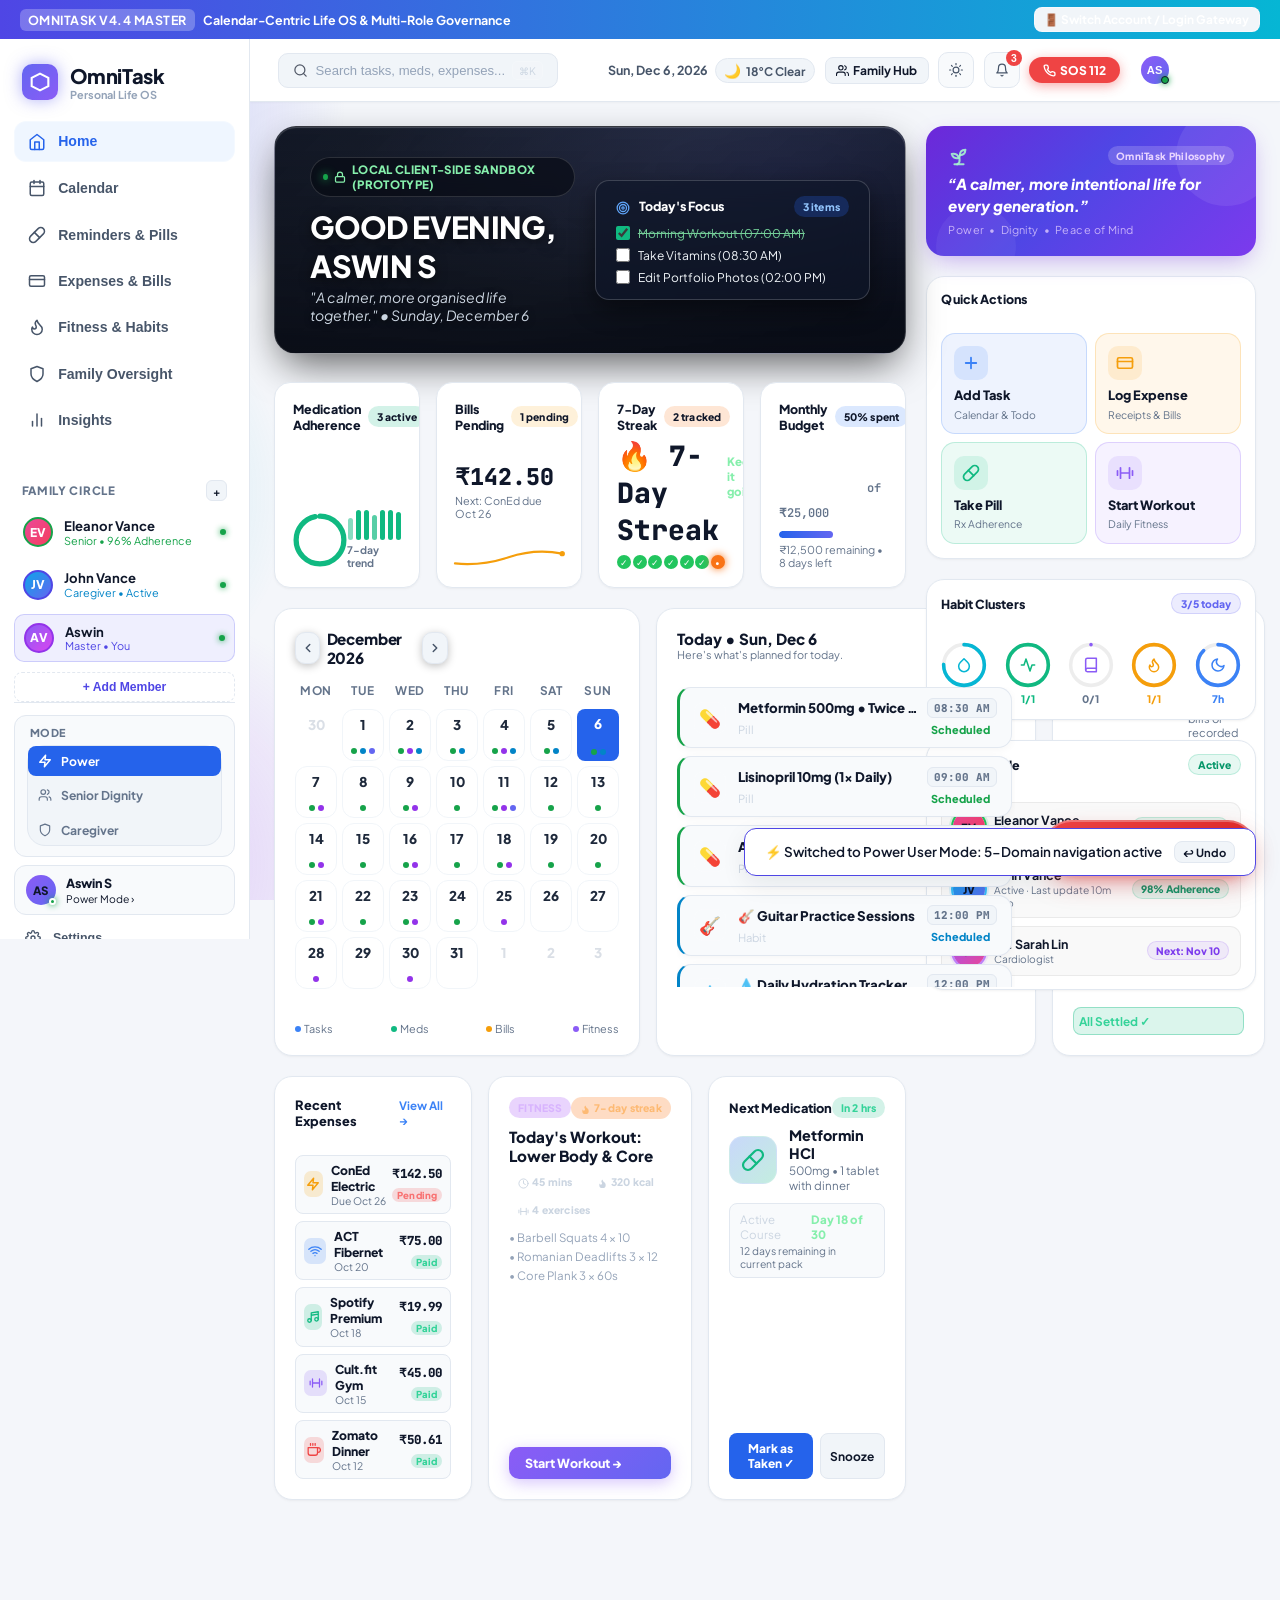
==== commit f9c90127: "feat(pills): polish medication regimen card - gradient bg, slot icon glows, shimmer progress bar, en" ====
--- a/index.html
+++ b/index.html
@@ -3647,14 +3647,14 @@
        MODERN PILL REGIMEN CARD (SLOT PILLBOX & COURSE ENGINE)
        ========================================================================== */
     .pill-regimen-card {
-      background: #0b1325 !important;
-      border: 1.5px solid rgba(255, 255, 255, 0.08) !important;
+      background: linear-gradient(145deg, #0d1a2d 0%, #0a1220 100%) !important;
+      border: 1.5px solid rgba(255, 255, 255, 0.09) !important;
       border-radius: 22px !important;
       padding: 1.5rem !important;
       display: flex !important;
       flex-direction: column !important;
       gap: 1.25rem !important;
-      box-shadow: 0 16px 36px -8px rgba(0, 0, 0, 0.5) !important;
+      box-shadow: 0 20px 50px -10px rgba(0, 0, 0, 0.6), inset 0 1px 0 rgba(255,255,255,0.05) !important;
       position: relative !important;
       transition: all 0.25s ease !important;
     }
@@ -3910,10 +3910,25 @@
       display: flex;
       align-items: center;
       justify-content: center;
-      width: 36px;
-      height: 36px;
-      border-radius: 10px;
+      width: 40px;
+      height: 40px;
+      border-radius: 11px;
       flex-shrink: 0;
+      background: rgba(255,255,255,0.05);
+    }
+    /* Morning slot: green glow icon bg */
+    .regimen-slot-card.morning-active .slot-icon-wrap {
+      background: rgba(16, 185, 129, 0.15);
+    }
+    html[data-theme="light"] .regimen-slot-card.morning-active .slot-icon-wrap {
+      background: rgba(16, 185, 129, 0.12);
+    }
+    /* Evening slot: blue glow icon bg */
+    .regimen-slot-card.evening-due .slot-icon-wrap {
+      background: rgba(56, 189, 248, 0.14);
+    }
+    html[data-theme="light"] .regimen-slot-card.evening-due .slot-icon-wrap {
+      background: rgba(2, 132, 199, 0.1);
     }
     .slot-title {
       font-size: 1.05rem;
@@ -4028,10 +4043,24 @@
     }
     .regimen-progress-fill {
       height: 100%;
-      background: linear-gradient(90deg, #10b981 0%, #34d399 100%);
+      background: linear-gradient(90deg, #059669 0%, #10b981 50%, #34d399 100%);
       border-radius: 9999px;
-      box-shadow: 0 0 14px rgba(16, 185, 129, 0.55);
-      transition: width 0.3s ease;
+      box-shadow: 0 0 16px rgba(16, 185, 129, 0.6);
+      transition: width 0.5s cubic-bezier(0.4,0,0.2,1);
+      position: relative;
+      overflow: hidden;
+    }
+    .regimen-progress-fill::after {
+      content: '';
+      position: absolute;
+      top: 0; left: -100%; right: 0; bottom: 0;
+      background: linear-gradient(90deg, transparent 0%, rgba(255,255,255,0.3) 50%, transparent 100%);
+      animation: shimmerBar 2.5s infinite ease-in-out;
+      border-radius: 9999px;
+    }
+    @keyframes shimmerBar {
+      0% { left: -100%; }
+      100% { left: 100%; }
     }
 
     /* Bottom Action CTA Bar */
@@ -4051,25 +4080,26 @@
     }
     .regimen-btn-primary {
       flex: 1;
-      background: linear-gradient(90deg, #10b981 0%, #059669 100%);
+      background: linear-gradient(90deg, #10b981 0%, #059669 60%, #047857 100%);
       color: #ffffff;
-      border-radius: 12px;
-      padding: 0.85rem 1.5rem;
-      font-size: 1rem;
+      border-radius: 14px;
+      padding: 0.95rem 1.5rem;
+      font-size: 1.02rem;
       font-weight: 800;
       border: none;
       cursor: pointer;
       display: flex;
       align-items: center;
       justify-content: center;
-      gap: 8px;
-      box-shadow: 0 4px 16px rgba(16, 185, 129, 0.35);
+      gap: 10px;
+      box-shadow: 0 4px 20px rgba(16, 185, 129, 0.45), 0 0 0 1px rgba(16,185,129,0.2);
       transition: transform 0.15s ease, box-shadow 0.15s ease;
       font-family: inherit;
+      letter-spacing: 0.01em;
     }
     .regimen-btn-primary:hover {
-      transform: translateY(-1px);
-      box-shadow: 0 6px 20px rgba(16, 185, 129, 0.45);
+      transform: translateY(-2px);
+      box-shadow: 0 8px 28px rgba(16, 185, 129, 0.55), 0 0 0 1px rgba(16,185,129,0.3);
     }
     .regimen-btn-primary:active {
       transform: translateY(1px);
@@ -4994,151 +5024,208 @@
           <!-- ==================== RIGHT COLUMN ==================== -->
           <div class="dashboard-right-col">
 
-            <!-- 1. Botanical Aesthetic Quote Card -->
-            <div class="botanical-quote-card" style="background: linear-gradient(180deg, rgba(15, 23, 42, 0.35) 0%, rgba(15, 23, 42, 0.90) 100%), url('https://images.unsplash.com/photo-1512917774080-9991f1c4c750?auto=format&fit=crop&w=800&q=80') center/cover no-repeat; border:1px solid rgba(255,255,255,0.12); border-radius:18px; padding:1.25rem 1.4rem; min-height:140px; display:flex; flex-direction:column; justify-content:space-between; box-shadow:0 12px 30px -8px rgba(0,0,0,0.5);">
-              <div style="display:flex; justify-content:space-between; align-items:flex-start;">
-                <svg width="24" height="24" viewBox="0 0 24 24" fill="none" stroke="#4ade80" stroke-width="2.2" stroke-linecap="round" stroke-linejoin="round" style="display:block;"><path d="M7 20h10"/><path d="M10 20c5.5-2.5.8-6.4 3-10"/><path d="M9.5 9.4c1.1.8 1.8 2.2 2.3 3.7-2 .4-3.5.4-4.8-.3-1.2-.6-2.3-1.9-3-4.2 2.8-.5 4.4.1 5.5.8z"/><path d="M14.1 6a7 7 0 0 0-1.1 4c1.9-.1 3.3-.6 4.3-1.4 1-1 1.6-2.3 1.7-4.6-2.7.1-4 1-4.9 2z"/></svg>
-                <span class="pill-badge" style="background:rgba(255,255,255,0.12); backdrop-filter:blur(10px); color:#e2e8f0; font-size:0.62rem; font-weight:800;">OmniTask Philosophy</span>
-              </div>
-              <div>
-                <p style="font-size:0.92rem; font-weight:800; color:#ffffff; font-style:italic; line-height:1.4; margin:0; text-shadow:0 2px 10px rgba(0,0,0,0.8);">
+            <!-- 1. OmniTask Philosophy Card — purple/blue gradient, light-mode friendly -->
+            <div class="botanical-quote-card" style="
+              background: linear-gradient(135deg, #6d28d9 0%, #4f46e5 45%, #7c3aed 100%);
+              border:none;
+              border-radius:18px;
+              padding:1.25rem 1.4rem;
+              min-height:130px;
+              display:flex;
+              flex-direction:column;
+              justify-content:space-between;
+              box-shadow:0 8px 24px -6px rgba(109,40,217,0.4);
+              position:relative;
+              overflow:hidden;">
+              <!-- Soft decorative orb -->
+              <div style="position:absolute;top:-20px;right:-20px;width:100px;height:100px;background:rgba(255,255,255,0.08);border-radius:50%;pointer-events:none;"></div>
+              <div style="position:absolute;bottom:-30px;left:10px;width:80px;height:80px;background:rgba(255,255,255,0.05);border-radius:50%;pointer-events:none;"></div>
+              <div style="display:flex; justify-content:space-between; align-items:flex-start; position:relative; z-index:1;">
+                <svg width="22" height="22" viewBox="0 0 24 24" fill="none" stroke="rgba(167,243,208,0.9)" stroke-width="2.2" stroke-linecap="round" stroke-linejoin="round"><path d="M7 20h10"/><path d="M10 20c5.5-2.5.8-6.4 3-10"/><path d="M9.5 9.4c1.1.8 1.8 2.2 2.3 3.7-2 .4-3.5.4-4.8-.3-1.2-.6-2.3-1.9-3-4.2 2.8-.5 4.4.1 5.5.8z"/><path d="M14.1 6a7 7 0 0 0-1.1 4c1.9-.1 3.3-.6 4.3-1.4 1-1 1.6-2.3 1.7-4.6-2.7.1-4 1-4.9 2z"/></svg>
+                <span style="background:rgba(255,255,255,0.18);backdrop-filter:blur(8px);color:#e9d5ff;font-size:0.62rem;font-weight:800;padding:0.2rem 0.5rem;border-radius:20px;letter-spacing:0.03em;">OmniTask Philosophy</span>
+              </div>
+              <div style="position:relative;z-index:1;">
+                <p style="font-size:0.95rem;font-weight:800;color:#ffffff;font-style:italic;line-height:1.45;margin:0 0 6px;">
                   &ldquo;A calmer, more intentional life for every generation.&rdquo;
                 </p>
-                <div style="font-size:0.68rem; color:#94a3b8; margin-top:4px;">Power &bull; Dignity &bull; Peace of Mind</div>
-              </div>
-            </div>
-
-            <!-- 2. Quick Actions (2x2 Gradient Tiles) -->
-            <div class="panel-box">
-              <div style="font-size:0.8rem; font-weight:800; color:var(--text); margin-bottom:0.65rem;">Quick Actions</div>
-              <div style="display:grid; grid-template-columns:1fr 1fr; gap:0.55rem;">
-                <div class="quick-action-tile" onclick="openQuickAddModal('task')" style="background:linear-gradient(135deg, rgba(37,99,235,0.35), rgba(29,78,216,0.18)); border:1px solid rgba(59,130,246,0.35); border-radius:12px; padding:0.75rem; cursor:pointer; transition:all 0.15s ease;">
-                  <svg width="22" height="22" viewBox="0 0 24 24" fill="none" stroke="#60a5fa" stroke-width="2.3" stroke-linecap="round" stroke-linejoin="round" style="display:block; margin-bottom:0.25rem;"><line x1="12" y1="5" x2="12" y2="19"></line><line x1="5" y1="12" x2="19" y2="12"></line></svg>
-                  <div style="font-size:0.78rem; font-weight:800; color:#ffffff; margin-top:0.35rem;">+ Add Task</div>
-                  <div style="font-size:0.62rem; color:var(--text-muted);">Calendar &amp; Todo</div>
+                <div style="font-size:0.68rem;color:rgba(233,213,255,0.75);letter-spacing:0.04em;">Power &nbsp;&bull;&nbsp; Dignity &nbsp;&bull;&nbsp; Peace of Mind</div>
+              </div>
+            </div>
+
+            <!-- 2. Quick Actions — clean tinted tiles that work in both themes -->
+            <div class="panel-box" style="padding:0.85rem 0.9rem;">
+              <div style="font-size:0.78rem;font-weight:800;color:var(--text);margin-bottom:0.6rem;letter-spacing:0.01em;">Quick Actions</div>
+              <div style="display:grid;grid-template-columns:1fr 1fr;gap:0.5rem;">
+                <!-- Add Task -->
+                <div class="quick-action-tile" onclick="openQuickAddModal('task')" style="
+                  background:var(--qa-blue-bg, rgba(37,99,235,0.08));
+                  border:1.5px solid var(--qa-blue-border, rgba(59,130,246,0.22));
+                  border-radius:14px;padding:0.8rem 0.75rem;cursor:pointer;transition:transform 0.15s,box-shadow 0.15s;
+                  display:flex;flex-direction:column;gap:0.3rem;">
+                  <div style="width:34px;height:34px;border-radius:10px;background:rgba(59,130,246,0.14);display:flex;align-items:center;justify-content:center;margin-bottom:0.1rem;">
+                    <svg width="18" height="18" viewBox="0 0 24 24" fill="none" stroke="#3b82f6" stroke-width="2.4" stroke-linecap="round" stroke-linejoin="round"><line x1="12" y1="5" x2="12" y2="19"/><line x1="5" y1="12" x2="19" y2="12"/></svg>
+                  </div>
+                  <div style="font-size:0.8rem;font-weight:800;color:var(--text);">Add Task</div>
+                  <div style="font-size:0.65rem;color:var(--text-muted);">Calendar &amp; Todo</div>
                 </div>
-                <div class="quick-action-tile" onclick="openQuickAddModal('expense')" style="background:linear-gradient(135deg, rgba(245,158,11,0.35), rgba(217,119,6,0.18)); border:1px solid rgba(245,158,11,0.35); border-radius:12px; padding:0.75rem; cursor:pointer; transition:all 0.15s ease;">
-                  <svg width="22" height="22" viewBox="0 0 24 24" fill="none" stroke="#fbbf24" stroke-width="2.2" stroke-linecap="round" stroke-linejoin="round" style="display:block; margin-bottom:0.25rem;"><rect width="20" height="14" x="2" y="5" rx="2"></rect><line x1="2" y1="10" x2="22" y2="10"></line></svg>
-                  <div style="font-size:0.78rem; font-weight:800; color:#ffffff; margin-top:0.35rem;">Log Expense</div>
-                  <div style="font-size:0.62rem; color:var(--text-muted);">Receipts &amp; Bills</div>
+                <!-- Log Expense -->
+                <div class="quick-action-tile" onclick="openQuickAddModal('expense')" style="
+                  background:var(--qa-amber-bg, rgba(245,158,11,0.08));
+                  border:1.5px solid var(--qa-amber-border, rgba(245,158,11,0.22));
+                  border-radius:14px;padding:0.8rem 0.75rem;cursor:pointer;transition:transform 0.15s,box-shadow 0.15s;
+                  display:flex;flex-direction:column;gap:0.3rem;">
+                  <div style="width:34px;height:34px;border-radius:10px;background:rgba(245,158,11,0.13);display:flex;align-items:center;justify-content:center;margin-bottom:0.1rem;">
+                    <svg width="18" height="18" viewBox="0 0 24 24" fill="none" stroke="#f59e0b" stroke-width="2.3" stroke-linecap="round" stroke-linejoin="round"><rect width="20" height="14" x="2" y="5" rx="2"/><line x1="2" y1="10" x2="22" y2="10"/></svg>
+                  </div>
+                  <div style="font-size:0.8rem;font-weight:800;color:var(--text);">Log Expense</div>
+                  <div style="font-size:0.65rem;color:var(--text-muted);">Receipts &amp; Bills</div>
                 </div>
-                <div class="quick-action-tile" onclick="openQuickAddModal('pill')" style="background:linear-gradient(135deg, rgba(16,185,129,0.35), rgba(5,150,105,0.18)); border:1px solid rgba(16,185,129,0.35); border-radius:12px; padding:0.75rem; cursor:pointer; transition:all 0.15s ease;">
-                  <svg width="22" height="22" viewBox="0 0 24 24" fill="none" stroke="#34d399" stroke-width="2.2" stroke-linecap="round" stroke-linejoin="round" style="display:block; margin-bottom:0.25rem;"><path d="m10.5 20.5 10-10a4.95 4.95 0 1 0-7-7l-10 10a4.95 4.95 0 1 0 7 7Z"></path><path d="m8.5 8.5 7 7"></path></svg>
-                  <div style="font-size:0.78rem; font-weight:800; color:#ffffff; margin-top:0.35rem;">Take Pill</div>
-                  <div style="font-size:0.62rem; color:var(--text-muted);">Rx Adherence</div>
+                <!-- Take Pill -->
+                <div class="quick-action-tile" onclick="openQuickAddModal('pill')" style="
+                  background:var(--qa-green-bg, rgba(16,185,129,0.08));
+                  border:1.5px solid var(--qa-green-border, rgba(16,185,129,0.22));
+                  border-radius:14px;padding:0.8rem 0.75rem;cursor:pointer;transition:transform 0.15s,box-shadow 0.15s;
+                  display:flex;flex-direction:column;gap:0.3rem;">
+                  <div style="width:34px;height:34px;border-radius:10px;background:rgba(16,185,129,0.12);display:flex;align-items:center;justify-content:center;margin-bottom:0.1rem;">
+                    <svg width="18" height="18" viewBox="0 0 24 24" fill="none" stroke="#10b981" stroke-width="2.3" stroke-linecap="round" stroke-linejoin="round"><path d="m10.5 20.5 10-10a4.95 4.95 0 1 0-7-7l-10 10a4.95 4.95 0 1 0 7 7Z"/><path d="m8.5 8.5 7 7"/></svg>
+                  </div>
+                  <div style="font-size:0.8rem;font-weight:800;color:var(--text);">Take Pill</div>
+                  <div style="font-size:0.65rem;color:var(--text-muted);">Rx Adherence</div>
                 </div>
-                <div class="quick-action-tile" onclick="openQuickAddModal('fitness')" style="background:linear-gradient(135deg, rgba(139,92,246,0.35), rgba(99,102,241,0.18)); border:1px solid rgba(139,92,246,0.35); border-radius:12px; padding:0.75rem; cursor:pointer; transition:all 0.15s ease;">
-                  <svg width="22" height="22" viewBox="0 0 24 24" fill="none" stroke="#c084fc" stroke-width="2.2" stroke-linecap="round" stroke-linejoin="round" style="display:block; margin-bottom:0.25rem;"><path d="M6 5v14M18 5v14M2 9v6M22 9v6M6 12h12"></path></svg>
-                  <div style="font-size:0.78rem; font-weight:800; color:#ffffff; margin-top:0.35rem;">Start Workout</div>
-                  <div style="font-size:0.62rem; color:var(--text-muted);">Daily Fitness</div>
+                <!-- Start Workout -->
+                <div class="quick-action-tile" onclick="openQuickAddModal('fitness')" style="
+                  background:var(--qa-purple-bg, rgba(139,92,246,0.08));
+                  border:1.5px solid var(--qa-purple-border, rgba(139,92,246,0.22));
+                  border-radius:14px;padding:0.8rem 0.75rem;cursor:pointer;transition:transform 0.15s,box-shadow 0.15s;
+                  display:flex;flex-direction:column;gap:0.3rem;">
+                  <div style="width:34px;height:34px;border-radius:10px;background:rgba(139,92,246,0.12);display:flex;align-items:center;justify-content:center;margin-bottom:0.1rem;">
+                    <svg width="18" height="18" viewBox="0 0 24 24" fill="none" stroke="#8b5cf6" stroke-width="2.3" stroke-linecap="round" stroke-linejoin="round"><path d="M6 5v14M18 5v14M2 9v6M22 9v6M6 12h12"/></svg>
+                  </div>
+                  <div style="font-size:0.8rem;font-weight:800;color:var(--text);">Start Workout</div>
+                  <div style="font-size:0.65rem;color:var(--text-muted);">Daily Fitness</div>
                 </div>
               </div>
             </div>
 
-            <!-- 3. Habit Clusters (3/5 today) -->
-            <div class="panel-box">
-              <div style="display:flex; justify-content:space-between; align-items:center; margin-bottom:0.75rem;">
-                <span style="font-size:0.8rem; font-weight:800; color:var(--text);">Habit Clusters</span>
-                <span class="pill-badge" style="background:rgba(99,102,241,0.2); color:#a5b4fc; font-size:0.65rem; font-weight:800;">3/5 today</span>
-              </div>
-              <div style="display:flex; align-items:center; justify-content:space-between; gap:0.25rem;">
+            <!-- 3. Habit Clusters -->
+            <div class="panel-box" style="padding:0.85rem 0.9rem;">
+              <div style="display:flex;justify-content:space-between;align-items:center;margin-bottom:0.75rem;">
+                <span style="font-size:0.78rem;font-weight:800;color:var(--text);">Habit Clusters</span>
+                <span style="background:rgba(99,102,241,0.12);color:#6366f1;font-size:0.65rem;font-weight:800;padding:0.18rem 0.55rem;border-radius:20px;border:1px solid rgba(99,102,241,0.2);">3/5 today</span>
+              </div>
+              <div style="display:flex;align-items:center;justify-content:space-between;gap:0.2rem;">
                 <!-- Water 3/4 (75%) -->
-                <div onclick="incrementHabit(0)" style="display:flex; flex-direction:column; align-items:center; cursor:pointer;" title="Water: 3/4 (Click to log)">
-                  <div style="position:relative; width:44px; height:44px; display:flex; align-items:center; justify-content:center;">
-                    <svg width="44" height="44" viewBox="0 0 36 36">
-                      <path d="M18 2.0845 a 15.9155 15.9155 0 0 1 0 31.831 a 15.9155 15.9155 0 0 1 0 -31.831" fill="none" stroke="rgba(255,255,255,0.08)" stroke-width="3"/>
-                      <path d="M18 2.0845 a 15.9155 15.9155 0 0 1 0 31.831 a 15.9155 15.9155 0 0 1 0 -31.831" fill="none" stroke="#06b6d4" stroke-width="3" stroke-dasharray="75, 100" stroke-linecap="round"/>
+                <div onclick="incrementHabit(0)" style="display:flex;flex-direction:column;align-items:center;cursor:pointer;gap:4px;" title="Water: 3/4">
+                  <div style="position:relative;width:46px;height:46px;display:flex;align-items:center;justify-content:center;">
+                    <svg width="46" height="46" viewBox="0 0 36 36" style="transform:rotate(-90deg);">
+                      <circle cx="18" cy="18" r="15.9155" fill="none" stroke="var(--habit-track,rgba(0,0,0,0.07))" stroke-width="2.8"/>
+                      <circle cx="18" cy="18" r="15.9155" fill="none" stroke="#06b6d4" stroke-width="2.8" stroke-dasharray="75 100" stroke-linecap="round"/>
                     </svg>
-                    <svg width="17" height="17" viewBox="0 0 24 24" fill="none" stroke="#06b6d4" stroke-width="2.2" stroke-linecap="round" stroke-linejoin="round" style="position:absolute;"><path d="M12 2.69l5.66 5.66a8 8 0 1 1-11.31 0z"/></svg>
+                    <svg width="16" height="16" viewBox="0 0 24 24" fill="none" stroke="#06b6d4" stroke-width="2.3" stroke-linecap="round" stroke-linejoin="round" style="position:absolute;"><path d="M12 2.69l5.66 5.66a8 8 0 1 1-11.31 0z"/></svg>
                   </div>
-                  <span style="font-size:0.62rem; font-weight:800; color:#06b6d4; margin-top:3px;">3/4</span>
+                  <span style="font-size:0.65rem;font-weight:800;color:#06b6d4;">3/4</span>
                 </div>
                 <!-- Exercise 1/1 (100%) -->
-                <div onclick="incrementHabit(1)" style="display:flex; flex-direction:column; align-items:center; cursor:pointer;" title="Exercise: 1/1 (Completed)">
-                  <div style="position:relative; width:44px; height:44px; display:flex; align-items:center; justify-content:center;">
-                    <svg width="44" height="44" viewBox="0 0 36 36">
-                      <path d="M18 2.0845 a 15.9155 15.9155 0 0 1 0 31.831 a 15.9155 15.9155 0 0 1 0 -31.831" fill="none" stroke="rgba(255,255,255,0.08)" stroke-width="3"/>
-                      <path d="M18 2.0845 a 15.9155 15.9155 0 0 1 0 31.831 a 15.9155 15.9155 0 0 1 0 -31.831" fill="none" stroke="#10b981" stroke-width="3" stroke-dasharray="100, 100" stroke-linecap="round"/>
+                <div onclick="incrementHabit(1)" style="display:flex;flex-direction:column;align-items:center;cursor:pointer;gap:4px;" title="Exercise: 1/1">
+                  <div style="position:relative;width:46px;height:46px;display:flex;align-items:center;justify-content:center;">
+                    <svg width="46" height="46" viewBox="0 0 36 36" style="transform:rotate(-90deg);">
+                      <circle cx="18" cy="18" r="15.9155" fill="none" stroke="var(--habit-track,rgba(0,0,0,0.07))" stroke-width="2.8"/>
+                      <circle cx="18" cy="18" r="15.9155" fill="none" stroke="#10b981" stroke-width="2.8" stroke-dasharray="100 100" stroke-linecap="round"/>
                     </svg>
-                    <svg width="17" height="17" viewBox="0 0 24 24" fill="none" stroke="#10b981" stroke-width="2.2" stroke-linecap="round" stroke-linejoin="round" style="position:absolute;"><path d="M22 12h-4l-3 9L9 3l-3 9H2"/></svg>
+                    <svg width="16" height="16" viewBox="0 0 24 24" fill="none" stroke="#10b981" stroke-width="2.3" stroke-linecap="round" stroke-linejoin="round" style="position:absolute;"><path d="M22 12h-4l-3 9L9 3l-3 9H2"/></svg>
                   </div>
-                  <span style="font-size:0.62rem; font-weight:800; color:#10b981; margin-top:3px;">1/1</span>
+                  <span style="font-size:0.65rem;font-weight:800;color:#10b981;">1/1</span>
                 </div>
                 <!-- Reading 0/1 (0%) -->
-                <div onclick="incrementHabit(2)" style="display:flex; flex-direction:column; align-items:center; cursor:pointer;" title="Reading: 0/1 (Click to log)">
-                  <div style="position:relative; width:44px; height:44px; display:flex; align-items:center; justify-content:center;">
-                    <svg width="44" height="44" viewBox="0 0 36 36">
-                      <path d="M18 2.0845 a 15.9155 15.9155 0 0 1 0 31.831 a 15.9155 15.9155 0 0 1 0 -31.831" fill="none" stroke="rgba(255,255,255,0.08)" stroke-width="3"/>
-                      <path d="M18 2.0845 a 15.9155 15.9155 0 0 1 0 31.831 a 15.9155 15.9155 0 0 1 0 -31.831" fill="none" stroke="#8b5cf6" stroke-width="3" stroke-dasharray="0, 100" stroke-linecap="round"/>
+                <div onclick="incrementHabit(2)" style="display:flex;flex-direction:column;align-items:center;cursor:pointer;gap:4px;" title="Reading: 0/1">
+                  <div style="position:relative;width:46px;height:46px;display:flex;align-items:center;justify-content:center;">
+                    <svg width="46" height="46" viewBox="0 0 36 36" style="transform:rotate(-90deg);">
+                      <circle cx="18" cy="18" r="15.9155" fill="none" stroke="var(--habit-track,rgba(0,0,0,0.07))" stroke-width="2.8"/>
+                      <circle cx="18" cy="18" r="15.9155" fill="none" stroke="#8b5cf6" stroke-width="2.8" stroke-dasharray="0 100" stroke-linecap="round"/>
                     </svg>
-                    <svg width="17" height="17" viewBox="0 0 24 24" fill="none" stroke="#8b5cf6" stroke-width="2.2" stroke-linecap="round" stroke-linejoin="round" style="position:absolute;"><path d="M4 19.5A2.5 2.5 0 0 1 6.5 17H20"/><path d="M6.5 2H20v20H6.5A2.5 2.5 0 0 1 4 19.5v-15A2.5 2.5 0 0 1 6.5 2z"/></svg>
+                    <svg width="16" height="16" viewBox="0 0 24 24" fill="none" stroke="#8b5cf6" stroke-width="2.3" stroke-linecap="round" stroke-linejoin="round" style="position:absolute;"><path d="M4 19.5A2.5 2.5 0 0 1 6.5 17H20"/><path d="M6.5 2H20v20H6.5A2.5 2.5 0 0 1 4 19.5v-15A2.5 2.5 0 0 1 6.5 2z"/></svg>
                   </div>
-                  <span style="font-size:0.62rem; font-weight:800; color:var(--text-muted); margin-top:3px;">0/1</span>
+                  <span style="font-size:0.65rem;font-weight:800;color:var(--text-muted);">0/1</span>
                 </div>
                 <!-- No Smoke 1/1 (100%) -->
-                <div onclick="incrementHabit(3)" style="display:flex; flex-direction:column; align-items:center; cursor:pointer;" title="No Smoke: 1/1 (Completed)">
-                  <div style="position:relative; width:44px; height:44px; display:flex; align-items:center; justify-content:center;">
-                    <svg width="44" height="44" viewBox="0 0 36 36">
-                      <path d="M18 2.0845 a 15.9155 15.9155 0 0 1 0 31.831 a 15.9155 15.9155 0 0 1 0 -31.831" fill="none" stroke="rgba(255,255,255,0.08)" stroke-width="3"/>
-                      <path d="M18 2.0845 a 15.9155 15.9155 0 0 1 0 31.831 a 15.9155 15.9155 0 0 1 0 -31.831" fill="none" stroke="#f59e0b" stroke-width="3" stroke-dasharray="100, 100" stroke-linecap="round"/>
+                <div onclick="incrementHabit(3)" style="display:flex;flex-direction:column;align-items:center;cursor:pointer;gap:4px;" title="No Smoke: 1/1">
+                  <div style="position:relative;width:46px;height:46px;display:flex;align-items:center;justify-content:center;">
+                    <svg width="46" height="46" viewBox="0 0 36 36" style="transform:rotate(-90deg);">
+                      <circle cx="18" cy="18" r="15.9155" fill="none" stroke="var(--habit-track,rgba(0,0,0,0.07))" stroke-width="2.8"/>
+                      <circle cx="18" cy="18" r="15.9155" fill="none" stroke="#f59e0b" stroke-width="2.8" stroke-dasharray="100 100" stroke-linecap="round"/>
                     </svg>
-                    <svg width="17" height="17" viewBox="0 0 24 24" fill="none" stroke="#f59e0b" stroke-width="2.2" stroke-linecap="round" stroke-linejoin="round" style="position:absolute;"><path d="M8.5 14.5A2.5 2.5 0 0 0 11 12c0-1.38-.5-2-1-3-1.072-2.143-.224-4.054 2-6 .5 2.5 2 4.9 4 6.5 2 1.6 3 3.5 3 5.5a7 7 0 1 1-14 0c0-1.153.433-2.294 1-3a2.5 2.5 0 0 0 2.5 2.5z"/></svg>
+                    <svg width="16" height="16" viewBox="0 0 24 24" fill="none" stroke="#f59e0b" stroke-width="2.3" stroke-linecap="round" stroke-linejoin="round" style="position:absolute;"><path d="M8.5 14.5A2.5 2.5 0 0 0 11 12c0-1.38-.5-2-1-3-1.072-2.143-.224-4.054 2-6 .5 2.5 2 4.9 4 6.5 2 1.6 3 3.5 3 5.5a7 7 0 1 1-14 0c0-1.153.433-2.294 1-3a2.5 2.5 0 0 0 2.5 2.5z"/></svg>
                   </div>
-                  <span style="font-size:0.62rem; font-weight:800; color:#f59e0b; margin-top:3px;">1/1</span>
+                  <span style="font-size:0.65rem;font-weight:800;color:#f59e0b;">1/1</span>
                 </div>
                 <!-- Sleep 7h (87%) -->
-                <div onclick="showToast('Sleep logged: 7.5 hours uninterrupted.')" style="display:flex; flex-direction:column; align-items:center; cursor:pointer;" title="Sleep: 7h logged">
-                  <div style="position:relative; width:44px; height:44px; display:flex; align-items:center; justify-content:center;">
-                    <svg width="44" height="44" viewBox="0 0 36 36">
-                      <path d="M18 2.0845 a 15.9155 15.9155 0 0 1 0 31.831 a 15.9155 15.9155 0 0 1 0 -31.831" fill="none" stroke="rgba(255,255,255,0.08)" stroke-width="3"/>
-                      <path d="M18 2.0845 a 15.9155 15.9155 0 0 1 0 31.831 a 15.9155 15.9155 0 0 1 0 -31.831" fill="none" stroke="#3b82f6" stroke-width="3" stroke-dasharray="87, 100" stroke-linecap="round"/>
+                <div onclick="showToast('Sleep logged: 7h tonight.')" style="display:flex;flex-direction:column;align-items:center;cursor:pointer;gap:4px;" title="Sleep: 7h">
+                  <div style="position:relative;width:46px;height:46px;display:flex;align-items:center;justify-content:center;">
+                    <svg width="46" height="46" viewBox="0 0 36 36" style="transform:rotate(-90deg);">
+                      <circle cx="18" cy="18" r="15.9155" fill="none" stroke="var(--habit-track,rgba(0,0,0,0.07))" stroke-width="2.8"/>
+                      <circle cx="18" cy="18" r="15.9155" fill="none" stroke="#3b82f6" stroke-width="2.8" stroke-dasharray="87 100" stroke-linecap="round"/>
                     </svg>
-                    <svg width="17" height="17" viewBox="0 0 24 24" fill="none" stroke="#3b82f6" stroke-width="2.2" stroke-linecap="round" stroke-linejoin="round" style="position:absolute;"><path d="M21 12.79A9 9 0 1 1 11.21 3 7 7 0 0 0 21 12.79z"/></svg>
+                    <svg width="16" height="16" viewBox="0 0 24 24" fill="none" stroke="#3b82f6" stroke-width="2.3" stroke-linecap="round" stroke-linejoin="round" style="position:absolute;"><path d="M21 12.79A9 9 0 1 1 11.21 3 7 7 0 0 0 21 12.79z"/></svg>
                   </div>
-                  <span style="font-size:0.62rem; font-weight:800; color:#3b82f6; margin-top:3px;">7h</span>
+                  <span style="font-size:0.65rem;font-weight:800;color:#3b82f6;">7h</span>
                 </div>
               </div>
             </div>
 
-            <!-- 4. Family Oversight Circle -->
-            <div class="panel-box">
-              <div style="display:flex; justify-content:space-between; align-items:center; margin-bottom:0.65rem;">
-                <span style="font-size:0.8rem; font-weight:800; color:var(--text);">Family Circle</span>
-                <span class="pill-badge" style="background:rgba(16,185,129,0.18); color:#34d399; font-size:0.65rem; font-weight:800;">Active</span>
-              </div>
-              <div style="display:flex; flex-direction:column; gap:0.55rem;">
+            <!-- 4. Family Circle -->
+            <div class="panel-box" style="padding:0.85rem 0.9rem;">
+              <div style="display:flex;justify-content:space-between;align-items:center;margin-bottom:0.7rem;">
+                <span style="font-size:0.78rem;font-weight:800;color:var(--text);">Family Circle</span>
+                <span style="background:rgba(16,185,129,0.1);color:#059669;font-size:0.65rem;font-weight:800;padding:0.18rem 0.55rem;border-radius:20px;border:1px solid rgba(16,185,129,0.2);">Active</span>
+              </div>
+              <div style="display:flex;flex-direction:column;gap:0.45rem;">
                 <!-- Eleanor Vance -->
-                <div onclick="switchPrimaryTab('oversight')" style="display:flex; align-items:center; justify-content:space-between; padding:0.45rem 0.6rem; background:rgba(255,255,255,0.02); border-radius:10px; border:1px solid rgba(255,255,255,0.05); cursor:pointer;">
-                  <div style="display:flex; align-items:center; gap:0.55rem;">
-                    <div style="width:30px; height:30px; border-radius:50%; background:linear-gradient(135deg, #ec4899, #f43f5e); color:#fff; display:flex; align-items:center; justify-content:center; font-weight:900; font-size:0.72rem; border:2px solid #22c55e;" id="scenicChipSeniorAvatar">EV</div>
+                <div onclick="switchPrimaryTab('oversight')" style="
+                  display:flex;align-items:center;justify-content:space-between;
+                  padding:0.5rem 0.65rem;
+                  background:var(--family-row-bg, rgba(0,0,0,0.025));
+                  border:1px solid var(--family-row-border, rgba(0,0,0,0.06));
+                  border-radius:11px;cursor:pointer;transition:background 0.15s;">
+                  <div style="display:flex;align-items:center;gap:0.6rem;">
+                    <div style="width:32px;height:32px;border-radius:50%;background:linear-gradient(135deg,#ec4899,#f43f5e);color:#fff;display:flex;align-items:center;justify-content:center;font-weight:900;font-size:0.7rem;flex-shrink:0;box-shadow:0 0 0 2px #22c55e,0 0 0 4px rgba(34,197,94,0.15);" id="scenicChipSeniorAvatar">EV</div>
                     <div>
-                      <div style="font-size:0.78rem; font-weight:800; color:#ffffff;" id="scenicChipSeniorName">Eleanor Vance</div>
-                      <div style="font-size:0.65rem; color:#86efac;">Resting at home</div>
+                      <div style="font-size:0.78rem;font-weight:700;color:var(--text);line-height:1.2;" id="scenicChipSeniorName">Eleanor Vance</div>
+                      <div style="font-size:0.64rem;color:#16a34a;font-weight:600;">Resting at home</div>
                     </div>
                   </div>
-                  <span class="pill-badge" style="background:rgba(16,185,129,0.18); color:#34d399; font-size:0.65rem; font-weight:800;">96% Adherence</span>
+                  <span style="background:rgba(16,185,129,0.1);color:#059669;font-size:0.64rem;font-weight:800;padding:0.15rem 0.5rem;border-radius:20px;border:1px solid rgba(16,185,129,0.18);white-space:nowrap;">96% Adherence</span>
                 </div>
-                <!-- John Carter -->
-                <div onclick="switchPrimaryTab('oversight')" style="display:flex; align-items:center; justify-content:space-between; padding:0.45rem 0.6rem; background:rgba(255,255,255,0.02); border-radius:10px; border:1px solid rgba(255,255,255,0.05); cursor:pointer;">
-                  <div style="display:flex; align-items:center; gap:0.55rem;">
-                    <div style="width:30px; height:30px; border-radius:50%; background:linear-gradient(135deg, #0ea5e9, #6366f1); color:#fff; display:flex; align-items:center; justify-content:center; font-weight:900; font-size:0.72rem; border:2px solid #38bdf8;">JC</div>
+                <!-- John Vance -->
+                <div onclick="switchPrimaryTab('oversight')" style="
+                  display:flex;align-items:center;justify-content:space-between;
+                  padding:0.5rem 0.65rem;
+                  background:var(--family-row-bg, rgba(0,0,0,0.025));
+                  border:1px solid var(--family-row-border, rgba(0,0,0,0.06));
+                  border-radius:11px;cursor:pointer;transition:background 0.15s;">
+                  <div style="display:flex;align-items:center;gap:0.6rem;">
+                    <div style="width:32px;height:32px;border-radius:50%;background:linear-gradient(135deg,#0ea5e9,#6366f1);color:#fff;display:flex;align-items:center;justify-content:center;font-weight:900;font-size:0.7rem;flex-shrink:0;box-shadow:0 0 0 2px #38bdf8,0 0 0 4px rgba(56,189,248,0.15);">JV</div>
                     <div>
-                      <div style="font-size:0.78rem; font-weight:800; color:#ffffff;">John Carter</div>
-                      <div style="font-size:0.65rem; color:var(--text-muted);">Primary Guardian</div>
+                      <div style="font-size:0.78rem;font-weight:700;color:var(--text);line-height:1.2;">John Vance</div>
+                      <div style="font-size:0.64rem;color:var(--text-muted);">Active · Last update 10m ago</div>
                     </div>
                   </div>
-                  <span style="font-size:0.68rem; color:#38bdf8; font-weight:800; display:flex; align-items:center; gap:4px;"><span class="online-indicator"></span> Online</span>
+                  <span style="background:rgba(16,185,129,0.1);color:#059669;font-size:0.64rem;font-weight:800;padding:0.15rem 0.5rem;border-radius:20px;border:1px solid rgba(16,185,129,0.18);white-space:nowrap;">98% Adherence</span>
                 </div>
                 <!-- Dr. Sarah Lin -->
-                <div onclick="showMedicalId()" style="display:flex; align-items:center; justify-content:space-between; padding:0.45rem 0.6rem; background:rgba(255,255,255,0.02); border-radius:10px; border:1px solid rgba(255,255,255,0.05); cursor:pointer;">
-                  <div style="display:flex; align-items:center; gap:0.55rem;">
-                    <div style="width:30px; height:30px; border-radius:50%; background:linear-gradient(135deg, #a855f7, #ec4899); color:#fff; display:flex; align-items:center; justify-content:center; font-weight:900; font-size:0.72rem; border:2px solid #c084fc;">SL</div>
+                <div onclick="showMedicalId()" style="
+                  display:flex;align-items:center;justify-content:space-between;
+                  padding:0.5rem 0.65rem;
+                  background:var(--family-row-bg, rgba(0,0,0,0.025));
+                  border:1px solid var(--family-row-border, rgba(0,0,0,0.06));
+                  border-radius:11px;cursor:pointer;transition:background 0.15s;">
+                  <div style="display:flex;align-items:center;gap:0.6rem;">
+                    <div style="width:32px;height:32px;border-radius:50%;background:linear-gradient(135deg,#a855f7,#ec4899);color:#fff;display:flex;align-items:center;justify-content:center;font-weight:900;font-size:0.7rem;flex-shrink:0;box-shadow:0 0 0 2px #c084fc,0 0 0 4px rgba(192,132,252,0.15);">SL</div>
                     <div>
-                      <div style="font-size:0.78rem; font-weight:800; color:#ffffff;">Dr. Sarah Lin</div>
-                      <div style="font-size:0.65rem; color:var(--text-muted);">Cardiologist</div>
+                      <div style="font-size:0.78rem;font-weight:700;color:var(--text);line-height:1.2;">Dr. Sarah Lin</div>
+                      <div style="font-size:0.64rem;color:var(--text-muted);">Cardiologist</div>
                     </div>
                   </div>
-                  <span style="font-size:0.68rem; color:#d8b4fe; font-weight:800;">Next: Nov 10</span>
+                  <span style="font-size:0.64rem;color:#7c3aed;font-weight:800;padding:0.15rem 0.5rem;border-radius:20px;background:rgba(124,58,237,0.08);border:1px solid rgba(124,58,237,0.15);white-space:nowrap;">Next: Nov 10</span>
                 </div>
               </div>
               <!-- Hidden elements to preserve JS compatibility -->
@@ -8212,7 +8299,7 @@
             <div class="regimen-slot-card ${morningState.activeClass}">
               <div class="slot-header-row">
                 <div class="slot-icon-wrap">
-                  <svg width="24" height="24" viewBox="0 0 24 24" fill="none" stroke="${morningState.iconColor}" stroke-width="2" stroke-linecap="round" stroke-linejoin="round">
+                  <svg width="22" height="22" viewBox="0 0 24 24" fill="none" stroke="${morningState.iconColor}" stroke-width="2" stroke-linecap="round" stroke-linejoin="round">
                     <circle cx="12" cy="12" r="5"></circle>
                     <line x1="12" y1="1" x2="12" y2="3"></line>
                     <line x1="12" y1="21" x2="12" y2="23"></line>
@@ -8239,7 +8326,7 @@
             <div class="regimen-slot-card ${afternoonState.activeClass}">
               <div class="slot-header-row">
                 <div class="slot-icon-wrap">
-                  <svg width="24" height="24" viewBox="0 0 24 24" fill="none" stroke="${afternoonState.iconColor}" stroke-width="2" stroke-linecap="round" stroke-linejoin="round">
+                  <svg width="22" height="22" viewBox="0 0 24 24" fill="none" stroke="${afternoonState.iconColor}" stroke-width="2" stroke-linecap="round" stroke-linejoin="round">
                     <circle cx="12" cy="12" r="4"></circle>
                     <path d="M12 2v2"></path><path d="M12 20v2"></path>
                     <path d="m4.93 4.93 1.41 1.41"></path><path d="m17.66 17.66 1.41 1.41"></path>
@@ -8261,7 +8348,7 @@
             <div class="regimen-slot-card ${eveningState.activeClass}">
               ${eveningState.isDue ? '<div class="slot-due-dot"></div>' : ''}
               <div class="slot-header-row">
-                <div class="slot-icon-wrap" style="background:rgba(56, 189, 248, 0.12);">
+                <div class="slot-icon-wrap">
                   <svg width="20" height="20" viewBox="0 0 24 24" fill="none" stroke="${eveningState.iconColor}" stroke-width="2.2" stroke-linecap="round" stroke-linejoin="round">
                     <path d="M21 12.79A9 9 0 1 1 11.21 3 7 7 0 0 0 21 12.79z"></path>
                   </svg>
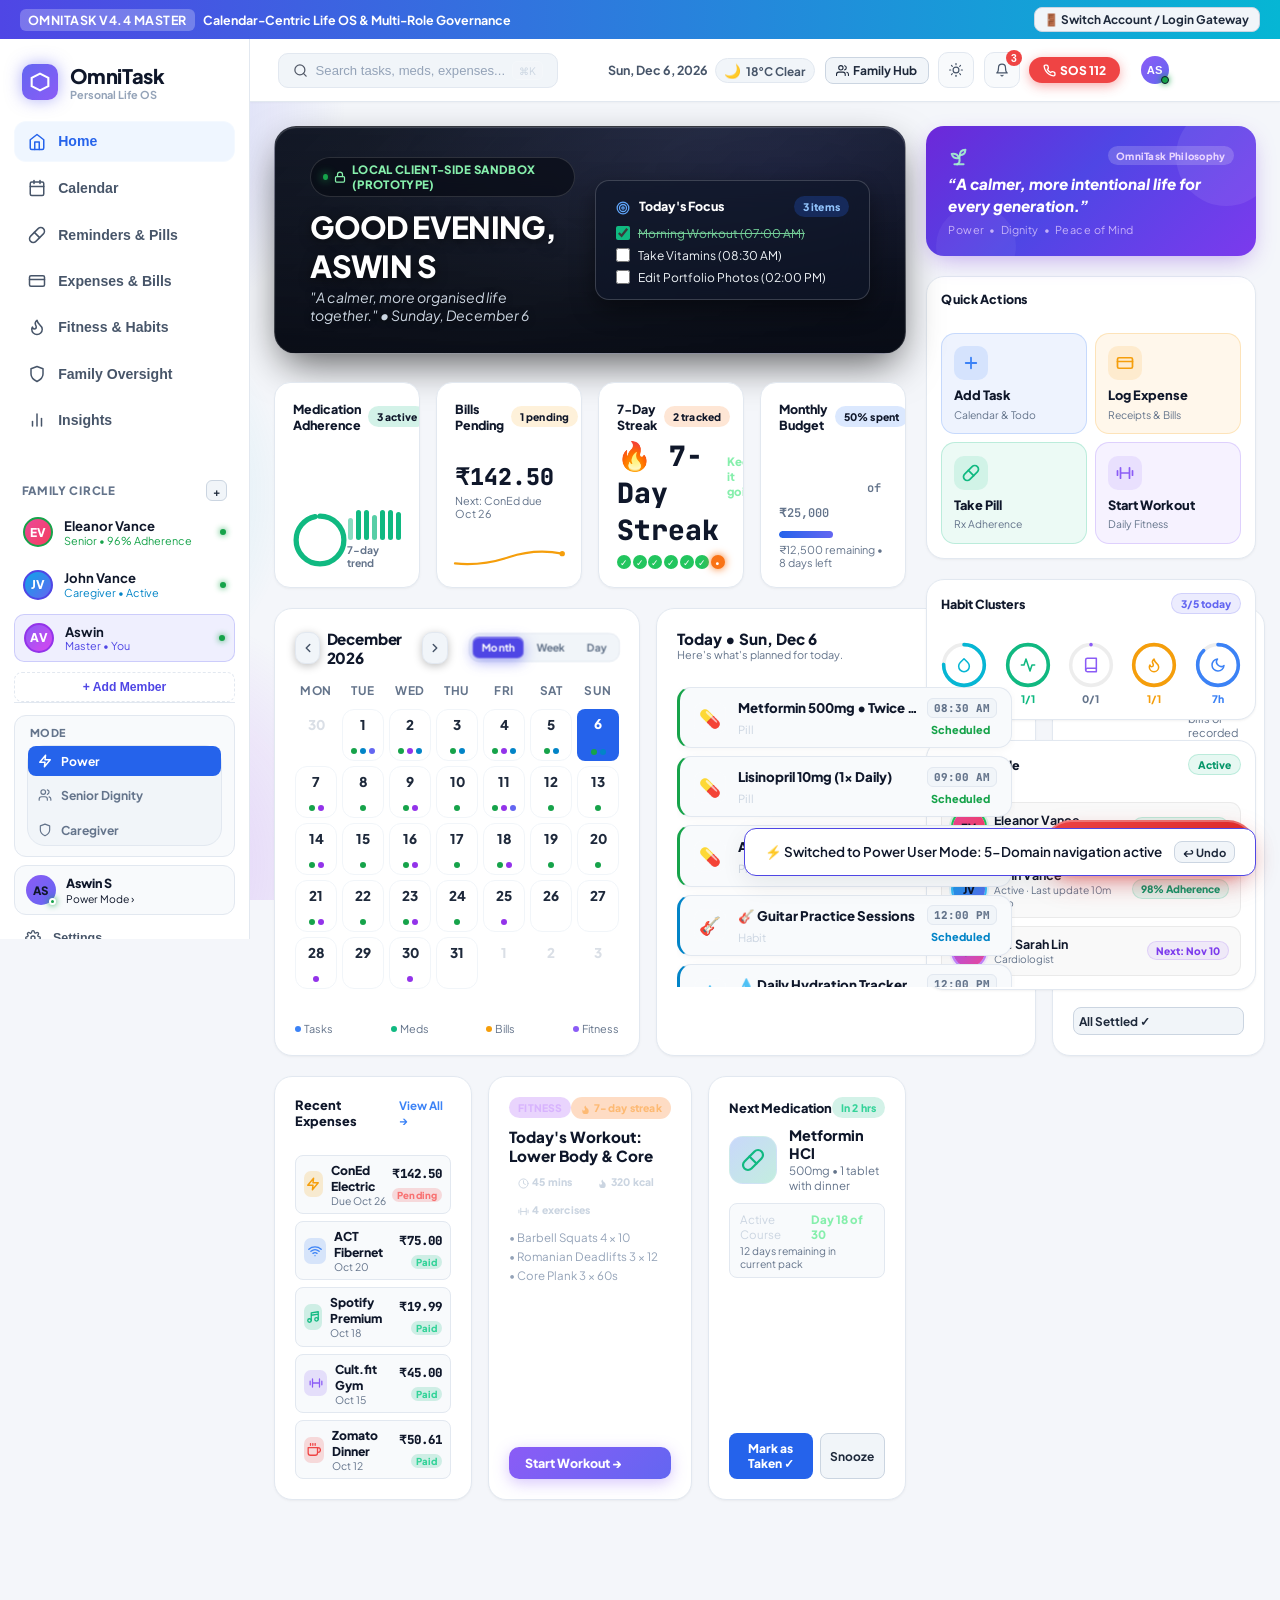
==== commit ed50187b: "fix(theme): eliminate all dark grey areas across all pages in light mode and ensure high-contrast fo" ====
--- a/index.html
+++ b/index.html
@@ -1076,6 +1076,50 @@
       transform: scale(1.02);
     }
 
+    .pill-med {
+      background: rgba(16, 185, 129, 0.15);
+      color: #10b981;
+      border: 1px solid rgba(16, 185, 129, 0.3);
+    }
+    .pill-health {
+      background: rgba(6, 182, 212, 0.15);
+      color: #06b6d4;
+      border: 1px solid rgba(6, 182, 212, 0.3);
+    }
+    .pill-work {
+      background: rgba(99, 102, 241, 0.15);
+      color: #6366f1;
+      border: 1px solid rgba(99, 102, 241, 0.3);
+    }
+    .pill-fitness {
+      background: rgba(245, 158, 11, 0.15);
+      color: #f59e0b;
+      border: 1px solid rgba(245, 158, 11, 0.3);
+    }
+    html[data-theme="light"] .pill-med {
+      background: #dcfce7 !important;
+      color: #15803d !important;
+      border-color: #86efac !important;
+    }
+    html[data-theme="light"] .pill-health {
+      background: #e0f2fe !important;
+      color: #0284c7 !important;
+      border-color: #7dd3fc !important;
+    }
+    html[data-theme="light"] .pill-work {
+      background: #eff6ff !important;
+      color: #2563eb !important;
+      border-color: #93c5fd !important;
+    }
+    html[data-theme="light"] .pill-fitness {
+      background: #fef3c7 !important;
+      color: #b45309 !important;
+      border-color: #fde68a !important;
+    }
+    html[data-theme="light"] .cal-week-scroll-wrapper {
+      box-shadow: 0 1px 3px rgba(0,0,0,0.05) !important;
+    }
+
     /* Mobile Drawer Backdrop (Hidden on Desktop) */
     .sidebar-backdrop {
       display: none;
@@ -3000,6 +3044,232 @@
       color: #0f172a !important;
     }
     html[data-theme="light"] .panel-box div[style*="color:#ffffff"] {
+      color: #0f172a !important;
+    }
+
+    /* ==========================================================================
+       COMPREHENSIVE LIGHT THEME CARD & TEXT VISIBILITY OVERRIDES
+       Fixes all dark grey slabs across Appointments, Bills, Expense Ledger,
+       Workouts, Habits, Family Oversight, and Insights.
+       ========================================================================== */
+    html[data-theme="light"] .module-card {
+      background: #ffffff !important;
+      border: 1px solid #e2e8f0 !important;
+      border-radius: 14px !important;
+      color: #0f172a !important;
+      box-shadow: 0 1px 3px rgba(0, 0, 0, 0.04), 0 1px 2px rgba(0, 0, 0, 0.02) !important;
+      backdrop-filter: none !important;
+      -webkit-backdrop-filter: none !important;
+    }
+    html[data-theme="light"] .module-card:hover {
+      border-color: #cbd5e1 !important;
+      box-shadow: 0 4px 12px rgba(0, 0, 0, 0.06) !important;
+      transform: translateY(-1px) !important;
+    }
+
+    /* Card Title, Subtitle, and Typography visibility inside cards */
+    html[data-theme="light"] .card-title,
+    html[data-theme="light"] .module-card .card-title {
+      color: #0f172a !important;
+      font-weight: 800 !important;
+    }
+    html[data-theme="light"] .card-sub,
+    html[data-theme="light"] .module-card .card-sub {
+      color: #64748b !important;
+    }
+    html[data-theme="light"] .module-card strong,
+    html[data-theme="light"] .module-card b {
+      color: #0f172a !important;
+    }
+    html[data-theme="light"] .module-card label {
+      color: #0f172a !important;
+    }
+    html[data-theme="light"] .module-card label span {
+      color: #0f172a !important;
+    }
+    html[data-theme="light"] .module-card div[style*="color:var(--text)"] {
+      color: #0f172a !important;
+    }
+    html[data-theme="light"] .module-card div[style*="color:var(--text-muted)"],
+    html[data-theme="light"] .module-card span[style*="color:var(--text-muted)"],
+    html[data-theme="light"] .module-card div[style*="color:#cbd5e1"],
+    html[data-theme="light"] .module-card span[style*="color:#cbd5e1"] {
+      color: #64748b !important;
+    }
+    html[data-theme="light"] .module-card div[style*="color:#ffffff"],
+    html[data-theme="light"] .module-card div[style*="color:#fff"],
+    html[data-theme="light"] .module-card span[style*="color:#ffffff"],
+    html[data-theme="light"] .module-card span[style*="color:#fff"] {
+      color: #0f172a !important;
+    }
+
+    /* Buttons inside cards */
+    html[data-theme="light"] .btn-secondary {
+      background: #f1f5f9 !important;
+      border: 1px solid #cbd5e1 !important;
+      color: #1e293b !important;
+    }
+    html[data-theme="light"] .btn-secondary:hover {
+      background: #e2e8f0 !important;
+      border-color: #94a3b8 !important;
+      color: #0f172a !important;
+    }
+
+    /* Progress Tracks across all cards */
+    html[data-theme="light"] .progress-track {
+      background: #e2e8f0 !important;
+    }
+
+    /* REMINDERS & PILLS: Appointments Column & Medical ID */
+    html[data-theme="light"] #appointmentsListContainer .module-card {
+      background: #ffffff !important;
+      border: 1px solid #e2e8f0 !important;
+      box-shadow: 0 1px 3px rgba(0, 0, 0, 0.04) !important;
+    }
+    html[data-theme="light"] #appointmentsListContainer .module-card:hover {
+      border-color: #cbd5e1 !important;
+      background: #f8fafc !important;
+    }
+    html[data-theme="light"] #appointmentsListContainer .pill-badge {
+      background: #eff6ff !important;
+      color: #2563eb !important;
+      border: 1px solid #bfdbfe !important;
+    }
+
+    /* EXPENSES & BILLS: Top Cockpit, Bills, and Ledger */
+    html[data-theme="light"] #view_expense .panel-box[style*="background:linear-gradient"],
+    html[data-theme="light"] #view_expense .panel-box[style*="linear-gradient"] {
+      background: #ffffff !important;
+      border: 1px solid #e2e8f0 !important;
+      box-shadow: 0 1px 3px rgba(0, 0, 0, 0.04) !important;
+    }
+    html[data-theme="light"] #view_expense .panel-box[style*="linear-gradient"] h2,
+    html[data-theme="light"] #view_expense .panel-box[style*="linear-gradient"] h2 span {
+      color: #0f172a !important;
+    }
+    html[data-theme="light"] #view_expense .panel-box[style*="linear-gradient"] .module-card {
+      background: #f8fafc !important;
+      border-color: #e2e8f0 !important;
+    }
+    html[data-theme="light"] #billsListContainer .module-card {
+      background: #ffffff !important;
+      border: 1px solid #e2e8f0 !important;
+      box-shadow: 0 1px 3px rgba(0, 0, 0, 0.04) !important;
+    }
+    html[data-theme="light"] #billsListContainer .module-card:hover {
+      border-color: #cbd5e1 !important;
+    }
+    html[data-theme="light"] #billsListContainer .module-card div[style*="font-family:'JetBrains Mono'"] {
+      color: #0f172a !important;
+    }
+    html[data-theme="light"] #ledgerList .module-card {
+      background: #ffffff !important;
+      border: 1px solid #e2e8f0 !important;
+      box-shadow: 0 1px 2px rgba(0, 0, 0, 0.03) !important;
+    }
+    html[data-theme="light"] #ledgerList .module-card:hover {
+      background: #f8fafc !important;
+      border-color: #cbd5e1 !important;
+    }
+    html[data-theme="light"] #ledgerList .module-card strong {
+      color: #0f172a !important;
+    }
+    html[data-theme="light"] .cat-breakdown-card {
+      background: #ffffff !important;
+      border: 1px solid #e2e8f0 !important;
+      box-shadow: 0 1px 3px rgba(0, 0, 0, 0.04) !important;
+    }
+    html[data-theme="light"] .cat-breakdown-card:hover {
+      border-color: #cbd5e1 !important;
+      box-shadow: 0 4px 12px rgba(0, 0, 0, 0.06) !important;
+    }
+
+    /* FITNESS & HABITS: Active Workout Regimen & Same-Day Habit Clusters */
+    html[data-theme="light"] #workoutsListContainer .module-card,
+    html[data-theme="light"] #habitsListContainer .module-card {
+      background: #ffffff !important;
+      border: 1px solid #e2e8f0 !important;
+      box-shadow: 0 1px 3px rgba(0, 0, 0, 0.04) !important;
+    }
+    html[data-theme="light"] #workoutsListContainer .module-card:hover,
+    html[data-theme="light"] #habitsListContainer .module-card:hover {
+      border-color: #cbd5e1 !important;
+    }
+    html[data-theme="light"] #workoutsListContainer label {
+      color: #0f172a !important;
+    }
+    html[data-theme="light"] #workoutsListContainer label span {
+      color: #0f172a !important;
+    }
+    html[data-theme="light"] #workoutsListContainer label strong {
+      color: #0f172a !important;
+    }
+
+    /* FAMILY OVERSIGHT: Senior Health, Audit Trail, Devices, Tasks, Protocols */
+    html[data-theme="light"] #view_oversight .module-card {
+      background: #ffffff !important;
+      border: 1px solid #e2e8f0 !important;
+      box-shadow: 0 1px 3px rgba(0, 0, 0, 0.04) !important;
+    }
+    html[data-theme="light"] #view_oversight .module-card:hover {
+      border-color: #cbd5e1 !important;
+    }
+    html[data-theme="light"] #view_oversight .module-card div,
+    html[data-theme="light"] #view_oversight .module-card span:not(.pill-badge),
+    html[data-theme="light"] #view_oversight .module-card strong {
+      color: #0f172a !important;
+    }
+    html[data-theme="light"] #view_oversight .module-card .card-sub,
+    html[data-theme="light"] #view_oversight .module-card div[style*="color:var(--text-muted)"] {
+      color: #64748b !important;
+    }
+    html[data-theme="light"] #householdTasksContainer .module-card {
+      background: #ffffff !important;
+      border: 1px solid #e2e8f0 !important;
+      box-shadow: 0 1px 2px rgba(0, 0, 0, 0.03) !important;
+    }
+    html[data-theme="light"] #householdTasksContainer .module-card:hover {
+      background: #f8fafc !important;
+      border-color: #cbd5e1 !important;
+    }
+    html[data-theme="light"] #householdTasksContainer div[style*="color:var(--text)"] {
+      color: #0f172a !important;
+    }
+    html[data-theme="light"] #escStage1Card,
+    html[data-theme="light"] #escStage2Card,
+    html[data-theme="light"] #escStage3Card {
+      background: #ffffff !important;
+      border: 1px solid #e2e8f0 !important;
+      border-left-width: 4px !important;
+      box-shadow: 0 1px 3px rgba(0, 0, 0, 0.04) !important;
+    }
+    html[data-theme="light"] #escStage1Card div,
+    html[data-theme="light"] #escStage2Card div,
+    html[data-theme="light"] #escStage3Card div {
+      color: #0f172a !important;
+    }
+    html[data-theme="light"] #escStage1Card .card-sub,
+    html[data-theme="light"] #escStage2Card .card-sub,
+    html[data-theme="light"] #escStage3Card .card-sub {
+      color: #64748b !important;
+    }
+
+    /* INSIGHTS TAB: Summary Cards & Streak Items */
+    html[data-theme="light"] #view_insights .module-card {
+      background: #ffffff !important;
+      border: 1px solid #e2e8f0 !important;
+      box-shadow: 0 1px 3px rgba(0, 0, 0, 0.04) !important;
+    }
+    html[data-theme="light"] #view_insights div[style*="background:rgba(255,255,255,0.03)"] {
+      background: #f8fafc !important;
+      border: 1px solid #e2e8f0 !important;
+    }
+    html[data-theme="light"] #view_insights div[style*="color:#cbd5e1"],
+    html[data-theme="light"] #view_insights span[style*="color:#cbd5e1"] {
+      color: #64748b !important;
+    }
+    html[data-theme="light"] #view_insights div[style*="color:#ffffff"],
+    html[data-theme="light"] #view_insights div[style*="color:#fff"] {
       color: #0f172a !important;
     }
 
@@ -10462,7 +10732,7 @@
     }
 
     function showMedicalId() {
-      alert("📋 EMERGENCY MEDICAL ID CARD:\n• Patient: Eleanor Vance\n• Date of Birth: 1948-03-12\n• Active Rx: Metformin 500mg (2x Daily)\n• Blood Type: O+\n• Prescribing Doctor: Dr. Sarah Lin (+91 98765 43220)\n• Caregiver: John Vance (+91 98765 43212)\n• Primary Admin: Aswin (+91 98765 43210)");
+      showToast("📋 Medical ID: Eleanor Vance • Blood O+ • Severe Penicillin Allergy • Rx: Metformin 500mg • Dr. Sarah Lin (+91 98765 43220)");
     }
 
     function printDoctorSummary() {
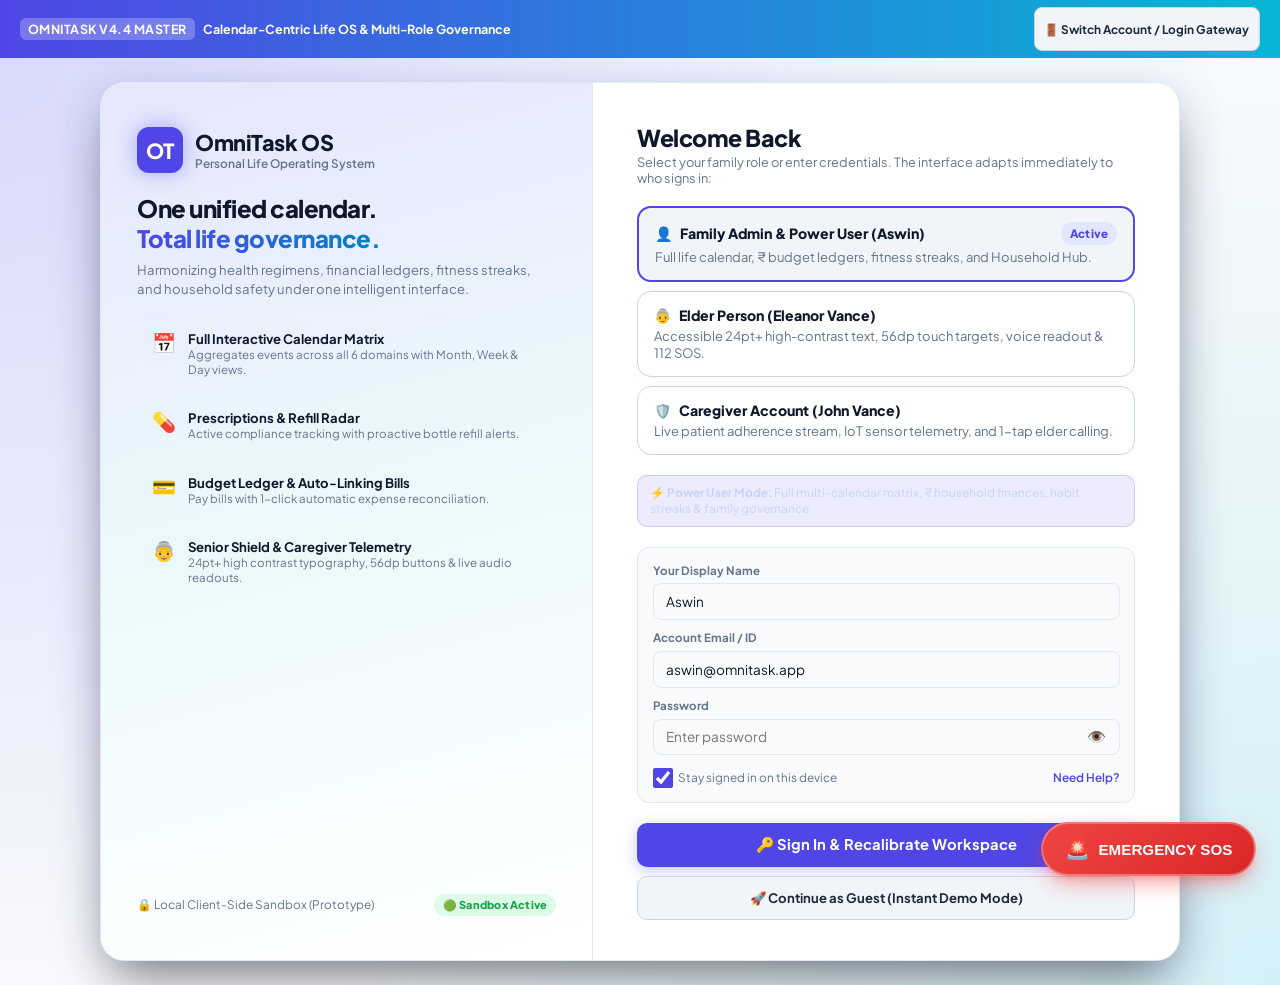
==== commit e37c5f24: "feat: comprehensive OmniTask Fix Guide implementation across all 13 sections (Security, SOS, Money, " ====
--- a/index.html
+++ b/index.html
@@ -1522,16 +1522,39 @@
       box-shadow: 0 4px 14px rgba(0, 0, 0, 0.2);
     }
 
+    .cockpit-rx-item {
+      background: var(--surface);
+      border: 1px solid var(--surface-border);
+      color: var(--text);
+      border-radius: 14px;
+      padding: 0.6rem 0.85rem; flex-shrink: 0;
+      display: flex;
+      align-items: center;
+      justify-content: space-between;
+      gap: 0.75rem;
+      transition: all 0.2s cubic-bezier(0.4, 0, 0.2, 1);
+      box-shadow: 0 1px 3px rgba(0, 0, 0, 0.04);
+    }
+    :root[data-theme="dark"] .cockpit-rx-item {
+      background: linear-gradient(135deg, rgba(25, 34, 62, 0.82) 0%, rgba(13, 18, 36, 0.96) 100%);
+      border: 1px solid rgba(255, 255, 255, 0.08);
+      box-shadow: 0 4px 14px rgba(0, 0, 0, 0.2);
+    }
+
     .cockpit-rx-item:hover {
+      border-color: var(--accent);
+      transform: translateY(-1px);
+      box-shadow: 0 4px 12px rgba(0, 0, 0, 0.06);
+    }
+    :root[data-theme="dark"] .cockpit-rx-item:hover {
       border-color: rgba(6, 182, 212, 0.4);
-      transform: translateY(-1px);
       box-shadow: 0 8px 20px rgba(0, 0, 0, 0.32);
     }
 
     .timeline-event-item {
-      background: linear-gradient(135deg, rgba(25, 34, 64, 0.68) 0%, rgba(13, 18, 36, 0.88) 100%);
-      backdrop-filter: blur(18px) saturate(180%);
-      border: 1px solid rgba(255, 255, 255, 0.08);
+      background: var(--surface);
+      border: 1px solid var(--surface-border);
+      color: var(--text);
       border-radius: 14px;
       padding: 0.6rem 0.85rem; flex-shrink: 0;
       display: flex;
@@ -1539,13 +1562,23 @@
       justify-content: space-between;
       gap: 0.75rem;
       transition: all 0.25s cubic-bezier(0.4, 0, 0.2, 1);
+      box-shadow: 0 1px 3px rgba(0, 0, 0, 0.04);
+    }
+    :root[data-theme="dark"] .timeline-event-item {
+      background: linear-gradient(135deg, rgba(25, 34, 64, 0.68) 0%, rgba(13, 18, 36, 0.88) 100%);
+      backdrop-filter: blur(18px) saturate(180%);
+      border: 1px solid rgba(255, 255, 255, 0.08);
       box-shadow: 0 4px 18px rgba(0, 0, 0, 0.28), inset 0 1px 1px rgba(255, 255, 255, 0.1);
     }
 
     .timeline-event-item:hover {
+      border-color: var(--accent);
+      transform: translateX(3px) translateY(-1px);
+      box-shadow: 0 4px 12px rgba(0, 0, 0, 0.06);
+    }
+    :root[data-theme="dark"] .timeline-event-item:hover {
       background: linear-gradient(135deg, rgba(35, 48, 88, 0.8) 0%, rgba(18, 25, 52, 0.95) 100%);
       border-color: rgba(99, 102, 241, 0.45);
-      transform: translateX(3px) translateY(-1px);
       box-shadow: 0 8px 25px rgba(0, 0, 0, 0.4), 0 0 18px rgba(99, 102, 241, 0.2), inset 0 1px 1px rgba(255, 255, 255, 0.18);
     }
 
@@ -1556,42 +1589,59 @@
     }
 
     .panel-box {
+      background: var(--surface);
+      border: 1px solid var(--surface-border);
+      color: var(--text);
+      border-radius: 18px;
+      padding: 1.25rem;
+      display: flex;
+      flex-direction: column;
+      gap: 1rem;
+      box-shadow: 0 1px 3px rgba(0, 0, 0, 0.04);
+    }
+    :root[data-theme="dark"] .panel-box {
       background: linear-gradient(145deg, rgba(20, 27, 47, 0.75) 0%, rgba(11, 16, 29, 0.88) 100%);
       backdrop-filter: blur(18px) saturate(160%);
       border: 1px solid rgba(255, 255, 255, 0.08);
-      border-radius: 18px;
-      padding: 1.25rem;
-      display: flex;
-      flex-direction: column;
-      gap: 1rem;
       box-shadow: 0 12px 35px -5px rgba(0, 0, 0, 0.5), inset 0 1px 1px rgba(255, 255, 255, 0.07);
     }
 
     .panel-header {
       font-size: 1rem;
       font-weight: 800;
+      color: var(--text);
       display: flex;
       align-items: center;
       justify-content: space-between;
       padding-bottom: 0.75rem;
-      border-bottom: 1px solid rgba(255, 255, 255, 0.07);
+      border-bottom: 1px solid var(--surface-border);
     }
 
     .module-card {
-      background: linear-gradient(135deg, rgba(25, 34, 58, 0.5) 0%, rgba(15, 21, 38, 0.7) 100%);
-      border: 1px solid rgba(255, 255, 255, 0.07);
+      background: var(--surface);
+      border: 1px solid var(--surface-border);
+      color: var(--text);
       border-radius: 14px;
       padding: 0.95rem 1.1rem;
       display: flex;
       flex-direction: column;
       gap: 0.65rem;
       transition: all 0.25s cubic-bezier(0.4, 0, 0.2, 1);
+      box-shadow: 0 1px 3px rgba(0, 0, 0, 0.04);
+    }
+    :root[data-theme="dark"] .module-card {
+      background: linear-gradient(135deg, rgba(25, 34, 58, 0.5) 0%, rgba(15, 21, 38, 0.7) 100%);
+      border: 1px solid rgba(255, 255, 255, 0.07);
       box-shadow: 0 4px 16px rgba(0, 0, 0, 0.25);
     }
 
     .module-card:hover {
+      border-color: var(--accent);
+      transform: translateY(-2px);
+      box-shadow: 0 6px 20px rgba(0, 0, 0, 0.08);
+    }
+    :root[data-theme="dark"] .module-card:hover {
       border-color: rgba(99, 102, 241, 0.4);
-      transform: translateY(-2px);
       box-shadow: 0 8px 24px rgba(0, 0, 0, 0.4);
     }
 
@@ -4400,7 +4450,55 @@
     }
     html[data-theme="light"] .regimen-btn-secondary:hover {
       background: #e2e8f0;
-    }</style>
+    }    /* ==========================================================================
+       SECTION 11 & 12: TYPE SCALE FLOOR, TAP TARGETS, ACCESSIBILITY & CONTRAST
+       ========================================================================== */
+    :root {
+      --fs-xs: 0.8125rem;   /* 13px floor */
+      --fs-sm: 0.875rem;    /* 14px */
+      --fs-md: 1rem;        /* 16px body */
+      --fs-lg: 1.25rem;
+      --fs-xl: 1.625rem;
+      --lh: 1.5;
+    }
+
+    /* 11.1 Floor at 13px */
+    .tiny, .label-sm, .meta, .badge, .card-sub,
+    [style*="font-size:10px"], [style*="font-size: 10px"],
+    [style*="font-size:11px"], [style*="font-size: 11px"],
+    [style*="font-size:0.65rem"], [style*="font-size: 0.65rem"] {
+      font-size: var(--fs-xs) !important;
+    }
+
+    /* 11.2 Tap Targets Minimum 44px on Interactive Elements */
+    button, [role="button"], a.btn, .tab, .chip, select {
+      min-height: 44px;
+    }
+    button, [role="button"] {
+      padding-inline: 12px;
+    }
+    input[type="checkbox"], input[type="radio"] {
+      min-width: 20px;
+      min-height: 20px;
+      cursor: pointer;
+    }
+
+    /* Accessible focus indicator for keyboard navigation */
+    :focus-visible {
+      outline: 2px solid var(--accent) !important;
+      outline-offset: 2px !important;
+    }
+
+    /* 11.8 Reduced Motion */
+    @media (prefers-reduced-motion: reduce) {
+      *, *::before, *::after {
+        animation-duration: 0.01ms !important;
+        animation-iteration-count: 1 !important;
+        transition-duration: 0.01ms !important;
+        scroll-behavior: auto !important;
+      }
+    }
+  </style>
 </head>
 <body>
 
@@ -4703,15 +4801,15 @@
         <div class="sidebar-mode-card" style="padding:0.65rem 0.75rem; background:rgba(255,255,255,0.03); border:1px solid rgba(255,255,255,0.08); border-radius:12px; display:flex; flex-direction:column; gap:0.35rem;">
           <div style="font-size:0.68rem; font-weight:800; text-transform:uppercase; letter-spacing:0.05em; color:var(--text-muted); padding:0 0.2rem;">Mode</div>
           <div class="role-switch-pills" style="display:flex; flex-direction:column; gap:0.25rem; background:transparent; border:none; padding:0;">
-            <button class="role-btn active" id="btnRolePower" onclick="setMode('power')" style="display:flex; align-items:center; width:100%; text-align:left; gap:0.55rem; padding:0.45rem 0.65rem; border-radius:8px;">
+            <button class="role-btn active" id="btnRolePower" onclick="requestMode('power')" style="display:flex; align-items:center; width:100%; text-align:left; gap:0.55rem; padding:0.45rem 0.65rem; border-radius:8px;">
               <svg width="14" height="14" viewBox="0 0 24 24" fill="none" stroke="currentColor" stroke-width="2.5" stroke-linecap="round" stroke-linejoin="round" style="flex-shrink:0;"><polygon points="13 2 3 14 12 14 11 22 21 10 12 10 13 2"/></svg>
               <span class="role-btn-label" style="font-weight:700;">Power</span>
             </button>
-            <button class="role-btn" id="btnRoleSenior" onclick="setMode('senior')" style="display:flex; align-items:center; width:100%; text-align:left; gap:0.55rem; padding:0.45rem 0.65rem; border-radius:8px;">
+            <button class="role-btn" id="btnRoleSenior" onclick="requestMode('senior')" style="display:flex; align-items:center; width:100%; text-align:left; gap:0.55rem; padding:0.45rem 0.65rem; border-radius:8px;">
               <svg width="14" height="14" viewBox="0 0 24 24" fill="none" stroke="currentColor" stroke-width="2" stroke-linecap="round" stroke-linejoin="round" style="flex-shrink:0;"><path d="M16 21v-2a4 4 0 0 0-4-4H6a4 4 0 0 0-4 4v2"/><circle cx="9" cy="7" r="4"/><path d="M22 21v-2a4 4 0 0 0-3-3.87"/><path d="M16 3.13a4 4 0 0 1 0 7.75"/></svg>
               <span class="role-btn-label" style="font-weight:700;">Senior Dignity</span>
             </button>
-            <button class="role-btn" id="btnRoleCaregiver" onclick="setMode('caregiver')" style="display:flex; align-items:center; width:100%; text-align:left; gap:0.55rem; padding:0.45rem 0.65rem; border-radius:8px;">
+            <button class="role-btn" id="btnRoleCaregiver" onclick="requestMode('caregiver')" style="display:flex; align-items:center; width:100%; text-align:left; gap:0.55rem; padding:0.45rem 0.65rem; border-radius:8px;">
               <svg width="14" height="14" viewBox="0 0 24 24" fill="none" stroke="currentColor" stroke-width="2" stroke-linecap="round" stroke-linejoin="round" style="flex-shrink:0;"><path d="M12 22s8-4 8-10V5l-8-3-8 3v7c0 6 8 10 8 10z"/></svg>
               <span class="role-btn-label" style="font-weight:700;">Caregiver</span>
             </button>
@@ -4763,11 +4861,12 @@
           </svg>
         </button>
 
-        <!-- Global Search with &#8984;K -->
-        <div class="topbar-search" style="max-width:380px;">
+        <!-- Global Search with ⌘K / Ctrl K (Unified Non-Jumping Search Fix 6.6) -->
+        <div class="topbar-search" style="max-width:380px; position:relative;">
           <svg width="15" height="15" viewBox="0 0 24 24" fill="none" stroke="currentColor" stroke-width="2" stroke-linecap="round" stroke-linejoin="round" style="opacity:0.7; flex-shrink:0;"><circle cx="11" cy="11" r="8"></circle><line x1="21" y1="21" x2="16.65" y2="16.65"></line></svg>
-          <input type="text" id="globalOmniSearchInput" placeholder="Search tasks, meds, expenses..." oninput="handleGlobalSearch(this.value)">
-          <kbd style="background:rgba(255,255,255,0.08); border:1px solid rgba(255,255,255,0.15); border-radius:5px; padding:2px 6px; font-size:0.65rem; color:#cbd5e1; font-family:inherit;">&#8984;K</kbd>
+          <input type="text" id="globalOmniSearchInput" placeholder="Search tasks, meds, expenses..." autocomplete="off">
+          <kbd id="kbdHint" style="background:rgba(255,255,255,0.08); border:1px solid rgba(255,255,255,0.15); border-radius:5px; padding:2px 6px; font-size:0.65rem; color:#cbd5e1; font-family:inherit;">Ctrl K</kbd>
+          <div id="searchResults" role="listbox" class="module-card" style="position:absolute; top:calc(100% + 6px); left:0; right:0; max-height:360px; overflow-y:auto; z-index:1200; box-shadow:0 12px 30px rgba(0,0,0,0.2); padding:0.5rem;" hidden></div>
         </div>
 
         <!-- Topbar Action Icons & Right Utilities -->
@@ -4787,10 +4886,20 @@
             <svg width="14" height="14" viewBox="0 0 24 24" fill="none" stroke="currentColor" stroke-width="2" stroke-linecap="round" stroke-linejoin="round"><circle cx="12" cy="12" r="5"/><line x1="12" y1="1" x2="12" y2="3"/><line x1="12" y1="21" x2="12" y2="23"/><line x1="4.22" y1="4.22" x2="5.64" y2="5.64"/><line x1="18.36" y1="18.36" x2="19.78" y2="19.78"/><line x1="1" y1="12" x2="3" y2="12"/><line x1="21" y1="12" x2="23" y2="12"/><line x1="4.22" y1="19.78" x2="5.64" y2="18.36"/><line x1="18.36" y1="5.64" x2="19.78" y2="4.22"/></svg>
           </button>
 
-          <button class="topbar-icon-btn" onclick="showToast('3 Notifications: Dr. Lin review, ConEd due Oct 26, &amp; Metformin taken.')" title="Notifications">
-            <svg width="14" height="14" viewBox="0 0 24 24" fill="none" stroke="currentColor" stroke-width="2" stroke-linecap="round" stroke-linejoin="round"><path d="M18 8A6 6 0 0 0 6 8c0 7-3 9-3 9h18s-3-2-3-9"/><path d="M13.73 21a2 2 0 0 1-3.46 0"/></svg>
-            <span class="notification-badge">3</span>
-          </button>
+          <!-- Data-Driven Notifications (Fix 6.5) -->
+          <div style="position:relative; display:inline-block;">
+            <button class="topbar-icon-btn" onclick="toggleNotificationsDropdown()" id="notifBtn" aria-label="Notifications" aria-expanded="false" title="Notifications">
+              <svg width="14" height="14" viewBox="0 0 24 24" fill="none" stroke="currentColor" stroke-width="2" stroke-linecap="round" stroke-linejoin="round"><path d="M18 8A6 6 0 0 0 6 8c0 7-3 9-3 9h18s-3-2-3-9"/><path d="M13.73 21a2 2 0 0 1-3.46 0"/></svg>
+              <span class="notification-badge" id="notifBadge">0</span>
+            </button>
+            <div id="notifDropdown" class="module-card" style="position:absolute; right:0; top:calc(100% + 8px); width:310px; max-height:380px; overflow-y:auto; z-index:1100; box-shadow:0 12px 30px rgba(0,0,0,0.18); padding:0.75rem;" hidden>
+              <div style="font-weight:800; font-size:0.85rem; padding-bottom:0.4rem; border-bottom:1px solid var(--surface-border); margin-bottom:0.5rem; display:flex; justify-content:space-between; align-items:center;">
+                <span>🔔 Actionable Notifications</span>
+                <span id="notifCountLabel" style="font-size:0.72rem; color:var(--text-muted);">0 pending</span>
+              </div>
+              <div id="notifList" style="display:flex; flex-direction:column; gap:0.45rem;"></div>
+            </div>
+          </div>
 
           <!-- Emergency Dial 112 SOS Pill Button (Matching mockup) -->
           <button class="btn" onclick="openSosModal()" style="background:#ef4444; color:#ffffff; font-weight:900; font-size:0.75rem; padding:0.35rem 0.85rem; border-radius:20px; border:none; display:inline-flex; align-items:center; gap:4px; box-shadow:0 3px 12px rgba(239,68,68,0.45); cursor:pointer;" title="Emergency SOS Dial 112">
@@ -4917,27 +5026,15 @@
                   <p class="scenic-hero-subtitle" id="heroDateSubtitle" style="font-size:0.88rem; color:#cbd5e1; margin:0; font-style:italic;">"A calmer, more organised life together."</p>
                 </div>
 
-                <!-- Right Side Frosted Glass Card: Today's Focus -->
+                <!-- Right Side Frosted Glass Card: Today's Focus (Fix Guide Section 6.2) -->
                 <div class="hero-focus-card" style="background:rgba(15, 23, 42, 0.68); backdrop-filter:blur(16px); -webkit-backdrop-filter:blur(16px); border:1px solid rgba(255,255,255,0.18); border-radius:14px; padding:0.9rem 1.25rem; min-width:275px; box-shadow:0 10px 25px rgba(0,0,0,0.45);">
                   <div style="display:flex; justify-content:space-between; align-items:center; margin-bottom:0.55rem;">
                     <div style="font-size:0.78rem; font-weight:800; color:#ffffff; display:flex; align-items:center; gap:5px;">
                       <span style="color:#60a5fa;"><svg width="14" height="14" viewBox="0 0 24 24" fill="none" stroke="currentColor" stroke-width="2.2" stroke-linecap="round" stroke-linejoin="round" style="vertical-align:middle; margin-right:4px;"><circle cx="12" cy="12" r="10"/><circle cx="12" cy="12" r="6"/><circle cx="12" cy="12" r="2"/></svg></span> Today's Focus
                     </div>
-                    <span class="pill-badge" style="background:rgba(37,99,235,0.25); color:#93c5fd; font-size:0.65rem; font-weight:800;">3 items</span>
+                    <span class="pill-badge" id="focusCount" style="background:rgba(37,99,235,0.25); color:#93c5fd; font-size:0.65rem; font-weight:800;">Loading...</span>
                   </div>
-                  <div style="display:flex; flex-direction:column; gap:0.45rem;">
-                    <label style="display:flex; align-items:center; gap:0.5rem; font-size:0.75rem; color:#86efac; cursor:pointer;">
-                      <input type="checkbox" checked style="accent-color:#10b981; width:14px; height:14px; cursor:pointer;" onchange="showToast('Focus item updated: Morning Workout')">
-                      <span style="text-decoration:line-through; opacity:0.85;">Morning Workout (07:00 AM)</span>
-                    </label>
-                    <label style="display:flex; align-items:center; gap:0.5rem; font-size:0.75rem; color:#f1f5f9; cursor:pointer;">
-                      <input type="checkbox" style="accent-color:#2563eb; width:14px; height:14px; cursor:pointer;" onchange="showToast('Focus item updated: Take Vitamins')">
-                      <span>Take Vitamins (08:30 AM)</span>
-                    </label>
-                    <label style="display:flex; align-items:center; gap:0.5rem; font-size:0.75rem; color:#f1f5f9; cursor:pointer;">
-                      <input type="checkbox" style="accent-color:#2563eb; width:14px; height:14px; cursor:pointer;" onchange="showToast('Focus item updated: Edit Portfolio Photos')">
-                      <span>Edit Portfolio Photos (02:00 PM)</span>
-                    </label>
+                  <div id="focusList" style="display:flex; flex-direction:column; gap:0.45rem;">
                   </div>
                 </div>
               </div>
@@ -4981,8 +5078,8 @@
                   <span class="pill-badge" id="bentoBillsPendingCount" style="background:rgba(245,158,11,0.18); color:#fbbf24; font-size:0.65rem;">1 payment due</span>
                 </div>
                 <div style="margin-top:0.35rem;">
-                  <div style="font-size:1.45rem; font-weight:900; font-family:'JetBrains Mono',monospace; color:#ffffff;" id="bentoBillsTotalAmount">&#8377;142.50</div>
-                  <div style="font-size:0.68rem; color:var(--text-muted); margin-top:2px;">Next: ConEd due Oct 26</div>
+                  <div style="font-size:1.45rem; font-weight:900; font-family:'JetBrains Mono',monospace; color:var(--text);" id="bentoBillsTotalAmount">&#8377;0.00</div>
+                  <div style="font-size:0.68rem; color:var(--text-muted); margin-top:2px;" id="bentoBillsNext">Loading bills...</div>
                 </div>
                 <svg width="100%" height="20" viewBox="0 0 120 20" style="margin-top:0.4rem; overflow:visible;">
                   <path d="M0,15 Q30,18 60,8 T120,4" fill="none" stroke="#f59e0b" stroke-width="2.5" stroke-linecap="round"/>
@@ -5015,14 +5112,14 @@
               <div class="bento-kpi-card" onclick="openSalaryModal()">
                 <div class="bento-kpi-header">
                   <span style="font-size:0.78rem; font-weight:800; color:var(--text);">Monthly Budget</span>
-                  <span class="pill-badge" style="background:rgba(59,130,246,0.18); color:#60a5fa; font-size:0.65rem;">50% spent</span>
+                  <span class="pill-badge" id="homeBudgetPct" style="background:rgba(59,130,246,0.18); color:#60a5fa; font-size:0.65rem;">0% spent</span>
                 </div>
                 <div style="margin-top:0.35rem;">
-                  <div style="font-size:1.15rem; font-weight:900; font-family:'JetBrains Mono',monospace; color:#ffffff;">&#8377;12,500 <span style="font-size:0.75rem; color:var(--text-muted); font-weight:600;">of &#8377;25,000</span></div>
-                  <div style="width:100%; height:7px; background:rgba(255,255,255,0.08); border-radius:5px; margin-top:0.45rem; overflow:hidden;">
-                    <div style="width:50%; height:100%; background:linear-gradient(90deg, #2563eb, #6366f1); border-radius:5px;"></div>
+                  <div style="font-size:1.15rem; font-weight:900; font-family:'JetBrains Mono',monospace; color:var(--text);" id="homeBudgetAmount">&#8377;0 <span style="font-size:0.75rem; color:var(--text-muted); font-weight:600;">of &#8377;25,000</span></div>
+                  <div class="progress-track" style="height:7px; margin-top:0.45rem;">
+                    <div id="homeBudgetFill" class="progress-fill" style="width:0%; height:100%; background:linear-gradient(90deg, #2563eb, #6366f1); border-radius:5px;"></div>
                   </div>
-                  <div style="font-size:0.68rem; color:var(--text-muted); margin-top:0.35rem;">&#8377;12,500 remaining &bull; 8 days left</div>
+                  <div style="font-size:0.68rem; color:var(--text-muted); margin-top:0.35rem;" id="homeBudgetNote">&#8377;0 remaining</div>
                 </div>
               </div>
             </div>
@@ -5083,50 +5180,15 @@
                 <div>
                   <div style="display:flex; justify-content:space-between; align-items:center; margin-bottom:0.5rem;">
                     <span style="font-size:0.8rem; font-weight:800; color:var(--text);">Today's Spend</span>
-                    <span class="pill-badge" style="background:rgba(239,68,68,0.18); color:#f87171; font-size:0.65rem; font-weight:800;">&darr; 12% vs avg</span>
+                    <span class="pill-badge" id="bentoSpendTrendBadge" style="background:rgba(16,185,129,0.15); color:var(--emerald); font-size:0.65rem; font-weight:800;">Real-Time</span>
                   </div>
                   <div style="display:flex; align-items:baseline; gap:0.5rem;">
-                    <div style="font-size:1.6rem; font-weight:900; font-family:'JetBrains Mono',monospace; color:#ffffff;" id="calDailySpend">&#8377;420</div>
+                    <div style="font-size:1.6rem; font-weight:900; font-family:'JetBrains Mono',monospace; color:var(--text);" id="calDailySpend">&#8377;0.00</div>
                     <div style="font-size:0.7rem; color:var(--text-muted);" id="calSpendDesc">Daily spend velocity</div>
                   </div>
 
-                  <div style="display:flex; flex-direction:column; gap:0.45rem; margin-top:0.75rem;">
-                    <div>
-                      <div style="display:flex; justify-content:space-between; font-size:0.7rem; margin-bottom:2px;">
-                        <span style="color:var(--text-muted);">Food & Dining</span>
-                        <span style="font-family:'JetBrains Mono',monospace; font-weight:800; color:#ffffff;">&#8377;240</span>
-                      </div>
-                      <div style="width:100%; height:5px; background:rgba(255,255,255,0.06); border-radius:3px; overflow:hidden;">
-                        <div style="width:57%; height:100%; background:#f59e0b; border-radius:3px;"></div>
-                      </div>
-                    </div>
-                    <div>
-                      <div style="display:flex; justify-content:space-between; font-size:0.7rem; margin-bottom:2px;">
-                        <span style="color:var(--text-muted);">Transport</span>
-                        <span style="font-family:'JetBrains Mono',monospace; font-weight:800; color:#ffffff;">&#8377;120</span>
-                      </div>
-                      <div style="width:100%; height:5px; background:rgba(255,255,255,0.06); border-radius:3px; overflow:hidden;">
-                        <div style="width:28%; height:100%; background:#3b82f6; border-radius:3px;"></div>
-                      </div>
-                    </div>
-                    <div>
-                      <div style="display:flex; justify-content:space-between; font-size:0.7rem; margin-bottom:2px;">
-                        <span style="color:var(--text-muted);">Coffee & Snacks</span>
-                        <span style="font-family:'JetBrains Mono',monospace; font-weight:800; color:#ffffff;">&#8377;60</span>
-                      </div>
-                      <div style="width:100%; height:5px; background:rgba(255,255,255,0.06); border-radius:3px; overflow:hidden;">
-                        <div style="width:14%; height:100%; background:#8b5cf6; border-radius:3px;"></div>
-                      </div>
-                    </div>
-                    <div>
-                      <div style="display:flex; justify-content:space-between; font-size:0.7rem; margin-bottom:2px;">
-                        <span style="color:var(--text-muted);">Shopping</span>
-                        <span style="font-family:'JetBrains Mono',monospace; font-weight:800; color:#ffffff;">&#8377;0</span>
-                      </div>
-                      <div style="width:100%; height:5px; background:rgba(255,255,255,0.06); border-radius:3px; overflow:hidden;">
-                        <div style="width:0%; height:100%; background:#10b981; border-radius:3px;"></div>
-                      </div>
-                    </div>
+                  <div id="todaySpendCategoryContainer" style="display:flex; flex-direction:column; gap:0.45rem; margin-top:0.75rem;">
+                    <!-- Rendered dynamically by renderHomeFinance() -->
                   </div>
                 </div>
 
@@ -5280,9 +5342,9 @@
 
                 <div>
                   <div style="display:flex; gap:0.45rem; margin-top:0.75rem;">
-                    <button class="btn btn-primary" onclick="takePillDoseDynamic('p1')" style="flex:1; background:#2563eb; font-weight:800; font-size:0.75rem; border-radius:8px;">
+                    <button class="btn btn-primary" onclick="takePillDose('pill_1')" style="flex:1; background:#2563eb; font-weight:800; font-size:0.75rem; border-radius:8px;">
                       Mark as Taken &#10003;</button>
-                    <button class="btn btn-secondary" onclick="showToast('Metformin reminder snoozed for 15 mins')" style="font-size:0.75rem; border-radius:8px; padding:0.3rem 0.6rem;">Snooze</button>
+                    <button class="btn btn-secondary" onclick="snoozePillReminder('pill_1')" style="font-size:0.75rem; border-radius:8px; padding:0.3rem 0.6rem;">Snooze</button>
                   </div>
                   <div id="activeMedicationsCockpitList" style="display:none;"></div>
                 </div>
@@ -5495,7 +5557,7 @@
                       <div style="font-size:0.64rem;color:var(--text-muted);">Cardiologist</div>
                     </div>
                   </div>
-                  <span style="font-size:0.64rem;color:#7c3aed;font-weight:800;padding:0.15rem 0.5rem;border-radius:20px;background:rgba(124,58,237,0.08);border:1px solid rgba(124,58,237,0.15);white-space:nowrap;">Next: Nov 10</span>
+                  <span id="nextApptBadge" style="font-size:0.64rem;color:#7c3aed;font-weight:800;padding:0.15rem 0.5rem;border-radius:20px;background:rgba(124,58,237,0.08);border:1px solid rgba(124,58,237,0.15);white-space:nowrap;">Next: Lab</span>
                 </div>
               </div>
               <!-- Hidden elements to preserve JS compatibility -->
@@ -5563,24 +5625,24 @@
             
             <div class="senior-touch-grid">
               <!-- Tile 1: Emergency SOS -->
-              <div class="senior-touch-tile sos-tile" onclick="openSosModal()">
+              <button type="button" class="senior-touch-tile sos-tile" onclick="openSosModal()" aria-label="Emergency SOS" style="text-align:left; border:none; cursor:pointer;">
                 <div style="display:flex; justify-content:space-between; align-items:center;">
                   <div style="font-size:2.4rem;">🚨</div>
-                  <span class="pill-badge" style="background:#ef4444; color:#fff; font-weight:900; font-size:0.85rem; padding:0.35rem 0.75rem;">1-TAP SOS</span>
+                  <span class="pill-badge" style="background:#ef4444; color:#fff; font-weight:900; font-size:0.85rem; padding:0.35rem 0.75rem;">SOS</span>
                 </div>
                 <div>
                   <div style="font-size:1.55rem; font-weight:900; color:#ef4444;">EMERGENCY SOS</div>
                   <div style="font-size:1.05rem; color:var(--text); margin-top:4px; line-height:1.35;">
-                    Tap once to alert Caregiver John & dispatch emergency contacts.
+                    Tap to see emergency options & contact caregiver.
                   </div>
                 </div>
                 <div style="font-size:1.1rem; font-weight:900; color:#ef4444; margin-top:auto; padding-top:0.4rem;">
                   🚨 TAP FOR IMMEDIATE HELP →
                 </div>
-              </div>
+              </button>
 
               <!-- Tile 2: Call Caregiver John -->
-              <div class="senior-touch-tile caregiver-tile" onclick="callSeniorPatient()">
+              <button type="button" class="senior-touch-tile caregiver-tile" onclick="callSeniorPatient()" aria-label="Call Caregiver John" style="text-align:left; border:none; cursor:pointer;">
                 <div style="display:flex; justify-content:space-between; align-items:center;">
                   <div style="font-size:2.4rem;">🛡️</div>
                   <span class="pill-badge" style="background:var(--emerald-bg); color:var(--emerald); font-weight:900; font-size:0.85rem; padding:0.35rem 0.75rem;">🟢 ONLINE</span>
@@ -5594,24 +5656,24 @@
                 <div style="font-size:1.1rem; font-weight:900; color:var(--accent); margin-top:auto; padding-top:0.4rem;">
                   📞 TAP TO CALL JOHN →
                 </div>
-              </div>
-
-              <!-- Tile 3: Water & Hydration Tracker -->
-              <div class="senior-touch-tile" onclick="showToast('💧 Great job, Eleanor! Logged 1 glass of fresh water.')">
+              </button>
+
+              <!-- Tile 3: Water & Hydration Tracker (Fix Guide Section 6.3) -->
+              <button type="button" class="senior-touch-tile" onclick="logWater()" aria-label="Log Glass of Water" style="text-align:left; border:none; cursor:pointer;">
                 <div style="display:flex; justify-content:space-between; align-items:center;">
                   <div style="font-size:2.4rem;">💧</div>
                   <span class="pill-badge" style="background:rgba(6,182,212,0.15); color:var(--cyan); font-weight:900; font-size:0.85rem; padding:0.35rem 0.75rem;">HYDRATION</span>
                 </div>
                 <div>
-                  <div style="font-size:1.45rem; font-weight:900;">Drink Fresh Water</div>
+                  <div style="font-size:1.45rem; font-weight:900; color:var(--text);">Drink Fresh Water</div>
                   <div style="font-size:1.05rem; color:var(--text-muted); margin-top:4px; line-height:1.35;">
-                    Goal: 6 glasses today • Tap whenever you finish a cup of water.
+                    Goal: <span id="waterCount" style="font-weight:800; color:var(--cyan);">0 of 6 glasses</span> • Tap whenever you finish a cup.
                   </div>
                 </div>
                 <div style="font-size:1.05rem; font-weight:900; color:var(--cyan); margin-top:auto; padding-top:0.4rem;">
                   💧 + LOG 1 GLASS OF WATER →
                 </div>
-              </div>
+              </button>
 
               <!-- Tile 4: Doctor Lin & Medical ID -->
               <div class="senior-touch-tile" onclick="showMedicalId()">
@@ -5799,13 +5861,18 @@
             </div>
           </div>
 
-          <!-- Caregiver Audit Stream & Clinical Notes -->
+          <!-- Caregiver Audit Stream & Clinical Notes (Fix 6.3) -->
           <div class="panel-box">
             <div class="panel-header">
               <span>📋 Caregiver Real-Time Audit Log</span>
-              <button class="btn btn-secondary" style="font-size:0.72rem; padding:0.2rem 0.5rem;" onclick="showToast('📝 Note saved to Eleanor Vance clinical chart.')">
+              <button class="btn btn-secondary" style="font-size:0.72rem; padding:0.2rem 0.5rem;" onclick="toggleNoteRow()">
                 + Add Note
               </button>
+            </div>
+            <div class="note-row" id="noteRow" hidden style="margin-bottom:0.75rem; display:flex; gap:0.5rem;">
+              <label for="noteInput" class="sr-only">Note</label>
+              <input id="noteInput" maxlength="280" placeholder="Add a note for the care log" style="flex:1; padding:0.4rem 0.6rem; border-radius:8px; border:1px solid var(--surface-border); background:var(--surface); color:var(--text); font-size:0.85rem;">
+              <button type="button" class="btn btn-primary" onclick="saveCaregiverNote()" style="padding:0.4rem 0.8rem; font-size:0.8rem; font-weight:700;">Save</button>
             </div>
             <div style="display:flex; flex-direction:column; gap:0.45rem; font-size:0.78rem; color:var(--text);" id="caregiverLiveStream">
               <div style="display:flex; justify-content:space-between; padding:0.4rem 0.6rem; background:var(--bg); border-radius:8px;">
@@ -6025,13 +6092,14 @@
         <div class="fitness-ui-root">
           
           <!-- Top Greeting Sub-Bar -->
+          <!-- Top Greeting Sub-Bar -->
           <div class="fitness-ui-header">
             <div>
-              <div class="fitness-ui-greeting-sub">Personalized Health & Endurance Dashboard</div>
-              <h2 class="fitness-ui-greeting-title">Good Morning, Welcome Back! 💪</h2>
+              <div class="fitness-ui-greeting-sub">Personal Activity, Regimens & Habit Tracker</div>
+              <h2 class="fitness-ui-greeting-title">Fitness 💪</h2>
             </div>
             <div style="display:flex; gap:0.5rem; align-items:center;">
-              <span class="pill-badge" style="background:var(--purple-bg); color:var(--purple); font-weight:800; font-size:0.8rem;" id="streakBadgeText">7-Day Streak</span>
+              <span class="pill-badge" style="background:var(--purple-bg); color:var(--purple); font-weight:800; font-size:0.8rem;" id="streakBadgeText">0-Day Streak</span>
               <button class="btn btn-primary" onclick="openQuickAddModal('fitness')" style="font-size:0.75rem; font-weight:800; padding:0.4rem 0.85rem; border-radius:10px; background:#2563eb; color:#fff;">
                 ➕ Add Workout
               </button>
@@ -6041,433 +6109,33 @@
             </div>
           </div>
 
-          <!-- ROW 1: Activity (Monthly Bars), Overview (Ring Chart), Fitness Goal (Side Planks / Rope Lifting) -->
-          <div class="fitness-grid-3">
-            
-            <!-- Card 1: Activity -->
+          <!-- Fix Guide Section 7.1: Data-Driven Fitness Cards -->
+          <div class="fitness-grid-3" style="margin-bottom:1.25rem;">
+            <!-- Card 1: Real Week Activity Chart -->
+            <div class="fitness-card" aria-labelledby="weekTitle">
+              <div class="fitness-card-header">
+                <div class="fitness-card-title" id="weekTitle">📊 This Week (Minutes Exercised)</div>
+              </div>
+              <div id="weekChart" style="padding:0.5rem 0;"></div>
+            </div>
+
+            <!-- Card 2: Derived Daily Workout Streak -->
             <div class="fitness-card">
               <div class="fitness-card-header">
-                <div class="fitness-card-title">Activity</div>
-                <select class="fitness-select-pill" onchange="showToast('Filtered Activity to ' + this.value)">
-                  <option value="Monthly">Monthly ▾</option>
-                  <option value="Weekly">Weekly ▾</option>
-                  <option value="Yearly">Yearly ▾</option>
-                </select>
+                <div class="fitness-card-title">🔥 Daily Workout Streak</div>
               </div>
-              <div class="activity-bar-container" id="activityBarContainer">
-                <!-- Bar 1: Jan 30% -->
-                <div class="activity-bar-col" onclick="showToast('Jan Activity: 30% completion')">
-                  <div class="activity-bar-track">
-                    <span class="activity-bar-pct">30%</span>
-                    <div class="activity-bar-fill" style="height:30%;"></div>
-                  </div>
-                  <span class="activity-bar-label">Jan</span>
-                </div>
-                <!-- Bar 2: Feb 70% -->
-                <div class="activity-bar-col" onclick="showToast('Feb Activity: 70% completion')">
-                  <div class="activity-bar-track">
-                    <span class="activity-bar-pct">70%</span>
-                    <div class="activity-bar-fill" style="height:70%;"></div>
-                  </div>
-                  <span class="activity-bar-label">Feb</span>
-                </div>
-                <!-- Bar 3: Mar 50% -->
-                <div class="activity-bar-col" onclick="showToast('Mar Activity: 50% completion')">
-                  <div class="activity-bar-track">
-                    <span class="activity-bar-pct">50%</span>
-                    <div class="activity-bar-fill" style="height:50%;"></div>
-                  </div>
-                  <span class="activity-bar-label">Mar</span>
-                </div>
-                <!-- Bar 4: Apr 60% (Active Highlight) -->
-                <div class="activity-bar-col" onclick="showToast('Apr Activity: 60% completion (Target Achieved)')">
-                  <div class="activity-bar-track active-bar">
-                    <span class="activity-bar-pct">60%</span>
-                    <div class="activity-bar-fill" style="height:60%;"></div>
-                  </div>
-                  <span class="activity-bar-label">Apr</span>
-                </div>
-                <!-- Bar 5: May 09% -->
-                <div class="activity-bar-col" onclick="showToast('May Activity: 9% completion')">
-                  <div class="activity-bar-track">
-                    <span class="activity-bar-pct">09%</span>
-                    <div class="activity-bar-fill" style="height:15%;"></div>
-                  </div>
-                  <span class="activity-bar-label">May</span>
-                </div>
-                <!-- Bar 6: Jun 12% -->
-                <div class="activity-bar-col" onclick="showToast('Jun Activity: 12% completion')">
-                  <div class="activity-bar-track">
-                    <span class="activity-bar-pct">12%</span>
-                    <div class="activity-bar-fill" style="height:18%;"></div>
-                  </div>
-                  <span class="activity-bar-label">Jun</span>
-                </div>
-                <!-- Bar 7: Jul 11% -->
-                <div class="activity-bar-col" onclick="showToast('Jul Activity: 11% completion')">
-                  <div class="activity-bar-track">
-                    <span class="activity-bar-pct">11%</span>
-                    <div class="activity-bar-fill" style="height:17%;"></div>
-                  </div>
-                  <span class="activity-bar-label">Jul</span>
-                </div>
-                <!-- Bar 8: Aug 10% -->
-                <div class="activity-bar-col" onclick="showToast('Aug Activity: 10% completion')">
-                  <div class="activity-bar-track">
-                    <span class="activity-bar-pct">10%</span>
-                    <div class="activity-bar-fill" style="height:16%;"></div>
-                  </div>
-                  <span class="activity-bar-label">Aug</span>
-                </div>
-              </div>
-            </div>
-
-            <!-- Card 2: Overview (Ring Chart & Nutrition Targets) -->
+              <div id="streakNumber" style="font-size:1.85rem; font-weight:900; color:var(--text); margin:0.4rem 0;">0 Days</div>
+              <div id="streakDots" class="streak-dots" style="display:flex; gap:0.45rem; align-items:center; margin-top:0.4rem;"></div>
+            </div>
+
+            <!-- Card 3: Today's Summary -->
             <div class="fitness-card">
               <div class="fitness-card-header">
-                <div class="fitness-card-title">Overview</div>
-                <select class="fitness-select-pill" onchange="showToast('Filtered Nutrition Overview to ' + this.value)">
-                  <option value="Monthly">Monthly ▾</option>
-                  <option value="Weekly">Weekly ▾</option>
-                  <option value="Today">Today ▾</option>
-                </select>
+                <div class="fitness-card-title">⚡ Today's Fitness Summary</div>
               </div>
-              <div class="overview-content-row">
-                <!-- Circular SVG Progress Ring (84% 1,290 ml) -->
-                <div class="ring-chart-wrap">
-                  <svg width="120" height="120" viewBox="0 0 120 120" style="transform: rotate(-90deg);">
-                    <!-- Background Track -->
-                    <circle cx="60" cy="60" r="48" fill="none" stroke="rgba(255,255,255,0.06)" stroke-width="10"></circle>
-                    <!-- Calories Burn Arc (Yellow) -->
-                    <circle cx="60" cy="60" r="48" fill="none" stroke="#fde047" stroke-width="10" stroke-dasharray="301.59" stroke-dashoffset="200" stroke-linecap="round"></circle>
-                    <!-- Protein / Hydration Arc (Mint Green 84%) -->
-                    <circle cx="60" cy="60" r="48" fill="none" stroke="#86efac" stroke-width="10" stroke-dasharray="301.59" stroke-dashoffset="48.25" stroke-linecap="round"></circle>
-                  </svg>
-                  <div class="ring-chart-label">
-                    <span class="ring-chart-val">84%</span>
-                    <span class="ring-chart-sub">1,290 ml</span>
-                  </div>
-                </div>
-
-                <!-- Breakdown Legend & Metric Stats -->
-                <div class="overview-metric-list">
-                  <div class="overview-metric-item">
-                    <div class="overview-metric-top">
-                      <span class="overview-metric-name"><span class="overview-metric-dot" style="background:#fde047;"></span> Calories burn</span>
-                      <div class="overview-metric-vals">
-                        <span class="overview-val-big">33.5%</span>
-                        <span class="overview-val-delta">+1.25%</span>
-                      </div>
-                    </div>
-                  </div>
-                  <div class="overview-metric-item">
-                    <div class="overview-metric-top">
-                      <span class="overview-metric-name"><span class="overview-metric-dot" style="background:#86efac;"></span> Protein</span>
-                      <div class="overview-metric-vals">
-                        <span class="overview-val-big">23.02%</span>
-                        <span class="overview-val-delta">+3.43%</span>
-                      </div>
-                    </div>
-                  </div>
-                  <div class="overview-metric-item">
-                    <div class="overview-metric-top">
-                      <span class="overview-metric-name"><span class="overview-metric-dot" style="background:#cbd5e1;"></span> Carbs</span>
-                      <div class="overview-metric-vals">
-                        <span class="overview-val-big">11.24%</span>
-                        <span class="overview-val-delta">+2.12%</span>
-                      </div>
-                    </div>
-                  </div>
-                </div>
-              </div>
-            </div>
-
-            <!-- Card 3: Fitness Goal Duo (Side Planks & Rope Lifting) -->
-            <div class="fitness-card">
-              <div class="fitness-card-header">
-                <div class="fitness-card-title">Fitness goal</div>
-                <select class="fitness-select-pill" onchange="showToast('Filtered Goals to ' + this.value)">
-                  <option value="Monthly">Monthly ▾</option>
-                  <option value="Weekly">Weekly ▾</option>
-                </select>
-              </div>
-              <div class="fitness-goal-duo">
-                <!-- Goal 1: Side Planks -->
-                <div class="goal-card-item goal-card-amber" onclick="completeWorkout(); showToast('Completed Side Planks session! 12 sets logged.')">
-                  <div>
-                    <div class="goal-card-title">Side planks</div>
-                    <div class="goal-card-sets">12 sets/day</div>
-                    <div class="goal-badge-pill">
-                      <span>🎉</span> Bravo
-                    </div>
-                  </div>
-                  <svg class="goal-svg-graph" viewBox="0 0 100 40" preserveAspectRatio="none">
-                    <path d="M 0 35 Q 25 10 50 30 T 100 15" fill="none" stroke="#854d0e" stroke-width="2.5" stroke-linecap="round"></path>
-                    <circle cx="85" cy="17" r="3" fill="#854d0e"></circle>
-                  </svg>
-                </div>
-
-                <!-- Goal 2: Rope Lifting -->
-                <div class="goal-card-item goal-card-emerald" onclick="completeWorkout(); showToast('Completed Rope Lifting session! 10 sets logged.')">
-                  <div>
-                    <div class="goal-card-title">Rope lifting</div>
-                    <div class="goal-card-sets">10 sets/day</div>
-                    <div class="goal-badge-pill">
-                      <span>👍</span> Well
-                    </div>
-                  </div>
-                  <svg class="goal-svg-graph" viewBox="0 0 100 40" preserveAspectRatio="none">
-                    <path d="M 0 25 Q 30 35 60 15 T 100 28" fill="none" stroke="#065f46" stroke-width="2.5" stroke-linecap="round"></path>
-                    <circle cx="90" cy="26" r="3" fill="#065f46"></circle>
-                  </svg>
-                </div>
-              </div>
-            </div>
-
+              <div id="todaySummary" style="font-size:0.88rem; color:var(--text-muted); padding:0.5rem 0;"></div>
+            </div>
           </div>
-
-          <!-- ROW 2: Trainer, Recommend Activity, Heart Rate -->
-          <div class="fitness-grid-3">
-            
-            <!-- Col 1: Trainer -->
-            <div class="fitness-card">
-              <div class="fitness-card-header">
-                <div class="fitness-card-title">Trainer</div>
-                <span style="font-size:0.74rem; font-weight:700; color:var(--accent); cursor:pointer;" onclick="showToast('View all assigned coaches: John Arnold & Adam Smith')">View all &rsaquo;</span>
-              </div>
-              <div class="trainer-card-duo">
-                <!-- Trainer 1: John Arnold -->
-                <div class="trainer-card-node yoga" onclick="showToast('Coach John Arnold: Yoga & Mobility routine scheduled.')">
-                  <div class="trainer-name">John Arnold</div>
-                  <div class="trainer-specialty">Yoga expert</div>
-                  <div class="trainer-avatar-box">
-                    <div style="width:52px; height:52px; border-radius:50%; background:#f59e0b; display:flex; align-items:center; justify-content:center; font-size:1.6rem; border:2px solid #fbbf24; box-shadow:0 4px 12px rgba(0,0,0,0.25);">
-                      🧘
-                    </div>
-                  </div>
-                </div>
-                <!-- Trainer 2: Adam Smith -->
-                <div class="trainer-card-node power" onclick="showToast('Coach Adam Smith: Hypertrophy & Power routine scheduled.')">
-                  <div class="trainer-name">Adam Smith</div>
-                  <div class="trainer-specialty">Fitness expert</div>
-                  <div class="trainer-avatar-box">
-                    <div style="width:52px; height:52px; border-radius:50%; background:#10b981; display:flex; align-items:center; justify-content:center; font-size:1.6rem; border:2px solid #34d399; box-shadow:0 4px 12px rgba(0,0,0,0.25);">
-                      🏋️
-                    </div>
-                  </div>
-                </div>
-              </div>
-            </div>
-
-            <!-- Col 2: Recommend Activity -->
-            <div class="fitness-card">
-              <div class="fitness-card-header">
-                <div class="fitness-card-title">Recommend activity</div>
-                <select class="fitness-select-pill" onchange="showToast('Filtered Recommended Activities to ' + this.value)">
-                  <option value="Monthly">Monthly ▾</option>
-                  <option value="Weekly">Weekly ▾</option>
-                </select>
-              </div>
-              <div class="rec-activity-list">
-                <!-- Activity 1: Fitness for beginners -->
-                <div class="rec-activity-item" onclick="showToast('Starting Fitness for beginners with Toren Twin!')">
-                  <div style="display:flex; align-items:center;">
-                    <div class="rec-act-icon" style="background:rgba(234, 179, 8, 0.2); color:#facc15;">🏋️</div>
-                    <div class="rec-act-info">
-                      <div class="rec-act-title">Fitness for beginners</div>
-                      <div class="rec-act-meta">17 Feb, 2026 at 5.30 PM</div>
-                    </div>
-                  </div>
-                  <div class="rec-act-coach">
-                    <span class="coach-mini-avatar">TT</span>
-                    <span>Toren Twin</span>
-                  </div>
-                </div>
-
-                <!-- Activity 2: Beginner to advance gym -->
-                <div class="rec-activity-item" onclick="showToast('Starting Beginner to advance gym with Ardin Swen!')">
-                  <div style="display:flex; align-items:center;">
-                    <div class="rec-act-icon" style="background:rgba(52, 211, 153, 0.2); color:#4ade80;">🏃</div>
-                    <div class="rec-act-info">
-                      <div class="rec-act-title">Beginner to advance gym</div>
-                      <div class="rec-act-meta">17 Feb, 2026 at 4.30 PM</div>
-                    </div>
-                  </div>
-                  <div class="rec-act-coach">
-                    <span class="coach-mini-avatar" style="background:#059669;">AS</span>
-                    <span>Ardin Swen</span>
-                  </div>
-                </div>
-
-                <!-- Activity 3: Ultimate body workout -->
-                <div class="rec-activity-item" onclick="showToast('Starting Ultimate body workout with Adam Smith!')">
-                  <div style="display:flex; align-items:center;">
-                    <div class="rec-act-icon" style="background:rgba(147, 197, 253, 0.2); color:#60a5fa;">⚡</div>
-                    <div class="rec-act-info">
-                      <div class="rec-act-title">Ultimate body workout</div>
-                      <div class="rec-act-meta">17 Feb, 2026 at 3.30 PM</div>
-                    </div>
-                  </div>
-                  <div class="rec-act-coach">
-                    <span class="coach-mini-avatar" style="background:#2563eb;">AS</span>
-                    <span>Adam Smith</span>
-                  </div>
-                </div>
-              </div>
-            </div>
-
-            <!-- Col 3: Heart Rate -->
-            <div class="fitness-card">
-              <div class="fitness-card-header">
-                <div class="fitness-card-title">Heart rate</div>
-                <select class="fitness-select-pill" onchange="showToast('Filtered Heart Rate telemetry to ' + this.value)">
-                  <option value="Weekly">Weekly ▾</option>
-                  <option value="Live">Live Telemetry ▾</option>
-                </select>
-              </div>
-              <div class="heart-rate-content">
-                <!-- SVG Waveform Chart with 70 beats/m pin -->
-                <svg class="heart-rate-graph-svg" viewBox="0 0 280 110" preserveAspectRatio="none">
-                  <!-- Grid Guides -->
-                  <line x1="30" y1="20" x2="270" y2="20" stroke="rgba(255,255,255,0.06)" stroke-dasharray="3,3"></line>
-                  <text x="5" y="24" fill="var(--text-muted)" font-size="9">90b</text>
-
-                  <line x1="30" y1="50" x2="270" y2="50" stroke="rgba(255,255,255,0.06)" stroke-dasharray="3,3"></line>
-                  <text x="5" y="54" fill="var(--text-muted)" font-size="9">80b</text>
-
-                  <line x1="30" y1="80" x2="270" y2="80" stroke="rgba(255,255,255,0.06)" stroke-dasharray="3,3"></line>
-                  <text x="5" y="84" fill="var(--text-muted)" font-size="9">40b</text>
-
-                  <text x="12" y="104" fill="var(--text-muted)" font-size="9">0b</text>
-
-                  <!-- Smooth Heart Rate Spline -->
-                  <path d="M 35 98 C 65 98, 75 75, 100 45 C 120 20, 135 70, 160 52 C 185 35, 210 65, 260 48" fill="none" stroke="#d9f99d" stroke-width="3" stroke-linecap="round"></path>
-
-                  <!-- 70 beats/m Focal Pin on Tue -->
-                  <circle cx="160" cy="52" r="11" fill="#d9f99d" fill-opacity="0.3"></circle>
-                  <circle cx="160" cy="52" r="5" fill="#ffffff"></circle>
-                  <rect x="118" y="34" width="56" height="16" rx="4" fill="rgba(15,23,42,0.85)" stroke="rgba(217,249,157,0.4)"></rect>
-                  <text x="123" y="46" fill="#ffffff" font-size="8.5" font-weight="800">70beats/m</text>
-
-                  <!-- Weekday Labels -->
-                  <text x="40" y="108" fill="var(--text-muted)" font-size="9">Sun</text>
-                  <text x="95" y="108" fill="var(--text-muted)" font-size="9">Mon</text>
-                  <text x="150" y="108" fill="var(--text)" font-weight="800" font-size="9">Tue</text>
-                  <text x="205" y="108" fill="var(--text-muted)" font-size="9">Wed</text>
-                  <text x="250" y="108" fill="var(--text-muted)" font-size="9">Thu</text>
-                </svg>
-              </div>
-            </div>
-
-          </div>
-
-          <!-- ROW 3: Output (Calory loss / Weight loss) & Recommended food (4-Step Timeline) -->
-          <div class="fitness-grid-3" style="grid-template-columns: 0.95fr 2.05fr;">
-            
-            <!-- Col 1: Output -->
-            <div class="fitness-card">
-              <div class="fitness-card-header">
-                <div class="fitness-card-title">Output</div>
-                <select class="fitness-select-pill" onchange="showToast('Filtered Output metrics to ' + this.value)">
-                  <option value="Monthly">Monthly ▾</option>
-                  <option value="Weekly">Weekly ▾</option>
-                </select>
-              </div>
-              <div class="fitness-output-duo">
-                <!-- Metric 1: Calory loss -->
-                <div class="output-metric-card output-calory" onclick="showToast('Logged Calory loss: .123 gm today!')">
-                  <div style="display:flex; align-items:center;">
-                    <div class="output-icon-box">🥗</div>
-                    <div class="output-details">
-                      <div class="output-title">Calory loss</div>
-                      <div class="output-val">.123 gm</div>
-                    </div>
-                  </div>
-                  <span class="output-tag">😍 WOW</span>
-                </div>
-
-                <!-- Metric 2: Weight loss -->
-                <div class="output-metric-card output-weight" onclick="showToast('Logged Weight loss: 1.23 kg this month!')">
-                  <div style="display:flex; align-items:center;">
-                    <div class="output-icon-box">⚖️</div>
-                    <div class="output-details">
-                      <div class="output-title">Weight loss</div>
-                      <div class="output-val">1.23 kg</div>
-                    </div>
-                  </div>
-                  <span class="output-tag">🔥 Great</span>
-                </div>
-              </div>
-            </div>
-
-            <!-- Col 2: Recommended food (Day one -> Day four) -->
-            <div class="fitness-card">
-              <div class="fitness-card-header">
-                <div class="fitness-card-title">Recommended food</div>
-                <select class="fitness-select-pill" onchange="showToast('Filtered Nutrition Schedule to ' + this.value)">
-                  <option value="Monthly">Monthly ▾</option>
-                  <option value="Weekly">Weekly ▾</option>
-                </select>
-              </div>
-              <div class="rec-food-timeline">
-                
-                <!-- Day One: Veggies and Hummus -->
-                <div class="food-card-node done" onclick="showToast('Day 1 Completed: Veggies and Hummus logged for dinner!')">
-                  <span class="food-step-label">Day one</span>
-                  <div class="food-card-header-row">
-                    <span class="food-check-circle">✓</span>
-                    <span class="food-title">Veggis and Hummus</span>
-                  </div>
-                  <div class="food-bottom-row">
-                    <div class="food-timing"><strong>7</strong> days<br>only dinner time</div>
-                    <div class="food-img-bubble">🍲</div>
-                  </div>
-                </div>
-
-                <!-- Day Two: A bowl of salad (Active Day Highlight) -->
-                <div class="food-card-node active-diet" onclick="showToast('Day 2 Active: A bowl of salad marked for lunch!')">
-                  <span class="food-step-label">Day two</span>
-                  <div class="food-card-header-row">
-                    <span class="food-check-circle">✓</span>
-                    <span class="food-title">A bowl of salad</span>
-                  </div>
-                  <div class="food-bottom-row">
-                    <div class="food-timing"><strong>12</strong> days<br>only lunch time</div>
-                    <div class="food-img-bubble" style="background:rgba(16,185,129,0.3); border-color:#86efac;">🥗</div>
-                  </div>
-                </div>
-
-                <!-- Day Three: Green variety foods -->
-                <div class="food-card-node" onclick="showToast('Day 3 Queued: Green variety foods scheduled for breakfast!')">
-                  <span class="food-step-label">Day three</span>
-                  <div class="food-card-header-row">
-                    <span class="food-check-circle">✓</span>
-                    <span class="food-title">Green variety foods</span>
-                  </div>
-                  <div class="food-bottom-row">
-                    <div class="food-timing"><strong>13</strong> days<br>for breakfast</div>
-                    <div class="food-img-bubble">🥬</div>
-                  </div>
-                </div>
-
-                <!-- Day Four: A bowl of berries -->
-                <div class="food-card-node" onclick="showToast('Day 4 Queued: A bowl of berries scheduled for breakfast!')">
-                  <span class="food-step-label">Day four</span>
-                  <div class="food-card-header-row">
-                    <span class="food-check-circle">✓</span>
-                    <span class="food-title">A bowl of berries</span>
-                  </div>
-                  <div class="food-bottom-row">
-                    <div class="food-timing"><strong>9</strong> days<br>for breakfast</div>
-                    <div class="food-img-bubble">🍓</div>
-                  </div>
-                </div>
-
-              </div>
-            </div>
-
-          </div>
-
           <!-- Bottom IA Extension: Dynamic Workouts & Custom Single-Use Habit Clusters -->
           <div style="display:grid; grid-template-columns: 1fr 1fr; gap:1.1rem; margin-top:0.25rem;">
             <!-- Dynamic Workouts Runner -->
@@ -7115,19 +6783,27 @@
       </p>
 
       <div class="form-group" style="margin-top:0.85rem;">
-        <label style="font-size:0.75rem; font-weight:700;">Monthly Salary Amount (₹ INR)</label>
+        <label style="font-size:0.75rem; font-weight:700;">Monthly Take-Home Income (₹ INR)</label>
         <div style="position:relative;">
           <span style="position:absolute; left:12px; top:50%; transform:translateY(-50%); font-weight:800; font-size:1.15rem; color:var(--text-muted);">₹</span>
-          <input type="number" step="50" min="0" class="form-input" id="inpMonthlySalary" value="5000" style="padding-left:1.85rem; font-size:1.15rem; font-weight:800; font-family:'JetBrains Mono',monospace;">
+          <input type="number" step="500" min="0" class="form-input" id="inpMonthlySalary" value="50000" style="padding-left:1.85rem; font-size:1.15rem; font-weight:800; font-family:'JetBrains Mono',monospace;">
         </div>
       </div>
 
+      <div class="form-group" style="margin-top:0.65rem;">
+        <label style="font-size:0.75rem; font-weight:700;">Monthly Spending Budget (₹ INR)</label>
+        <div style="position:relative;">
+          <span style="position:absolute; left:12px; top:50%; transform:translateY(-50%); font-weight:800; font-size:1.15rem; color:var(--text-muted);">₹</span>
+          <input type="number" step="500" min="0" class="form-input" id="inpMonthlyBudget" value="25000" style="padding-left:1.85rem; font-size:1.15rem; font-weight:800; font-family:'JetBrains Mono',monospace;">
+        </div>
+      </div>
+
       <div style="display:flex; gap:0.4rem; flex-wrap:wrap; margin-top:0.4rem;">
         <span style="font-size:0.72rem; color:var(--text-muted); width:100%; font-weight:600;">Quick Salary Presets:</span>
-        <button type="button" class="btn btn-secondary" style="padding:0.25rem 0.55rem; font-size:0.72rem;" onclick="setSalaryPreset(3500)">₹3,500</button>
-        <button type="button" class="btn btn-secondary" style="padding:0.25rem 0.55rem; font-size:0.72rem;" onclick="setSalaryPreset(5000)">₹5,000</button>
-        <button type="button" class="btn btn-secondary" style="padding:0.25rem 0.55rem; font-size:0.72rem;" onclick="setSalaryPreset(6500)">₹6,500</button>
-        <button type="button" class="btn btn-secondary" style="padding:0.25rem 0.55rem; font-size:0.72rem;" onclick="setSalaryPreset(8000)">₹8,000</button>
+        <button type="button" class="btn btn-secondary" style="padding:0.25rem 0.55rem; font-size:0.72rem;" onclick="setSalaryPreset(25000)">₹25,000</button>
+        <button type="button" class="btn btn-secondary" style="padding:0.25rem 0.55rem; font-size:0.72rem;" onclick="setSalaryPreset(50000)">₹50,000</button>
+        <button type="button" class="btn btn-secondary" style="padding:0.25rem 0.55rem; font-size:0.72rem;" onclick="setSalaryPreset(75000)">₹75,000</button>
+        <button type="button" class="btn btn-secondary" style="padding:0.25rem 0.55rem; font-size:0.72rem;" onclick="setSalaryPreset(100000)">₹1,00,000</button>
       </div>
 
       <div style="display:flex; justify-content:flex-end; gap:0.5rem; margin-top:1.25rem; border-top:1px solid var(--surface-border); padding-top:0.85rem;">
@@ -7189,7 +6865,7 @@
         <div class="form-group">
           <label style="font-size:0.72rem; font-weight:700;">Elder 4-Digit Access PIN (Simplified Phone / Tablet Login)</label>
           <div style="display:flex; gap:0.6rem; align-items:center;">
-            <input type="text" maxlength="4" class="form-input" id="cfgSeniorPin" value="1234" style="font-family:'JetBrains Mono',monospace; font-size:1.15rem; font-weight:800; letter-spacing:0.25em; text-align:center; width:110px; border-color:var(--emerald);">
+            <input type="password" inputmode="numeric" pattern="\d{4}" maxlength="4" class="form-input" id="cfgSeniorPin" value="" placeholder="Leave blank to keep current" autocomplete="off" style="font-family:'JetBrains Mono',monospace; font-size:0.95rem; font-weight:800; letter-spacing:0.15em; text-align:center; width:220px; border-color:var(--emerald);">
             <div style="font-size:0.72rem; color:var(--text-muted); line-height:1.3;">
               Sets the simplified PIN. Updates immediately on the elder person's phone for 0-friction access.
             </div>
@@ -7216,7 +6892,7 @@
 
         <div class="form-group">
           <label style="font-size:0.72rem; font-weight:700;">Caregiver Access Password / Invite Token</label>
-          <input type="text" class="form-input" id="cfgCaregiverPass" value="caregiver2026" style="font-family:'JetBrains Mono',monospace; font-size:0.85rem;">
+          <input type="password" class="form-input" id="cfgCaregiverPass" value="" placeholder="Leave blank to keep current" autocomplete="new-password" style="font-family:'JetBrains Mono',monospace; font-size:0.85rem;">
         </div>
 
         <div class="form-group">
@@ -7594,10 +7270,10 @@
   </div>
 
   <!-- Floating Emergency SOS Button (Always Accessible, Prominent in Senior Mode) -->
-  <div id="floatingSosBtn" class="floating-sos-btn" onclick="openSosModal()" title="Emergency SOS — Immediate Family & Medical Alert">
+  <button type="button" id="floatingSosBtn" class="floating-sos-btn" onclick="openSosModal()" aria-label="Emergency SOS" title="Emergency SOS — Immediate Family & Medical Alert">
     <span style="font-size:1.25rem;">🚨</span>
     <span>EMERGENCY SOS</span>
-  </div>
+  </button>
 
   <!-- Modal 6: Emergency SOS & Medical ID Modal -->
   <div class="modal-backdrop" id="sosModal" onclick="closeSosModal()">
@@ -7630,27 +7306,15 @@
         </div>
       </div>
 
-      <!-- Emergency Medical ID Card Snapshot -->
-      <div style="background:var(--bg); border:1px solid var(--surface-border); border-radius:12px; padding:0.9rem; display:flex; flex-direction:column; gap:0.4rem;">
-        <div style="font-size:0.8rem; font-weight:800; color:var(--accent); display:flex; justify-content:space-between;">
-          <span>📋 ELEANOR VANCE (MEDICAL ID)</span>
-          <span>BLOOD: O+</span>
-        </div>
-        <div style="font-size:0.78rem; line-height:1.45; color:var(--text);">
-          • <strong>DOB:</strong> March 12, 1948 (Age 78)<br>
-          • <strong>Critical Regimen:</strong> Metformin 500mg Oral Tablet (Rx #89421)<br>
-          • <strong>Severe Allergy:</strong> <span style="color:#ef4444; font-weight:800;">PENICILLIN (Anaphylaxis Risk)</span><br>
-          • <strong>Attending Physician:</strong> Dr. Sarah Lin (Phone: +91 98765 43220)<br>
-          • <strong>Hospital Preference:</strong> St. Jude Memorial Hospital
-        </div>
-      </div>
+      <!-- Emergency Medical ID Card Snapshot (Data-driven via renderMedicalId) -->
+      <div id="sosMedicalId" style="background:var(--bg); border:1px solid var(--surface-border); border-radius:12px; padding:0.9rem; display:flex; flex-direction:column; gap:0.4rem; font-size:0.9rem; line-height:1.5;"></div>
 
       <!-- Broadcast SOS Button -->
       <button class="btn" style="background:linear-gradient(135deg, #f59e0b, #d97706); color:#fff; font-weight:800; padding:0.75rem;" onclick="broadcastSosEmergency()">
-        📡 Broadcast SOS Alarm to Household Devices
+        📡 Text my caregiver with my location
       </button>
 
-      <div style="display:flex; justify-content:flex-end;">
+      <div style="display:flex; justify-content:flex-end; gap:0.5rem; margin-top:0.35rem;">
         <button class="btn" style="background:linear-gradient(135deg,#22c55e,#16a34a); color:#fff; font-weight:800;" onclick="markIAmSafe()">✅ I Am Safe</button>
         <button class="btn btn-secondary" onclick="closeSosModal()">Close</button>
       </div>
@@ -7700,11 +7364,20 @@
     </div>
   </div>
 
-  <!-- Floating Feedback Toast -->
-  <div class="toast-popup" id="toast">
+  <!-- Floating Feedback Toast (Fix Guide Section 6.1) -->
+  <div class="toast-popup" id="toast" role="status" aria-live="polite">
     <span id="toastMsg">✅ Action Saved</span>
-    <button class="btn btn-secondary" style="padding:0.2rem 0.5rem; font-size:0.7rem;" onclick="undoLastAction()">↩️ Undo</button>
+    <button id="toastUndoBtn" class="btn btn-secondary" style="display:none; padding:0.2rem 0.5rem; font-size:0.7rem;" onclick="undoLastAction()">↩️ Undo</button>
   </div>
+
+  <!-- Native Accessible Confirmation Dialog (Fix Guide Section 8.6) -->
+  <dialog id="confirmDlg" aria-labelledby="confirmMsg" style="border:1px solid var(--surface-border); background:var(--card-bg); color:var(--text); border-radius:12px; padding:1.25rem; max-width:400px; box-shadow:var(--shadow-md);">
+    <p id="confirmMsg" style="font-size:0.9rem; margin:0 0 1rem 0; line-height:1.45;"></p>
+    <form method="dialog" style="display:flex; justify-content:flex-end; gap:0.5rem;">
+      <button value="cancel" class="btn btn-secondary">Cancel</button>
+      <button value="ok" id="confirmOk" class="btn" style="background:var(--rose); color:#fff;">OK</button>
+    </form>
+  </dialog>
 
   <!-- ==========================================================================
        JAVASCRIPT DYNAMIC REACTIVE ENGINE & DATA REPOSITORY
@@ -7720,6 +7393,66 @@
         .replace(/"/g, '&quot;')
         .replace(/'/g, '&#39;');
     }
+    const esc = escapeHTML;
+
+    // Local date helper (Fix Guide Section 5.1 - eliminates 5.5hr IST midnight drift)
+    function localIso(d = new Date()) {
+      const p = n => String(n).padStart(2, '0');
+      return `${d.getFullYear()}-${p(d.getMonth() + 1)}-${p(d.getDate())}`;
+    }
+
+    // Money helpers (Fix Guide Section 4.1)
+    const toPaise = n => Math.round(Number(n) * 100);
+    const fmtINR  = p => ((p || 0) / 100).toLocaleString('en-IN', { style: 'currency', currency: 'INR' });
+
+    function toIsoDate(v) {                       // "Oct 2" or "October 23" -> "2026-10-02"
+      if (!v) return localIso();
+      if (/^\d{4}-\d{2}-\d{2}$/.test(v)) return v;
+      const d = new Date(`${v} ${new Date().getFullYear()}`);
+      return isNaN(d.getTime()) ? localIso() : localIso(d);
+    }
+
+    function dueLabel(iso) {
+      if (!iso) return 'No due date';
+      const diff = Math.round((new Date(iso + 'T00:00') - new Date(localIso() + 'T00:00')) / 86400000);
+      return diff < 0 ? `Overdue by ${-diff} day${diff === -1 ? '' : 's'}`
+           : diff === 0 ? 'Due today'
+           : `Due in ${diff} day${diff === 1 ? '' : 's'}`;
+    }
+
+    // Safe storage & robustness helpers (Fix Guide Section 8.1)
+    const clone = v => JSON.parse(JSON.stringify(v));
+    const isArr = Array.isArray;
+    const isObj = v => v !== null && typeof v === 'object' && !Array.isArray(v);
+    const arrOf = test => v => Array.isArray(v) && v.every(test);
+    const corruptKeys = [];
+
+    function safeLoad(key, fallback, validate) {
+      let raw = null;
+      try { raw = localStorage.getItem(key); } catch (e) { return clone(fallback); }
+      if (raw === null) return clone(fallback);
+      try {
+        const v = JSON.parse(raw);
+        if (validate && !validate(v)) throw new Error('unexpected shape');
+        return v;
+      } catch (e) {
+        corruptKeys.push(key);
+        try { localStorage.setItem(key + '__corrupt', raw); } catch (_) {}
+        return clone(fallback);
+      }
+    }
+
+    function safeSave(key, value) {
+      try { localStorage.setItem(key, JSON.stringify(value)); return true; }
+      catch (e) { reportStorageFailure(e); return false; }
+    }
+
+    function reportStorageFailure(e) {
+      const full = e && (e.name === 'QuotaExceededError' || e.code === 22);
+      showToast(full
+        ? 'Storage is full, so your last change was not saved. Export a backup and delete old receipts.'
+        : 'Could not save. Your browser may be blocking storage (private window).');
+    }
 
     function stopPropagation(e) {
       if (e && e.stopPropagation) e.stopPropagation();
@@ -7729,25 +7462,29 @@
     let landingPersonaRole = 'power';
     let activePrimaryTab = 'home';
 
-    let securityConfig = {
-      seniorPinHash: null,       // SHA-256 hex of PIN (default '1234')
-      caregiverPassHash: null,   // SHA-256 hex of password (default 'caregiver2026')
-      seniorPin: '1234',         // kept as fallback for settings display/reset only
-      caregiverPass: 'caregiver2026',
-      escalationDelay: '30'
-    };
-
-    // Web Crypto SHA-256 helper (Section 2 Fix Guide)
-    async function hashSecret(plaintext) {
-      const enc = new TextEncoder();
-      const buf = await crypto.subtle.digest('SHA-256', enc.encode(String(plaintext)));
+    let securityConfig = { salt: null, seniorPinHash: null, caregiverHash: null, adminHash: null, escalationDelay: '30' };
+
+    // Web Crypto SHA-256 helper (Fix Guide Section 2.2)
+    async function hashSecret(secret, salt) {
+      const data = new TextEncoder().encode((salt || '') + ':' + secret);
+      const buf = await crypto.subtle.digest('SHA-256', data);
       return Array.from(new Uint8Array(buf)).map(b => b.toString(16).padStart(2, '0')).join('');
     }
 
-    async function verifySecret(plaintext, storedHash) {
-      if (!storedHash) return true; // no hash set → accept (first-login fallback)
-      const h = await hashSecret(plaintext);
-      return h === storedHash;
+    function persistSecurity() {
+      try { localStorage.setItem('omnitask_security', JSON.stringify(securityConfig)); } catch (e) {}
+    }
+
+    // Run once after loadPersistedData(): converts old plaintext values, drops known defaults
+    async function migrateSecurity() {
+      securityConfig.salt = securityConfig.salt || (crypto.randomUUID ? crypto.randomUUID() : ('salt_' + Math.random()));
+      const old = { seniorPin: ['seniorPinHash', '1234'], caregiverPass: ['caregiverHash', 'caregiver2026'] };
+      for (const [field, [hashField, dflt]] of Object.entries(old)) {
+        const v = securityConfig[field];
+        if (v && v !== dflt) securityConfig[hashField] = await hashSecret(v, securityConfig.salt);
+        delete securityConfig[field];
+      }
+      persistSecurity();
     }
 
     // 1. Dynamic Prescriptions / Pills Data (Pristine Clinical Sample Records)
@@ -7789,14 +7526,24 @@
 
     let pillsData = JSON.parse(JSON.stringify(defaultPillsData));
 
-    // 2. Dynamic Bills Data (Pristine Sample Records)
+    // 2. Dynamic Bills Data (Pristine Sample Records in ₹ INR & Whole Paise)
     const defaultBillsData = [
       {
         id: "bill_1",
         title: "Electric Utility Bill",
-        payee: "ConEd",
-        dueDate: "October 23",
-        amount: 142.50,
+        payee: "BESCOM / TNEB",
+        dueDate: "2026-11-28",
+        amountPaise: 185000,
+        amount: 1850.00,
+        isPaid: false
+      },
+      {
+        id: "bill_2",
+        title: "Broadband & Fiber",
+        payee: "Airtel Xstream",
+        dueDate: "2026-11-30",
+        amountPaise: 99900,
+        amount: 999.00,
         isPaid: false
       }
     ];
@@ -7814,17 +7561,112 @@
 
     // 3. Dynamic Expenses Data (Categorized by Utility, Food, Travel, Household, Medical, Other)
     const defaultExpensesData = [
-      { id: "exp_1", name: "💡 ConEd Electric & Gas", amount: 142.50, category: "Utility", date: "Oct 2" },
-      { id: "exp_2", name: "🍔 Whole Foods Groceries", amount: 68.20, category: "Food", date: "Oct 4" },
-      { id: "exp_3", name: "🚗 MetroCard & Transit Refill", amount: 45.00, category: "Travel", date: "Oct 5" },
-      { id: "exp_4", name: "🏠 Home Supplies & Cleaning", amount: 52.40, category: "Household", date: "Oct 5" },
-      { id: "exp_5", name: "💊 CVS Pharmacy Rx Refill", amount: 25.00, category: "Medical", date: "Oct 6" }
+      { id: "exp_1", name: "💡 Electric Utility Bill (Auto-Linked)", amount: 1850.00, amountPaise: 185000, category: "Utility", date: "2026-11-20" },
+      { id: "exp_2", name: "🍔 DMart Weekly Groceries", amount: 3260.00, amountPaise: 326000, category: "Food", date: "2026-11-21" },
+      { id: "exp_3", name: "🚗 Metro Smart Card Refill", amount: 500.00, amountPaise: 50000, category: "Travel", date: "2026-11-22" },
+      { id: "exp_4", name: "🏠 Home Supplies & Cleaning", amount: 1200.00, amountPaise: 120000, category: "Household", date: "2026-11-22" },
+      { id: "exp_5", name: "💊 Apollo Pharmacy Rx Refill", amount: 640.00, amountPaise: 64000, category: "Medical", date: "2026-11-23" }
     ];
 
     let expensesData = JSON.parse(JSON.stringify(defaultExpensesData));
 
-    let monthlySalary = 5000.00;
+    let monthlyIncomePaise = 5000000; // ₹50,000
+    let monthlyBudgetPaise = 2500000; // ₹25,000
+    let monthlySalary = 50000.00;
     let activeExpenseCategoryFilter = 'All';
+
+    function migrateMoney() {
+      expensesData.forEach(e => {
+        if (e.amountPaise == null) e.amountPaise = e.amount_cents ?? toPaise(e.amount || 0);
+        e.date = toIsoDate(e.date);
+      });
+      billsData.forEach(b => {
+        if (b.amountPaise == null) b.amountPaise = toPaise(b.amount || 0);
+        b.dueDate = toIsoDate(b.dueDate);
+      });
+      const sal = localStorage.getItem('omnitask_monthly_salary');
+      const inc = localStorage.getItem('omnitask_income');
+      const bud = localStorage.getItem('omnitask_budget');
+      if (inc) monthlyIncomePaise = parseInt(inc, 10) || 5000000;
+      else if (sal) monthlyIncomePaise = toPaise(parseFloat(sal) || 50000);
+
+      if (bud) monthlyBudgetPaise = parseInt(bud, 10) || 2500000;
+      else monthlyBudgetPaise = Math.round(monthlyIncomePaise * 0.8);
+
+      persistAllData();
+    }
+
+    function financeSummary(now = new Date()) {
+      const y = now.getFullYear(), m = now.getMonth(), today = localIso(now);
+      const inMonth = expensesData.filter(e => { const d = new Date(e.date); return d.getFullYear() === y && d.getMonth() === m; });
+      const sum = list => list.reduce((s, e) => s + (e.amountPaise || 0), 0);
+      const spent = sum(inMonth);
+      const byCategory = {};
+      inMonth.forEach(e => { byCategory[e.category] = (byCategory[e.category] || 0) + (e.amountPaise || 0); });
+      const unpaid = billsData.filter(b => !b.isPaid).sort((a, b) => (a.dueDate || '').localeCompare(b.dueDate || ''));
+      return {
+        spent, byCategory,
+        todaySpend: sum(expensesData.filter(e => e.date === today)),
+        budget: monthlyBudgetPaise,
+        income: monthlyIncomePaise,
+        remaining: monthlyBudgetPaise - spent,
+        pct: monthlyBudgetPaise ? Math.round(spent / monthlyBudgetPaise * 100) : 0,
+        daysLeft: new Date(y, m + 1, 0).getDate() - now.getDate(),
+        unpaid, unpaidTotal: unpaid.reduce((s, b) => s + (b.amountPaise || 0), 0),
+        recent: [...expensesData].sort((a, b) => (b.date || '').localeCompare(a.date || '')).slice(0, 5)
+      };
+    }
+
+    function renderHomeFinance() {
+      const f = financeSummary();
+      const set = (id, text) => { const el = document.getElementById(id); if (el) el.textContent = text; };
+      set('homeBudgetPct', `${f.pct}% spent`);
+      set('homeBudgetAmount', `${fmtINR(f.spent)} of ${fmtINR(f.budget)}`);
+      set('homeBudgetNote', `${fmtINR(f.remaining)} remaining • ${f.daysLeft} days left`);
+      const fillEl = document.getElementById('homeBudgetFill');
+      if (fillEl) fillEl.style.width = Math.min(f.pct, 100) + '%';
+
+      set('bentoBillsTotalAmount', fmtINR(f.unpaidTotal));
+      set('bentoBillsPendingCount', `${f.unpaid.length} payment${f.unpaid.length === 1 ? '' : 's'} due`);
+      set('bentoBillsNext', f.unpaid[0]
+        ? `Next: ${f.unpaid[0].title || f.unpaid[0].payee}, due ${new Date(f.unpaid[0].dueDate).toLocaleDateString('en-IN', { day: 'numeric', month: 'short' })}`
+        : 'Nothing due');
+      set('calDailySpend', fmtINR(f.todaySpend));
+
+      const todaySpendVal = document.getElementById('bentoTodaySpendVal');
+      if (todaySpendVal) todaySpendVal.textContent = fmtINR(f.todaySpend);
+
+      const catContainer = document.getElementById('todaySpendCategoryContainer');
+      if (catContainer) {
+        catContainer.replaceChildren();
+        const todayEntries = expensesData.filter(e => e.date === localIso());
+        const todayByCat = {};
+        todayEntries.forEach(e => {
+          todayByCat[e.category] = (todayByCat[e.category] || 0) + (e.amountPaise || 0);
+        });
+        const catEntries = Object.entries(todayByCat);
+        if (catEntries.length === 0) {
+          const empty = document.createElement('div');
+          empty.style.cssText = 'font-size:0.75rem; color:var(--text-muted); padding:0.35rem 0;';
+          empty.textContent = 'No expenses logged today.';
+          catContainer.appendChild(empty);
+        } else {
+          catEntries.forEach(([cat, amt]) => {
+            const row = document.createElement('div');
+            row.style.cssText = 'display:flex; justify-content:space-between; align-items:center; font-size:0.75rem; padding:0.2rem 0;';
+            const catName = document.createElement('span');
+            catName.style.color = 'var(--text-muted)';
+            catName.textContent = cat;
+            const catAmt = document.createElement('span');
+            catAmt.style.fontWeight = '700';
+            catAmt.style.fontFamily = "'JetBrains Mono', monospace";
+            catAmt.textContent = fmtINR(amt);
+            row.append(catName, catAmt);
+            catContainer.appendChild(row);
+          });
+        }
+      }
+    }
 
     // Reset Demo Data Function (Clears out local test entries like 'hgdgt', 'citrizen')
     function resetDemoData() {
@@ -7864,6 +7706,7 @@
         ]
       }
     ];
+    const defaultWorkoutsData = clone(workoutsData);
 
     // 5. Dynamic Habits Data
     const defaultHabitsData = [
@@ -7886,25 +7729,19 @@
 
     let habitsData = JSON.parse(JSON.stringify(defaultHabitsData));
 
-    // 6. Dynamic Appointments Data (Relative to Live Date)
-    const _initNowApt = new Date();
-    const _aptPast = new Date(_initNowApt); _aptPast.setDate(_initNowApt.getDate() - 7);
-    const _aptFut = new Date(_initNowApt); _aptFut.setDate(_initNowApt.getDate() + 5);
-    const _fmtApt = (d, time) => `${d.toLocaleDateString('en-US', { month: 'short' })} ${d.getDate()} &bull; ${time}`;
-    const defaultAppointmentsData = [
-      {
-        id: "apt_1",
-        title: "Cardiology Routine Checkup",
-        sub: "Dr. Sarah Lin &bull; City Health Center Room 402",
-        date: _fmtApt(_aptPast, "10:00 AM")
-      },
-      {
-        id: "apt_2",
-        title: "Blood Panel & Glucose Fasting Lab",
-        sub: "Quest Diagnostics &bull; 120 Broadway Ave",
-        date: _fmtApt(_aptFut, "08:00 AM")
-      }
-    ];
+    // 6. Dynamic Appointments Data (Relative to Live Date & ISO Timestamps - Fix Guide Section 5.3)
+    const fmtDateTime = iso => new Date(iso).toLocaleString('en-IN', {
+      day: 'numeric', month: 'short', hour: 'numeric', minute: '2-digit'
+    });
+
+    function sampleAppointments() {
+      const at = (days, h, m) => { const d = new Date(); d.setDate(d.getDate() + days); d.setHours(h, m, 0, 0); return d.toISOString(); };
+      return [
+        { id: 'apt_1', title: 'Cardiology Routine Checkup', sub: 'Dr. Sarah Lin • City Health Center Room 402', startsAt: at(-7, 10, 0), date: fmtDateTime(at(-7, 10, 0)) },
+        { id: 'apt_2', title: 'Blood Panel & Glucose Fasting Lab', sub: 'Diagnostic Lab • 120 Broadway Ave', startsAt: at(5, 8, 0), date: fmtDateTime(at(5, 8, 0)) }
+      ];
+    }
+    const defaultAppointmentsData = sampleAppointments();
 
     let appointmentsData = JSON.parse(JSON.stringify(defaultAppointmentsData));
 
@@ -7951,18 +7788,18 @@
       const heroGreeting = document.getElementById('heroGreetingTitle');
       if (heroGreeting) heroGreeting.textContent = `Good morning, ${activeObj.name}`;
       const seniorGreeting = document.getElementById('seniorGreetingTitle');
-      if (seniorGreeting) seniorGreeting.innerHTML = `Good Morning, ${householdProfiles.senior.name}! ☀️`;
+      if (seniorGreeting) seniorGreeting.innerHTML = `Good Morning, ${escapeHTML(householdProfiles.senior.name)}! ☀️`;
 
       // 4. Senior & Caregiver Bars
       const seniorBar = document.getElementById('seniorDignityBar');
       if (seniorBar) {
         const span = seniorBar.querySelector('span');
-        if (span) span.innerHTML = `🛡️ Monitored by Caregiver <strong>${householdProfiles.caregiver.name}</strong>`;
+        if (span) span.innerHTML = `🛡️ Monitored by Caregiver <strong>${escapeHTML(householdProfiles.caregiver.name)}</strong>`;
       }
       const cgBar = document.getElementById('caregiverBar');
       if (cgBar) {
         const strong = cgBar.querySelector('div');
-        if (strong) strong.innerHTML = `<strong>🛡️ Caregiver Telemetry Active:</strong> Monitored Patient: <em>${householdProfiles.senior.name} (Senior Profile)</em>`;
+        if (strong) strong.innerHTML = `<strong>🛡️ Caregiver Telemetry Active:</strong> Monitored Patient: <em>${escapeHTML(householdProfiles.senior.name)} (Senior Profile)</em>`;
       }
 
       // 5. SOS Quick Dials
@@ -7994,7 +7831,7 @@
 
       // 7. Scenic Chip & Oversight Header
       const chipSnName = document.getElementById('scenicChipSeniorName');
-      if (chipSnName) chipSnName.innerHTML = `${householdProfiles.senior.name} <span class="online-indicator" style="box-shadow:0 0 8px #22c55e;"></span>`;
+      if (chipSnName) chipSnName.innerHTML = `${escapeHTML(householdProfiles.senior.name)} <span class="online-indicator" style="box-shadow:0 0 8px #22c55e;"></span>`;
       const chipSnAv = document.getElementById('scenicChipSeniorAvatar');
       if (chipSnAv) chipSnAv.textContent = householdProfiles.senior.initials || getInitials(householdProfiles.senior.name);
 
@@ -8017,79 +7854,175 @@
     }
 
     /* ==========================================================================
-       LOCALSTORAGE PERSISTENCE ENGINE
+       STORAGE & PERSISTENCE ROBUSTNESS ENGINE (Fix Guide Section 8)
        ========================================================================== */
+    let focusItems = [
+      { id: 'f_1', date: localIso(), title: 'Morning Workout', time: '07:00 AM', done: true },
+      { id: 'f_2', date: localIso(), title: 'Take Vitamins', time: '08:30 AM', done: false },
+      { id: 'f_3', date: localIso(), title: 'Edit Portfolio Photos', time: '02:00 PM', done: false }
+    ];
+
+    function renderFocus() {
+      const box = document.getElementById('focusList');
+      if (!box) return;
+      box.replaceChildren();
+      const todays = focusItems.filter(f => f.date === localIso());
+      const countEl = document.getElementById('focusCount');
+      if (countEl) countEl.textContent = `${todays.filter(f => !f.done).length} left`;
+
+      todays.forEach(f => {
+        const label = document.createElement('label');
+        label.style.cssText = 'display:flex; align-items:center; gap:0.5rem; font-size:0.75rem; color:#f1f5f9; cursor:pointer;';
+        const cb = document.createElement('input');
+        cb.type = 'checkbox';
+        cb.checked = f.done;
+        cb.style.cssText = 'accent-color:#10b981; width:16px; height:16px; cursor:pointer;';
+        cb.addEventListener('change', () => {
+          f.done = cb.checked;
+          safeSave('omnitask_focus', focusItems);
+          renderFocus();
+          showToast(`Focus item: ${f.title} ${f.done ? 'completed' : 'pending'}`);
+        });
+        const span = document.createElement('span');
+        span.textContent = f.time ? `${f.title} (${f.time})` : f.title;
+        if (f.done) {
+          span.style.textDecoration = 'line-through';
+          span.style.opacity = '0.75';
+          label.style.color = '#86efac';
+        }
+        label.append(cb, span);
+        box.appendChild(label);
+      });
+    }
+
+    let hydration = { date: localIso(), glasses: 0, goal: 6 };
+
+    function logWater() {
+      if (hydration.date !== localIso()) hydration = { date: localIso(), glasses: 0, goal: hydration.goal || 6 };
+      hydration.glasses = Math.min((hydration.glasses || 0) + 1, 20);
+      safeSave('omnitask_hydration', hydration);
+      const countEl = document.getElementById('waterCount');
+      if (countEl) countEl.textContent = `${hydration.glasses} of ${hydration.goal} glasses`;
+      showToast(hydration.glasses >= hydration.goal ? 'Goal reached. Well done!' : `Logged. ${hydration.goal - hydration.glasses} to go.`);
+    }
+
+    function confirmDialog(message, okLabel) {
+      return new Promise(resolve => {
+        const d = document.getElementById('confirmDlg');
+        if (!d || typeof d.showModal !== 'function') {
+          resolve(confirm(message));
+          return;
+        }
+        document.getElementById('confirmMsg').textContent = message;
+        document.getElementById('confirmOk').textContent = okLabel || 'OK';
+        d.addEventListener('close', () => resolve(d.returnValue === 'ok'), { once: true });
+        d.showModal();
+      });
+    }
+
+    // IndexedDB for Receipts (Fix Guide Section 8.5)
+    function receiptsTx(mode, work) {
+      return new Promise((resolve, reject) => {
+        const open = indexedDB.open('omnitask', 1);
+        open.onupgradeneeded = () => open.result.createObjectStore('receipts');
+        open.onerror = () => reject(open.error);
+        open.onsuccess = () => {
+          const db = open.result;
+          const tx = db.transaction('receipts', mode);
+          const req = work(tx.objectStore('receipts'));
+          tx.oncomplete = () => { db.close(); resolve(req && req.result); };
+          tx.onerror = tx.onabort = () => { db.close(); reject(tx.error); };
+        };
+      });
+    }
+    const putReceipt    = (id, dataUrl) => receiptsTx('readwrite', s => s.put(dataUrl, id));
+    const getReceipt    = id           => receiptsTx('readonly',  s => s.get(id));
+    const deleteReceipt = id           => receiptsTx('readwrite', s => s.delete(id));
+
+    async function migrateReceipts() {
+      for (const e of expensesData) {
+        if (e.receiptImage) {
+          try {
+            await putReceipt(e.id, e.receiptImage);
+            e.receiptId = e.id;
+            delete e.receiptImage;
+          } catch(err) {}
+        }
+      }
+    }
+
+    // Per-Key Loading (Fix Guide Section 8.2)
     function loadPersistedData() {
+      householdProfiles = Object.assign(householdProfiles, safeLoad('omnitask_household_profiles', {}, isObj));
+      pillsData         = safeLoad('omnitask_pills',   defaultPillsData,   arrOf(p => isObj(p) && typeof p.id === 'string' && typeof p.name === 'string'));
+      billsData         = safeLoad('omnitask_bills',   defaultBillsData,   arrOf(b => isObj(b) && typeof b.id === 'string'));
+      expensesData      = safeLoad('omnitask_expenses', defaultExpensesData, arrOf(e => isObj(e) && typeof e.id === 'string'));
+      householdTasks    = safeLoad('omnitask_household_tasks', defaultHouseholdTasks, isArr);
+      workoutsData      = safeLoad('omnitask_workouts', defaultWorkoutsData, isArr);
+      habitsData        = safeLoad('omnitask_habits',   defaultHabitsData,   isArr);
+      appointmentsData  = safeLoad('omnitask_appointments', defaultAppointmentsData, isArr);
+      securityConfig    = Object.assign(securityConfig, safeLoad('omnitask_security', {}, isObj));
+      monthlySalary     = safeLoad('omnitask_monthly_salary', monthlySalary, Number.isFinite);
+      monthlyIncomePaise = safeLoad('omnitask_income', monthlyIncomePaise, Number.isFinite);
+      monthlyBudgetPaise = safeLoad('omnitask_budget', monthlyBudgetPaise, Number.isFinite);
+      focusItems        = safeLoad('omnitask_focus', focusItems, isArr);
+      hydration         = safeLoad('omnitask_hydration', hydration, isObj);
+      if (corruptKeys.length) showToast('Some saved data was unreadable and was reset: ' + corruptKeys.join(', '));
+    }
+
+    const STORES = {
+      omnitask_household_profiles:  () => householdProfiles,
+      omnitask_household_tasks:     () => householdTasks,
+      omnitask_pills:               () => pillsData,
+      omnitask_bills:               () => billsData,
+      omnitask_expenses:            () => expensesData,
+      omnitask_monthly_salary:      () => monthlySalary,
+      omnitask_income:              () => monthlyIncomePaise,
+      omnitask_budget:              () => monthlyBudgetPaise,
+      omnitask_workouts:            () => workoutsData,
+      omnitask_habits:              () => habitsData,
+      omnitask_appointments:        () => appointmentsData,
+      omnitask_security:            () => securityConfig,
+      omnitask_focus:               () => focusItems,
+      omnitask_hydration:           () => hydration
+    };
+
+    const lastSaved = {};
+    function persistAllData() {
+      for (const [key, get] of Object.entries(STORES)) {
+        try {
+          const json = JSON.stringify(get());
+          if (lastSaved[key] === json) continue;
+          localStorage.setItem(key, json);
+          lastSaved[key] = json;
+        } catch (e) {
+          reportStorageFailure(e);
+          return false;
+        }
+      }
+      return true;
+    }
+
+    const SCHEMA_VERSION = 2;
+    async function runMigrations() {
+      const v = safeLoad('omnitask_schema', 1, Number.isFinite);
       try {
-        const hp = localStorage.getItem('omnitask_household_profiles');
-        if (hp) {
-          try {
-            householdProfiles = Object.assign(householdProfiles, JSON.parse(hp));
-          } catch(e) {}
-        }
-        const p = localStorage.getItem('omnitask_pills');
-        if (p) {
-          const parsedP = JSON.parse(p);
-          const sanitizedP = parsedP.filter(item => !['dolo', 'citrizen', 'levo cltr', 'hgdgt', 'test'].includes((item.name || '').toLowerCase().trim()));
-          if (sanitizedP.length > 0) {
-            const met = sanitizedP.find(item => item.id === 'pill_1' || (item.name && item.name.toLowerCase() === 'metformin'));
-            if (met && met.day < 22) {
-              met.day = 22;
-              met.totalDays = 30;
-              met.dosage = "500mg • Twice Daily";
-            }
-            pillsData = sanitizedP;
-          } else {
-            pillsData = JSON.parse(JSON.stringify(defaultPillsData));
-          }
-        }
-        const b = localStorage.getItem('omnitask_bills');
-        if (b) billsData = JSON.parse(b);
-        const e = localStorage.getItem('omnitask_expenses');
-        if (e) expensesData = JSON.parse(e);
-        const sal = localStorage.getItem('omnitask_monthly_salary');
-        if (sal) monthlySalary = parseFloat(sal) || 5000.00;
-
-        const ht = localStorage.getItem('omnitask_household_tasks');
-        if (ht) {
-          try { householdTasks = JSON.parse(ht); } catch(e){}
-        }
-        const w = localStorage.getItem('omnitask_workouts');
-        if (w) workoutsData = JSON.parse(w);
-        const h = localStorage.getItem('omnitask_habits');
-        if (h) habitsData = JSON.parse(h);
-        const a = localStorage.getItem('omnitask_appointments');
-        if (a) {
-          const parsedA = JSON.parse(a);
-          const sanitizedA = parsedA.filter(item => !['dr reddy', 'dr snethil', 'test'].includes((item.title || '').toLowerCase().trim()));
-          appointmentsData = (sanitizedA.length > 0) ? sanitizedA : JSON.parse(JSON.stringify(defaultAppointmentsData));
-        }
-        const s = localStorage.getItem('omnitask_security');
-        if (s) securityConfig = JSON.parse(s);
-        const st = localStorage.getItem('omnitask_streak');
-        if (st) streakCount = Math.max(7, parseInt(st, 10) || 7);
-        else streakCount = 7;
-      } catch (err) {
-        console.warn("Storage load error:", err);
-      }
-    }
-
-    function persistAllData() {
-      try {
-        localStorage.setItem('omnitask_household_profiles', JSON.stringify(householdProfiles));
-        localStorage.setItem('omnitask_household_tasks', JSON.stringify(householdTasks));
-        localStorage.setItem('omnitask_pills', JSON.stringify(pillsData));
-        localStorage.setItem('omnitask_bills', JSON.stringify(billsData));
-        localStorage.setItem('omnitask_expenses', JSON.stringify(expensesData));
-        localStorage.setItem('omnitask_monthly_salary', monthlySalary.toString());
-        localStorage.setItem('omnitask_workouts', JSON.stringify(workoutsData));
-        localStorage.setItem('omnitask_habits', JSON.stringify(habitsData));
-        localStorage.setItem('omnitask_appointments', JSON.stringify(appointmentsData));
-        localStorage.setItem('omnitask_security', JSON.stringify(securityConfig));
-        localStorage.setItem('omnitask_streak', streakCount.toString());
-      } catch (err) {
-        console.warn("Storage save error:", err);
-      }
+        if (v < 2) { migrateMoney(); await migrateReceipts(); }
+        await migrateSecurity();
+        safeSave('omnitask_schema', SCHEMA_VERSION);
+        persistAllData();
+      } catch (e) {
+        console.error('Migration failed, will retry on next load', e);
+      }
+    }
+
+    async function resetDemoData() {
+      if (!(await confirmDialog('Reset to sample data? Everything you added in this browser will be removed. Your PIN and passwords are kept.', 'Reset'))) return;
+      const extra = ['omnitask_privacy_pause_until', 'omnitask_hydration', 'omnitask_schema', 'omnitask_last_backup', 'omnitask_medical_id'];
+      Object.keys(STORES).filter(k => k !== 'omnitask_security').concat(extra)
+        .forEach(k => { try { localStorage.removeItem(k); } catch (e) {} });
+      await new Promise(r => { const q = indexedDB.deleteDatabase('omnitask'); q.onsuccess = q.onerror = q.onblocked = r; });
+      location.reload();
     }
 
     /* Landing Gateway Functions */
@@ -8146,30 +8079,27 @@
       }
     }
 
+    let failCount = 0, lockUntil = 0;
+
     async function enterDashboard() {
-      const passInp = document.getElementById('landPass');
-      const passVal = passInp ? passInp.value.trim() : '';
-
-      if (landingPersonaRole === 'senior') {
-        // Verify against SHA-256 hash if set, else fall back to plaintext default
-        const ok = await verifySecret(passVal, securityConfig.seniorPinHash);
-        if (!ok) {
-          // also allow plaintext default on first run (no hash stored yet)
-          if (passVal !== (securityConfig.seniorPin || '1234')) {
-            showToast('❌ Incorrect Senior PIN. Please try again or reset in Family Hub.');
-            return;
-          }
-        }
-      }
-      if (landingPersonaRole === 'caregiver') {
-        const ok = await verifySecret(passVal, securityConfig.caregiverPassHash);
-        if (!ok) {
-          if (passVal !== (securityConfig.caregiverPass || 'caregiver2026')) {
-            showToast('❌ Incorrect Caregiver Password. Please try again or reset in Family Hub.');
-            return;
-          }
-        }
-      }
+      if (Date.now() < lockUntil) { showToast('Too many attempts. Wait a few seconds.'); return; }
+      const role = landingPersonaRole;
+      const entered = (document.getElementById('landPass')?.value || '').trim();
+      const key = { power: 'adminHash', senior: 'seniorPinHash', caregiver: 'caregiverHash' }[role];
+
+      if (role === 'senior' && !/^\d{4}$/.test(entered)) { showToast('Enter your 4-digit PIN.'); return; }
+      if (role !== 'senior' && entered.length < 6) { showToast('Password must be at least 6 characters.'); return; }
+
+      const h = await hashSecret(entered, securityConfig.salt);
+      if (!securityConfig[key]) {
+        securityConfig[key] = h; persistSecurity();
+        showToast('Passcode created. Use it next time you sign in.');
+      } else if (securityConfig[key] !== h) {
+        if (++failCount >= 5) { lockUntil = Date.now() + 30000; failCount = 0; }
+        showToast('Incorrect PIN or password.');
+        return;
+      }
+      failCount = 0;
 
       const customName = document.getElementById('landDisplayName')?.value?.trim();
       if (customName && householdProfiles[landingPersonaRole]) {
@@ -8185,6 +8115,7 @@
       
       const activeObj = householdProfiles[landingPersonaRole] || householdProfiles.power;
       saveSessionState(true, landingPersonaRole, activeObj.name, activeObj.email);
+      patchSession({ homeRole: landingPersonaRole });
       updateHouseholdProfileUI();
       renderAllViews();
       showToast(`🔑 Signed in as ${activeObj.name} (${activeObj.role}) - Workspace Recalibrated`);
@@ -8195,21 +8126,46 @@
       setMode('power');
       document.getElementById('activeUserName').textContent = 'Guest User';
       saveSessionState(true, 'power', 'Guest User', 'guest@omnitask.app');
+      patchSession({ homeRole: 'guest' });
       showToast("🚀 Logged in as Guest (Offline Demo Mode)");
       renderAllViews();
     }
 
+    function patchSession(patch) {
+      try {
+        const cur = JSON.parse(localStorage.getItem('omnitask_session') || sessionStorage.getItem('omnitask_session') || '{}');
+        const updated = { ...cur, ...patch };
+        const store = document.getElementById('chkRememberMe')?.checked === false ? sessionStorage : localStorage;
+        store.setItem('omnitask_session', JSON.stringify(updated));
+      } catch (e) {}
+    }
+
+    function requestMode(mode) {
+      let home = 'power';
+      try {
+        const cur = JSON.parse(localStorage.getItem('omnitask_session') || sessionStorage.getItem('omnitask_session') || '{}');
+        home = cur.homeRole || cur.role || 'power';
+      } catch (e) {}
+      if (home !== 'power' && mode !== home) {
+        showToast('Sign out to switch to a different account.');
+        return;
+      }
+      setMode(mode);
+    }
+
     function saveSessionState(isLoggedIn, role, userName, userEmail) {
       try {
-        const cur = JSON.parse(localStorage.getItem('omnitask_session') || '{}');
+        const cur = JSON.parse(localStorage.getItem('omnitask_session') || sessionStorage.getItem('omnitask_session') || '{}');
         const session = {
           isLoggedIn: isLoggedIn,
           role: role || cur.role || currentRole || 'power',
+          homeRole: cur.homeRole || role || 'power',
           userName: userName || cur.userName || document.getElementById('activeUserName')?.textContent || 'Aswin',
           userEmail: userEmail || cur.userEmail || 'aswin@omnitask.app',
           activeTab: activePrimaryTab || cur.activeTab || 'home'
         };
-        localStorage.setItem('omnitask_session', JSON.stringify(session));
+        const store = document.getElementById('chkRememberMe')?.checked === false ? sessionStorage : localStorage;
+        store.setItem('omnitask_session', JSON.stringify(session));
       } catch (err) {
         console.warn("Session save error:", err);
       }
@@ -8419,6 +8375,625 @@
       }
     }
 
+    // ==========================================================================
+    // MEDICATION LOGIC (Fix Guide Section 9)
+    // ==========================================================================
+    const pillById = id => (pillsData || []).find(p => p.id === id);
+    const fmtClock = iso => new Date(iso).toLocaleTimeString('en-IN', { hour: 'numeric', minute: '2-digit' });
+    const pillSlots = p => (p.times && p.times.length) ? p.times : [p.time || '08:30 AM'];
+    const loggedAt = (p, slot, date = localIso()) => (doseLog || []).find(l => l.pillId === p.id && l.date === date && l.slot === slot);
+    const nextOpenSlot = p => pillSlots(p).find(s => !loggedAt(p, s));
+
+    function courseDay(p, now = new Date()) {
+      if (!p) return 1;
+      const start = new Date((p.startDate || localIso(now)) + 'T00:00');
+      const today = new Date(localIso(now) + 'T00:00');
+      const diff = Math.round((today - start) / 86400000) + 1;
+      return Math.max(1, diff);
+    }
+    const courseDone = p => p ? courseDay(p) > (p.totalDays || 30) : false;
+    const daysLeft = p => p ? Math.max(0, (p.totalDays || 30) - courseDay(p) + 1) : 0;
+
+    async function takePillDose(pillId, slot) {
+      const p = pillById(pillId) || (pillsData || [])[0];
+      if (!p) return;
+      if (courseDone(p)) {
+        showToast(${p.name} course is complete. Ask your doctor about a refill.);
+        return;
+      }
+      slot = slot || nextOpenSlot(p);
+      if (!slot) {
+        showToast(Today's  doses are all logged.);
+        return;
+      }
+      const prior = loggedAt(p, slot);
+      if (prior) {
+        showToast(${p.name}  was already logged at .);
+        return;
+      }
+
+      const now = new Date();
+      const dueMin = clockToMinutes(slot);
+      if (dueMin !== null) {
+        const early = dueMin - (now.getHours() * 60 + now.getMinutes());
+        if (early > 90 && !(await confirmDialog(${slot} is over  hours away. Log it now?, 'Log now'))) {
+          return;
+        }
+      }
+
+      const entry = { id: 'dose_' + Date.now(), pillId: p.id, date: localIso(), slot, at: now.toISOString() };
+      doseLog.push(entry);
+      lastActionUndo = { type: 'dose', id: entry.id };
+      persistAllData();
+      renderAllViews();
+      showToast(Logged , , { undo: true });
+    }
+
+    function snoozePillReminder(pillId, minutes = 15) {
+      const p = (pillsData || []).find(x => x.id === pillId) || (pillsData || [])[0];
+      if (!p) return;
+      p.snoozedUntil = Date.now() + minutes * 60000;
+      persistAllData();
+      renderAllViews();
+      const timeStr = new Date(p.snoozedUntil).toLocaleTimeString('en-IN', { hour: 'numeric', minute: '2-digit' });
+      showToast(${p.name} reminder snoozed until );
+    }
+
+    function adherence(days = 7) {
+      let due = 0, taken = 0;
+      const now = new Date(), nowMin = now.getHours() * 60 + now.getMinutes();
+      for (let i = 0; i < days; i++) {
+        const d = new Date(now.getFullYear(), now.getMonth(), now.getDate() - i);
+        const iso = localIso(d);
+        (pillsData || []).forEach(p => {
+          const cd = courseDay(p, d);
+          if (cd < 1 || cd > (p.totalDays || 30)) return;
+          pillSlots(p).forEach(s => {
+            if (i === 0 && (clockToMinutes(s) || 0) > nowMin) return;
+            due++;
+            if (loggedAt(p, s, iso)) taken++;
+          });
+        });
+      }
+      return due ? Math.round(taken / due * 100) : null;
+    }
+
+    // ==========================================================================
+    // PRIVACY PAUSE (Fix Guide Section 9.6)
+    // ==========================================================================
+    function getPause() {
+      try {
+        const p = JSON.parse(localStorage.getItem('omnitask_privacy_pause') || 'null');
+        return p && p.until > Date.now() ? p : null;
+      } catch (e) {
+        return null;
+      }
+    }
+    const isPrivacyPaused = () => !!getPause();
+    const PAUSE_CHOICES = [1, 4, 8];
+
+    function applyPrivacyPause(hours) {
+      if (!PAUSE_CHOICES.includes(hours)) return;
+      const startedAt = Date.now();
+      safeSave('omnitask_privacy_pause', { until: startedAt + hours * 3600000, startedAt, by: (householdProfiles.senior && householdProfiles.senior.name) || 'Eleanor' });
+      careNotes.unshift({ at: new Date().toISOString(), by: (householdProfiles.senior && householdProfiles.senior.name) || 'Eleanor', text: Paused sensor sharing for h });
+      safeSave('omnitask_care_notes', careNotes);
+      closePrivacyPauseModal();
+      updatePrivacyPauseUI();
+      renderAuditLog();
+      showToast(Sensor sharing paused for h. The SOS button still works.);
+    }
+
+    function cancelPrivacyPause() {
+      if (currentRole === 'caregiver') {
+        showToast(Only  can end a privacy pause.);
+        return;
+      }
+      localStorage.removeItem('omnitask_privacy_pause');
+      careNotes.unshift({ at: new Date().toISOString(), by: 'System', text: 'Sensor sharing resumed' });
+      safeSave('omnitask_care_notes', careNotes);
+      closePrivacyPauseModal();
+      updatePrivacyPauseUI();
+      renderAuditLog();
+      showToast('Sensor sharing resumed.');
+    }
+
+    // ==========================================================================
+    // FITNESS ENGINE & DERIVED STREAK (Fix Guide Section 7)
+    // ==========================================================================
+    function computeStreak(log, today = new Date()) {
+      const days = new Set((log || []).filter(l => l.type === 'workout').map(l => l.date));
+      const d = new Date(today.getFullYear(), today.getMonth(), today.getDate());
+      if (!days.has(localIso(d))) d.setDate(d.getDate() - 1);
+      let n = 0;
+      while (days.has(localIso(d))) { n++; d.setDate(d.getDate() - 1); }
+      return n;
+    }
+
+    function completeWorkout(workoutId) {
+      const date = localIso();
+      const wid = workoutId || (workoutsData[0] ? workoutsData[0].id : 'fit_1');
+      if (activityLog.some(l => l.type === 'workout' && l.refId === wid && l.date === date)) {
+        showToast('Workout already logged for today.');
+        return;
+      }
+      const w = workoutsData.find(x => x.id === wid) || workoutsData[0] || { minutes: 45, kcal: 300 };
+      activityLog.push({ date, type: 'workout', refId: wid, minutes: w.minutes || 45, kcal: w.kcal || 300 });
+      safeSave('omnitask_activity', activityLog);
+      renderFitness();
+      renderWorkouts();
+      showToast(Workout logged! 🔥 -day streak.);
+    }
+
+    function renderWeekChart() {
+      const host = document.getElementById('weekChart');
+      if (!host) return;
+      host.replaceChildren();
+      const start = weekStart(new Date());
+      const days = [...Array(7)].map((_, i) => new Date(start.getFullYear(), start.getMonth(), start.getDate() + i));
+      const mins = days.map(d => activityLog
+        .filter(l => l.type === 'workout' && l.date === localIso(d))
+        .reduce((s, l) => s + (l.minutes || 0), 0));
+      const max = Math.max(60, ...mins);
+      const ns = 'http://www.w3.org/2000/svg';
+      const svg = document.createElementNS(ns, 'svg');
+      svg.setAttribute('viewBox', '0 0 280 120');
+      svg.setAttribute('role', 'img');
+      svg.setAttribute('aria-label', 'Minutes exercised this week: ' + mins.join(', '));
+      svg.style.width = '100%';
+      svg.style.height = '110px';
+
+      const barW = 24, gap = 16, startX = 10, groundY = 95;
+      const dayNames = ['M', 'T', 'W', 'T', 'F', 'S', 'S'];
+
+      days.forEach((d, i) => {
+        const x = startX + i * (barW + gap);
+        const m = mins[i];
+        const h = Math.round((m / max) * 70);
+        const y = groundY - h;
+        const isToday = localIso(d) === localIso();
+
+        const bgRect = document.createElementNS(ns, 'rect');
+        bgRect.setAttribute('x', x);
+        bgRect.setAttribute('y', groundY - 70);
+        bgRect.setAttribute('width', barW);
+        bgRect.setAttribute('height', 70);
+        bgRect.setAttribute('rx', 4);
+        bgRect.setAttribute('fill', 'rgba(100, 116, 139, 0.12)');
+        svg.appendChild(bgRect);
+
+        if (h > 0) {
+          const bar = document.createElementNS(ns, 'rect');
+          bar.setAttribute('x', x);
+          bar.setAttribute('y', y);
+          bar.setAttribute('width', barW);
+          bar.setAttribute('height', h);
+          bar.setAttribute('rx', 4);
+          bar.setAttribute('fill', isToday ? '#6366f1' : '#10b981');
+          svg.appendChild(bar);
+        }
+
+        const txt = document.createElementNS(ns, 'text');
+        txt.setAttribute('x', x + barW / 2);
+        txt.setAttribute('y', groundY + 16);
+        txt.setAttribute('text-anchor', 'middle');
+        txt.setAttribute('font-size', '11');
+        txt.setAttribute('font-weight', isToday ? '800' : '600');
+        txt.setAttribute('fill', isToday ? 'var(--accent)' : 'var(--text-muted)');
+        txt.textContent = dayNames[i];
+        svg.appendChild(txt);
+      });
+
+      host.appendChild(svg);
+    }
+
+    function renderFitness() {
+      renderWeekChart();
+      const currentStreak = computeStreak(activityLog);
+      const strkNum = document.getElementById('streakNumber');
+      if (strkNum) strkNum.textContent = ${currentStreak} Days;
+      const badge = document.getElementById('streakBadgeText');
+      if (badge) badge.textContent = ${currentStreak}-Day Streak;
+      const bentoStreak = document.getElementById('bentoStreakText');
+      if (bentoStreak) bentoStreak.textContent = 🔥 -Day Streak;
+
+      const dotsContainer = document.getElementById('streakDots');
+      if (dotsContainer) {
+        dotsContainer.replaceChildren();
+        const start = weekStart(new Date());
+        for (let i = 0; i < 7; i++) {
+          const d = new Date(start.getFullYear(), start.getMonth(), start.getDate() + i);
+          const has = activityLog.some(l => l.type === 'workout' && l.date === localIso(d));
+          const dot = document.createElement('span');
+          dot.style.width = '14px';
+          dot.style.height = '14px';
+          dot.style.borderRadius = '50%';
+          dot.style.background = has ? '#10b981' : 'var(--surface-border)';
+          dot.style.display = 'inline-block';
+          dot.title = localIso(d);
+          dotsContainer.appendChild(dot);
+        }
+      }
+
+      const todaySum = document.getElementById('todaySummary');
+      if (todaySum) {
+        const todayLogs = activityLog.filter(l => l.type === 'workout' && l.date === localIso());
+        const mins = todayLogs.reduce((s, l) => s + (l.minutes || 0), 0);
+        const kcal = todayLogs.reduce((s, l) => s + (l.kcal || 0), 0);
+        todaySum.innerHTML = todayLogs.length > 0
+          ? 🎉 Completed <strong> mins</strong> today (~ kcal). Keep going!
+          : No workouts logged today yet. Click <strong>"Mark Workout Complete"</strong> below.;
+      }
+    }
+
+    // ==========================================================================
+    // NOTIFICATIONS & REMINDERS (Fix Guide Section 6.5 & 6.7)
+    // ==========================================================================
+    function buildNotifications() {
+      const out = [], now = Date.now();
+      (billsData || []).filter(b => !b.isPaid).forEach(b => {
+        const lbl = dueLabel(b.dueDate);
+        if (/Overdue|today|in [123] day/i.test(lbl)) {
+          out.push({ icon: '💳', title: b.title, sub: ${fmtINR(b.amountPaise != null ? b.amountPaise : toPaise(b.amount || 0))} • , tab: 'expense' });
+        }
+      });
+      (appointmentsData || []).forEach(a => {
+        if (a.startsAt) {
+          const t = new Date(a.startsAt).getTime();
+          if (t > now && t - now <= 48 * 3600000) {
+            out.push({ icon: '📅', title: a.title, sub: fmtDateTime(a.startsAt), tab: 'calendar' });
+          }
+        }
+      });
+      (pillsData || []).forEach(p => {
+        const left = daysLeft(p);
+        if (left <= (p.refillWarningDays || 5)) {
+          out.push({ icon: '💊', title: ${p.name} Refill Alert, sub: ${left} day remaining in course, tab: 'reminders' });
+        }
+      });
+      return out;
+    }
+
+    function renderNotifications() {
+      const notifs = buildNotifications();
+      const badge = document.getElementById('notifBadge');
+      const countLabel = document.getElementById('notifCountLabel');
+      const list = document.getElementById('notifList');
+      if (badge) {
+        badge.textContent = notifs.length;
+        badge.style.display = notifs.length > 0 ? 'inline-flex' : 'none';
+      }
+      if (countLabel) countLabel.textContent = ${notifs.length} pending;
+      if (!list) return;
+      list.replaceChildren();
+      if (notifs.length === 0) {
+        list.innerHTML = '<div style="font-size:0.78rem; color:var(--text-muted); padding:0.5rem; text-align:center;">No pending alerts. Everything is up to date! 🎉</div>';
+        return;
+      }
+      notifs.forEach(n => {
+        const item = document.createElement('div');
+        item.style.padding = '0.5rem';
+        item.style.borderRadius = '8px';
+        item.style.background = 'var(--surface-hover)';
+        item.style.cursor = 'pointer';
+        item.style.display = 'flex';
+        item.style.gap = '0.5rem';
+        item.style.alignItems = 'center';
+        item.innerHTML = 
+          <span style="font-size:1.1rem;"></span>
+          <div style="flex:1; min-width:0;">
+            <div style="font-weight:700; font-size:0.8rem; color:var(--text);"></div>
+            <div style="font-size:0.7rem; color:var(--text-muted);"></div>
+          </div>
+        ;
+        item.addEventListener('click', () => {
+          switchPrimaryTab(n.tab);
+          const drop = document.getElementById('notifDropdown');
+          if (drop) drop.hidden = true;
+        });
+        list.appendChild(item);
+      });
+    }
+
+    function toggleNotificationsDropdown() {
+      const drop = document.getElementById('notifDropdown');
+      const btn = document.getElementById('notifBtn');
+      if (!drop) return;
+      const willOpen = drop.hidden;
+      drop.hidden = !willOpen;
+      if (btn) btn.setAttribute('aria-expanded', willOpen ? 'true' : 'false');
+      if (willOpen) renderNotifications();
+    }
+
+    async function enableReminders() {
+      if (!('Notification' in window)) {
+        showToast('This browser cannot show notifications.');
+        return;
+      }
+      const r = await Notification.requestPermission();
+      showToast(r === 'granted' ? '🔔 Reminders active while this tab is open.' : 'Notifications are blocked in browser settings.');
+    }
+
+    function clockToMinutes(s) {
+      const m = /^(\d{1,2}):(\d{2})\s*(AM|PM)$/i.exec(s || '');
+      if (!m) return null;
+      return ((+m[1] % 12) + (m[3].toUpperCase() === 'PM' ? 12 : 0)) * 60 + +m[2];
+    }
+
+    const firedRemindersToday = new Set();
+    function checkDueReminders() {
+      if (!('Notification' in window) || Notification.permission !== 'granted') return;
+      const n = new Date(), mins = n.getHours() * 60 + n.getMinutes();
+      (pillsData || []).forEach(p => {
+        (p.times || [p.time || '08:30 AM']).forEach(t => {
+          const due = clockToMinutes(t);
+          const key = ${localIso()}||;
+          if (due === null || firedRemindersToday.has(key) || Date.now() < (p.snoozedUntil || 0)) return;
+          if (mins >= due && mins < due + 30) {
+            firedRemindersToday.add(key);
+            try {
+              new Notification(⏰ Time for , { body: ${p.dosage || 'Take prescribed dose'} () });
+            } catch (e) {}
+          }
+        });
+      });
+    }
+
+    // ==========================================================================
+    // CAREGIVER AUDIT NOTES (Fix Guide Section 6.3)
+    // ==========================================================================
+    function toggleNoteRow() {
+      const row = document.getElementById('noteRow');
+      if (!row) return;
+      row.hidden = !row.hidden;
+      if (!row.hidden) {
+        const inp = document.getElementById('noteInput');
+        if (inp) inp.focus();
+      }
+    }
+
+    function saveCaregiverNote() {
+      const input = document.getElementById('noteInput');
+      if (!input) return;
+      const text = input.value.trim();
+      if (!text) return;
+      const by = (householdProfiles && householdProfiles[currentRole] && householdProfiles[currentRole].name) || 'Caregiver';
+      careNotes.unshift({ at: new Date().toISOString(), by, text });
+      safeSave('omnitask_care_notes', careNotes);
+      input.value = '';
+      const row = document.getElementById('noteRow');
+      if (row) row.hidden = true;
+      renderAuditLog();
+      showToast('Note saved to care log.');
+    }
+
+    function renderAuditLog() {
+      const host = document.getElementById('caregiverLiveStream');
+      if (!host) return;
+      host.replaceChildren();
+      if (careNotes.length === 0) {
+        host.innerHTML = '<div style="color:var(--text-muted); font-size:0.78rem; padding:0.4rem;">No caregiver notes logged yet.</div>';
+        return;
+      }
+      careNotes.slice(0, 10).forEach(n => {
+        const row = document.createElement('div');
+        row.style.display = 'flex';
+        row.style.justifyContent = 'space-between';
+        row.style.alignItems = 'center';
+        row.style.padding = '0.45rem 0.65rem';
+        row.style.background = 'var(--surface)';
+        row.style.border = '1px solid var(--surface-border)';
+        row.style.borderRadius = '8px';
+        row.style.fontSize = '0.78rem';
+        row.style.margin = '2px 0';
+        const timeStr = new Date(n.at).toLocaleTimeString('en-IN', { hour: 'numeric', minute: '2-digit' });
+        row.innerHTML = 
+          <div>
+            <strong style="color:var(--text);">:</strong>
+            <span style="color:var(--text); margin-left:0.3rem;"></span>
+          </div>
+          <span style="color:var(--text-muted); font-size:0.7rem; flex-shrink:0; margin-left:0.5rem;"></span>
+        ;
+        host.appendChild(row);
+      });
+    }
+
+    // ==========================================================================
+    // UNIFIED SEARCH (Fix Guide Section 6.6)
+    // ==========================================================================
+    function searchAll(q) {
+      q = (q || '').trim().toLowerCase();
+      if (q.length < 2) return [];
+      const has = (...fields) => fields.some(f => (f || '').toString().toLowerCase().includes(q));
+      const out = [];
+
+      (pillsData || []).forEach(p => {
+        if (has(p.name, p.doctor, p.dosage)) {
+          out.push({ type: 'Medicine', label: p.name, sub: p.dosage, tab: 'reminders' });
+        }
+      });
+      (billsData || []).forEach(b => {
+        if (has(b.title, b.payee)) {
+          out.push({ type: 'Bill', label: b.title, sub: fmtINR(b.amountPaise != null ? b.amountPaise : toPaise(b.amount || 0)), tab: 'expense' });
+        }
+      });
+      (expensesData || []).forEach(e => {
+        if (has(e.name, e.category)) {
+          out.push({ type: 'Expense', label: e.name, sub: fmtINR(e.amountPaise != null ? e.amountPaise : toPaise(e.amount || 0)), tab: 'expense' });
+        }
+      });
+      (appointmentsData || []).forEach(a => {
+        if (has(a.title, a.sub)) {
+          out.push({ type: 'Appointment', label: a.title, sub: a.startsAt ? fmtDateTime(a.startsAt) : a.date, tab: 'calendar' });
+        }
+      });
+      (householdTasks || []).forEach(t => {
+        if (has(t.title, t.priority, t.due)) {
+          out.push({ type: 'Task', label: t.title, sub: t.due, tab: 'oversight' });
+        }
+      });
+      (workoutsData || []).forEach(w => {
+        if (has(w.title, w.sub)) {
+          out.push({ type: 'Workout', label: w.title, sub: w.sub, tab: 'fitness' });
+        }
+      });
+      (habitsData || []).forEach(h => {
+        if (has(h.title, h.frequency)) {
+          out.push({ type: 'Habit', label: h.title, sub: h.frequency, tab: 'fitness' });
+        }
+      });
+
+      return out.slice(0, 10);
+    }
+
+    function setupGlobalSearch() {
+      const searchInput = document.getElementById('globalOmniSearchInput');
+      const resultsBox = document.getElementById('searchResults');
+      const kbdHint = document.getElementById('kbdHint');
+      if (kbdHint) {
+        const isMac = /Mac/i.test(navigator.platform || navigator.userAgent);
+        kbdHint.textContent = isMac ? '⌘K' : 'Ctrl K';
+        if (window.matchMedia && window.matchMedia('(pointer: coarse)').matches) {
+          kbdHint.hidden = true;
+        }
+      }
+      if (!searchInput || !resultsBox) return;
+
+      searchInput.addEventListener('input', () => {
+        const hits = searchAll(searchInput.value);
+        resultsBox.replaceChildren();
+        if (hits.length === 0) {
+          if (searchInput.value.trim().length >= 2) {
+            const empty = document.createElement('div');
+            empty.style.padding = '0.5rem';
+            empty.style.fontSize = '0.78rem';
+            empty.style.color = 'var(--text-muted)';
+            empty.textContent = No matches found for "";
+            resultsBox.appendChild(empty);
+            resultsBox.hidden = false;
+          } else {
+            resultsBox.hidden = true;
+          }
+          return;
+        }
+        resultsBox.hidden = false;
+        hits.forEach(h => {
+          const item = document.createElement('button');
+          item.type = 'button';
+          item.setAttribute('role', 'option');
+          item.className = 'btn-secondary';
+          item.style.width = '100%';
+          item.style.textAlign = 'left';
+          item.style.padding = '0.45rem 0.65rem';
+          item.style.display = 'flex';
+          item.style.justifyContent = 'space-between';
+          item.style.alignItems = 'center';
+          item.style.border = 'none';
+          item.style.borderBottom = '1px solid var(--surface-border)';
+          item.style.borderRadius = '6px';
+          item.style.cursor = 'pointer';
+          item.style.margin = '2px 0';
+          item.innerHTML = 
+            <div>
+              <span style="font-size:0.68rem; font-weight:800; text-transform:uppercase; color:var(--accent); margin-right:0.35rem;">[]</span>
+              <strong style="font-size:0.82rem; color:var(--text);"></strong>
+            </div>
+            <span style="font-size:0.72rem; color:var(--text-muted);"></span>
+          ;
+          item.addEventListener('click', () => {
+            switchPrimaryTab(h.tab);
+            resultsBox.hidden = true;
+            searchInput.value = '';
+          });
+          resultsBox.appendChild(item);
+        });
+      });
+
+      searchInput.addEventListener('keydown', e => {
+        if (e.key === 'Escape') {
+          searchInput.value = '';
+          resultsBox.hidden = true;
+          searchInput.blur();
+        }
+      });
+
+      document.addEventListener('click', e => {
+        if (!searchInput.contains(e.target) && !resultsBox.contains(e.target)) {
+          resultsBox.hidden = true;
+        }
+      });
+    }
+
+    // ==========================================================================
+    // UX & DELETION WITH UNDO (Fix Guide Section 10)
+    // ==========================================================================
+    function deleteWithUndo(list, id, label, after) {
+      const i = list.findIndex(x => x.id === id);
+      if (i < 0) return;
+      lastDeleted = { list, item: list[i], index: i, after };
+      list.splice(i, 1);
+      persistAllData();
+      renderAllViews();
+      showToast(label + ' deleted', { undo: true, ms: 8000 });
+    }
+
+    function undoDelete() {
+      if (!lastDeleted) return;
+      lastDeleted.list.splice(lastDeleted.index, 0, lastDeleted.item);
+      if (typeof lastDeleted.after === 'function') lastDeleted.after();
+      lastDeleted = null;
+      persistAllData();
+      renderAllViews();
+      showToast('Action undone');
+    }
+
+    function emptyState(el, text, actionLabel, action) {
+      if (!el) return;
+      el.replaceChildren();
+      const p = document.createElement('p');
+      p.className = 'empty';
+      p.style.color = 'var(--text-muted)';
+      p.style.fontSize = '0.85rem';
+      p.style.padding = '0.75rem';
+      p.style.textAlign = 'center';
+      p.textContent = text;
+      el.append(p);
+      if (actionLabel && action) {
+        const b = document.createElement('button');
+        b.type = 'button';
+        b.className = 'btn btn-secondary';
+        b.textContent = actionLabel;
+        b.style.fontSize = '0.78rem';
+        b.style.margin = '0 auto';
+        b.style.display = 'block';
+        b.onclick = action;
+        el.append(b);
+      }
+    }
+
+    function fieldError(input, msg) {
+      if (!input) return true;
+      let hint = input.parentNode ? input.parentNode.querySelector('.field-error') : null;
+      if (!msg) {
+        if (hint) hint.remove();
+        input.removeAttribute('aria-invalid');
+        return true;
+      }
+      if (!hint) {
+        hint = document.createElement('div');
+        hint.className = 'field-error';
+        hint.id = (input.id || 'f' + Math.random().toString(36).slice(2)) + '-err';
+        hint.style.color = 'var(--rose)';
+        hint.style.fontSize = '0.75rem';
+        hint.style.marginTop = '2px';
+        input.after(hint);
+      }
+      hint.textContent = msg;
+      input.setAttribute('aria-invalid', 'true');
+      input.setAttribute('aria-describedby', hint.id);
+      return false;
+    }
+
     function renderAllViews() {
       renderCalendarEngine();
       updateDedicatedWeekHeaders();
@@ -8428,10 +9003,15 @@
       renderSeniorTabletPills();
       renderBills();
       renderExpenses();
+      renderHomeFinance();
+      renderFocus();
       renderWorkouts();
       renderHabits();
       renderAppointments();
       renderTimeline();
+      renderFitness();
+      renderNotifications();
+      renderAuditLog();
       updateSeniorClock();
     }
 
@@ -8447,9 +9027,9 @@
       }
 
       pillsData.forEach((p, idx) => {
-        const pct = Math.min(100, Math.round((p.day / p.totalDays) * 100));
+        const pct = Math.min(100, Math.round((courseDay(p) / (p.totalDays || 30)) * 100));
         const daysLeft = Math.max(0, p.totalDays - p.day);
-        const isDone = p.day >= p.totalDays;
+        const isDone = courseDone(p);
 
         let rawName = p.name || 'Prescription';
         let rawDosage = p.dosage || '500mg • Twice Daily';
@@ -8651,7 +9231,7 @@
                   <line x1="8" y1="2" x2="8" y2="6"></line>
                   <line x1="3" y1="10" x2="21" y2="10"></line>
                 </svg>
-                <span>Course Progress: <strong>Day ${p.day} of ${p.totalDays} (${pct}%)</strong></span>
+                <span>Course Progress: <strong>Day ${courseDay(p)} of ${p.totalDays} (${pct}%)</strong></span>
               </div>
               <div style="display:flex; align-items:center;">
                 <div class="regimen-stat-divider"></div>
@@ -8812,8 +9392,8 @@
       }
 
       pillsData.forEach((p, idx) => {
-        const pct = Math.min(100, Math.round((p.day / p.totalDays) * 100));
-        const isCompleted = p.day >= p.totalDays;
+        const pct = Math.min(100, Math.round((courseDay(p) / (p.totalDays || 30)) * 100));
+        const isCompleted = courseDone(p);
 
         let rawName = p.name || 'Prescription';
         let rawDosage = p.dosage || 'Standard Dose';
@@ -8844,7 +9424,7 @@
                   ${status.label}
                 </span>
                 <span style="font-size:0.7rem; font-family:'JetBrains Mono',monospace; color:${isCompleted ? 'var(--emerald)' : '#cbd5e1'}; font-weight:700;">
-                  ${isCompleted ? 'Done ✓' : `Day ${p.day}/${p.totalDays}`}
+                  ${isCompleted ? 'Done ✓' : `Day ${courseDay(p)}/${p.totalDays}`}
                 </span>
               </div>
               <div style="display:flex; align-items:center; gap:0.5rem; margin-top:6px;">
@@ -8879,7 +9459,7 @@
       }
 
       pillsData.forEach((p, idx) => {
-        const isCompleted = p.day >= p.totalDays;
+        const isCompleted = courseDone(p);
         const daysLeft = Math.max(0, p.totalDays - p.day);
         
         let rawName = p.name || 'Prescription';
@@ -8904,7 +9484,7 @@
                   ${escapeHTML(rawName)} <span style="font-size:1.35rem; font-weight:800; color:var(--emerald);">${escapeHTML(rawDosage)}</span>
                 </div>
                 <div style="font-size:1.1rem; color:var(--text-muted); margin-top:4px;">
-                  Take with breakfast • <strong style="color:var(--text);">Day ${p.day} of ${p.totalDays}</strong> • Scheduled for <strong>${scheduleTime}</strong>
+                  Take with breakfast • <strong style="color:var(--text);">Day ${courseDay(p)} of ${p.totalDays}</strong> • Scheduled for <strong>${scheduleTime}</strong>
                 </div>
               </div>
             </div>
@@ -8935,7 +9515,7 @@
               </div>
             ` : `
               <button class="btn-senior-giant" onclick="takePillDoseDynamic('${p.id}')">
-                ✓ TAKE DOSE (DAY ${p.day})
+                ✓ TAKE DOSE (DAY ${courseDay(p)})
               </button>
             `}
           </div>
@@ -8964,18 +9544,18 @@
         greeting = 'Good evening';
       }
 
-      // 2. Localized Dates
-      const dayNameFull = now.toLocaleDateString('en-US', { weekday: 'long' });
-      const dayNameShort = now.toLocaleDateString('en-US', { weekday: 'short' });
-      const monthFull = now.toLocaleDateString('en-US', { month: 'long' });
-      const monthShort = now.toLocaleDateString('en-US', { month: 'short' });
+      // 2. Localized Dates (Fix Guide Section 5.4 en-IN)
+      const dayNameFull = now.toLocaleDateString('en-IN', { weekday: 'long' });
+      const dayNameShort = now.toLocaleDateString('en-IN', { weekday: 'short' });
+      const monthFull = now.toLocaleDateString('en-IN', { month: 'long' });
+      const monthShort = now.toLocaleDateString('en-IN', { month: 'short' });
       const dateNum = now.getDate();
       const yearNum = now.getFullYear();
 
       // Topbar date
       const topbarDateElem = document.getElementById('topbarDateStr');
       if (topbarDateElem) {
-        topbarDateElem.textContent = `${dayNameShort}, ${monthShort} ${dateNum}, ${yearNum}`;
+        topbarDateElem.textContent = `${dayNameShort}, ${dateNum} ${monthShort} ${yearNum}`;
       }
 
       // Hero Greeting & Subtitle Date
@@ -8987,18 +9567,19 @@
       }
       const heroDateSubElem = document.getElementById('heroDateSubtitle');
       if (heroDateSubElem) {
-        heroDateSubElem.textContent = `"A calmer, more organised life together." • ${dayNameFull}, ${monthFull} ${dateNum}`;
-      }
-
-      // Senior Banner Greeting & Subtitle Date
+        heroDateSubElem.textContent = `"A calmer, more organised life together." • ${dayNameFull}, ${dateNum} ${monthFull}`;
+      }
+
+      // Senior Banner Greeting & Subtitle Date (Dynamic Senior & Caregiver names)
       const seniorGreetingElem = document.getElementById('seniorGreetingTitle');
+      const sName = (typeof householdProfiles !== 'undefined' && householdProfiles.senior && householdProfiles.senior.name) ? householdProfiles.senior.name : 'Eleanor';
       if (seniorGreetingElem) {
-        seniorGreetingElem.textContent = `${greeting}, Eleanor! 🌸`;
+        seniorGreetingElem.textContent = `${greeting}, ${sName}! 🌸`;
       }
       const seniorDateSubElem = document.getElementById('seniorDateSubtitle');
       if (seniorDateSubElem) {
         const cgName = (typeof householdProfiles !== 'undefined' && householdProfiles.caregiver && householdProfiles.caregiver.name) ? householdProfiles.caregiver.name : 'John Vance';
-        seniorDateSubElem.innerHTML = `Today is <strong>${dayNameFull}, ${monthFull} ${dateNum}, ${yearNum}</strong> &bull; Your caregiver <strong>${cgName}</strong> is online.`;
+        seniorDateSubElem.innerHTML = `Today is <strong>${dayNameFull}, ${dateNum} ${monthFull} ${yearNum}</strong> &bull; Your caregiver <strong>${escapeHTML(cgName)}</strong> is online.`;
       }
 
       // Clinical Insights Next Lab Date
@@ -9006,10 +9587,10 @@
       if (labElem) {
         const nextLab = new Date(now);
         nextLab.setDate(now.getDate() + 5);
-        const labMonth = nextLab.toLocaleDateString('en-US', { month: 'short' });
+        const labMonth = nextLab.toLocaleDateString('en-IN', { month: 'short' });
         const labDay = nextLab.getDate();
         const labYear = nextLab.getFullYear();
-        labElem.innerHTML = `Date: ${labMonth} ${labDay}, ${labYear} &bull; Quest Diagnostics Comprehensive Metabolic Panel (CMP)`;
+        labElem.innerHTML = `Date: ${labDay} ${labMonth} ${labYear} &bull; Diagnostic Fasting Metabolic Panel (CMP)`;
       }
 
       // Sync dedicated week calendar headers dynamically
@@ -9065,10 +9646,10 @@
       showToast("🛡️ Caregiver Acknowledged: Morning dose verified and recorded.");
     }
 
-    function takePillDoseDynamic(pillId) {
+    function takePillDoseDynamic(pillId) { takePillDose(pillId); return;
       const p = pillsData.find(x => x.id === pillId) || pillsData[0];
       if (p.day >= p.totalDays) {
-        alert(`🎉 Congratulations! You have completed the ${p.totalDays}-day course of ${p.name}.`);
+        showToast(`🎉 Congratulations! You have completed the ${p.totalDays}-day course of ${p.name}.`);
         return;
       }
       lastActionUndo = { type: 'pill', id: p.id, prevDay: p.day };
@@ -9078,7 +9659,7 @@
       renderCockpitMedications();
       renderSeniorTabletPills();
       renderTimeline();
-      showToast(`💊 Logged Dose: ${p.name} • Day ${p.day}/${p.totalDays}`);
+      showToast(`💊 Logged Dose: ${p.name} • Day ${courseDay(p)}/${p.totalDays}`);
     }
 
     // 2. Render Bills Cards
@@ -9092,33 +9673,42 @@
         return;
       }
 
-      billsData.forEach(b => {
+      // Sort overdue bills first, then by due date
+      const sorted = [...billsData].sort((a, b) => {
+        if (a.isPaid !== b.isPaid) return a.isPaid ? 1 : -1;
+        return (a.dueDate || '').localeCompare(b.dueDate || '');
+      });
+
+      sorted.forEach(b => {
         const title = escapeHTML(b.title || 'Bill');
         const payee = escapeHTML(b.payee || 'Provider');
-        const dueDate = escapeHTML(b.dueDate || 'Soon');
+        const dueStr = dueLabel(b.dueDate);
+        const amtPaise = b.amountPaise != null ? b.amountPaise : toPaise(b.amount || 0);
+        const isOverdue = !b.isPaid && dueStr.toLowerCase().includes('overdue');
 
         const card = document.createElement('div');
         card.className = 'module-card';
+        if (isOverdue) card.style.borderColor = 'var(--rose)';
         card.innerHTML = `
           <div class="card-top">
             <div>
-              <div class="card-title" style="font-size:1.1rem;">${title}</div>
-              <div class="card-sub">${payee} • Due ${dueDate}</div>
+              <div class="card-title" style="font-size:1.1rem; ${isOverdue ? 'color:var(--rose);' : ''}">${title}</div>
+              <div class="card-sub">${payee} • <strong style="${isOverdue ? 'color:var(--rose); font-weight:800;' : ''}">${dueStr}</strong></div>
             </div>
             <div style="display:flex; gap:0.3rem;">
               <button class="btn btn-secondary senior-hide" style="padding:0.25rem 0.5rem; font-size:0.72rem;" onclick="openEditModal('bill', '${b.id}')">✏️ Edit</button>
               <button class="btn btn-secondary senior-hide" style="padding:0.25rem 0.5rem; font-size:0.72rem; color:var(--rose);" onclick="deleteItem('bill', '${b.id}')">🗑️</button>
             </div>
           </div>
-          <div style="font-size:1.6rem; font-weight:800; font-family:'JetBrains Mono',monospace;">₹${parseFloat(b.amount || 0).toFixed(2)}</div>
-          <div class="card-sub">⚡ Status: ${b.isPaid ? '<strong style="color:var(--emerald);">✅ Paid & Logged to Expense</strong>' : '<strong style="color:var(--amber);">Pending Payment</strong>'}</div>
+          <div style="font-size:1.6rem; font-weight:800; font-family:'JetBrains Mono',monospace;">${fmtINR(amtPaise)}</div>
+          <div class="card-sub">⚡ Status: ${b.isPaid ? '<strong style="color:var(--emerald);">✅ Paid & Logged to Expense</strong>' : (isOverdue ? '<strong style="color:var(--rose);">🚨 Overdue Payment</strong>' : '<strong style="color:var(--amber);">Pending Payment</strong>')}</div>
           ${!b.isPaid ? `
-            <button class="btn" style="background:var(--accent); padding:0.65rem 1.25rem; font-size:0.9rem;" onclick="payBillDynamic('${b.id}')">
+            <button class="btn" style="background:${isOverdue ? 'var(--rose)' : 'var(--accent)'}; padding:0.65rem 1.25rem; font-size:0.9rem;" onclick="payBillDynamic('${b.id}')">
               💳 Pay Bill & Auto-Link to Expense
             </button>
           ` : `
             <button class="btn btn-emerald" style="padding:0.65rem 1.25rem; font-size:0.9rem;" disabled>
-              ✅ Paid (₹${parseFloat(b.amount || 0).toFixed(2)})
+              ✅ Paid (${fmtINR(amtPaise)})
             </button>
           `}
         `;
@@ -9132,6 +9722,7 @@
         showToast("Bill is already marked as paid.");
         return;
       }
+      const amtPaise = b.amountPaise != null ? b.amountPaise : toPaise(b.amount || 0);
       lastActionUndo = { type: 'bill', id: b.id, wasPaid: false };
       b.isPaid = true;
 
@@ -9139,17 +9730,19 @@
       expensesData.unshift({
         id: "exp_" + Date.now(),
         name: `💡 ${b.title} (Auto-Linked)`,
-        amount: b.amount,
+        amount: amtPaise / 100,
+        amountPaise: amtPaise,
         category: "Utility",
-        date: "Today"
+        date: localIso()
       });
 
       persistAllData();
       renderBills();
       renderExpenses();
+      renderHomeFinance();
       renderTimeline();
 
-      showToast(`💳 Paid ${b.title} (₹${b.amount.toFixed(2)}) • Auto-linked to Expense Ledger!`);
+      showToast(`💳 Paid ${b.title} (${fmtINR(amtPaise)}) • Auto-linked to Expense Ledger!`, { undo: true });
     }
 
     // Category Normalization Helper (Supports Utility, Food, Travel, Household, Medical, Other)
@@ -9164,10 +9757,12 @@
       return 'Other';
     }
 
-    // Salary Modal Handlers
+    // Salary & Budget Modal Handlers (Fix Guide Section 4.4)
     function openSalaryModal() {
       const inp = document.getElementById('inpMonthlySalary');
-      if (inp) inp.value = monthlySalary;
+      if (inp) inp.value = monthlyIncomePaise ? (monthlyIncomePaise / 100) : 50000;
+      const inpBud = document.getElementById('inpMonthlyBudget');
+      if (inpBud) inpBud.value = monthlyBudgetPaise ? (monthlyBudgetPaise / 100) : 25000;
       document.getElementById('salaryModal').style.display = 'flex';
       setTimeout(() => { if (inp) inp.focus(); }, 50);
     }
@@ -9179,20 +9774,32 @@
     function setSalaryPreset(amount) {
       const inp = document.getElementById('inpMonthlySalary');
       if (inp) inp.value = amount;
+      const inpBud = document.getElementById('inpMonthlyBudget');
+      if (inpBud) inpBud.value = Math.round(amount * 0.8);
     }
 
     function saveMonthlySalary() {
       const inp = document.getElementById('inpMonthlySalary');
-      const val = parseFloat(inp ? inp.value : 0);
-      if (isNaN(val) || val <= 0) {
-        alert("Please enter a valid monthly salary amount (greater than ₹0).");
+      const inpBud = document.getElementById('inpMonthlyBudget');
+      const valSal = parseFloat(inp ? inp.value : 0);
+      const valBud = parseFloat(inpBud ? inpBud.value : 0);
+      if (isNaN(valSal) || valSal <= 0) {
+        showToast("Please enter a valid monthly income amount (greater than ₹0).");
         return;
       }
-      monthlySalary = val;
+      monthlyIncomePaise = toPaise(valSal);
+      monthlySalary = valSal;
+      monthlyBudgetPaise = (valBud > 0) ? toPaise(valBud) : Math.round(monthlyIncomePaise * 0.8);
+
+      localStorage.setItem('omnitask_income', monthlyIncomePaise.toString());
+      localStorage.setItem('omnitask_budget', monthlyBudgetPaise.toString());
+      localStorage.setItem('omnitask_monthly_salary', monthlySalary.toString());
+
       persistAllData();
       renderExpenses();
+      renderHomeFinance();
       closeSalaryModal();
-      showToast(`💰 Monthly salary updated to ₹${monthlySalary.toLocaleString('en-IN', { minimumFractionDigits: 2, maximumFractionDigits: 2 })}!`);
+      showToast(`💰 Income updated to ${fmtINR(monthlyIncomePaise)}, Budget ${fmtINR(monthlyBudgetPaise)}`);
     }
 
     function filterExpenseLedger(category) {
@@ -9226,35 +9833,39 @@
         Other: 0
       };
 
+      let totalPaise = 0;
       expensesData.forEach(e => {
-        const amt = parseFloat(e.amount || 0);
-        total += amt;
+        const amtPaise = e.amountPaise != null ? e.amountPaise : toPaise(e.amount || 0);
+        totalPaise += amtPaise;
         const normCat = normalizeExpenseCategory(e.category);
-        categoryTotals[normCat] = (categoryTotals[normCat] || 0) + amt;
+        categoryTotals[normCat] = (categoryTotals[normCat] || 0) + amtPaise;
         categoryCounts[normCat] = (categoryCounts[normCat] || 0) + 1;
       });
 
-      // Update Monthly Salary & Cashflow Cockpit Metrics
+      // Update Monthly Salary & Cashflow Cockpit Metrics (Fix Guide Section 4)
+      const curIncome = monthlyIncomePaise || toPaise(monthlySalary);
+      const curBudget = monthlyBudgetPaise || Math.round(curIncome * 0.8);
+
       const dispSal = document.getElementById('dispMonthlySalary');
-      if (dispSal) dispSal.textContent = `₹${monthlySalary.toLocaleString('en-IN', { minimumFractionDigits: 2, maximumFractionDigits: 2 })}`;
+      if (dispSal) dispSal.textContent = fmtINR(curIncome);
 
       const dispTot = document.getElementById('dispTotalSpentMonth');
-      if (dispTot) dispTot.textContent = `₹${total.toLocaleString('en-IN', { minimumFractionDigits: 2, maximumFractionDigits: 2 })}`;
-
-      const netSavings = monthlySalary - total;
+      if (dispTot) dispTot.textContent = fmtINR(totalPaise);
+
+      const netSavingsPaise = curIncome - totalPaise;
       const dispSav = document.getElementById('dispNetSavings');
       if (dispSav) {
-        const sign = netSavings >= 0 ? '+' : '-';
-        dispSav.textContent = `${sign}₹${Math.abs(netSavings).toLocaleString('en-IN', { minimumFractionDigits: 2, maximumFractionDigits: 2 })}`;
-        dispSav.style.color = netSavings >= 0 ? 'var(--emerald)' : 'var(--rose)';
-      }
-
-      const burnPct = monthlySalary > 0 ? (total / monthlySalary) * 100 : 0;
-      const savingsPct = Math.max(0, 100 - burnPct);
+        const sign = netSavingsPaise >= 0 ? '+' : '-';
+        dispSav.textContent = `${sign}${fmtINR(Math.abs(netSavingsPaise))}`;
+        dispSav.style.color = netSavingsPaise >= 0 ? 'var(--emerald)' : 'var(--rose)';
+      }
+
+      const burnPct = curBudget > 0 ? (totalPaise / curBudget) * 100 : 0;
+      const savingsPct = curIncome > 0 ? Math.max(0, 100 - (totalPaise / curIncome) * 100) : 0;
 
       const dispBurnBadge = document.getElementById('dispSpendPctBadge');
       if (dispBurnBadge) {
-        dispBurnBadge.textContent = `${burnPct.toFixed(1)}% of Salary`;
+        dispBurnBadge.textContent = `${burnPct.toFixed(1)}% of Budget`;
         if (burnPct > 90) {
           dispBurnBadge.style.background = 'var(--rose-bg)';
           dispBurnBadge.style.color = 'var(--rose)';
@@ -9291,14 +9902,14 @@
 
       const dispSavPctText = document.getElementById('dispSavingsPctText');
       if (dispSavPctText) {
-        dispSavPctText.textContent = netSavings >= 0 
+        dispSavPctText.textContent = netSavingsPaise >= 0 
           ? `${savingsPct.toFixed(1)}% of income retained in savings`
-          : `Deficit of ₹${Math.abs(netSavings).toFixed(2)} beyond monthly salary`;
+          : `Deficit of ${fmtINR(Math.abs(netSavingsPaise))} beyond monthly income`;
       }
 
       const dispCapRatio = document.getElementById('dispCapacityRatio');
       if (dispCapRatio) {
-        dispCapRatio.textContent = `${burnPct.toFixed(1)}% Burned (₹${total.toFixed(2)} of ₹${monthlySalary.toFixed(2)})`;
+        dispCapRatio.textContent = `${burnPct.toFixed(1)}% of Budget (${fmtINR(totalPaise)} of ${fmtINR(curBudget)})`;
       }
 
       const dispBurnFill = document.getElementById('dispSalaryBurnFill');
@@ -9328,8 +9939,8 @@
         displayCategories.forEach(cat => {
           const catSpent = categoryTotals[cat.key] || 0;
           const catCount = categoryCounts[cat.key] || 0;
-          const catShareOfTotal = total > 0 ? ((catSpent / total) * 100).toFixed(0) : 0;
-          const catShareOfSalary = monthlySalary > 0 ? ((catSpent / monthlySalary) * 100).toFixed(1) : 0;
+          const catShareOfTotal = totalPaise > 0 ? ((catSpent / totalPaise) * 100).toFixed(0) : 0;
+          const catShareOfSalary = curIncome > 0 ? ((catSpent / curIncome) * 100).toFixed(1) : 0;
           const isFilterActive = activeExpenseCategoryFilter === cat.key;
 
           const card = document.createElement('div');
@@ -9347,10 +9958,10 @@
                 </span>
               </div>
               <div style="font-size:1.35rem; font-weight:900; font-family:'JetBrains Mono',monospace; margin-top:0.4rem; color:var(--text);">
-                ₹${catSpent.toFixed(2)}
+                ${fmtINR(catSpent)}
               </div>
               <div style="font-size:0.7rem; color:var(--text-muted); margin-top:2px;">
-                ${catShareOfTotal}% of total spend • ${catShareOfSalary}% of salary
+                ${catShareOfTotal}% of total spend • ${catShareOfSalary}% of income
               </div>
             </div>
 
@@ -9409,7 +10020,8 @@
         const name = escapeHTML(e.name || 'Expense');
         const normCat = normalizeExpenseCategory(e.category);
         const meta = catBadges[normCat] || catBadges.Other;
-        const date = escapeHTML(e.date || 'Oct 6');
+        const date = escapeHTML(e.date || localIso());
+        const amtPaise = e.amountPaise != null ? e.amountPaise : toPaise(e.amount || 0);
 
         const row = document.createElement('div');
         row.className = 'module-card';
@@ -9424,17 +10036,17 @@
               <span class="pill-badge" style="background:${meta.bg}; color:${meta.color}; border:1px solid ${meta.color}40; font-size:0.68rem; padding:0.12rem 0.45rem;">
                 ${meta.icon} ${meta.label}
               </span>
-              ${e.receiptImage ? `
+              ${(e.receiptId || e.receiptImage) ? `
                 <button class="sample-pill-btn" style="padding:0.12rem 0.4rem; font-size:0.68rem; color:var(--accent); border-color:var(--accent);" onclick="openReceiptViewer('${e.id}')">🧾 Receipt</button>
               ` : ''}
               ${e.confidence ? `
                 <span class="pill-badge" style="background:var(--emerald-bg); color:var(--emerald); font-size:0.65rem; padding:0.1rem 0.35rem;">AI ${Math.round(e.confidence * 100)}%</span>
               ` : ''}
             </div>
-            <div class="card-sub" style="font-size:0.72rem; margin-top:2px;">Date: ${date} ${e.tax ? `• Tax: ₹${parseFloat(e.tax).toFixed(2)}` : ''}</div>
+            <div class="card-sub" style="font-size:0.72rem; margin-top:2px;">Date: ${date} ${e.tax ? `• Tax: ${fmtINR(toPaise(e.tax))}` : ''}</div>
           </div>
           <div style="display:flex; align-items:center; gap:0.6rem;">
-            <strong style="font-family:'JetBrains Mono',monospace; font-size:0.98rem; color:var(--text);">₹${parseFloat(e.amount || 0).toFixed(2)}</strong>
+            <strong style="font-family:'JetBrains Mono',monospace; font-size:0.98rem; color:var(--text);">${fmtINR(amtPaise)}</strong>
             <button class="btn btn-secondary" style="padding:0.2rem 0.4rem; font-size:0.7rem; color:var(--rose);" onclick="deleteItem('expense', '${e.id}')" title="Delete Expense">🗑️</button>
           </div>
         `;
@@ -9442,24 +10054,24 @@
       });
 
       // Preserve compatibility for existing meter elements
-      const budgetTotal = 850.00;
-      const utilitySpend = categoryTotals.Utility || 0;
-      const remaining = Math.max(0, budgetTotal - utilitySpend);
-      const pct = Math.min(100, Math.round((utilitySpend / budgetTotal) * 100));
+      const budgetTotalPaise = 300000; // ₹3,000 monthly utility allowance
+      const utilitySpendPaise = categoryTotals.Utility || 0;
+      const remainingPaise = Math.max(0, budgetTotalPaise - utilitySpendPaise);
+      const pct = Math.min(100, Math.round((utilitySpendPaise / budgetTotalPaise) * 100));
 
       const badge = document.getElementById('budgetRemainingBadge');
-      if (badge) badge.textContent = `₹${remaining.toFixed(2)} Remaining`;
+      if (badge) badge.textContent = `${fmtINR(remainingPaise)} Remaining`;
       const sub = document.getElementById('budgetSubtitleText');
-      if (sub) sub.textContent = `₹${utilitySpend.toFixed(2)} spent of ₹${budgetTotal.toFixed(2)} monthly allowance.`;
+      if (sub) sub.textContent = `${fmtINR(utilitySpendPaise)} spent of ${fmtINR(budgetTotalPaise)} monthly allowance.`;
       const fill = document.getElementById('budgetProgressFill');
       if (fill) fill.style.width = `${pct}%`;
 
       const spend = document.getElementById('calDailySpend');
-      if (spend) spend.textContent = `₹${total.toFixed(2)}`;
+      if (spend) spend.textContent = fmtINR(totalPaise);
 
       // 6. Synchronize Single Source of Truth to Insights & Home Bento Tile 1
       const insTotal = document.getElementById('insightsTotalSpendBadge');
-      if (insTotal) insTotal.textContent = `₹${total.toFixed(2)} Total`;
+      if (insTotal) insTotal.textContent = `${fmtINR(totalPaise)} Total`;
 
       const insUtil = document.getElementById('insightsCatUtilityAmt');
       if (insUtil) insUtil.textContent = `₹${(categoryTotals['Utility'] || 0).toFixed(2)}`;
@@ -9686,7 +10298,7 @@
       }
     }
 
-    // 6. Render Appointments
+    // 6. Render Appointments (Fix Guide Section 5.3)
     function renderAppointments() {
       const container = document.getElementById('appointmentsListContainer');
       if (!container) return;
@@ -9694,13 +10306,35 @@
 
       if (appointmentsData.length === 0) {
         container.innerHTML = '<div style="color:var(--text-muted); font-size:0.85rem; padding:0.5rem;">No medical appointments. Click "➕ Add Appt" to schedule one.</div>';
+        const nextBadge = document.getElementById('nextApptBadge');
+        if (nextBadge) nextBadge.style.display = 'none';
         return;
       }
 
-      appointmentsData.forEach(a => {
+      // Sort by start timestamp if available
+      const sorted = [...appointmentsData].sort((a, b) => {
+        if (a.startsAt && b.startsAt) return a.startsAt.localeCompare(b.startsAt);
+        return 0;
+      });
+
+      // Find next future appointment
+      const nowMs = Date.now();
+      const nextFut = sorted.find(a => a.startsAt && new Date(a.startsAt).getTime() > nowMs);
+      const nextBadge = document.getElementById('nextApptBadge');
+      if (nextBadge) {
+        if (nextFut) {
+          nextBadge.style.display = 'inline-block';
+          const dt = new Date(nextFut.startsAt);
+          nextBadge.textContent = `Next: ${dt.toLocaleDateString('en-IN', { day: 'numeric', month: 'short' })}`;
+        } else {
+          nextBadge.textContent = 'No upcoming appt';
+        }
+      }
+
+      sorted.forEach(a => {
         const title = escapeHTML(a.title || 'Appointment');
         const sub = escapeHTML(a.sub || 'Medical Clinic');
-        const date = escapeHTML(a.date || 'Upcoming');
+        const dateStr = escapeHTML(a.startsAt ? fmtDateTime(a.startsAt) : (a.date || 'Upcoming'));
 
         const card = document.createElement('div');
         card.className = 'module-card';
@@ -9711,7 +10345,7 @@
               <div class="card-sub">${sub}</div>
             </div>
             <div style="display:flex; align-items:center; gap:0.3rem;">
-              <span class="pill-badge" style="background:var(--surface-hover); color:var(--text);">${date}</span>
+              <span class="pill-badge" style="background:var(--surface-hover); color:var(--text);">${dateStr}</span>
               <button class="btn btn-secondary" style="padding:0.2rem 0.4rem; font-size:0.7rem; color:var(--rose);" onclick="deleteItem('appointment', '${a.id}')">🗑️</button>
             </div>
           </div>
@@ -9771,26 +10405,22 @@
       if (calBadge) calBadge.textContent = `${dayEvents.length} Events on Focused Day`;
     }
 
-    // Generic Delete function
+    // Generic Delete function with Undo (Fix Guide Section 10.2)
     function deleteItem(type, id) {
       if (type === 'pill') {
-        pillsData = pillsData.filter(x => x.id !== id);
+        deleteWithUndo(pillsData, id, 'Medicine');
       } else if (type === 'bill') {
-        billsData = billsData.filter(x => x.id !== id);
+        deleteWithUndo(billsData, id, 'Bill');
       } else if (type === 'expense') {
-        expensesData = expensesData.filter(x => x.id !== id);
+        deleteWithUndo(expensesData, id, 'Expense');
       } else if (type === 'fitness') {
-        workoutsData = workoutsData.filter(x => x.id !== id);
+        deleteWithUndo(workoutsData, id, 'Workout');
       } else if (type === 'habit') {
-        habitsData = habitsData.filter(x => x.id !== id);
+        deleteWithUndo(habitsData, id, 'Habit');
       } else if (type === 'appointment') {
-        appointmentsData = appointmentsData.filter(x => x.id !== id);
-      }
-      persistAllData();
-      renderAllViews();
-      showToast("🗑️ Item deleted successfully.");
-    }
-
+        deleteWithUndo(appointmentsData, id, 'Appointment');
+      }
+    }
     /* ==========================================================================
        SPEED-DIAL QUICK INGESTION (All 6 Domains)
        ========================================================================== */
@@ -10050,7 +10680,7 @@
       const domain = document.getElementById('addDomainSelect').value;
 
       if (!title) {
-        alert("Please enter a title for the entry.");
+        showToast("Please enter a title for the entry.");
         return;
       }
 
@@ -10071,19 +10701,28 @@
         destinationName = "Reminders & Pills";
         switchPrimaryTab('reminders');
       } else if (domain === 'bill') {
-        const num = parseFloat(amount.replace(/[^0-9.]/g, '')) || 850.00;
+        const num = parseFloat(amount.replace(/[^0-9.]/g, ''));
+        if (!isFinite(num) || num <= 0) {
+          showToast('Enter an amount greater than 0.');
+          return;
+        }
         billsData.push({
           id: "bill_" + Date.now(),
           title: title,
           payee: "Utility Provider",
-          dueDate: "October 15",
+          dueDate: localIso(),
           amount: num,
+          amountPaise: toPaise(num),
           isPaid: false
         });
         destinationName = "Bills Hub";
         switchPrimaryTab('expense');
       } else if (domain === 'expense') {
-        const num = parseFloat(amount.replace(/[^0-9.]/g, '')) || 250.00;
+        const num = parseFloat(amount.replace(/[^0-9.]/g, ''));
+        if (!isFinite(num) || num <= 0) {
+          showToast('Enter an amount greater than 0.');
+          return;
+        }
         const catSelect = document.getElementById('addExpenseCategorySelect');
         const selectedCat = catSelect ? catSelect.value : "Food";
         const catIcons = { Utility: "💡", Food: "🍔", Travel: "🚗", Household: "🏠", Medical: "💊", Other: "🛍️" };
@@ -10093,8 +10732,9 @@
           id: "exp_" + Date.now(),
           name: title.startsWith(icon) ? title : `${icon} ${title}`,
           amount: num,
+          amountPaise: toPaise(num),
           category: selectedCat,
-          date: "Today"
+          date: localIso()
         });
         destinationName = "Expense Ledger";
         switchPrimaryTab('expense');
@@ -10134,7 +10774,7 @@
         // Single-use validation rule: Ensure emoji is unique and not already assigned
         const isAlreadyUsed = habitsData.some(h => (h.emoji || '').trim() === selectedEmoji.trim());
         if (isAlreadyUsed) {
-          alert(`⚠️ The emoji '${selectedEmoji}' is already assigned to an existing habit! Each emoji can only be used once.`);
+          showToast(`⚠️ The emoji '${selectedEmoji}' is already assigned to an existing habit! Each emoji can only be used once.`);
           return;
         }
 
@@ -10149,11 +10789,13 @@
         switchPrimaryTab('fitness');
       } else if (domain === 'appointment') {
         const clinicVal = document.getElementById('addDoctorInput')?.value?.trim() || "Medical Clinic Consultation";
+        const aptStartsAt = new Date().toISOString();
         appointmentsData.push({
           id: "apt_" + Date.now(),
           title: title,
           sub: clinicVal,
-          date: amount || "Oct 28 • 11:00 AM"
+          startsAt: aptStartsAt,
+          date: amount || fmtDateTime(aptStartsAt)
         });
         destinationName = "Appointments Hub";
         switchPrimaryTab('reminders');
@@ -10162,7 +10804,7 @@
       persistAllData();
       renderAllViews();
       closeQuickAddModal();
-      showToast(`➕ Saved "<b>${title}</b>" to <b>${destinationName}</b>!`);
+      showToast(`➕ Saved "${title}" to ${destinationName}!`);
     }
 
     /* Universal Edit & Cascade Sync */
@@ -10356,31 +10998,26 @@
       renderTimeline();
       renderCalendarEngine();
       closeEditDoseModal();
-      showToast(`💊 Updated Dose: <b>${p.name}</b> • <b>${p.dosage}</b> (Day ${p.day}/${p.totalDays})`);
+      showToast(`💊 Updated Dose: <b>${p.name}</b> • <b>${p.dosage}</b> (Day ${courseDay(p)}/${p.totalDays})`);
     }
 
     function undoLastAction() {
-      if (lastActionUndo && lastActionUndo.type === 'pill') {
-        const p = pillsData.find(x => x.id === lastActionUndo.id) || pillsData[0];
-        p.day = lastActionUndo.prevDay;
-        persistAllData();
-        renderPills();
-        renderCockpitMedications();
-        renderSeniorTabletPills();
-        renderTimeline();
-        showToast("↩️ Undone: Reverted pill dose log.");
-      } else if (lastActionUndo && lastActionUndo.type === 'bill') {
-        const b = billsData.find(x => x.id === lastActionUndo.id) || billsData[0];
-        b.isPaid = false;
+      const u = lastActionUndo;
+      if (!u) return;
+      if (u.type === 'pill') {
+        const p = pillsData.find(x => x.id === u.id);
+        if (!p) return;
+        p.day = u.prevDay;
+      } else if (u.type === 'bill') {
+        const b = billsData.find(x => x.id === u.id);
+        if (!b) return;
+        b.isPaid = u.wasPaid;
         expensesData.shift();
-        persistAllData();
-        renderBills();
-        renderExpenses();
-        renderTimeline();
-        showToast("↩️ Undone: Reverted bill payment.");
-      } else {
-        showToast("↩️ Action reverted.");
-      }
+      }
+      lastActionUndo = null;
+      persistAllData();
+      renderAllViews();
+      showToast('Undone');
     }
 
     /* Master Family Hub Settings */
@@ -10391,8 +11028,8 @@
       if (document.getElementById('cfgSeniorPhone')) document.getElementById('cfgSeniorPhone').value = householdProfiles.senior.phone || '+91 98765 43211';
       if (document.getElementById('cfgCaregiverName')) document.getElementById('cfgCaregiverName').value = householdProfiles.caregiver.name || 'John Vance';
       if (document.getElementById('cfgCaregiverPhone')) document.getElementById('cfgCaregiverPhone').value = householdProfiles.caregiver.phone || '+91 98765 43212';
-      document.getElementById('cfgSeniorPin').value = securityConfig.seniorPin;
-      document.getElementById('cfgCaregiverPass').value = securityConfig.caregiverPass;
+      document.getElementById('cfgSeniorPin').value = '';
+      document.getElementById('cfgCaregiverPass').value = '';
       document.getElementById('cfgEscalationDelay').value = securityConfig.escalationDelay;
       document.getElementById('familySettingsModal').style.display = 'flex';
     }
@@ -10401,19 +11038,17 @@
       document.getElementById('familySettingsModal').style.display = 'none';
     }
 
-    function saveFamilySettings() {
+    async function saveFamilySettings() {
       const pinVal = document.getElementById('cfgSeniorPin').value.trim();
       const passVal = document.getElementById('cfgCaregiverPass').value.trim();
       const delayVal = document.getElementById('cfgEscalationDelay').value;
 
-      if (pinVal.length !== 4 || isNaN(pinVal)) {
-        alert("⚠️ Please enter a valid 4-digit numeric PIN for the Senior profile (e.g. 1234).");
-        return;
-      }
-
-      securityConfig.seniorPin = pinVal;
-      securityConfig.caregiverPass = passVal || 'caregiver2026';
+      if (pinVal && !/^\d{4}$/.test(pinVal)) { showToast('PIN must be exactly 4 digits.'); return; }
+      if (passVal && passVal.length < 8)     { showToast('Caregiver password needs 8+ characters.'); return; }
+      if (pinVal)  securityConfig.seniorPinHash = await hashSecret(pinVal, securityConfig.salt);
+      if (passVal) securityConfig.caregiverHash = await hashSecret(passVal, securityConfig.salt);
       securityConfig.escalationDelay = delayVal;
+      persistSecurity();
 
       const adminName = document.getElementById('cfgAdminName') ? document.getElementById('cfgAdminName').value.trim() : '';
       const adminPhone = document.getElementById('cfgAdminPhone') ? document.getElementById('cfgAdminPhone').value.trim() : '';
@@ -10440,12 +11075,13 @@
       }
       if (caregiverPhone) householdProfiles.caregiver.phone = caregiverPhone;
 
-      document.getElementById('dropdownSeniorPinVal').textContent = pinVal;
+      const pinDisp = document.getElementById('dropdownSeniorPinVal');
+      if (pinDisp) pinDisp.textContent = '••••';
       persistAllData();
       updateHouseholdProfileUI();
 
       closeFamilySettingsModal();
-      showToast(`👨‍👩‍👧 Master Governance: Household profiles & 4-digit PIN [${pinVal}] updated and synced across devices!`);
+      showToast('Household profiles saved.');
     }
 
     /* Senior Voice Readout */
@@ -10458,7 +11094,7 @@
         window.speechSynthesis.speak(utterance);
         showToast("🗣️ Reading daily schedule out loud via Web Speech API...");
       } else {
-        alert(`🗣️ Voice Readout:\nGood morning ${sName}. You have taken your scheduled medication. Have a wonderful day!`);
+        showToast(`🗣️ Voice: Good morning ${sName}. You have taken your scheduled medication.`);
       }
     }
 
@@ -10573,6 +11209,63 @@
     }
 
     /* Emergency SOS Functions */
+    const DEFAULT_MEDICAL_ID = {
+      name: 'Eleanor Vance',
+      dob: '1948-03-12',
+      blood: 'O+',
+      allergy: 'Penicillin (anaphylaxis risk)',
+      regimen: 'Metformin 500mg, Rx #89421',
+      physician: 'Dr. Sarah Lin',
+      physicianPhone: '+91 98765 43220',
+      hospital: 'St. Jude Memorial Hospital'
+    };
+    let medicalId = (function() {
+      try {
+        const raw = localStorage.getItem('omnitask_medical_id');
+        return raw ? JSON.parse(raw) : DEFAULT_MEDICAL_ID;
+      } catch(e) { return DEFAULT_MEDICAL_ID; }
+    })();
+
+    function ageFromDob(iso) {
+      const d = new Date(iso), t = new Date();
+      let a = t.getFullYear() - d.getFullYear();
+      if (t < new Date(t.getFullYear(), d.getMonth(), d.getDate())) a--;
+      return a;
+    }
+
+    function renderMedicalId() {
+      const m = medicalId, box = document.getElementById('sosMedicalId');
+      if (!box) return;
+      box.replaceChildren();
+
+      const header = document.createElement('div');
+      header.style.cssText = "font-size:0.85rem; font-weight:800; color:var(--accent); display:flex; justify-content:space-between; margin-bottom:4px;";
+      header.innerHTML = `<span>📋 ${escapeHTML(m.name.toUpperCase())} (MEDICAL ID)</span><span>BLOOD: ${escapeHTML(m.blood)}</span>`;
+      box.appendChild(header);
+
+      const rows = [
+        ['DOB', `${new Date(m.dob).toLocaleDateString('en-IN', {day:'numeric', month:'long', year:'numeric'})} (age ${ageFromDob(m.dob)})`],
+        ['Blood group', m.blood],
+        ['Allergy', m.allergy],
+        ['Regimen', m.regimen],
+        ['Physician', `${m.physician} (${m.physicianPhone})`],
+        ['Hospital', m.hospital]
+      ];
+      rows.forEach(([k, v]) => {
+        const p = document.createElement('div');
+        p.style.fontSize = "0.85rem";
+        p.style.color = "var(--text)";
+        const b = document.createElement('strong');
+        b.textContent = '• ' + k + ': ';
+        p.append(b, document.createTextNode(v));
+        if (k === 'Allergy') {
+          p.style.color = 'var(--rose)';
+          b.style.color = 'var(--rose)';
+        }
+        box.appendChild(p);
+      });
+    }
+
     function openSosModal() {
       if (typeof householdProfiles !== 'undefined') {
         const cg = householdProfiles.caregiver;
@@ -10583,19 +11276,20 @@
         const adminName = (admin && admin.name) ? admin.name : 'Aswin';
 
         const cgPhoneElem = document.getElementById('sosCaregiverPhone');
-        if (cgPhoneElem) cgPhoneElem.innerHTML = `Caregiver &bull; ${cgPhone}`;
+        if (cgPhoneElem) cgPhoneElem.textContent = `Caregiver • ${cgPhone}`;
         const cgNameElem = document.getElementById('sosCaregiverName');
         if (cgNameElem) cgNameElem.textContent = cgName;
         const cgLinkElem = document.getElementById('sosCaregiverLink');
         if (cgLinkElem) cgLinkElem.href = `tel:${cgPhone.replace(/\s+/g, '')}`;
 
         const adminPhoneElem = document.getElementById('sosAdminPhone');
-        if (adminPhoneElem) adminPhoneElem.innerHTML = `Family Admin &bull; ${adminPhone}`;
+        if (adminPhoneElem) adminPhoneElem.textContent = `Family Admin • ${adminPhone}`;
         const adminNameElem = document.getElementById('sosAdminName');
         if (adminNameElem) adminNameElem.textContent = adminName;
         const adminLinkElem = document.getElementById('sosAdminLink');
         if (adminLinkElem) adminLinkElem.href = `tel:${adminPhone.replace(/\s+/g, '')}`;
       }
+      renderMedicalId();
       document.getElementById('sosModal').style.display = 'flex';
       if (navigator.vibrate) navigator.vibrate([100, 50, 100]);
     }
@@ -10603,6 +11297,10 @@
     function closeSosModal() {
       document.getElementById('sosModal').style.display = 'none';
     }
+
+    document.addEventListener('keydown', e => {
+      if (e.key === 'Escape') closeSosModal();
+    });
 
     function markIAmSafe() {
       showToast('✅ You are marked as Safe. Emergency alert cancelled.');
@@ -10610,39 +11308,28 @@
     }
 
     function trackEmergencyDial(contact) {
-      showToast(`🚨 Initiated direct emergency call to ${contact}`);
+      showToast(`Opening dialer for ${contact}...`);
     }
 
     function broadcastSosEmergency() {
       if (navigator.vibrate) navigator.vibrate([200, 100, 200, 100, 400]);
-
-      // Real SMS intent with Medical ID body (Section 1 Fix Guide)
-      const caregiverPhone = (document.getElementById('sosCaregiverPhone') || {}).textContent || '+91 98765 43212';
-      const phone = caregiverPhone.replace(/[^+\d]/g, '');
-      let geoDesc = 'Location unavailable';
-      try {
-        if (navigator.geolocation) {
-          navigator.geolocation.getCurrentPosition(
-            pos => {
-              const lat = pos.coords.latitude.toFixed(5);
-              const lon = pos.coords.longitude.toFixed(5);
-              const smsBody = encodeURIComponent(`URGENT SOS from Eleanor Vance (OmniTask). GPS: ${lat},${lon}. Medical ID: Metformin 500mg, Allergy: Penicillin (Anaphylaxis). Dr. Sarah Lin +91 98765 43220. PLEASE RESPOND.`);
-              const smsLink = document.createElement('a');
-              smsLink.href = `sms:${phone}?&body=${smsBody}`;
-              smsLink.click();
-            },
-            () => {
-              const smsBody = encodeURIComponent('URGENT SOS from Eleanor Vance (OmniTask). Medical ID: Metformin 500mg, Allergy: Penicillin (Anaphylaxis). Dr. Sarah Lin +91 98765 43220. PLEASE RESPOND.');
-              const smsLink = document.createElement('a');
-              smsLink.href = `sms:${phone}?&body=${smsBody}`;
-              smsLink.click();
-            }
-          );
-        }
-      } catch(e) {}
-
-      showToast('🚨 SOS Broadcast: SMS dispatch initiated to Caregiver.');
-      closeSosModal();
+      const cg = (householdProfiles && householdProfiles.caregiver) || {};
+      const senior = (householdProfiles && householdProfiles.senior) || { name: 'Eleanor' };
+      const phone = (cg.phone || '').replace(/[^\d+]/g, '');
+      if (!phone) { showToast('No caregiver phone saved. Dial 112 instead.'); return; }
+
+      const openSms = (mapLink) => {
+        const text = `EMERGENCY: ${senior.name} needs help now.` + (mapLink ? ` Location: ${mapLink}` : '');
+        window.location.href = `sms:${phone}?&body=${encodeURIComponent(text)}`;
+        closeSosModal();
+      };
+
+      if (!navigator.geolocation) { openSms(''); return; }
+      navigator.geolocation.getCurrentPosition(
+        p => openSms(`https://maps.google.com/?q=${p.coords.latitude},${p.coords.longitude}`),
+        () => openSms(''),
+        { timeout: 4000, maximumAge: 60000 }
+      );
     }
 
     /* Missed Dose Escalation Simulator (Caregiver Safety Protocol - 3 Tiers) */
@@ -10727,8 +11414,8 @@
       }
     }
 
-    function callSeniorPatient() {
-      alert("📞 INITIATING SECURE CAREGIVER CALL:\n• Dialing Patient: Eleanor Vance (+91 98765 43211)\n• Fallback Contact: Master Admin Aswin (+91 98765 43210)\n• Medical Summary & Rx #89421 queued on screen.");
+    function callSeniorPatient() { const ph = ((householdProfiles && householdProfiles.senior && householdProfiles.senior.phone) || "").replace(/[^\d+]/g, ""); if (ph) { window.location.href = "tel:" + ph; showToast("Opening dialer..."); } else { showToast("No phone number saved for senior patient."); } return;
+      showToast("📞 INITIATING SECURE CAREGIVER CALL:\n• Dialing Patient: Eleanor Vance (+91 98765 43211)\n• Fallback Contact: Master Admin Aswin (+91 98765 43210)\n• Medical Summary & Rx #89421 queued on screen.");
     }
 
     function showMedicalId() {
@@ -10883,7 +11570,7 @@
     async function handleBillFileSelected(file) {
       if (!file) return;
       if (!file.type.startsWith('image/')) {
-        alert("Please select a valid image file (JPEG, PNG, WEBP).");
+        showToast("Please select a valid image file (JPEG, PNG, WEBP).");
         return;
       }
 
@@ -10904,8 +11591,8 @@
         const simulatedData = {
           is_bill: true,
           vendor: guessedVendor,
-          date: new Date().toISOString().split('T')[0],
-          currency: "USD",
+          date: localIso(),
+          currency: "INR",
           subtotal: 28.50,
           tax: 2.28,
           total: 30.78,
@@ -10922,7 +11609,7 @@
       } catch (err) {
         console.error("Image processing error:", err);
         stopScanLaserAnimation();
-        alert("Failed to process image. Please try again.");
+        showToast("Failed to process image. Please try again.");
       }
     }
 
@@ -10981,7 +11668,7 @@
     }
 
     function loadSampleBill(type) {
-      const today = new Date().toISOString().split('T')[0];
+      const today = localIso();
       let sampleData = null;
       let svgDataUrl = '';
 
@@ -11171,7 +11858,7 @@
       const totalInput = document.getElementById('scanTotalInput');
 
       if (vendorInput) vendorInput.value = data.vendor || '';
-      if (dateInput) dateInput.value = data.date || new Date().toISOString().split('T')[0];
+      if (dateInput) dateInput.value = data.date || localIso();
 
       // Auto-assign category from memory or prediction
       const rememberedCat = guessCategoryFromVendor(data.vendor);
@@ -11364,21 +12051,21 @@
 
     function confirmAndSaveScannedBill() {
       const vendor = (document.getElementById('scanVendorInput')?.value || '').trim() || 'Scanned Bill';
-      const dateVal = document.getElementById('scanDateInput')?.value || new Date().toISOString().split('T')[0];
+      const dateVal = document.getElementById('scanDateInput')?.value || localIso();
       const category = document.getElementById('scanCategorySelect')?.value || 'Other';
       const currency = document.getElementById('scanCurrencySelect')?.value || 'INR';
       const subtotal = parseFloat(document.getElementById('scanSubtotalInput')?.value || 0);
       const tax = parseFloat(document.getElementById('scanTaxInput')?.value || 0);
       const total = parseFloat(document.getElementById('scanTotalInput')?.value || 0);
 
-      if (total <= 0) {
-        alert("Please enter a valid bill total greater than 0.00.");
+      if (!isFinite(total) || total <= 0) {
+        showToast("Enter an amount greater than 0.");
         return;
       }
 
-      // Store monetary values in integer cents to eliminate float rounding errors
-      const amountCents = Math.round(total * 100);
-      const taxCents = Math.round(tax * 100);
+      // Store monetary values in whole paise (Fix Guide Section 4.1)
+      const amountPaise = Math.round(total * 100);
+      const taxPaise = Math.round(tax * 100);
 
       rememberVendorCategoryMapping();
 
@@ -11398,9 +12085,10 @@
           name: `🧾 ${vendor}`,
           vendor: vendor,
           amount: total,
-          amount_cents: amountCents,
+          amountPaise: amountPaise,
+          amount_cents: amountPaise,
           tax: tax,
-          tax_cents: taxCents,
+          tax_cents: taxPaise,
           category: category,
           currency: currency,
           date: dateVal,
@@ -11483,20 +12171,22 @@
     function exportExpenseCSV() {
       let csv = "Item Title,Vendor,Amount (₹),Amount (Paise),Tax (₹),Category,Date,Has Receipt,Confidence\n";
       expensesData.forEach(e => {
-        const amt = parseFloat(e.amount || 0).toFixed(2);
-        const cents = e.amount_cents || Math.round(parseFloat(amt) * 100);
-        const tax = parseFloat(e.tax || 0).toFixed(2);
+        const amt = (e.amountPaise != null ? (e.amountPaise / 100) : Number(e.amount || 0)).toFixed(2);
+        const paise = e.amountPaise != null ? e.amountPaise : Math.round(Number(amt) * 100);
+        const tax = Number(e.tax || 0).toFixed(2);
         const conf = e.confidence ? `${Math.round(e.confidence * 100)}%` : 'Manual';
-        const hasRec = e.receiptImage ? 'Yes' : 'No';
-        const dateVal = e.date || new Date().toLocaleDateString('sv-SE');
-        csv += `${csvCell(e.name)},${csvCell(e.vendor || e.name)},${amt},${cents},${tax},${csvCell(e.category || 'Utilities')},${csvCell(dateVal)},${hasRec},${conf}\n`;
+        const hasRec = (e.receiptId || e.receiptImage) ? 'Yes' : 'No';
+        const dateVal = e.date || localIso();
+        const row = [e.name, e.vendor || e.name, amt, paise, tax, e.category || 'Utilities', dateVal, hasRec, conf];
+        csv += row.map(csvCell).join(',') + '\n';
       });
-      const blob = new Blob([csv], { type: 'text/csv' });
+      const blob = new Blob(['\uFEFF' + csv], { type: 'text/csv;charset=utf-8' });
       const url = window.URL.createObjectURL(blob);
       const a = document.createElement('a');
       a.href = url;
       a.download = `omnitask_expense_statement_${calCurrentYear}_${calCurrentMonth + 1}.csv`;
       a.click();
+      setTimeout(() => URL.revokeObjectURL(url), 1000);
       showToast("💾 Downloaded Expense Ledger Statement (₹ INR)!");
     }
 
@@ -11532,6 +12222,8 @@
         calCurrentYear--;
       }
       calSelectedDay = Math.min(calSelectedDay, new Date(calCurrentYear, calCurrentMonth + 1, 0).getDate());
+      setupGlobalSearch();
+      renderNotifications();
       syncCalendarControls();
       renderCalendarEngine();
       updateFocusedDateDisplay();
@@ -11544,6 +12236,8 @@
         calCurrentYear++;
       }
       calSelectedDay = Math.min(calSelectedDay, new Date(calCurrentYear, calCurrentMonth + 1, 0).getDate());
+      setupGlobalSearch();
+      renderNotifications();
       syncCalendarControls();
       renderCalendarEngine();
       updateFocusedDateDisplay();
@@ -11552,6 +12246,8 @@
     function changeCalMonth(val) {
       calCurrentMonth = parseInt(val, 10);
       calSelectedDay = Math.min(calSelectedDay, new Date(calCurrentYear, calCurrentMonth + 1, 0).getDate());
+      setupGlobalSearch();
+      renderNotifications();
       syncCalendarControls();
       renderCalendarEngine();
       updateFocusedDateDisplay();
@@ -11560,6 +12256,8 @@
     function changeCalYear(val) {
       calCurrentYear = parseInt(val, 10);
       calSelectedDay = Math.min(calSelectedDay, new Date(calCurrentYear, calCurrentMonth + 1, 0).getDate());
+      setupGlobalSearch();
+      renderNotifications();
       syncCalendarControls();
       renderCalendarEngine();
       updateFocusedDateDisplay();
@@ -11570,6 +12268,8 @@
       calCurrentYear = now.getFullYear();
       calCurrentMonth = now.getMonth();
       calSelectedDay = now.getDate();
+      setupGlobalSearch();
+      renderNotifications();
       syncCalendarControls();
       updateDedicatedWeekHeaders();
       selectCalendarDay(now.getDate(), now.getMonth(), now.getFullYear());
@@ -11617,6 +12317,8 @@
       calSelectedDay = day;
       
       hideCalTooltip();
+      setupGlobalSearch();
+      renderNotifications();
       syncCalendarControls();
       updateFocusedDateDisplay();
       renderCalendarEngine();
@@ -12153,19 +12855,29 @@
       container.appendChild(daySchedule);
     }
 
-    function showToast(msg) {
+    function showToast(msg, opts = {}) {
       const t = document.getElementById('toast');
-      document.getElementById('toastMsg').innerHTML = msg;
+      if (!t) return;
+      const msgEl = document.getElementById('toastMsg');
+      if (msgEl) msgEl.textContent = msg;
+      const undoBtn = document.getElementById('toastUndoBtn');
+      if (undoBtn) undoBtn.style.display = opts.undo ? 'inline-block' : 'none';
       t.style.display = 'flex';
-      setTimeout(() => { t.style.display = 'none'; }, 4000);
+      clearTimeout(showToast._t);
+      showToast._t = setTimeout(() => {
+        t.style.display = 'none';
+        if (!opts.undo) lastActionUndo = null;
+      }, opts.undo ? 7000 : 4000);
     }
 
     // Initial Render & Load
-    window.addEventListener('DOMContentLoaded', () => {
+    window.addEventListener('DOMContentLoaded', async () => {
+      updateLiveDateTime();
       loadPersistedData();
+      await runMigrations();
 
       // Check for active session
-      let savedSession = localStorage.getItem('omnitask_session');
+      let savedSession = localStorage.getItem('omnitask_session') || sessionStorage.getItem('omnitask_session');
       if (savedSession) {
         try {
           const s = JSON.parse(savedSession);
@@ -12190,23 +12902,49 @@
             toggleLoginScreen(true);
           }
         } catch (e) {
-          toggleLoginScreen(false);
-          setMode('power');
+          toggleLoginScreen(true);
         }
       } else {
-        // Default to logged-in as Aswin
-        toggleLoginScreen(false);
-        setMode('power');
-        saveSessionState(true, 'power', 'Aswin', 'aswin@omnitask.app');
-      }
-
+        toggleLoginScreen(true);
+      }
+
+      setupGlobalSearch();
+      renderNotifications();
       syncCalendarControls();
       updateFocusedDateDisplay();
       updatePrivacyPauseUI();
-      updateLiveDateTime();
       renderAllViews();
       setInterval(updatePrivacyPauseUI, 30000);
       setInterval(updateLiveDateTime, 30000);
+
+      // Fix Guide Section 5.5: Midnight & Visibility refresh
+      function refreshClockViews() {
+        const t = new Date();
+        const onToday = calCurrentYear === t.getFullYear() && calCurrentMonth === t.getMonth();
+        if (onToday) calSelectedDay = t.getDate();
+        updateLiveDateTime();
+        renderAllViews();
+      }
+
+      function scheduleMidnightRefresh() {
+        const n = new Date();
+        const ms = new Date(n.getFullYear(), n.getMonth(), n.getDate() + 1, 0, 0, 5) - n;
+        setTimeout(() => { refreshClockViews(); scheduleMidnightRefresh(); }, ms);
+      }
+
+      scheduleMidnightRefresh();
+      document.addEventListener('visibilitychange', () => { if (!document.hidden) refreshClockViews(); });
+
+      // Cross-tab synchronization (Fix Guide Section 8.7)
+      window.addEventListener('storage', e => {
+        if (!e.key || !e.key.startsWith('omnitask_') || e.key === 'omnitask_session') return;
+        loadPersistedData();
+        renderAllViews();
+        showToast('Updated from another tab');
+      });
+
+      // Request persistent client-side storage (Fix Guide Section 8.8)
+      if (navigator.storage && navigator.storage.persist) navigator.storage.persist();
 
       // Keyboard Shortcut: Cmd+K / Ctrl+K to focus omni-search
       window.addEventListener('keydown', (e) => {
